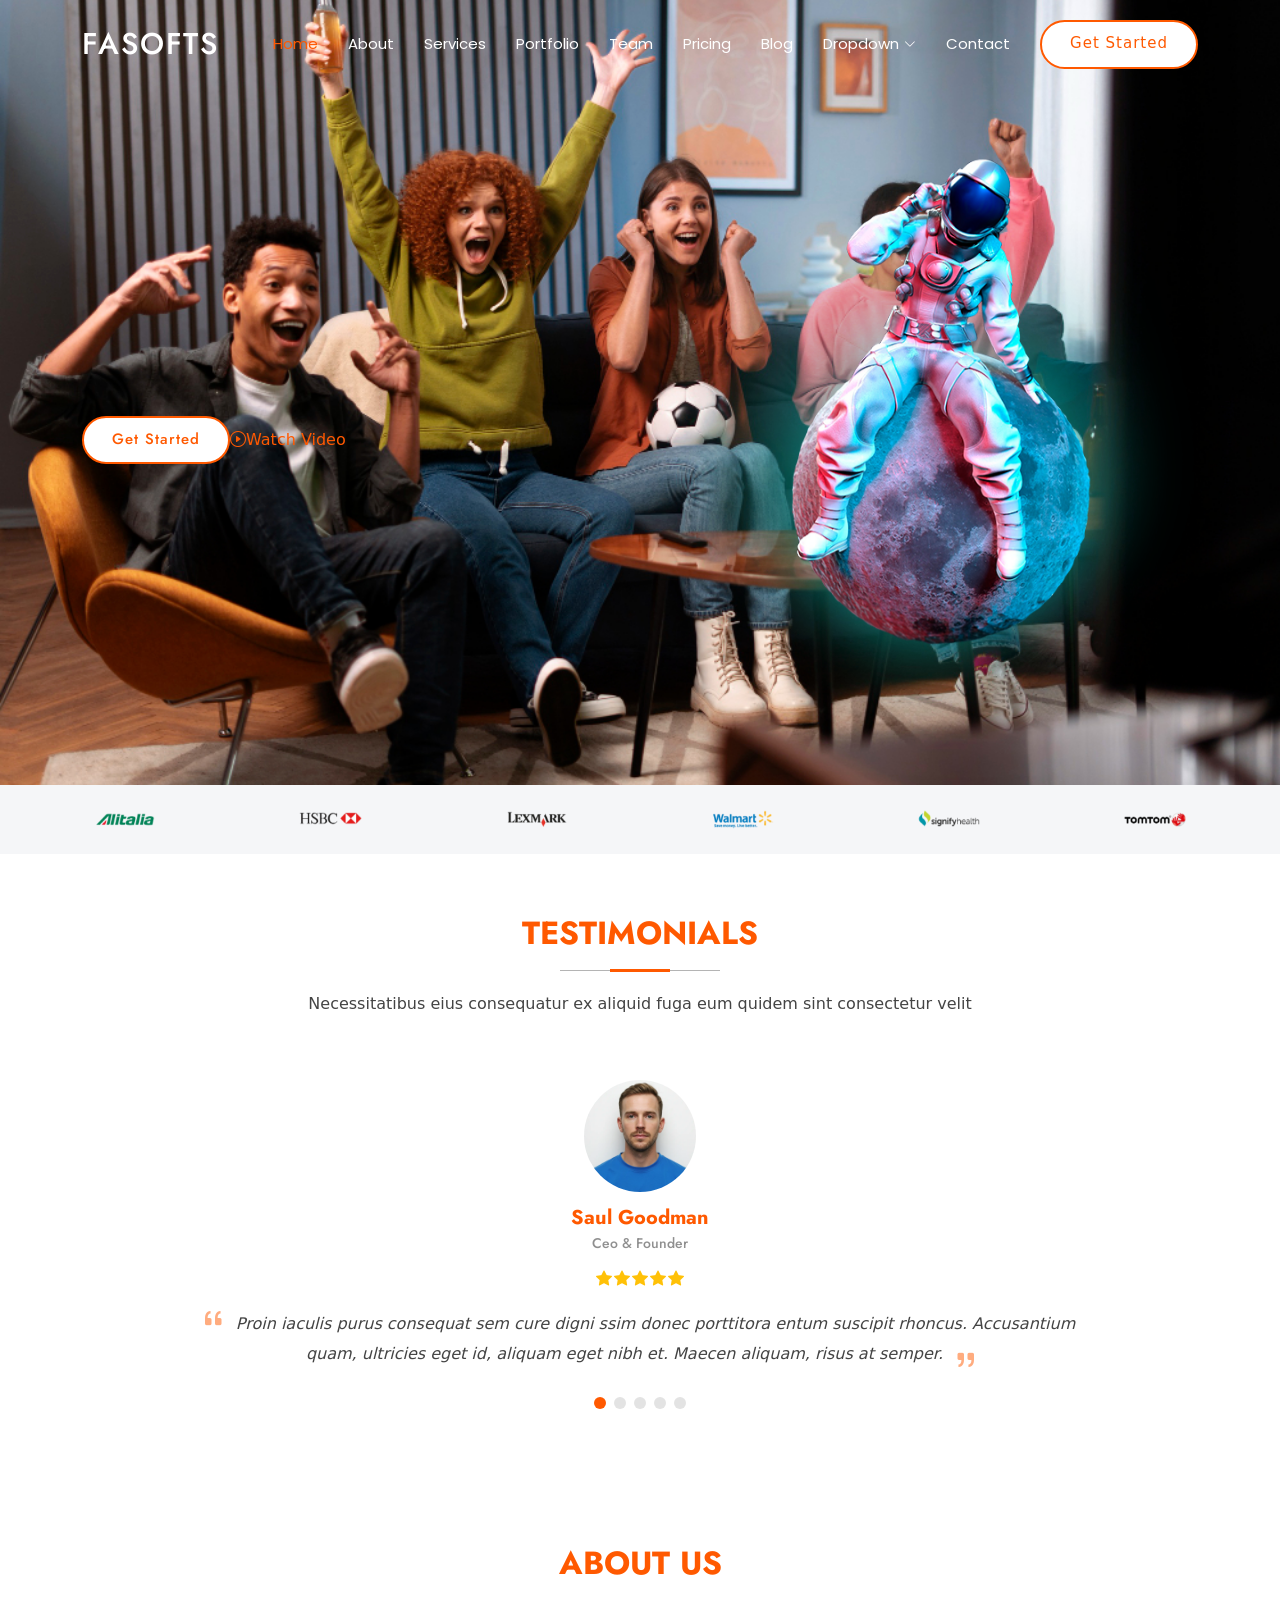
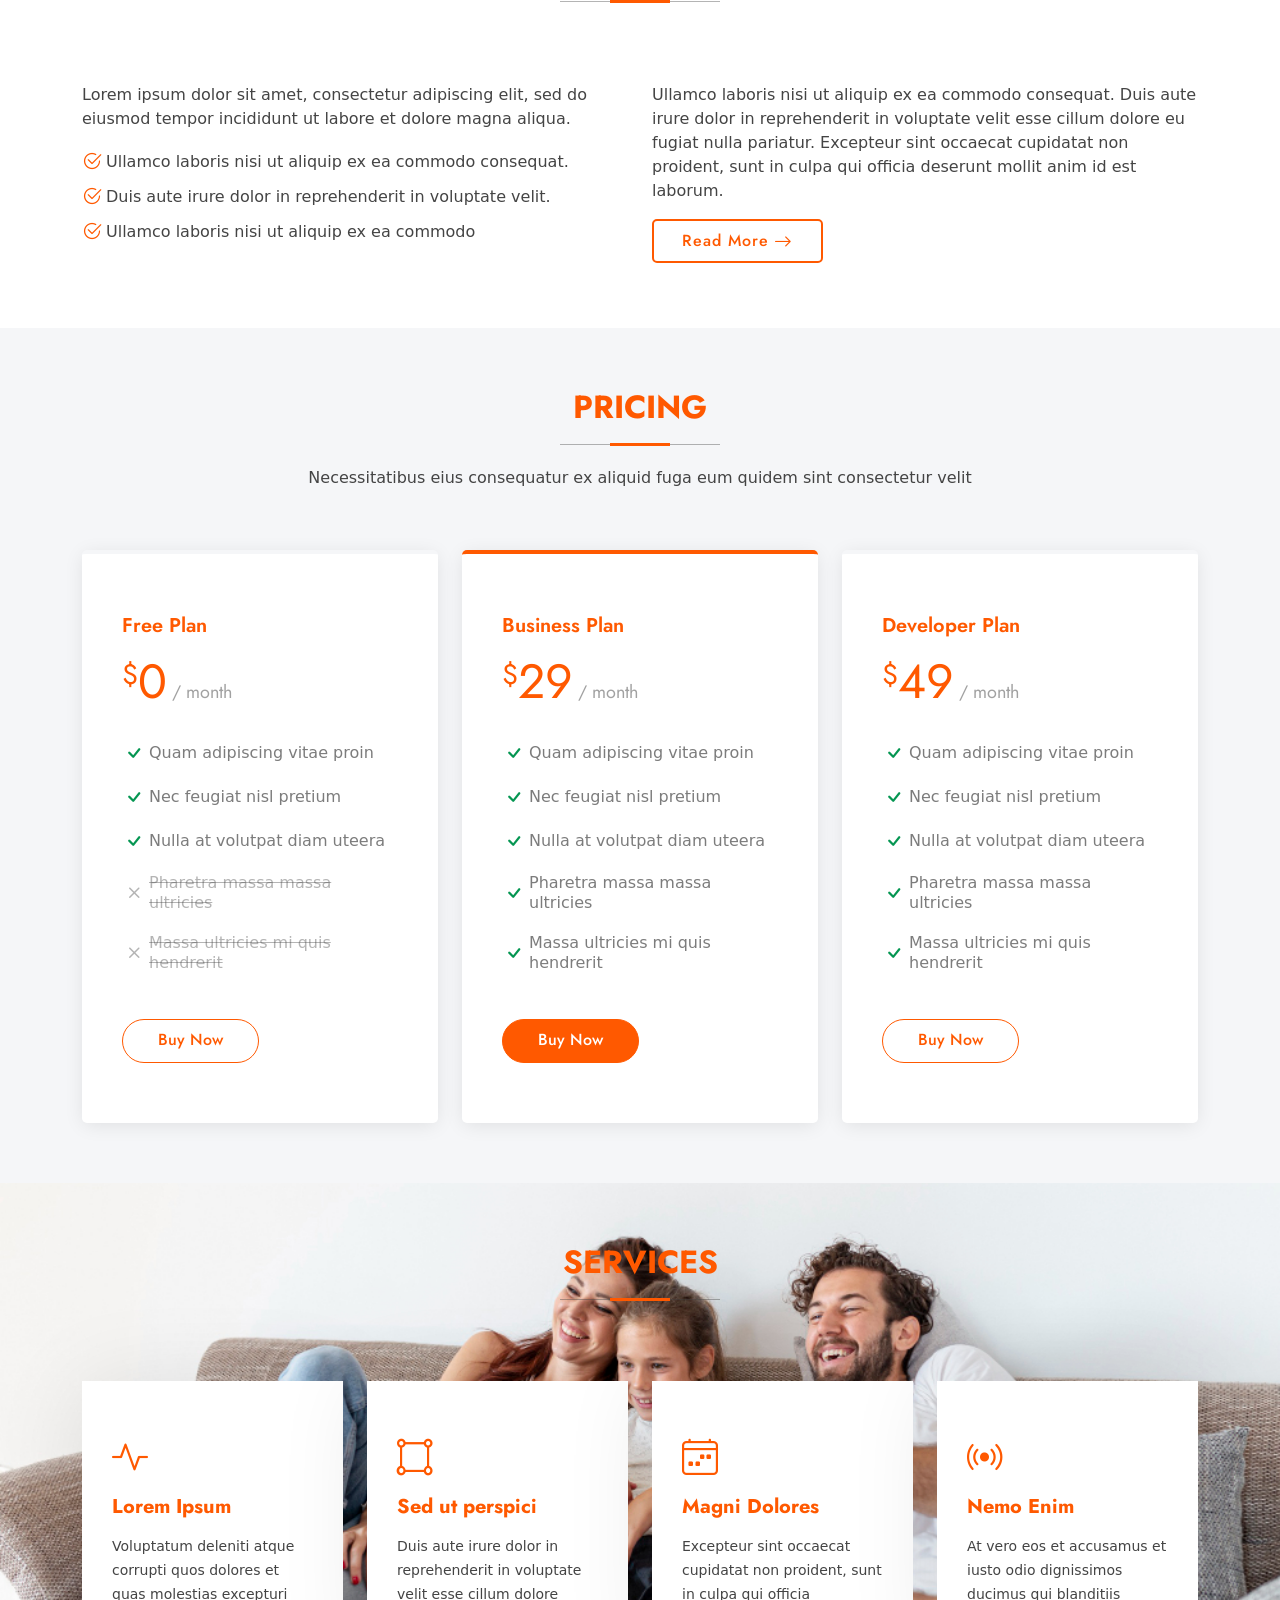
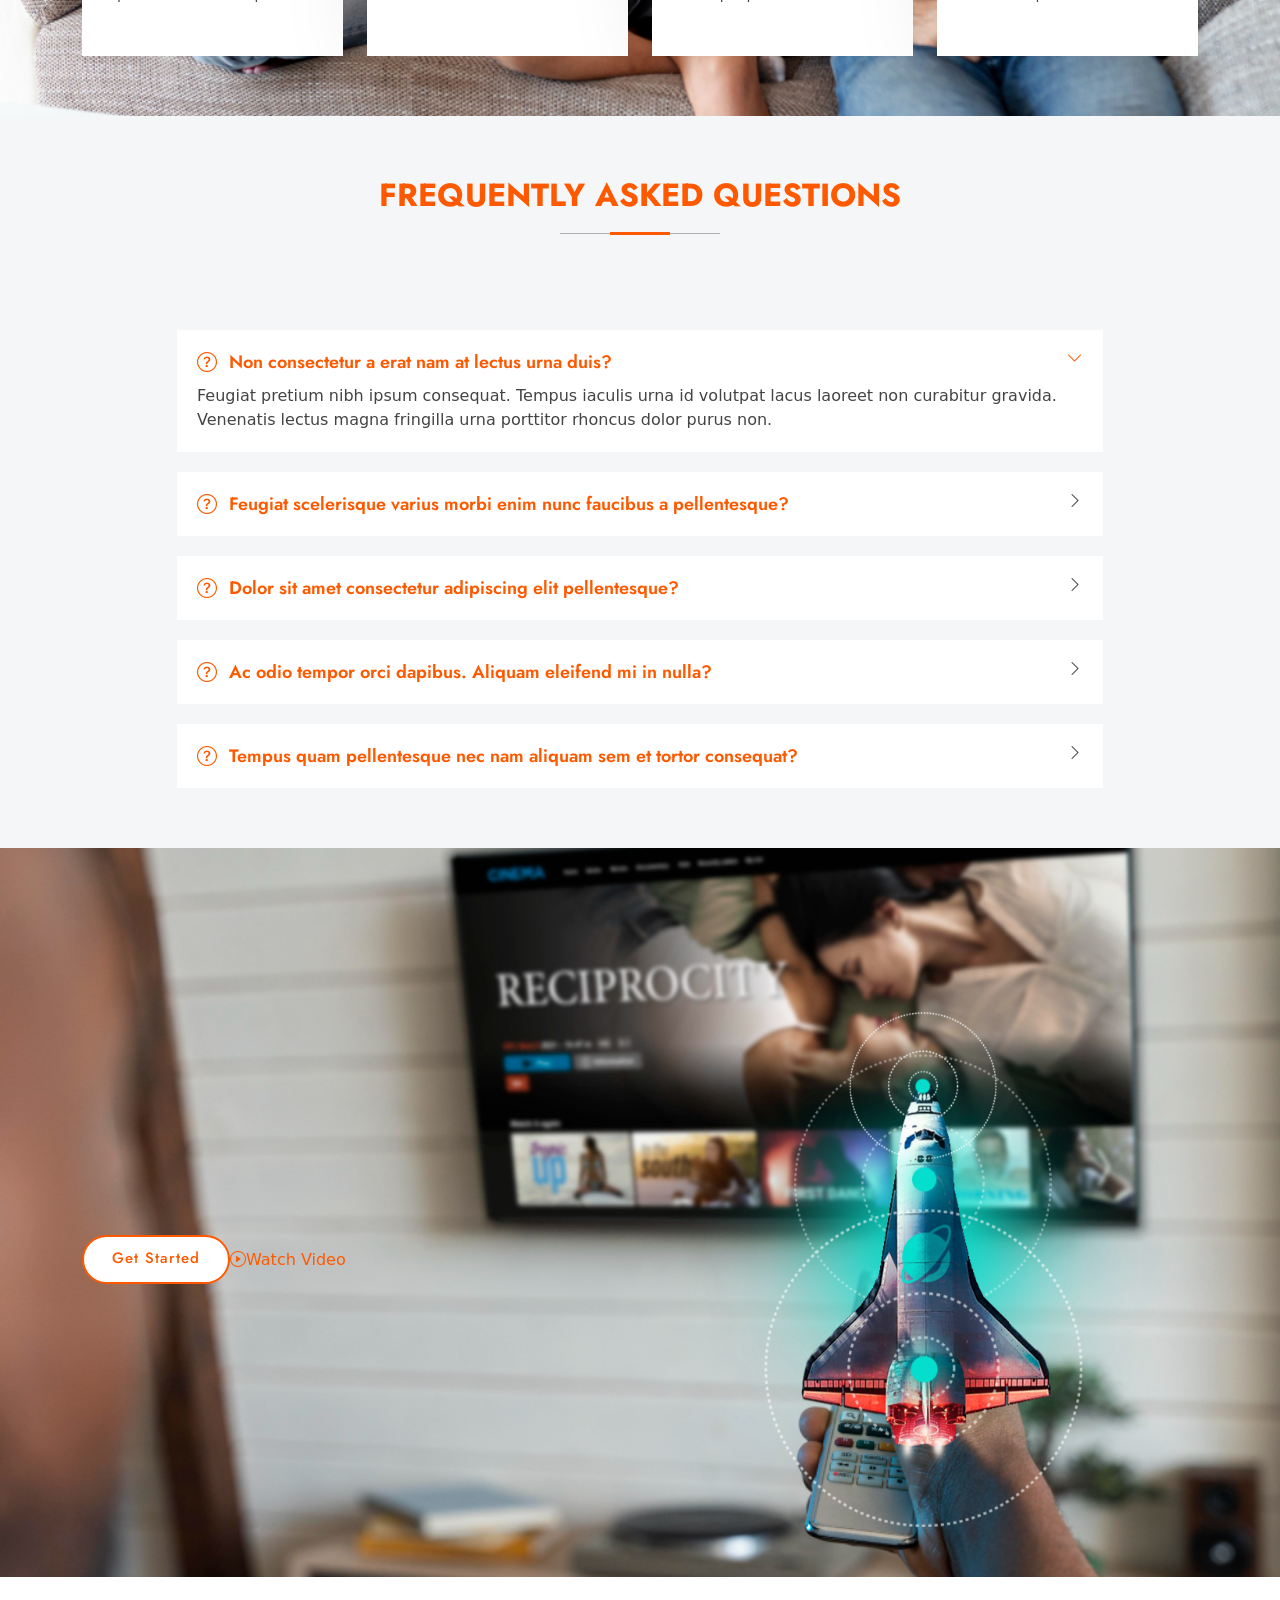
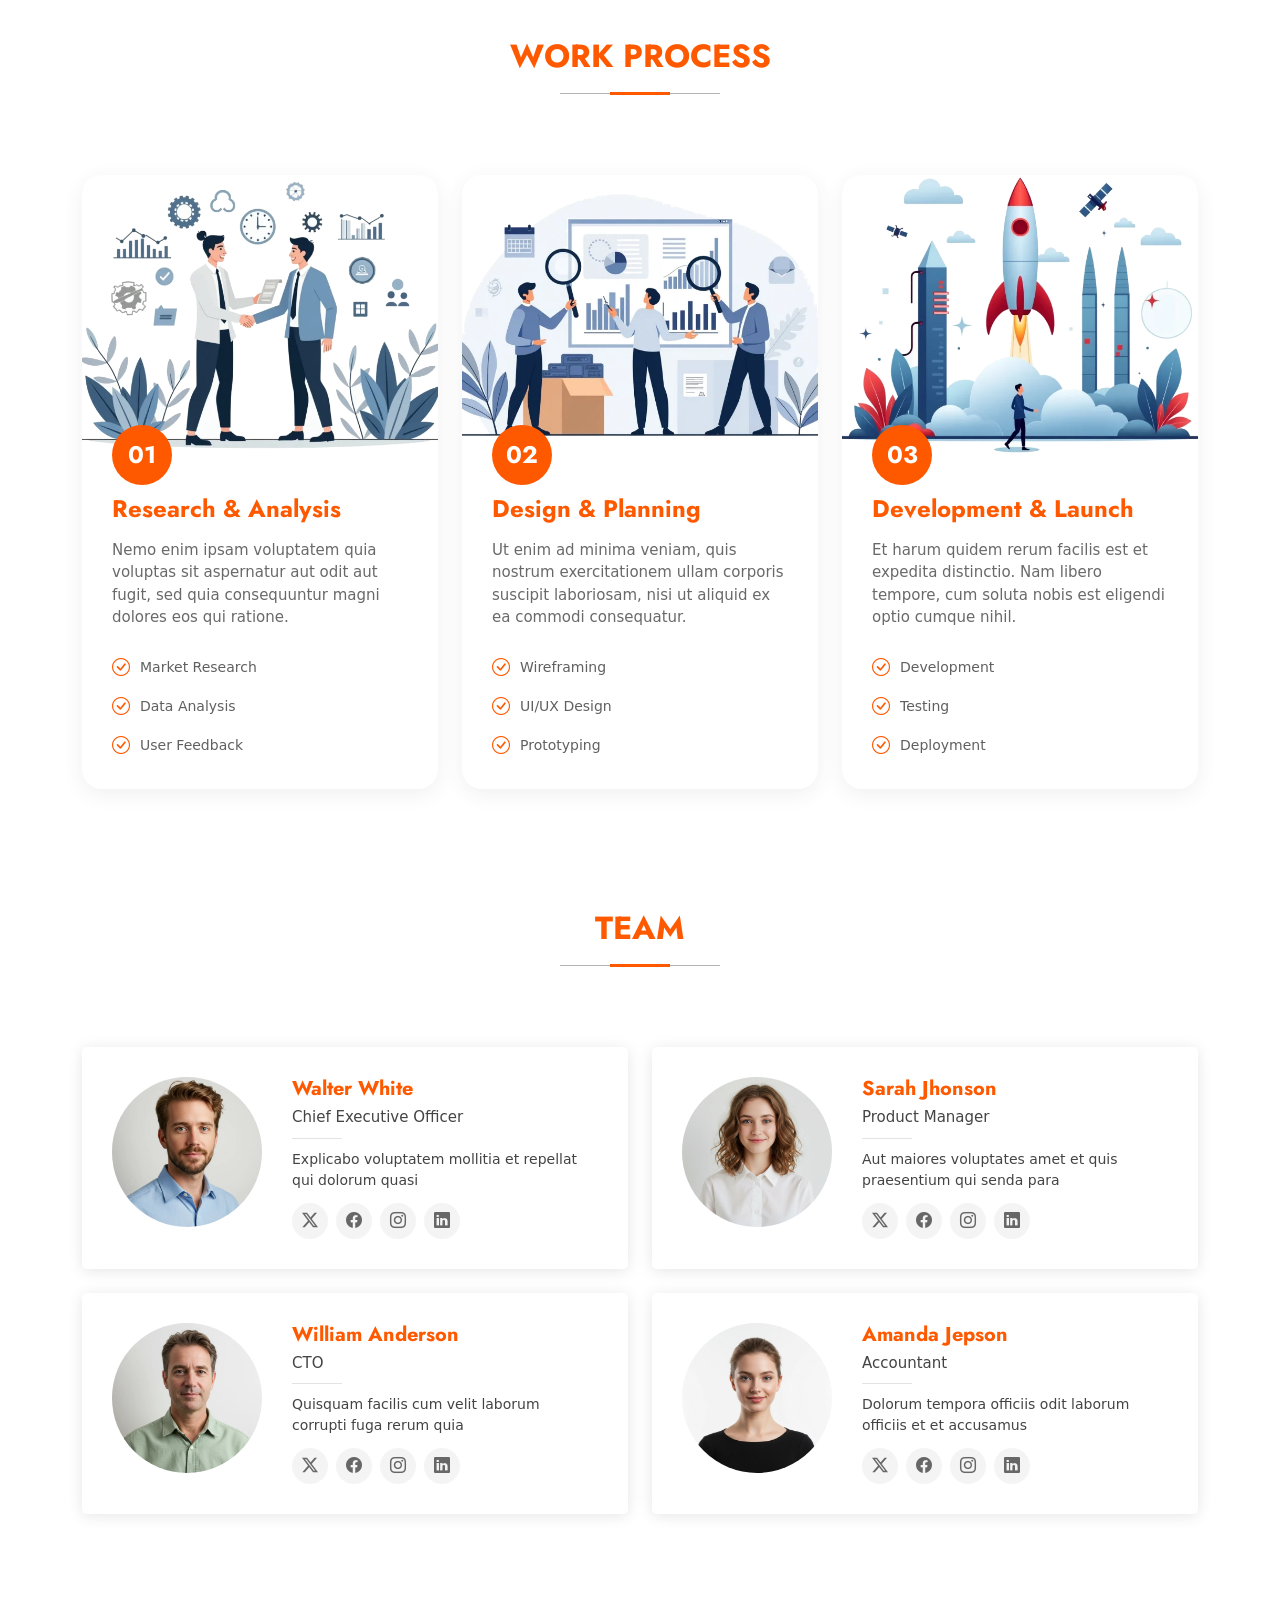
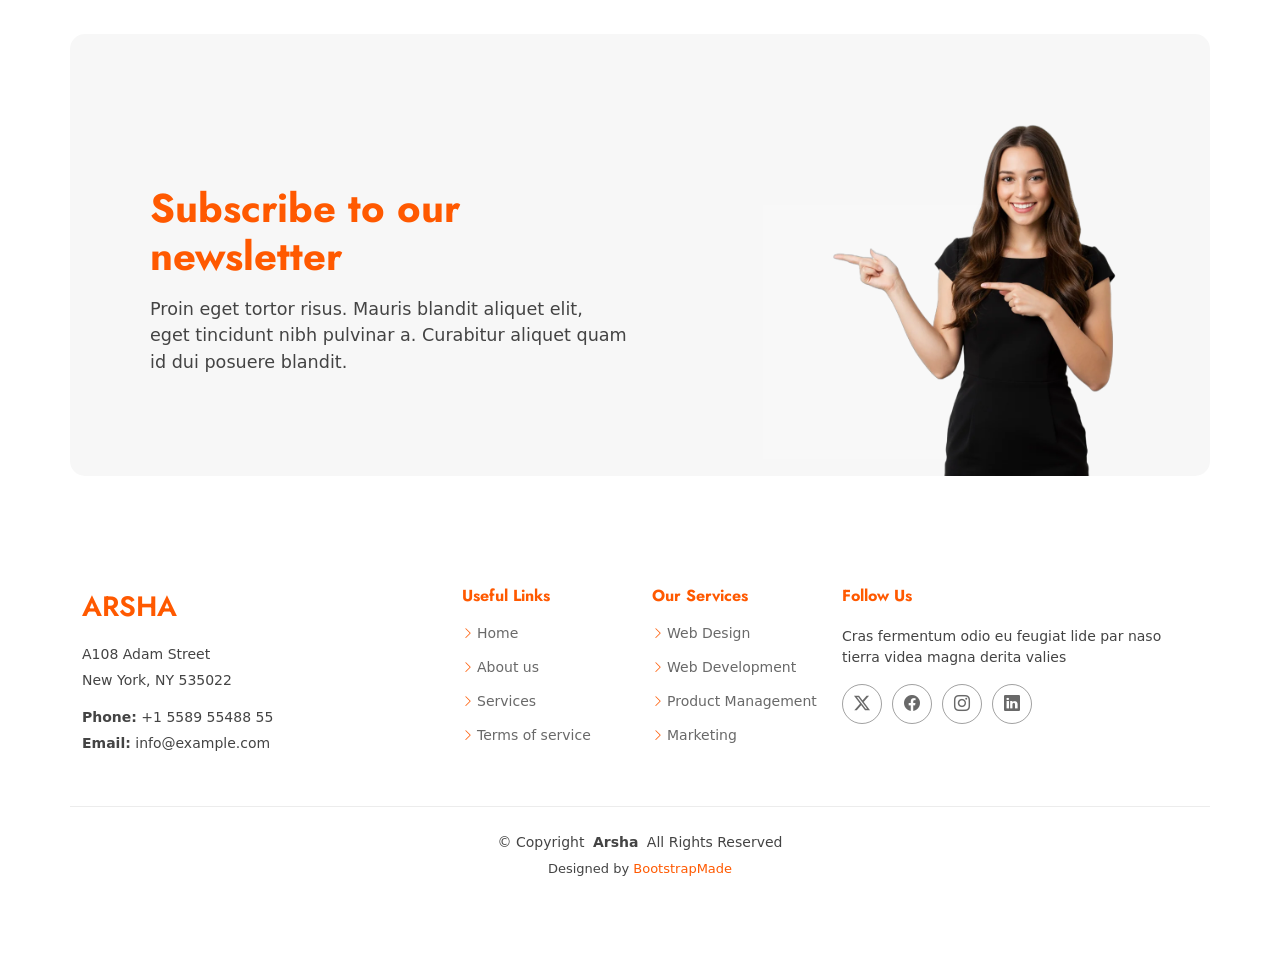
==== index.html @ 083412f6 "First upload" ====
<!DOCTYPE html>
<html lang="en">

<head>
  <meta charset="utf-8">
  <meta content="width=device-width, initial-scale=1.0" name="viewport">
  <title>FASOFTS ⚙️ ENGINNER</title>
  <meta name="description" content="">
  <meta name="keywords" content="">

  <!-- Favicons -->
  <link href="assets/img/favicon.png" rel="icon">
  <link href="assets/img/apple-touch-icon.png" rel="apple-touch-icon">

  <!-- Fonts -->
  <link href="https://fonts.googleapis.com" rel="preconnect">
  <link href="https://fonts.gstatic.com" rel="preconnect" crossorigin>
  <link href="https://fonts.googleapis.com/css2?family=Open+Sans:ital,wght@0,300;0,400;0,500;0,600;0,700;0,800;1,300;1,400;1,500;1,600;1,700;1,800&family=Poppins:ital,wght@0,100;0,200;0,300;0,400;0,500;0,600;0,700;0,800;0,900;1,100;1,200;1,300;1,400;1,500;1,600;1,700;1,800;1,900&family=Jost:ital,wght@0,100;0,200;0,300;0,400;0,500;0,600;0,700;0,800;0,900;1,100;1,200;1,300;1,400;1,500;1,600;1,700;1,800;1,900&display=swap" rel="stylesheet">

  <!-- Vendor CSS Files -->
  <link href="assets/vendor/bootstrap/css/bootstrap.min.css" rel="stylesheet">
  <link href="assets/vendor/bootstrap-icons/bootstrap-icons.css" rel="stylesheet">
  <link href="assets/vendor/aos/aos.css" rel="stylesheet">
  <link href="assets/vendor/glightbox/css/glightbox.min.css" rel="stylesheet">
  <link href="assets/vendor/swiper/swiper-bundle.min.css" rel="stylesheet">

  <!-- Main CSS File -->
  <link href="assets/css/main.css" rel="stylesheet">

  <!-- =======================================================
  * Template Name: Arsha
  * Template URL: https://bootstrapmade.com/arsha-free-bootstrap-html-template-corporate/
  * Updated: Feb 22 2025 with Bootstrap v5.3.3
  * Author: BootstrapMade.com
  * License: https://bootstrapmade.com/license/
  ======================================================== -->
</head>

<body class="index-page">

  <header id="header" class="header d-flex align-items-center fixed-top">
    <div class="container-fluid container-xl position-relative d-flex align-items-center">

      <a href="index.html" class="logo d-flex align-items-center me-auto">
        <!-- Uncomment the line below if you also wish to use an image logo -->
        <!-- <img src="assets/img/logo.webp" alt=""> -->
        <h1 class="sitename">FASOFTS</h1>
      </a>

      <nav id="navmenu" class="navmenu">
        <ul>
          <li><a href="#hero" class="active">Home</a></li>
          <li><a href="#about">About</a></li>
          <li><a href="#services">Services</a></li>
          <li><a href="#portfolio">Portfolio</a></li>
          <li><a href="#team">Team</a></li>
          <li><a href="#pricing">Pricing</a></li>
          <li><a href="blog.html">Blog</a></li>
          <li class="dropdown"><a href="#"><span>Dropdown</span> <i class="bi bi-chevron-down toggle-dropdown"></i></a>
            <ul>
              <li><a href="#">Dropdown 1</a></li>
              <li class="dropdown"><a href="#"><span>Deep Dropdown</span> <i class="bi bi-chevron-down toggle-dropdown"></i></a>
                <ul>
                  <li><a href="#">Deep Dropdown 1</a></li>
                  <li><a href="#">Deep Dropdown 2</a></li>
                  <li><a href="#">Deep Dropdown 3</a></li>
                  <li><a href="#">Deep Dropdown 4</a></li>
                  <li><a href="#">Deep Dropdown 5</a></li>
                </ul>
              </li>
              <li><a href="#">Dropdown 2</a></li>
              <li><a href="#">Dropdown 3</a></li>
              <li><a href="#">Dropdown 4</a></li>
            </ul>
          </li>
          <li><a href="#contact">Contact</a></li>
        </ul>
        <i class="mobile-nav-toggle d-xl-none bi bi-list"></i>
      </nav>

    <!--<a class="btn-getstarted" href="#about">Get Started</a>-->
    <a class="btn-getstarted" href="#about" style="background:#fff; color: var(--accent-color); border: 2px solid var(--accent-color); border-radius: 50px; padding: 10px 28px 12px 28px; display: inline-block; font-weight: 500; font-size: 15px; letter-spacing: 1px; transition: 0.5s;">Get Started</a>


    </div>
    
    <style>
  .hero {
    background-repeat: no-repeat;
    background-size: cover;
    background-position: center;
  }
   </style>

  </header>

  <main class="main">

    <!-- Hero Section -->
    <section id="hero" class="hero section dark-background">

      <div class="container">
        <div class="row gy-4">
          <div class="col-lg-6 order-2 order-lg-1 d-flex flex-column justify-content-center" data-aos="zoom-out">
            <h1> </h1>
            <p>  </p>
            <div class="d-flex">
              <a href="#about" class="btn-get-started">Get Started</a>
              <a href="https://www.youtube.com/watch?v=Y7f98aduVJ8" class="glightbox btn-watch-video d-flex align-items-center"><i class="bi bi-play-circle"></i><span>Watch Video</span></a>
            </div>
          </div>
          <div class="col-lg-6 order-1 order-lg-2 hero-img" data-aos="zoom-out" data-aos-delay="200">
            <img src="assets/img/hero-img.png" class="img-fluid animated" alt="">
          </div>
        </div>
      </div>

    </section><!-- /Hero Section -->


<!-- JavaScript para alterar o background -->
  <script> document.addEventListener('DOMContentLoaded', function() { 
      console.log('JavaScript carregado.');
      // Lista de imagens
      const images = [ 'assets/img/background.jpg', 
        'assets/img/background-1.jpg',
        'assets/img/background-2.jpg', 
        'assets/img/background-3.jpg',
        'assets/img/background-4.jpg', 
        'assets/img/background-5.jpg',
        'assets/img/background-6.jpg', 
        
        'assets/img/background-8.jpg', 
         
        'assets/img/background-10.jpg', 
        'assets/img/background-11.jpg', 
        'assets/img/background-12.jpg', 
        'assets/img/background-13.jpg', 
        'assets/img/background-14.jpg', 
        'assets/img/background-15.jpg', 
        'assets/img/background-16.jpg'
      ];
      
      // Seleciona uma imagem aleatória
      const randomImage = images[Math.floor(Math.random() * 
      images.length)]; console.log('Imagem selecionada:', 
      randomImage);
      
      // Define a imagem de background
      const heroSection = document.getElementById('hero'); if 
      (heroSection) {
        heroSection.style.backgroundImage = `url(${randomImage})`; 
        console.log('Background definido.');
      } else {
        console.log('Elemento #hero não encontrado.');
      }
    });
  </script>

    <!-- Clients Section -->
    <section id="clients" class="clients section light-background">

      <div class="container" data-aos="zoom-in">

        <div class="swiper init-swiper">
          <script type="application/json" class="swiper-config">
            {
              "loop": true,
              "speed": 600,
              "autoplay": {
                "delay": 5000
              },
              "slidesPerView": "auto",
              "pagination": {
                "el": ".swiper-pagination",
                "type": "bullets",
                "clickable": true
              },
              "breakpoints": {
                "320": {
                  "slidesPerView": 2,
                  "spaceBetween": 40
                },
                "480": {
                  "slidesPerView": 3,
                  "spaceBetween": 60
                },
                "640": {
                  "slidesPerView": 4,
                  "spaceBetween": 80
                },
                "992": {
                  "slidesPerView": 5,
                  "spaceBetween": 120
                },
                "1200": {
                  "slidesPerView": 6,
                  "spaceBetween": 120
                }
              }
            }
          </script>
          <div class="swiper-wrapper align-items-center">
            <div class="swiper-slide"><img src="assets/img/clients/clients-1.webp" class="img-fluid" alt=""></div>
            <div class="swiper-slide"><img src="assets/img/clients/clients-2.webp" class="img-fluid" alt=""></div>
            <div class="swiper-slide"><img src="assets/img/clients/clients-3.webp" class="img-fluid" alt=""></div>
            <div class="swiper-slide"><img src="assets/img/clients/clients-4.webp" class="img-fluid" alt=""></div>
            <div class="swiper-slide"><img src="assets/img/clients/clients-5.webp" class="img-fluid" alt=""></div>
            <div class="swiper-slide"><img src="assets/img/clients/clients-6.webp" class="img-fluid" alt=""></div>
            <div class="swiper-slide"><img src="assets/img/clients/clients-7.webp" class="img-fluid" alt=""></div>
            <div class="swiper-slide"><img src="assets/img/clients/clients-8.webp" class="img-fluid" alt=""></div>
          </div>
        </div>

      </div>

    </section><!-- /Clients Section 
    
    
    
    <!-- Testimonials Section -->
    <section id="testimonials" class="testimonials section">
    <!-- <section id="testimonials" class="testimonials section light-background" style="background: url('assets/img/background-10.jpg') no-repeat center center; background-size: cover;">-->

      <!-- Section Title -->
      <div class="container section-title" data-aos="fade-up">
        <h2>Testimonials</h2>
        <p>Necessitatibus eius consequatur ex aliquid fuga eum quidem sint consectetur velit</p>
      </div><!-- End Section Title -->

      <div class="container" data-aos="fade-up" data-aos-delay="100">

        <div class="swiper init-swiper">
          <script type="application/json" class="swiper-config">
            {
              "loop": true,
              "speed": 600,
              "autoplay": {
                "delay": 5000
              },
              "slidesPerView": "auto",
              "pagination": {
                "el": ".swiper-pagination",
                "type": "bullets",
                "clickable": true
              }
            }
          </script>
          <div class="swiper-wrapper">

            <div class="swiper-slide">
              <div class="testimonial-item">
                <img src="assets/img/person/person-m-9.webp" class="testimonial-img" alt="">
                <h3>Saul Goodman</h3>
                <h4>Ceo &amp; Founder</h4>
                <div class="stars">
                  <i class="bi bi-star-fill"></i><i class="bi bi-star-fill"></i><i class="bi bi-star-fill"></i><i class="bi bi-star-fill"></i><i class="bi bi-star-fill"></i>
                </div>
                <p>
                  <i class="bi bi-quote quote-icon-left"></i>
                  <span>Proin iaculis purus consequat sem cure digni ssim donec porttitora entum suscipit rhoncus. Accusantium quam, ultricies eget id, aliquam eget nibh et. Maecen aliquam, risus at semper.</span>
                  <i class="bi bi-quote quote-icon-right"></i>
                </p>
              </div>
            </div><!-- End testimonial item -->

            <div class="swiper-slide">
              <div class="testimonial-item">
                <img src="assets/img/person/person-f-5.webp" class="testimonial-img" alt="">
                <h3>Sara Wilsson</h3>
                <h4>Designer</h4>
                <div class="stars">
                  <i class="bi bi-star-fill"></i><i class="bi bi-star-fill"></i><i class="bi bi-star-fill"></i><i class="bi bi-star-fill"></i><i class="bi bi-star-fill"></i>
                </div>
                <p>
                  <i class="bi bi-quote quote-icon-left"></i>
                  <span>Export tempor illum tamen malis malis eram quae irure esse labore quem cillum quid cillum eram malis quorum velit fore eram velit sunt aliqua noster fugiat irure amet legam anim culpa.</span>
                  <i class="bi bi-quote quote-icon-right"></i>
                </p>
              </div>
            </div><!-- End testimonial item -->

            <div class="swiper-slide">
              <div class="testimonial-item">
                <img src="assets/img/person/person-f-12.webp" class="testimonial-img" alt="">
                <h3>Jena Karlis</h3>
                <h4>Store Owner</h4>
                <div class="stars">
                  <i class="bi bi-star-fill"></i><i class="bi bi-star-fill"></i><i class="bi bi-star-fill"></i><i class="bi bi-star-fill"></i><i class="bi bi-star-fill"></i>
                </div>
                <p>
                  <i class="bi bi-quote quote-icon-left"></i>
                  <span>Enim nisi quem export duis labore cillum quae magna enim sint quorum nulla quem veniam duis minim tempor labore quem eram duis noster aute amet eram fore quis sint minim.</span>
                  <i class="bi bi-quote quote-icon-right"></i>
                </p>
              </div>
            </div><!-- End testimonial item -->

            <div class="swiper-slide">
              <div class="testimonial-item">
                <img src="assets/img/person/person-m-12.webp" class="testimonial-img" alt="">
                <h3>Matt Brandon</h3>
                <h4>Freelancer</h4>
                <div class="stars">
                  <i class="bi bi-star-fill"></i><i class="bi bi-star-fill"></i><i class="bi bi-star-fill"></i><i class="bi bi-star-fill"></i><i class="bi bi-star-fill"></i>
                </div>
                <p>
                  <i class="bi bi-quote quote-icon-left"></i>
                  <span>Fugiat enim eram quae cillum dolore dolor amet nulla culpa multos export minim fugiat minim velit minim dolor enim duis veniam ipsum anim magna sunt elit fore quem dolore labore illum veniam.</span>
                  <i class="bi bi-quote quote-icon-right"></i>
                </p>
              </div>
            </div><!-- End testimonial item -->

            <div class="swiper-slide">
              <div class="testimonial-item">
                <img src="assets/img/person/person-m-13.webp" class="testimonial-img" alt="">
                <h3>John Larson</h3>
                <h4>Entrepreneur</h4>
                <div class="stars">
                  <i class="bi bi-star-fill"></i><i class="bi bi-star-fill"></i><i class="bi bi-star-fill"></i><i class="bi bi-star-fill"></i><i class="bi bi-star-fill"></i>
                </div>
                <p>
                  <i class="bi bi-quote quote-icon-left"></i>
                  <span>Quis quorum aliqua sint quem legam fore sunt eram irure aliqua veniam tempor noster veniam enim culpa labore duis sunt culpa nulla illum cillum fugiat legam esse veniam culpa fore nisi cillum quid.</span>
                  <i class="bi bi-quote quote-icon-right"></i>
                </p>
              </div>
            </div><!-- End testimonial item -->

          </div>
          <div class="swiper-pagination"></div>
        </div>

      </div>

    </section><!-- /Testimonials Section -->
    
    
    
    
    
    
    
    
    
    
    
    
    
    
    
    
    
    
    
    
    
    
    
    
    
    
    
    
    
    
    
    

    <!-- About Section -->
    <section id="about" class="about section">
    <!--<section id="about" class="about section light-background" style="background: url('assets/img/background-13.jpg') no-repeat center center; background-size: cover;">    <section id="testimonials" class="testimonials section light-background" style="background: url('assets/img/background-10.jpg') no-repeat center center; background-size: cover;">-->

      <!-- Section Title -->
      <div class="container section-title" data-aos="fade-up">
        <h2>About Us</h2>
      </div><!-- End Section Title -->

      <div class="container">

        <div class="row gy-4">

          <div class="col-lg-6 content" data-aos="fade-up" data-aos-delay="100">
            <p>
              Lorem ipsum dolor sit amet, consectetur adipiscing elit, sed do eiusmod tempor incididunt ut labore et dolore
              magna aliqua.
            </p>
            <ul>
              <li><i class="bi bi-check2-circle"></i> <span>Ullamco laboris nisi ut aliquip ex ea commodo consequat.</span></li>
              <li><i class="bi bi-check2-circle"></i> <span>Duis aute irure dolor in reprehenderit in voluptate velit.</span></li>
              <li><i class="bi bi-check2-circle"></i> <span>Ullamco laboris nisi ut aliquip ex ea commodo</span></li>
            </ul>
          </div>

          <div class="col-lg-6" data-aos="fade-up" data-aos-delay="200">
            <p>Ullamco laboris nisi ut aliquip ex ea commodo consequat. Duis aute irure dolor in reprehenderit in voluptate velit esse cillum dolore eu fugiat nulla pariatur. Excepteur sint occaecat cupidatat non proident, sunt in culpa qui officia deserunt mollit anim id est laborum. </p>
            <a href="#" class="read-more"><span>Read More</span><i class="bi bi-arrow-right"></i></a>
          </div>

        </div>

      </div>

    </section><!-- /About Section -->
    
    
    
    
    <!-- Pricing Section -->
    <section id="pricing" class="pricing section light-background">

      <!-- Section Title -->
      <div class="container section-title" data-aos="fade-up">
        <h2>Pricing</h2>
        <p>Necessitatibus eius consequatur ex aliquid fuga eum quidem sint consectetur velit</p>
      </div><!-- End Section Title -->

      <div class="container">

        <div class="row gy-4">

          <div class="col-lg-4" data-aos="zoom-in" data-aos-delay="100">
            <div class="pricing-item">
              <h3>Free Plan</h3>
              <h4><sup>$</sup>0<span> / month</span></h4>
              <ul>
                <li><i class="bi bi-check"></i> <span>Quam adipiscing vitae proin</span></li>
                <li><i class="bi bi-check"></i> <span>Nec feugiat nisl pretium</span></li>
                <li><i class="bi bi-check"></i> <span>Nulla at volutpat diam uteera</span></li>
                <li class="na"><i class="bi bi-x"></i> <span>Pharetra massa massa ultricies</span></li>
                <li class="na"><i class="bi bi-x"></i> <span>Massa ultricies mi quis hendrerit</span></li>
              </ul>
              <a href="#" class="buy-btn">Buy Now</a>
            </div>
          </div><!-- End Pricing Item -->

          <div class="col-lg-4" data-aos="zoom-in" data-aos-delay="200">
            <div class="pricing-item featured">
              <h3>Business Plan</h3>
              <h4><sup>$</sup>29<span> / month</span></h4>
              <ul>
                <li><i class="bi bi-check"></i> <span>Quam adipiscing vitae proin</span></li>
                <li><i class="bi bi-check"></i> <span>Nec feugiat nisl pretium</span></li>
                <li><i class="bi bi-check"></i> <span>Nulla at volutpat diam uteera</span></li>
                <li><i class="bi bi-check"></i> <span>Pharetra massa massa ultricies</span></li>
                <li><i class="bi bi-check"></i> <span>Massa ultricies mi quis hendrerit</span></li>
              </ul>
              <a href="#" class="buy-btn">Buy Now</a>
            </div>
          </div><!-- End Pricing Item -->

          <div class="col-lg-4" data-aos="zoom-in" data-aos-delay="300">
            <div class="pricing-item">
              <h3>Developer Plan</h3>
              <h4><sup>$</sup>49<span> / month</span></h4>
              <ul>
                <li><i class="bi bi-check"></i> <span>Quam adipiscing vitae proin</span></li>
                <li><i class="bi bi-check"></i> <span>Nec feugiat nisl pretium</span></li>
                <li><i class="bi bi-check"></i> <span>Nulla at volutpat diam uteera</span></li>
                <li><i class="bi bi-check"></i> <span>Pharetra massa massa ultricies</span></li>
                <li><i class="bi bi-check"></i> <span>Massa ultricies mi quis hendrerit</span></li>
              </ul>
              <a href="#" class="buy-btn">Buy Now</a>
            </div>
          </div><!-- End Pricing Item -->

        </div>

      </div>

    </section><!-- /Pricing Section -->
    
    
    
    
    
    
    
    
    
    
    
    
    
    
    
    
    
<!-- Services Section with Background Image -->
<section id="services" class="services section light-background" style="background: url('assets/img/background.jpg') no-repeat center center; background-size: cover;">
  
  <!-- Section Title -->
  <div class="container section-title" data-aos="fade-up">
    <h2>Services</h2>
  <!--<p>Necessitatibus eius consequatur ex aliquid fuga eum quidem sint consectetur velit</p>-->
  </div><!-- End Section Title -->

  <div class="container">
    <div class="row gy-4">
      <div class="col-xl-3 col-md-6 d-flex" data-aos="fade-up" data-aos-delay="100">
        <div class="service-item position-relative">
          <div class="icon"><i class="bi bi-activity icon"></i></div>
          <h4><a href="" class="stretched-link">Lorem Ipsum</a></h4>
          <p>Voluptatum deleniti atque corrupti quos dolores et quas molestias excepturi</p>
        </div>
      </div><!-- End Service Item -->

      <div class="col-xl-3 col-md-6 d-flex" data-aos="fade-up" data-aos-delay="200">
        <div class="service-item position-relative">
          <div class="icon"><i class="bi bi-bounding-box-circles icon"></i></div>
          <h4><a href="" class="stretched-link">Sed ut perspici</a></h4>
          <p>Duis aute irure dolor in reprehenderit in voluptate velit esse cillum dolore</p>
        </div>
      </div><!-- End Service Item -->

      <div class="col-xl-3 col-md-6 d-flex" data-aos="fade-up" data-aos-delay="300">
        <div class="service-item position-relative">
          <div class="icon"><i class="bi bi-calendar4-week icon"></i></div>
          <h4><a href="" class="stretched-link">Magni Dolores</a></h4>
          <p>Excepteur sint occaecat cupidatat non proident, sunt in culpa qui officia</p>
        </div>
      </div><!-- End Service Item -->

      <div class="col-xl-3 col-md-6 d-flex" data-aos="fade-up" data-aos-delay="400">
        <div class="service-item position-relative">
          <div class="icon"><i class="bi bi-broadcast icon"></i></div>
          <h4><a href="" class="stretched-link">Nemo Enim</a></h4>
          <p>At vero eos et accusamus et iusto odio dignissimos ducimus qui blanditiis</p>
        </div>
      </div><!-- End Service Item -->
    </div>
  </div>

</section><!-- /Services Section -->

    



















    <!-- Faq 2 Section-->
    <section id="faq-2" class="faq-2 section light-background">
    <!--<section id="faq-2" class="faq-2 section light-background" style="background: url('assets/img/background-8.jpg') no-repeat center center; background-size: cover;">-->

      <!-- Section Title -->
      <div class="container section-title" data-aos="fade-up">
        <h2>Frequently Asked Questions</h2>
      <!--<p>Magnam dolores commodi suscipit. Necessitatibus eius consequatur ex aliquid fuga eum quidem. Sit sint consectetur velit. Quisquam quos quisquam cupiditate. Et nemo qui impedit suscipit alias ea. Quia fugiat sit in iste officiis commodi quidem hic quas.</p>-->
      </div><!-- End Section Title -->

      <div class="container">

        <div class="row justify-content-center">

          <div class="col-lg-10">

            <div class="faq-container">

              <div class="faq-item faq-active" data-aos="fade-up" data-aos-delay="200">
                <i class="faq-icon bi bi-question-circle"></i>
                <h3>Non consectetur a erat nam at lectus urna duis?</h3>
                <div class="faq-content">
                  <p>Feugiat pretium nibh ipsum consequat. Tempus iaculis urna id volutpat lacus laoreet non curabitur gravida. Venenatis lectus magna fringilla urna porttitor rhoncus dolor purus non.</p>
                </div>
                <i class="faq-toggle bi bi-chevron-right"></i>
              </div><!-- End Faq item-->

              <div class="faq-item" data-aos="fade-up" data-aos-delay="300">
                <i class="faq-icon bi bi-question-circle"></i>
                <h3>Feugiat scelerisque varius morbi enim nunc faucibus a pellentesque?</h3>
                <div class="faq-content">
                  <p>Dolor sit amet consectetur adipiscing elit pellentesque habitant morbi. Id interdum velit laoreet id donec ultrices. Fringilla phasellus faucibus scelerisque eleifend donec pretium. Est pellentesque elit ullamcorper dignissim. Mauris ultrices eros in cursus turpis massa tincidunt dui.</p>
                </div>
                <i class="faq-toggle bi bi-chevron-right"></i>
              </div><!-- End Faq item-->

              <div class="faq-item" data-aos="fade-up" data-aos-delay="400">
                <i class="faq-icon bi bi-question-circle"></i>
                <h3>Dolor sit amet consectetur adipiscing elit pellentesque?</h3>
                <div class="faq-content">
                  <p>Eleifend mi in nulla posuere sollicitudin aliquam ultrices sagittis orci. Faucibus pulvinar elementum integer enim. Sem nulla pharetra diam sit amet nisl suscipit. Rutrum tellus pellentesque eu tincidunt. Lectus urna duis convallis convallis tellus. Urna molestie at elementum eu facilisis sed odio morbi quis</p>
                </div>
                <i class="faq-toggle bi bi-chevron-right"></i>
              </div><!-- End Faq item-->

              <div class="faq-item" data-aos="fade-up" data-aos-delay="500">
                <i class="faq-icon bi bi-question-circle"></i>
                <h3>Ac odio tempor orci dapibus. Aliquam eleifend mi in nulla?</h3>
                <div class="faq-content">
                  <p>Dolor sit amet consectetur adipiscing elit pellentesque habitant morbi. Id interdum velit laoreet id donec ultrices. Fringilla phasellus faucibus scelerisque eleifend donec pretium. Est pellentesque elit ullamcorper dignissim. Mauris ultrices eros in cursus turpis massa tincidunt dui.</p>
                </div>
                <i class="faq-toggle bi bi-chevron-right"></i>
              </div><!-- End Faq item-->

              <div class="faq-item" data-aos="fade-up" data-aos-delay="600">
                <i class="faq-icon bi bi-question-circle"></i>
                <h3>Tempus quam pellentesque nec nam aliquam sem et tortor consequat?</h3>
                <div class="faq-content">
                  <p>Molestie a iaculis at erat pellentesque adipiscing commodo. Dignissim suspendisse in est ante in. Nunc vel risus commodo viverra maecenas accumsan. Sit amet nisl suscipit adipiscing bibendum est. Purus gravida quis blandit turpis cursus in</p>
                </div>
                <i class="faq-toggle bi bi-chevron-right"></i>
              </div><!-- End Faq item-->

            </div>

          </div>

        </div>

      </div>

    </section><!-- /Faq 2 Section -->
    
    
    
    
    
    
    
    
    
    
    
    
    
    
    
    
    
    
    
    
    
    
    
    
    
    
    
    
    
    
    
    
    
    
    
    
    
    
    
    
    
    

    <!-- Why Us Section 
    <section id="why-us" class="section why-us light-background" data-builder="section">

      <div class="container-fluid">

        <div class="row gy-4">

          <div class="col-lg-7 d-flex flex-column justify-content-center order-2 order-lg-1">

            <div class="content px-xl-5" data-aos="fade-up" data-aos-delay="100">
              <h3><span>Eum ipsam laborum deleniti </span><strong>velit pariatur architecto aut nihil</strong></h3>
              <p>
                Lorem ipsum dolor sit amet, consectetur adipiscing elit, sed do eiusmod tempor incididunt ut labore et dolore magna aliqua. Duis aute irure dolor in reprehenderit
              </p>
            </div>

            <div class="faq-container px-xl-5" data-aos="fade-up" data-aos-delay="200">

              <div class="faq-item faq-active">

                <h3><span>01</span> Non consectetur a erat nam at lectus urna duis?</h3>
                <div class="faq-content">
                  <p>Feugiat pretium nibh ipsum consequat. Tempus iaculis urna id volutpat lacus laoreet non curabitur gravida. Venenatis lectus magna fringilla urna porttitor rhoncus dolor purus non.</p>
                </div>
                <i class="faq-toggle bi bi-chevron-right"></i>
              </div>

              <div class="faq-item">
                <h3><span>02</span> Feugiat scelerisque varius morbi enim nunc faucibus a pellentesque?</h3>
                <div class="faq-content">
                  <p>Dolor sit amet consectetur adipiscing elit pellentesque habitant morbi. Id interdum velit laoreet id donec ultrices. Fringilla phasellus faucibus scelerisque eleifend donec pretium. Est pellentesque elit ullamcorper dignissim. Mauris ultrices eros in cursus turpis massa tincidunt dui.</p>
                </div>
                <i class="faq-toggle bi bi-chevron-right"></i>
              </div>

              <div class="faq-item">
                <h3><span>03</span> Dolor sit amet consectetur adipiscing elit pellentesque?</h3>
                <div class="faq-content">
                  <p>Eleifend mi in nulla posuere sollicitudin aliquam ultrices sagittis orci. Faucibus pulvinar elementum integer enim. Sem nulla pharetra diam sit amet nisl suscipit. Rutrum tellus pellentesque eu tincidunt. Lectus urna duis convallis convallis tellus. Urna molestie at elementum eu facilisis sed odio morbi quis</p>
                </div>
                <i class="faq-toggle bi bi-chevron-right"></i>
              </div>

            </div>

          </div>
          

          <div class="col-lg-5 order-1 order-lg-2 why-us-img">
            <img src="assets/img/why-us.png" class="img-fluid" alt="" data-aos="zoom-in" data-aos-delay="100">
          </div>
        </div>

      </div>

    </section>--><!-- /Why Us Section -->
    
    
    
    
    
    <!-- Hero Section 2 -->
    <section id="hero2" class="hero section dark-background">

      <div class="container">
        <div class="row gy-4">
          <div class="col-lg-6 order-2 order-lg-1 d-flex flex-column justify-content-center" data-aos="zoom-out">
            <h1>  </h1>
            <p>  </p>
            <div class="d-flex">
              <a href="#about" class="btn-get-started">Get Started</a>
              <a href="https://www.youtube.com/watch?v=Y7f98aduVJ8" class="glightbox btn-watch-video d-flex align-items-center"><i class="bi bi-play-circle"></i><span>Watch Video</span></a>
            </div>
            </div>
          <div class="col-lg-6 order-1 order-lg-2 hero-img" data-aos="zoom-out" data-aos-delay="200">
            <img src="assets/img/decolavpn.png" class="img-fluid animated" alt="">
          </div>
        </div>
      </div>

    </section><!-- /Hero Section 2 -->
    

    <!-- JavaScript para alterar o background -->
  <script> document.addEventListener('DOMContentLoaded', function() { 
      console.log('JavaScript carregado.');
      // Lista de imagens
      const images = [ 'assets/img/background.jpg', 
        'assets/img/background-1.jpg',
        'assets/img/background-2.jpg', 
        'assets/img/background-3.jpg',
        'assets/img/background-4.jpg', 
        'assets/img/background-5.jpg',
        'assets/img/background-6.jpg', 
        
        'assets/img/background-8.jpg', 
        
        'assets/img/background-10.jpg', 
        'assets/img/background-11.jpg', 
        'assets/img/background-12.jpg', 
        'assets/img/background-13.jpg', 
        'assets/img/background-14.jpg', 
        'assets/img/background-15.jpg', 
        'assets/img/background-16.jpg'
      ];
      
      // Seleciona uma imagem aleatória
      const randomImage = images[Math.floor(Math.random() * 
      images.length)]; console.log('Imagem selecionada:', 
      randomImage);
      
      // Define a imagem de background
      const heroSection = document.getElementById('hero2'); if 
      (heroSection) {
        heroSection.style.backgroundImage = `url(${randomImage})`; 
        console.log('Background definido.');
      } else {
        console.log('Elemento #hero não encontrado.');
      }
    });
  </script>
    
    
    
    
    
    
    
    
    
    

    

    <!-- Work Process Section -->
    <section id="work-process" class="work-process section">

      <!-- Section Title -->
      <div class="container section-title" data-aos="fade-up">
        <h2>Work Process</h2>
      <!--<p>Necessitatibus eius consequatur ex aliquid fuga eum quidem sint consectetur velit</p>-->
      </div><!-- End Section Title -->

      <div class="container" data-aos="fade-up" data-aos-delay="100">

        <div class="row gy-5">

          <div class="col-lg-4" data-aos="fade-up" data-aos-delay="200">
            <div class="steps-item">
              <div class="steps-image">
                <img src="assets/img/steps/steps-1.webp" alt="Step 1" class="img-fluid" loading="lazy">
              </div>
              <div class="steps-content">
                <div class="steps-number">01</div>
                <h3>Research &amp; Analysis</h3>
                <p>Nemo enim ipsam voluptatem quia voluptas sit aspernatur aut odit aut fugit, sed quia consequuntur magni dolores eos qui ratione.</p>
                <div class="steps-features">
                  <div class="feature-item">
                    <i class="bi bi-check-circle"></i>
                    <span>Market Research</span>
                  </div>
                  <div class="feature-item">
                    <i class="bi bi-check-circle"></i>
                    <span>Data Analysis</span>
                  </div>
                  <div class="feature-item">
                    <i class="bi bi-check-circle"></i>
                    <span>User Feedback</span>
                  </div>
                </div>
              </div>
            </div><!-- End Steps Item -->
          </div>

          <div class="col-lg-4" data-aos="fade-up" data-aos-delay="300">
            <div class="steps-item">
              <div class="steps-image">
                <img src="assets/img/steps/steps-2.webp" alt="Step 2" class="img-fluid" loading="lazy">
              </div>
              <div class="steps-content">
                <div class="steps-number">02</div>
                <h3>Design &amp; Planning</h3>
                <p>Ut enim ad minima veniam, quis nostrum exercitationem ullam corporis suscipit laboriosam, nisi ut aliquid ex ea commodi consequatur.</p>
                <div class="steps-features">
                  <div class="feature-item">
                    <i class="bi bi-check-circle"></i>
                    <span>Wireframing</span>
                  </div>
                  <div class="feature-item">
                    <i class="bi bi-check-circle"></i>
                    <span>UI/UX Design</span>
                  </div>
                  <div class="feature-item">
                    <i class="bi bi-check-circle"></i>
                    <span>Prototyping</span>
                  </div>
                </div>
              </div>
            </div><!-- End Steps Item -->
          </div>

          <div class="col-lg-4" data-aos="fade-up" data-aos-delay="400">
            <div class="steps-item">
              <div class="steps-image">
                <img src="assets/img/steps/steps-3.webp" alt="Step 3" class="img-fluid" loading="lazy">
              </div>
              <div class="steps-content">
                <div class="steps-number">03</div>
                <h3>Development &amp; Launch</h3>
                <p>Et harum quidem rerum facilis est et expedita distinctio. Nam libero tempore, cum soluta nobis est eligendi optio cumque nihil.</p>
                <div class="steps-features">
                  <div class="feature-item">
                    <i class="bi bi-check-circle"></i>
                    <span>Development</span>
                  </div>
                  <div class="feature-item">
                    <i class="bi bi-check-circle"></i>
                    <span>Testing</span>
                  </div>
                  <div class="feature-item">
                    <i class="bi bi-check-circle"></i>
                    <span>Deployment</span>
                  </div>
                </div>
              </div>
            </div><!-- End Steps Item -->
          </div>

        </div>

      </div>

    </section><!-- /Work Process Section -->

    <!-- Call To Action Section
    <section id="call-to-action" class="call-to-action section dark-background">

      <img src="assets/img/bg/bg-8.webp" alt="">

      <div class="container">

        <div class="row" data-aos="zoom-in" data-aos-delay="100">
          <div class="col-xl-9 text-center text-xl-start">
            <h3>Call To Action</h3>
            <p>Duis aute irure dolor in reprehenderit in voluptate velit esse cillum dolore eu fugiat nulla pariatur. Excepteur sint occaecat cupidatat non proident, sunt in culpa qui officia deserunt mollit anim id est laborum.</p>
          </div>
          <div class="col-xl-3 cta-btn-container text-center">
            <a class="cta-btn align-middle" href="#">Call To Action</a>
          </div>
        </div>

      </div>

    </section> --> <!-- /Call To Action Section -->

    <!-- Portfolio Section -->
    <!-- <section id="portfolio" class="portfolio section">

      
      <div class="container section-title" data-aos="fade-up">
        <h2>Portfolio</h2>
        <p>Necessitatibus eius consequatur ex aliquid fuga eum quidem sint consectetur velit</p>
      </div>

      <div class="container">

        <div class="isotope-layout" data-default-filter="*" data-layout="masonry" data-sort="original-order">

          <ul class="portfolio-filters isotope-filters" data-aos="fade-up" data-aos-delay="100">
            <li data-filter="*" class="filter-active">All</li>
            <li data-filter=".filter-app">App</li>
            <li data-filter=".filter-product">Card</li>
            <li data-filter=".filter-branding">Web</li>
          </ul>

          <div class="row gy-4 isotope-container" data-aos="fade-up" data-aos-delay="200">

            <div class="col-lg-4 col-md-6 portfolio-item isotope-item filter-app">
              <img src="assets/img/portfolio/portfolio-portrait-1.webp" class="img-fluid" alt="">
              <div class="portfolio-info">
                <h4>App 1</h4>
                <p>Lorem ipsum, dolor sit</p>
                <a href="assets/img/portfolio/portfolio-portrait-1.webp" title="App 1" data-gallery="portfolio-gallery-app" class="glightbox preview-link"><i class="bi bi-zoom-in"></i></a>
                <a href="portfolio-details.html" title="More Details" class="details-link"><i class="bi bi-link-45deg"></i></a>
              </div>
            </div>

            <div class="col-lg-4 col-md-6 portfolio-item isotope-item filter-product">
              <img src="assets/img/portfolio/portfolio-1.webp" class="img-fluid" alt="">
              <div class="portfolio-info">
                <h4>Product 1</h4>
                <p>Lorem ipsum, dolor sit</p>
                <a href="assets/img/portfolio/portfolio-1.webp" title="Product 1" data-gallery="portfolio-gallery-product" class="glightbox preview-link"><i class="bi bi-zoom-in"></i></a>
                <a href="portfolio-details.html" title="More Details" class="details-link"><i class="bi bi-link-45deg"></i></a>
              </div>
            </div>

            <div class="col-lg-4 col-md-6 portfolio-item isotope-item filter-branding">
              <img src="assets/img/portfolio/portfolio-3.webp" class="img-fluid" alt="">
              <div class="portfolio-info">
                <h4>Branding 1</h4>
                <p>Lorem ipsum, dolor sit</p>
                <a href="assets/img/portfolio/portfolio-3.webp" title="Branding 1" data-gallery="portfolio-gallery-branding" class="glightbox preview-link"><i class="bi bi-zoom-in"></i></a>
                <a href="portfolio-details.html" title="More Details" class="details-link"><i class="bi bi-link-45deg"></i></a>
              </div>
            </div>

            <div class="col-lg-4 col-md-6 portfolio-item isotope-item filter-app">
              <img src="assets/img/portfolio/portfolio-4.webp" class="img-fluid" alt="">
              <div class="portfolio-info">
                <h4>App 2</h4>
                <p>Lorem ipsum, dolor sit</p>
                <a href="assets/img/portfolio/portfolio-4.webp" title="App 2" data-gallery="portfolio-gallery-app" class="glightbox preview-link"><i class="bi bi-zoom-in"></i></a>
                <a href="portfolio-details.html" title="More Details" class="details-link"><i class="bi bi-link-45deg"></i></a>
              </div>
            </div>

            <div class="col-lg-4 col-md-6 portfolio-item isotope-item filter-product">
              <img src="assets/img/portfolio/portfolio-portrait-2.webp" class="img-fluid" alt="">
              <div class="portfolio-info">
                <h4>Product 2</h4>
                <p>Lorem ipsum, dolor sit</p>
                <a href="assets/img/portfolio/portfolio-portrait-2.webp" title="Product 2" data-gallery="portfolio-gallery-product" class="glightbox preview-link"><i class="bi bi-zoom-in"></i></a>
                <a href="portfolio-details.html" title="More Details" class="details-link"><i class="bi bi-link-45deg"></i></a>
              </div>
            </div>

            <div class="col-lg-4 col-md-6 portfolio-item isotope-item filter-branding">
              <img src="assets/img/portfolio/portfolio-portrait-3.webp" class="img-fluid" alt="">
              <div class="portfolio-info">
                <h4>Branding 2</h4>
                <p>Lorem ipsum, dolor sit</p>
                <a href="assets/img/portfolio/portfolio-portrait-3.webp" title="Branding 2" data-gallery="portfolio-gallery-branding" class="glightbox preview-link"><i class="bi bi-zoom-in"></i></a>
                <a href="portfolio-details.html" title="More Details" class="details-link"><i class="bi bi-link-45deg"></i></a>
              </div>
            </div>

            <div class="col-lg-4 col-md-6 portfolio-item isotope-item filter-app">
              <img src="assets/img/portfolio/portfolio-7.webp" class="img-fluid" alt="">
              <div class="portfolio-info">
                <h4>App 3</h4>
                <p>Lorem ipsum, dolor sit</p>
                <a href="assets/img/portfolio/portfolio-7.webp" title="App 3" data-gallery="portfolio-gallery-app" class="glightbox preview-link"><i class="bi bi-zoom-in"></i></a>
                <a href="portfolio-details.html" title="More Details" class="details-link"><i class="bi bi-link-45deg"></i></a>
              </div>
            </div>

            <div class="col-lg-4 col-md-6 portfolio-item isotope-item filter-product">
              <img src="assets/img/portfolio/portfolio-8.webp" class="img-fluid" alt="">
              <div class="portfolio-info">
                <h4>Product 3</h4>
                <p>Lorem ipsum, dolor sit</p>
                <a href="assets/img/portfolio/portfolio-8.webp" title="Product 3" data-gallery="portfolio-gallery-product" class="glightbox preview-link"><i class="bi bi-zoom-in"></i></a>
                <a href="portfolio-details.html" title="More Details" class="details-link"><i class="bi bi-link-45deg"></i></a>
              </div>
            </div>

            <div class="col-lg-4 col-md-6 portfolio-item isotope-item filter-branding">
              <img src="assets/img/portfolio/portfolio-9.webp" class="img-fluid" alt="">
              <div class="portfolio-info">
                <h4>Branding 3</h4>
                <p>Lorem ipsum, dolor sit</p>
                <a href="assets/img/portfolio/portfolio-9.webp" title="Branding 2" data-gallery="portfolio-gallery-branding" class="glightbox preview-link"><i class="bi bi-zoom-in"></i></a>
                <a href="portfolio-details.html" title="More Details" class="details-link"><i class="bi bi-link-45deg"></i></a>
              </div>
            </div>

          </div>

        </div>

      </div>

    </section> --> <!-- /Portfolio Section -->
    
    
    
    
    

    <!-- Team Section -->
    <section id="team" class="team section">

      <!-- Section Title -->
      <div class="container section-title" data-aos="fade-up">
        <h2>Team</h2>
      <!--<p>Necessitatibus eius consequatur ex aliquid fuga eum quidem sint consectetur velit</p>-->
      </div><!-- End Section Title -->

      <div class="container">

        <div class="row gy-4">

          <div class="col-lg-6" data-aos="fade-up" data-aos-delay="100">
            <div class="team-member d-flex align-items-start">
              <div class="pic"><img src="assets/img/person/person-m-7.webp" class="img-fluid" alt=""></div>
              <div class="member-info">
                <h4>Walter White</h4>
                <span>Chief Executive Officer</span>
                <p>Explicabo voluptatem mollitia et repellat qui dolorum quasi</p>
                <div class="social">
                  <a href=""><i class="bi bi-twitter-x"></i></a>
                  <a href=""><i class="bi bi-facebook"></i></a>
                  <a href=""><i class="bi bi-instagram"></i></a>
                  <a href=""> <i class="bi bi-linkedin"></i> </a>
                </div>
              </div>
            </div>
          </div><!-- End Team Member -->

          <div class="col-lg-6" data-aos="fade-up" data-aos-delay="200">
            <div class="team-member d-flex align-items-start">
              <div class="pic"><img src="assets/img/person/person-f-8.webp" class="img-fluid" alt=""></div>
              <div class="member-info">
                <h4>Sarah Jhonson</h4>
                <span>Product Manager</span>
                <p>Aut maiores voluptates amet et quis praesentium qui senda para</p>
                <div class="social">
                  <a href=""><i class="bi bi-twitter-x"></i></a>
                  <a href=""><i class="bi bi-facebook"></i></a>
                  <a href=""><i class="bi bi-instagram"></i></a>
                  <a href=""> <i class="bi bi-linkedin"></i> </a>
                </div>
              </div>
            </div>
          </div><!-- End Team Member -->

          <div class="col-lg-6" data-aos="fade-up" data-aos-delay="300">
            <div class="team-member d-flex align-items-start">
              <div class="pic"><img src="assets/img/person/person-m-6.webp" class="img-fluid" alt=""></div>
              <div class="member-info">
                <h4>William Anderson</h4>
                <span>CTO</span>
                <p>Quisquam facilis cum velit laborum corrupti fuga rerum quia</p>
                <div class="social">
                  <a href=""><i class="bi bi-twitter-x"></i></a>
                  <a href=""><i class="bi bi-facebook"></i></a>
                  <a href=""><i class="bi bi-instagram"></i></a>
                  <a href=""> <i class="bi bi-linkedin"></i> </a>
                </div>
              </div>
            </div>
          </div><!-- End Team Member -->

          <div class="col-lg-6" data-aos="fade-up" data-aos-delay="400">
            <div class="team-member d-flex align-items-start">
              <div class="pic"><img src="assets/img/person/person-f-4.webp" class="img-fluid" alt=""></div>
              <div class="member-info">
                <h4>Amanda Jepson</h4>
                <span>Accountant</span>
                <p>Dolorum tempora officiis odit laborum officiis et et accusamus</p>
                <div class="social">
                  <a href=""><i class="bi bi-twitter-x"></i></a>
                  <a href=""><i class="bi bi-facebook"></i></a>
                  <a href=""><i class="bi bi-instagram"></i></a>
                  <a href=""> <i class="bi bi-linkedin"></i> </a>
                </div>
              </div>
            </div>
          </div><!-- End Team Member -->

        </div>

      </div>

    </section><!-- /Team Section -->

    

    
    
    
    

    

    <!-- Subscribe Section -->
    <section id="subscribe" class="subscribe section">
      <div class="container" data-aos="fade-up" data-aos-delay="100">
        <div class="row gy-4 justify-content-between align-items-center">
          <div class="col-lg-6">
            <div class="cta-content" data-aos="fade-up" data-aos-delay="200">
              <h2>Subscribe to our newsletter</h2>
              <p>Proin eget tortor risus. Mauris blandit aliquet elit, eget tincidunt nibh pulvinar a. Curabitur aliquet quam id dui posuere blandit.</p>
              <form action="forms/newsletter.php" method="post" class="php-email-form cta-form" data-aos="fade-up" data-aos-delay="300">
                <!--<div class="input-group mb-3">
                  <input type="email" class="form-control" placeholder="Email address..." aria-label="Email address" aria-describedby="button-subscribe">
                  <button class="btn btn-primary" type="submit" id="button-subscribe">Subscribe</button>
                </div>-->
                <div class="loading">Loading</div>
                <div class="error-message"></div>
                <div class="sent-message">Your subscription request has been sent. Thank you!</div>
              </form>
            </div>
          </div>
          <div class="col-lg-4">
            <div class="cta-image" data-aos="zoom-out" data-aos-delay="200">
              <img src="assets/img/cta/cta-1.webp" alt="" class="img-fluid">
            </div>
          </div>
        </div>
      </div>
    </section><!-- /Subscribe Section -->

    <!-- Recent Blog Postst Section -->
    <!--<section id="recent-blog-postst" class="recent-blog-postst section light-background">

     
      <div class="container section-title" data-aos="fade-up">
        <h2>Recent Blog Posts</h2>
        <p>Necessitatibus eius consequatur ex aliquid fuga eum quidem sint consectetur velit</p>
      </div>

      <div class="container">

        <div class="row gy-5">

          <div class="col-xl-4 col-md-6">
            <div class="post-item position-relative h-100" data-aos="fade-up" data-aos-delay="100">

              <div class="post-img position-relative overflow-hidden">
                <img src="assets/img/blog/blog-post-1.webp" class="img-fluid" alt="">
                <span class="post-date">December 12</span>
              </div>

              <div class="post-content d-flex flex-column">

                <h3 class="post-title">Eum ad dolor et. Autem aut fugiat debitis</h3>

                <div class="meta d-flex align-items-center">
                  <div class="d-flex align-items-center">
                    <i class="bi bi-person"></i> <span class="ps-2">Julia Parker</span>
                  </div>
                  <span class="px-3 text-black-50">/</span>
                  <div class="d-flex align-items-center">
                    <i class="bi bi-folder2"></i> <span class="ps-2">Politics</span>
                  </div>
                </div>

                <hr>

                <a href="blog-details.html" class="readmore stretched-link"><span>Read More</span><i class="bi bi-arrow-right"></i></a>

              </div>

            </div>
          </div>

          <div class="col-xl-4 col-md-6">
            <div class="post-item position-relative h-100" data-aos="fade-up" data-aos-delay="200">

              <div class="post-img position-relative overflow-hidden">
                <img src="assets/img/blog/blog-post-2.webp" class="img-fluid" alt="">
                <span class="post-date">July 17</span>
              </div>

              <div class="post-content d-flex flex-column">

                <h3 class="post-title">Et repellendus molestiae qui est sed omnis</h3>

                <div class="meta d-flex align-items-center">
                  <div class="d-flex align-items-center">
                    <i class="bi bi-person"></i> <span class="ps-2">Mario Douglas</span>
                  </div>
                  <span class="px-3 text-black-50">/</span>
                  <div class="d-flex align-items-center">
                    <i class="bi bi-folder2"></i> <span class="ps-2">Sports</span>
                  </div>
                </div>

                <hr>

                <a href="blog-details.html" class="readmore stretched-link"><span>Read More</span><i class="bi bi-arrow-right"></i></a>

              </div>

            </div>
          </div>

          <div class="col-xl-4 col-md-6" data-aos="fade-up" data-aos-delay="300">
            <div class="post-item position-relative h-100">

              <div class="post-img position-relative overflow-hidden">
                <img src="assets/img/blog/blog-post-3.webp" class="img-fluid" alt="">
                <span class="post-date">September 05</span>
              </div>

              <div class="post-content d-flex flex-column">

                <h3 class="post-title">Quia assumenda est et veritati tirana ploder</h3>

                <div class="meta d-flex align-items-center">
                  <div class="d-flex align-items-center">
                    <i class="bi bi-person"></i> <span class="ps-2">Lisa Hunter</span>
                  </div>
                  <span class="px-3 text-black-50">/</span>
                  <div class="d-flex align-items-center">
                    <i class="bi bi-folder2"></i> <span class="ps-2">Economics</span>
                  </div>
                </div>

                <hr>

                <a href="blog-details.html" class="readmore stretched-link"><span>Read More</span><i class="bi bi-arrow-right"></i></a>

              </div>

            </div>
          </div>

        </div>

      </div>

    </section> --> <!-- /Recent Blog Postst Section -->

    <!-- Contact Section -->
    <!-- <section id="contact" class="contact section">

      
      <div class="container section-title" data-aos="fade-up">
        <h2>Contact</h2>
        <p>Necessitatibus eius consequatur ex aliquid fuga eum quidem sint consectetur velit</p>
      </div>

       <div class="container" data-aos="fade-up" data-aos-delay="100">

        <div class="row gy-4">

          <div class="col-lg-5">

            <div class="info-wrap">
              <div class="info-item d-flex" data-aos="fade-up" data-aos-delay="200">
                <i class="bi bi-geo-alt flex-shrink-0"></i>
                <div>
                  <h3>Address</h3>
                  <p>A108 Adam Street, New York, NY 535022</p>
                </div>
      </div> 

              <div class="info-item d-flex" data-aos="fade-up" data-aos-delay="300">
                <i class="bi bi-telephone flex-shrink-0"></i>
                <div>
                  <h3>Call Us</h3>
                  <p>+1 5589 55488 55</p>
                </div>
              </div>

              <div class="info-item d-flex" data-aos="fade-up" data-aos-delay="400">
                <i class="bi bi-envelope flex-shrink-0"></i>
                <div>
                  <h3>Email Us</h3>
                  <p>info@example.com</p>
                </div>
              </div>

              <iframe src="https://www.google.com/maps/embed?pb=!1m14!1m8!1m3!1d48389.78314118045!2d-74.006138!3d40.710059!3m2!1i1024!2i768!4f13.1!3m3!1m2!1s0x89c25a22a3bda30d%3A0xb89d1fe6bc499443!2sDowntown%20Conference%20Center!5e0!3m2!1sen!2sus!4v1676961268712!5m2!1sen!2sus" frameborder="0" style="border:0; width: 100%; height: 270px;" allowfullscreen="" loading="lazy" referrerpolicy="no-referrer-when-downgrade"></iframe>
            </div>
          </div>

          <div class="col-lg-7">
            <form action="forms/contact.php" method="post" class="php-email-form" data-aos="fade-up" data-aos-delay="200">
              <div class="row gy-4">

                <div class="col-md-6">
                  <label for="name-field" class="pb-2">Your Name</label>
                  <input type="text" name="name" id="name-field" class="form-control" required="">
                </div>

                <div class="col-md-6">
                  <label for="email-field" class="pb-2">Your Email</label>
                  <input type="email" class="form-control" name="email" id="email-field" required="">
                </div>

                <div class="col-md-12">
                  <label for="subject-field" class="pb-2">Subject</label>
                  <input type="text" class="form-control" name="subject" id="subject-field" required="">
                </div>

                <div class="col-md-12">
                  <label for="message-field" class="pb-2">Message</label>
                  <textarea class="form-control" name="message" rows="10" id="message-field" required=""></textarea>
                </div>

                <div class="col-md-12 text-center">
                  <div class="loading">Loading</div>
                  <div class="error-message"></div>
                  <div class="sent-message">Your message has been sent. Thank you!</div>

                  <button type="submit">Send Message</button>
                </div>

              </div>
            </form>
          </div>

        </div>

      </div>

    </section> --> <!-- /Contact Section -->

  </main>

  <footer id="footer" class="footer">

    <!--<div class="footer-newsletter">
      <div class="container">
        <div class="row justify-content-center text-center">
          <div class="col-lg-6">
          <h4>Join Our Newsletter</h4>
            <p>Subscribe to our newsletter and receive the latest news about our products and services!</p>
            <form action="forms/newsletter.php" method="post" class="php-email-form">
              <div class="newsletter-form"><input type="email" name="email"><input type="submit" value="Subscribe"></div>
              <div class="loading">Loading</div>
              <div class="error-message"></div>
              <div class="sent-message">Your subscription request has been sent. Thank you!</div>
            </form>
          </div>
        </div>
      </div>
    </div>-->

    <div class="container footer-top">
      <div class="row gy-4">
        <div class="col-lg-4 col-md-6 footer-about">
          <a href="index.html" class="d-flex align-items-center">
            <span class="sitename">Arsha</span>
          </a>
          <div class="footer-contact pt-3">
            <p>A108 Adam Street</p>
            <p>New York, NY 535022</p>
            <p class="mt-3"><strong>Phone:</strong> <span>+1 5589 55488 55</span></p>
            <p><strong>Email:</strong> <span>info@example.com</span></p>
          </div>
        </div>

        <div class="col-lg-2 col-md-3 footer-links">
          <h4>Useful Links</h4>
          <ul>
            <li><i class="bi bi-chevron-right"></i> <a href="#">Home</a></li>
            <li><i class="bi bi-chevron-right"></i> <a href="#">About us</a></li>
            <li><i class="bi bi-chevron-right"></i> <a href="#">Services</a></li>
            <li><i class="bi bi-chevron-right"></i> <a href="#">Terms of service</a></li>
          </ul>
        </div>

        <div class="col-lg-2 col-md-3 footer-links">
          <h4>Our Services</h4>
          <ul>
            <li><i class="bi bi-chevron-right"></i> <a href="#">Web Design</a></li>
            <li><i class="bi bi-chevron-right"></i> <a href="#">Web Development</a></li>
            <li><i class="bi bi-chevron-right"></i> <a href="#">Product Management</a></li>
            <li><i class="bi bi-chevron-right"></i> <a href="#">Marketing</a></li>
          </ul>
        </div>

        <div class="col-lg-4 col-md-12">
          <h4>Follow Us</h4>
          <p>Cras fermentum odio eu feugiat lide par naso tierra videa magna derita valies</p>
          <div class="social-links d-flex">
            <a href=""><i class="bi bi-twitter-x"></i></a>
            <a href=""><i class="bi bi-facebook"></i></a>
            <a href=""><i class="bi bi-instagram"></i></a>
            <a href=""><i class="bi bi-linkedin"></i></a>
          </div>
        </div>

      </div>
    </div>

    <div class="container copyright text-center mt-4">
      <p>© <span>Copyright</span> <strong class="px-1 sitename">Arsha</strong> <span>All Rights Reserved</span></p>
      <div class="credits">
        <!-- All the links in the footer should remain intact. -->
        <!-- You can delete the links only if you've purchased the pro version. -->
        <!-- Licensing information: https://bootstrapmade.com/license/ -->
        <!-- Purchase the pro version with working PHP/AJAX contact form: [buy-url] -->
        Designed by <a href="https://bootstrapmade.com/">BootstrapMade</a>
      </div>
    </div>

  </footer>

  <!-- Scroll Top -->
  <a href="#" id="scroll-top" class="scroll-top d-flex align-items-center justify-content-center"><i class="bi bi-arrow-up-short"></i></a>

  <!-- Preloader -->
  <div id="preloader"></div>

  <!-- Vendor JS Files -->
  <script src="assets/vendor/bootstrap/js/bootstrap.bundle.min.js"></script>
  <script src="assets/vendor/php-email-form/validate.js"></script>
  <script src="assets/vendor/aos/aos.js"></script>
  <script src="assets/vendor/glightbox/js/glightbox.min.js"></script>
  <script src="assets/vendor/swiper/swiper-bundle.min.js"></script>
  <script src="assets/vendor/waypoints/noframework.waypoints.js"></script>
  <script src="assets/vendor/imagesloaded/imagesloaded.pkgd.min.js"></script>
  <script src="assets/vendor/isotope-layout/isotope.pkgd.min.js"></script>

  <!-- Main JS File -->
  <script src="assets/js/main.js"></script>

</body>

</html>
---- assets/css/main.css ----
:root {
  --default-font: "Open Sans",  system-ui, -apple-system, "Segoe UI", Roboto, "Helvetica Neue", Arial, "Noto Sans", "Liberation Sans", sans-serif, "Apple Color Emoji", "Segoe UI Emoji", "Segoe UI Symbol", "Noto Color Emoji";
  --heading-font: "Jost",  sans-serif;
  --nav-font: "Poppins",  sans-serif;
}

/* Cores Globais - As variáveis de cor a seguir são usadas em todo o site. Atualizá‑las aqui mudará o esquema de cores do site inteiro */
:root { 
  --background-color: #ffffff; /* Cor de fundo de todo o site, incluindo seções individuais */
  --default-color: #444444;    /* Cor padrão usada na maioria dos conteúdos de texto em todo o site */
  --heading-color: #ff5900; /*37517e;    /* Cor para títulos, subtítulos e cabeçalhos em todo o site */
  --accent-color: #ff5900; /*47b2e4;     /* Cor de destaque que representa sua marca no site. É usada em botões, links e outros elementos que precisam se destacar */
  --surface-color: #ffffff;    /* A cor de superfície é usada como fundo de elementos em caixas dentro das seções,
								como cards, caixas de ícones ou outros elementos que requerem separação visual do plano de fundo global. */
  --contrast-color: #ffffff;   /* Cor de contraste para texto, garantindo legibilidade sobre fundos que usem as cores de destaque, títulos ou padrão. */
}



/* Cores do Menu de Navegação - As variáveis de cor a seguir são usadas especificamente para o menu de navegação. 
   Elas são separadas das cores globais para permitir mais opções de personalização */

:root {
  --nav-color: #ffffff;  /* Cor padrão dos links do menu de navegação principal */  
--nav-hover-color: #ff5900; /*47b2e4; /* Aplicada aos links do menu de navegação principal quando estão em foco (hover) ou ativos */  
--nav-mobile-background-color: #ffffff; /* Usada como cor de fundo do menu de navegação em dispositivos móveis */  
--nav-dropdown-background-color: #ffffff; /* Usada como cor de fundo dos itens suspensos que aparecem ao passar o mouse sobre os itens de navegação primária */  
--nav-dropdown-color: #444444; /* Usada para os links de navegação dos itens suspensos no menu de navegação */  
--nav-dropdown-hover-color: #ff5900; /*47b2e4; /* Semelhante à --nav-hover-color, esta cor é aplicada aos links do menu suspenso quando estão em foco (hover) */

}

/* Predefinições de Cor - Essas classes substituem as cores globais quando aplicadas a qualquer seção ou elemento, 
   permitindo a reutilização do mesmo esquema de cores. */


.light-background {
  --background-color: #f5f6f8;
  --surface-color: #ffffff;
}

.dark-background {
  --background-color: #ff5900; /*37517e; /* background hero section e call to action */
  --default-color: #ffffff;
  --heading-color: #ffffff;
  --surface-color: #ff5900;
  --contrast-color: #ffffff;
}

/* Smooth scroll */
:root {
  scroll-behavior: smooth;
}

/*--------------------------------------------------------------
# /* Estilização Geral e Classes Compartilhadas */
--------------------------------------------------------------*/
body {
  color: var(--default-color);
  background-color: var(--background-color);
  font-family: var(--default-font);
}

a {
  color: var(--accent-color);
  text-decoration: none;
  transition: 0.3s;
}

a:hover {
  color: color-mix(in srgb, var(--accent-color), transparent 25%);
  text-decoration: none;
}

h1,
h2,
h3,
h4,
h5,
h6 {
  color: var(--heading-color);
  font-family: var(--heading-font);
}

/* Mensagens do Formulário de E-mail em PHP
------------------------------*/
.php-email-form .error-message {
  display: none;
  background: #df1529;
  color: #ffffff;
  text-align: left;
  padding: 15px;
  margin-bottom: 24px;
  font-weight: 600;
}

.php-email-form .sent-message {
  display: none;
  color: #ffffff;
  background: #059652;
  text-align: center;
  padding: 15px;
  margin-bottom: 24px;
  font-weight: 600;
}

.php-email-form .loading {
  display: none;
  background: var(--surface-color);
  text-align: center;
  padding: 15px;
  margin-bottom: 24px;
}

.php-email-form .loading:before {
  content: "";
  display: inline-block;
  border-radius: 50%;
  width: 24px;
  height: 24px;
  margin: 0 10px -6px 0;
  border: 3px solid var(--accent-color);
  border-top-color: var(--surface-color);
  animation: php-email-form-loading 1s linear infinite;
}

@keyframes php-email-form-loading {
  0% {
    transform: rotate(0deg);
  }

  100% {
    transform: rotate(360deg);
  }
}

/*--------------------------------------------------------------
# Cabeçalho Global
--------------------------------------------------------------*/
.header {
  --background-color: #ff5900; /*3d4d6a;*/
  --heading-color: #ffffff;
  color: var(--default-color);
  background-color: var(--background-color);
  padding: 15px 0;
  transition: all 0.5s;
  z-index: 997;
}

.header .logo {
  line-height: 1;
}

.header .logo img {
  max-height: 36px;
  margin-right: 8px;
}

.header .logo h1 {
  font-size: 30px;
  margin: 0;
  font-weight: 500;
  color: var(--heading-color);
  letter-spacing: 2px;
  text-transform: uppercase;
}

.header .btn-getstarted,
.header .btn-getstarted:focus {
  color: var(--contrast-color);
  background: var(--accent-color);
  font-size: 14px;
  padding: 8px 25px;
  margin: 0 0 0 30px;
  border-radius: 50px;
  transition: 0.3s;
}

.header .btn-getstarted:hover,
.header .btn-getstarted:focus:hover {
  color: var(--contrast-color);
  background: color-mix(in srgb, var(--accent-color), transparent 15%);
}

@media (max-width: 1200px) {
  .header .logo {
    order: 1;
  }

  .header .btn-getstarted {
    order: 2;
    margin: 0 15px 0 0;
    padding: 6px 15px;
  }

  .header .navmenu {
    order: 3;
  }
}

/* Cabeçalho da Página Inicial
------------------------------*/
.index-page .header {
  --background-color: rgba(255, 255, 255, 0);
  --heading-color: #ffffff;
  --nav-color: #ffffff;
}

/* Index Page Header on Scroll
------------------------------*/
.index-page.scrolled .header {
  --background-color: rgba(255, 89, 0, 0.9);
}

/*--------------------------------------------------------------
# Menu de Navegação
--------------------------------------------------------------*/
/* Navegação para Desktop */
@media (min-width: 1200px) {
  .navmenu {
    padding: 0;
  }

  .navmenu ul {
    margin: 0;
    padding: 0;
    display: flex;
    list-style: none;
    align-items: center;
  }

  .navmenu li {
    position: relative;
  }

  .navmenu a,
  .navmenu a:focus {
    color: var(--nav-color);
    padding: 18px 15px;
    font-size: 15px;
    font-family: var(--nav-font);
    font-weight: 400;
    display: flex;
    align-items: center;
    justify-content: space-between;
    white-space: nowrap;
    transition: 0.3s;
  }

  .navmenu a i,
  .navmenu a:focus i {
    font-size: 12px;
    line-height: 0;
    margin-left: 5px;
    transition: 0.3s;
  }

  .navmenu li:last-child a {
    padding-right: 0;
  }

  .navmenu li:hover>a,
  .navmenu .active,
  .navmenu .active:focus {
    color: var(--nav-hover-color);
  }

  .navmenu .dropdown ul {
    margin: 0;
    padding: 10px 0;
    background: var(--nav-dropdown-background-color);
    display: block;
    position: absolute;
    visibility: hidden;
    left: 14px;
    top: 130%;
    opacity: 0;
    transition: 0.3s;
    border-radius: 4px;
    z-index: 99;
    box-shadow: 0px 0px 30px rgba(0, 0, 0, 0.1);
  }

  .navmenu .dropdown ul li {
    min-width: 200px;
  }

  .navmenu .dropdown ul a {
    padding: 10px 20px;
    font-size: 15px;
    text-transform: none;
    color: var(--nav-dropdown-color);
  }

  .navmenu .dropdown ul a i {
    font-size: 12px;
  }

  .navmenu .dropdown ul a:hover,
  .navmenu .dropdown ul .active:hover,
  .navmenu .dropdown ul li:hover>a {
    color: var(--nav-dropdown-hover-color);
  }

  .navmenu .dropdown:hover>ul {
    opacity: 1;
    top: 100%;
    visibility: visible;
  }

  .navmenu .dropdown .dropdown ul {
    top: 0;
    left: -90%;
    visibility: hidden;
  }

  .navmenu .dropdown .dropdown:hover>ul {
    opacity: 1;
    top: 0;
    left: -100%;
    visibility: visible;
  }

  .navmenu .megamenu {
    position: static;
  }

  .navmenu .megamenu ul {
    margin: 0;
    padding: 10px;
    background: var(--nav-dropdown-background-color);
    box-shadow: 0px 0px 20px rgba(0, 0, 0, 0.1);
    position: absolute;
    top: 130%;
    left: 0;
    right: 0;
    visibility: hidden;
    opacity: 0;
    display: flex;
    transition: 0.3s;
    border-radius: 4px;
    z-index: 99;
  }

  .navmenu .megamenu ul li {
    flex: 1;
  }

  .navmenu .megamenu ul li a,
  .navmenu .megamenu ul li:hover>a {
    padding: 10px 20px;
    font-size: 15px;
    color: var(--nav-dropdown-color);
  }

  .navmenu .megamenu ul li a:hover,
  .navmenu .megamenu ul li .active,
  .navmenu .megamenu ul li .active:hover {
    color: var(--nav-dropdown-hover-color);
  }

  .navmenu .megamenu:hover>ul {
    opacity: 1;
    top: 100%;
    visibility: visible;
  }

  .navmenu .dd-box-shadow {
    box-shadow: 0px 0px 30px rgba(0, 0, 0, 0.1);
  }
}

/* Mobile Navigation */
@media (max-width: 1199px) {
  .mobile-nav-toggle {
    color: var(--nav-color);
    font-size: 28px;
    line-height: 0;
    margin-right: 10px;
    cursor: pointer;
    transition: color 0.3s;
  }

  .navmenu {
    padding: 0;
    z-index: 9997;
  }

  .navmenu ul {
    display: none;
    list-style: none;
    position: absolute;
    inset: 60px 20px 20px 20px;
    padding: 10px 0;
    margin: 0;
    border-radius: 6px;
    background-color: var(--nav-mobile-background-color);
    overflow-y: auto;
    transition: 0.3s;
    z-index: 9998;
    box-shadow: 0px 0px 30px rgba(0, 0, 0, 0.1);
  }

  .navmenu a,
  .navmenu a:focus {
    color: var(--nav-dropdown-color);
    padding: 10px 20px;
    font-family: var(--nav-font);
    font-size: 17px;
    font-weight: 500;
    display: flex;
    align-items: center;
    justify-content: space-between;
    white-space: nowrap;
    transition: 0.3s;
  }

  .navmenu a i,
  .navmenu a:focus i {
    font-size: 12px;
    line-height: 0;
    margin-left: 5px;
    width: 30px;
    height: 30px;
    display: flex;
    align-items: center;
    justify-content: center;
    border-radius: 50%;
    transition: 0.3s;
    background-color: color-mix(in srgb, var(--accent-color), transparent 90%);
  }

  .navmenu a i:hover,
  .navmenu a:focus i:hover {
    background-color: var(--accent-color);
    color: var(--contrast-color);
  }

  .navmenu a:hover,
  .navmenu .active,
  .navmenu .active:focus {
    color: var(--nav-dropdown-hover-color);
  }

  .navmenu .active i,
  .navmenu .active:focus i {
    background-color: var(--accent-color);
    color: var(--contrast-color);
    transform: rotate(180deg);
  }

  .navmenu .dropdown ul {
    position: static;
    display: none;
    z-index: 99;
    padding: 10px 0;
    margin: 10px 20px;
    background-color: var(--nav-dropdown-background-color);
    border: 1px solid color-mix(in srgb, var(--default-color), transparent 90%);
    box-shadow: none;
    transition: all 0.5s ease-in-out;
  }

  .navmenu .dropdown ul ul {
    background-color: rgba(33, 37, 41, 0.1);
  }

  .navmenu .dropdown>.dropdown-active {
    display: block;
    background-color: rgba(33, 37, 41, 0.03);
  }

  .mobile-nav-active {
    overflow: hidden;
  }

  .mobile-nav-active .mobile-nav-toggle {
    color: #fff;
    position: absolute;
    font-size: 32px;
    top: 15px;
    right: 15px;
    margin-right: 0;
    z-index: 9999;
  }

  .mobile-nav-active .navmenu {
    position: fixed;
    overflow: hidden;
    inset: 0;
    background: rgba(33, 37, 41, 0.8);
    transition: 0.3s;
  }

  .mobile-nav-active .navmenu>ul {
    display: block;
  }
}

/*--------------------------------------------------------------
# Rodapé Global
--------------------------------------------------------------*/
.footer {
  color: var(--default-color);
  background-color: var(--background-color);
  font-size: 14px;
  padding-bottom: 50px;
  position: relative;
}

.footer .footer-newsletter {
  background-color: color-mix(in srgb, var(--heading-color), transparent 95%);
  padding: 50px 0;
}

.footer .footer-newsletter h4 {
  font-size: 24px;
}

.footer .footer-newsletter .newsletter-form {
  margin-top: 30px;
  margin-bottom: 15px;
  padding: 6px 8px;
  position: relative;
  background-color: color-mix(in srgb, var(--background-color), transparent 50%);
  border: 1px solid color-mix(in srgb, var(--default-color), transparent 90%);
  box-shadow: 0px 2px 25px rgba(0, 0, 0, 0.1);
  display: flex;
  transition: 0.3s;
  border-radius: 50px;
}

.footer .footer-newsletter .newsletter-form:focus-within {
  border-color: var(--accent-color);
}

.footer .footer-newsletter .newsletter-form input[type=email] {
  border: 0;
  padding: 4px;
  width: 100%;
  background-color: color-mix(in srgb, var(--background-color), transparent 50%);
  color: var(--default-color);
}

.footer .footer-newsletter .newsletter-form input[type=email]:focus-visible {
  outline: none;
}

.footer .footer-newsletter .newsletter-form input[type=submit] {
  border: 0;
  font-size: 16px;
  padding: 0 20px;
  margin: -7px -8px -7px 0;
  background: var(--accent-color);
  color: var(--contrast-color);
  transition: 0.3s;
  border-radius: 50px;
}

.footer .footer-newsletter .newsletter-form input[type=submit]:hover {
  background: color-mix(in srgb, var(--accent-color), transparent 20%);
}

.footer .footer-top {
  padding-top: 50px;
}

.footer .social-links a {
  display: flex;
  align-items: center;
  justify-content: center;
  width: 40px;
  height: 40px;
  border-radius: 50%;
  border: 1px solid color-mix(in srgb, var(--default-color), transparent 50%);
  font-size: 16px;
  color: color-mix(in srgb, var(--default-color), transparent 20%);
  margin-right: 10px;
  transition: 0.3s;
}

.footer .social-links a:hover {
  color: var(--accent-color);
  border-color: var(--accent-color);
}

.footer h4 {
  font-size: 16px;
  font-weight: bold;
  position: relative;
  padding-bottom: 12px;
}

.footer .footer-links {
  margin-bottom: 30px;
}

.footer .footer-links ul {
  list-style: none;
  padding: 0;
  margin: 0;
}

.footer .footer-links ul i {
  margin-right: 3px;
  font-size: 12px;
  line-height: 0;
  color: var(--accent-color);
}

.footer .footer-links ul li {
  padding: 10px 0;
  display: flex;
  align-items: center;
}

.footer .footer-links ul li:first-child {
  padding-top: 0;
}

.footer .footer-links ul a {
  display: inline-block;
  color: color-mix(in srgb, var(--default-color), transparent 20%);
  line-height: 1;
}

.footer .footer-links ul a:hover {
  color: var(--accent-color);
}

.footer .footer-about a {
  color: var(--heading-color);
  font-size: 28px;
  font-weight: 600;
  text-transform: uppercase;
  font-family: var(--heading-font);
}

.footer .footer-contact p {
  margin-bottom: 5px;
}

.footer .copyright {
  padding-top: 25px;
  padding-bottom: 25px;
  border-top: 1px solid color-mix(in srgb, var(--default-color), transparent 90%);
}

.footer .copyright p {
  margin-bottom: 0;
}

.footer .credits {
  margin-top: 6px;
  font-size: 13px;
}

/*--------------------------------------------------------------
# Pré-carregador
--------------------------------------------------------------*/
#preloader {
  position: fixed;
  inset: 0;
  z-index: 999999;
  overflow: hidden;
  background: var(--background-color);
  transition: all 0.6s ease-out;
}

#preloader:before {
  content: "";
  position: fixed;
  top: calc(50% - 30px);
  left: calc(50% - 30px);
  border: 6px solid #ffffff;
  border-color: var(--accent-color) transparent var(--accent-color) transparent;
  border-radius: 50%;
  width: 60px;
  height: 60px;
  animation: animate-preloader 1.5s linear infinite;
}

@keyframes animate-preloader {
  0% {
    transform: rotate(0deg);
  }

  100% {
    transform: rotate(360deg);
  }
}

/*--------------------------------------------------------------
# Botão de Rolagem para o Topo
--------------------------------------------------------------*/
.scroll-top {
  position: fixed;
  visibility: hidden;
  opacity: 0;
  right: 15px;
  bottom: -15px;
  z-index: 99999;
  background-color: var(--accent-color);
  width: 44px;
  height: 44px;
  border-radius: 50px;
  transition: all 0.4s;
}

.scroll-top i {
  font-size: 24px;
  color: var(--contrast-color);
  line-height: 0;
}

.scroll-top:hover {
  background-color: color-mix(in srgb, var(--accent-color), transparent 20%);
  color: var(--contrast-color);
}

.scroll-top.active {
  visibility: visible;
  opacity: 1;
  bottom: 15px;
}

/*--------------------------------------------------------------
# Desativar atraso da animação aos em dispositivos móveis
--------------------------------------------------------------*/
@media screen and (max-width: 768px) {
  [data-aos-delay] {
    transition-delay: 0 !important;
  }
}

/*--------------------------------------------------------------
# Títulos Globais das Páginas e Trilhas de Navegação (Breadcrumbs)
--------------------------------------------------------------*/
.page-title {
  --background-color: color-mix(in srgb, var(--default-color), transparent 96%);
  color: var(--default-color);
  background-color: var(--background-color);
  padding: 20px 0;
  position: relative;
}

.page-title h1 {
  font-size: 28px;
  font-weight: 700;
  margin: 0;
}

.page-title .breadcrumbs ol {
  display: flex;
  flex-wrap: wrap;
  list-style: none;
  padding: 0 0 10px 0;
  margin: 0;
  font-size: 14px;
}

.page-title .breadcrumbs ol li+li {
  padding-left: 10px;
}

.page-title .breadcrumbs ol li+li::before {
  content: "/";
  display: inline-block;
  padding-right: 10px;
  color: color-mix(in srgb, var(--default-color), transparent 70%);
}

/*--------------------------------------------------------------
# Seções Globais
--------------------------------------------------------------*/
section,
.section {
  color: var(--default-color);
  background-color: var(--background-color);
  padding: 60px 0;
  scroll-margin-top: 88px;
  overflow: clip;
}

@media (max-width: 1199px) {

  section,
  .section {
    scroll-margin-top: 66px;
  }
}

/*--------------------------------------------------------------
# Títulos das Seções Globais
--------------------------------------------------------------*/
.section-title {
  text-align: center;
  padding-bottom: 60px;
  position: relative;
}

.section-title h2 {
  font-size: 32px;
  font-weight: 700;
  margin-bottom: 20px;
  padding-bottom: 20px;
  text-transform: uppercase;
  position: relative;
}

.section-title h2:before {
  content: "";
  position: absolute;
  display: block;
  width: 160px;
  height: 1px;
  background: color-mix(in srgb, var(--default-color), transparent 60%);
  left: 0;
  right: 0;
  bottom: 1px;
  margin: auto;
}

.section-title h2::after {
  content: "";
  position: absolute;
  display: block;
  width: 60px;
  height: 3px;
  background: var(--accent-color);
  left: 0;
  right: 0;
  bottom: 0;
  margin: auto;
}

.section-title p {
  margin-bottom: 0;
}

/*--------------------------------------------------------------
# Seção Hero
--------------------------------------------------------------*/
.hero {
  width: 100%;
  min-height: 80vh;
  position: relative;
  padding: 120px 0 60px 0;
  display: flex;
  align-items: center;
}

.hero h1 {
  margin: 0;
  font-size: 48px;
  font-weight: 700;
  line-height: 56px;
}

.hero p {
  color: color-mix(in srgb, var(--default-color), transparent 30%);
  margin: 5px 0 30px 0;
  font-size: 22px;
  line-height: 1.3;
  font-weight: 600;
}

.hero .btn-get-started {
  color: var(--accent-color);               /* Texto agora laranja */
  background: #fff;                         /* Fundo branco */
  font-family: var(--heading-font);
  font-weight: 500;
  font-size: 15px;
  letter-spacing: 1px;
  display: inline-block;
  padding: 10px 28px 12px 28px;
  border-radius: 50px;
  transition: 0.5s;
  border: 2px solid var(--accent-color);   /* Borda laranja para combinar */
}

.hero .btn-get-started:hover {
  color: #fff;                              /* Texto branco no hover */
  background: var(--accent-color);         /* Fundo laranja no hover */
  border: 2px solid var(--accent-color);   /* Mantém a borda */
}


.hero .animated {
  animation: up-down 2s ease-in-out infinite alternate-reverse both;
}

@media (max-width: 640px) {
  .hero h1 {
    font-size: 28px;
    line-height: 36px;
  }

  .hero p {
    font-size: 18px;
    line-height: 24px;
    margin-bottom: 30px;
  }

  .hero .btn-get-started,
  .hero .btn-watch-video {
    font-size: 13px;
  }
}

@keyframes up-down {
  0% {
    transform: translateY(10px);
  }

  100% {
    transform: translateY(-10px);
  }
}

/*--------------------------------------------------------------
# Clients Section
--------------------------------------------------------------*/
.clients {
  padding: 12px 0;
}

.clients .swiper {
  padding: 10px 0;
}

.clients .swiper-wrapper {
  height: auto;
}

.clients .swiper-slide img {
  transition: 0.3s;
  padding: 0 10px;
}

.clients .swiper-slide img:hover {
  transform: scale(1.1);
}

/*--------------------------------------------------------------
# Sobre a empresa Section
--------------------------------------------------------------*/
.about ul {
  list-style: none;
  padding: 0;
}

.about ul li {
  padding-bottom: 5px;
  display: flex;
  align-items: center;
}

.about ul i {
  font-size: 20px;
  padding-right: 4px;
  color: var(--accent-color);
}

.about .read-more {
  color: var(--accent-color);
  font-family: var(--heading-font);
  font-weight: 500;
  font-size: 16px;
  letter-spacing: 1px;
  padding: 8px 28px;
  border-radius: 5px;
  transition: 0.3s;
  display: inline-flex;
  align-items: center;
  justify-content: center;
  border: 2px solid var(--accent-color);
}

.about .read-more i {
  font-size: 18px;
  margin-left: 5px;
  line-height: 0;
  transition: 0.3s;
}

.about .read-more:hover {
  background: var(--accent-color);
  color: var(--contrast-color);
}

.about .read-more:hover i {
  transform: translate(5px, 0);
}

/*--------------------------------------------------------------
# Seção Por Que Nós escolher
--------------------------------------------------------------*/
.why-us {
  padding: 30px 0;
}

.why-us .content h3 {
  font-weight: 400;
  font-size: 34px;
}

.why-us .content p {
  color: color-mix(in srgb, var(--default-color), transparent 30%);
}

.why-us .faq-container .faq-item {
  background-color: var(--surface-color);
  position: relative;
  padding: 20px;
  margin-bottom: 20px;
  box-shadow: 0px 5px 25px 0px rgba(0, 0, 0, 0.1);
  overflow: hidden;
}

.why-us .faq-container .faq-item:last-child {
  margin-bottom: 0;
}

.why-us .faq-container .faq-item h3 {
  font-weight: 500;
  font-size: 17px;
  line-height: 24px;
  margin: 0 30px 0 0;
  transition: 0.3s;
  cursor: pointer;
}

.why-us .faq-container .faq-item h3 span {
  color: var(--accent-color);
  padding-right: 5px;
  font-weight: 600;
}

.why-us .faq-container .faq-item h3:hover {
  color: var(--accent-color);
}

.why-us .faq-container .faq-item .faq-content {
  display: grid;
  grid-template-rows: 0fr;
  transition: 0.3s ease-in-out;
  visibility: hidden;
  opacity: 0;
}

.why-us .faq-container .faq-item .faq-content p {
  margin-bottom: 0;
  overflow: hidden;
}

.why-us .faq-container .faq-item .faq-icon {
  position: absolute;
  top: 22px;
  left: 20px;
  font-size: 22px;
  line-height: 0;
  transition: 0.3s;
  color: var(--accent-color);
}

.why-us .faq-container .faq-item .faq-toggle {
  position: absolute;
  top: 20px;
  right: 20px;
  font-size: 16px;
  line-height: 0;
  transition: 0.3s;
  cursor: pointer;
}

.why-us .faq-container .faq-item .faq-toggle:hover {
  color: var(--accent-color);
}

.why-us .faq-container .faq-active h3 {
  color: var(--accent-color);
}

.why-us .faq-container .faq-active .faq-content {
  grid-template-rows: 1fr;
  visibility: visible;
  opacity: 1;
  padding-top: 10px;
}

.why-us .faq-container .faq-active .faq-toggle {
  transform: rotate(90deg);
  color: var(--accent-color);
}

.why-us .why-us-img {
  display: flex;
  align-items: center;
  justify-content: center;
}

.why-us .why-us-img img {
  max-height: 70%;
}

/*--------------------------------------------------------------
# Abilidades Section
--------------------------------------------------------------*/
.skills .content h3 {
  font-size: 2rem;
  font-weight: 700;
}

.skills .content p {
  color: color-mix(in srgb, var(--default-color), transparent 30%);
}

.skills .content p:last-child {
  margin-bottom: 0;
}

.skills .content ul {
  list-style: none;
  padding: 0;
}

.skills .content ul li {
  padding-bottom: 10px;
}

.skills .progress {
  height: 60px;
  display: block;
  background: none;
  border-radius: 0;
}

.skills .progress .skill {
  color: var(--default-color);
  padding: 0;
  margin: 0 0 6px 0;
  text-transform: uppercase;
  display: block;
  font-weight: 600;
  font-family: var(--heading-font);
}

.skills .progress .skill .val {
  float: right;
  font-style: normal;
}

.skills .progress-bar-wrap {
  background: color-mix(in srgb, var(--heading-color), transparent 90%);
  height: 10px;
}

.skills .progress-bar {
  width: 1px;
  height: 10px;
  transition: 0.9s;
  background-color: var(--heading-color);
}

/*--------------------------------------------------------------
# Services Section
--------------------------------------------------------------*/
.services .service-item {
  background-color: var(--surface-color);
  box-shadow: 0px 5px 90px 0px rgba(0, 0, 0, 0.1);
  padding: 50px 30px;
  transition: all ease-in-out 0.4s;
  height: 100%;
}

.services .service-item .icon {
  margin-bottom: 10px;
}

.services .service-item .icon i {
  color: var(--accent-color);
  font-size: 36px;
  transition: 0.3s;
}

.services .service-item h4 {
  font-weight: 700;
  margin-bottom: 15px;
  font-size: 20px;
}

.services .service-item h4 a {
  color: var(--heading-color);
  transition: ease-in-out 0.3s;
}

.services .service-item p {
  line-height: 24px;
  font-size: 14px;
  margin-bottom: 0;
}

.services .service-item:hover {
  transform: translateY(-10px);
}

.services .service-item:hover h4 a {
  color: var(--accent-color);
}

/*--------------------------------------------------------------
# Work Process Section
--------------------------------------------------------------*/
.work-process .steps-item {
  background: var(--surface-color);
  border-radius: 20px;
  height: 100%;
  transition: all 0.3s ease-in-out;
  box-shadow: 0 5px 20px color-mix(in srgb, var(--default-color), transparent 92%);
}

.work-process .steps-item .steps-image {
  border-radius: 20px 20px 0 0;
  overflow: hidden;
}

.work-process .steps-item:hover {
  transform: translateY(-10px);
  box-shadow: 0 15px 30px color-mix(in srgb, var(--accent-color), transparent 85%);
}

.work-process .steps-item:hover .steps-number {
  background: var(--accent-color);
  color: var(--contrast-color);
}

.work-process .steps-item:hover .steps-image img {
  transform: scale(1.1);
}

.work-process .steps-image {
  position: relative;
  height: 280px;
}

.work-process .steps-image img {
  width: 100%;
  height: 100%;
  object-fit: cover;
  transition: transform 0.6s ease;
}

.work-process .steps-content {
  position: relative;
  padding: 40px 30px 30px;
}

.work-process .steps-content .steps-number {
  position: absolute;
  left: 30px;
  top: -30px;
  width: 60px;
  height: 60px;
  background: var(--accent-color);
  color: var(--contrast-color);
  border-radius: 50%;
  font-family: var(--heading-font);
  font-size: 24px;
  font-weight: 700;
  display: flex;
  align-items: center;
  justify-content: center;
  transition: all 0.3s ease-in-out;
}

.work-process .steps-content h3 {
  font-size: 24px;
  font-weight: 700;
  margin-bottom: 15px;
}

.work-process .steps-content p {
  font-size: 15px;
  color: color-mix(in srgb, var(--default-color), transparent 20%);
  margin-bottom: 25px;
}

.work-process .steps-features .feature-item {
  display: flex;
  align-items: center;
  margin-bottom: 12px;
}

.work-process .steps-features .feature-item:last-child {
  margin-bottom: 0;
}

.work-process .steps-features .feature-item i {
  color: var(--accent-color);
  font-size: 18px;
  margin-right: 10px;
}

.work-process .steps-features .feature-item span {
  font-size: 14px;
  color: color-mix(in srgb, var(--default-color), transparent 15%);
}

@media (max-width: 1199px) {
  .work-process .steps-image {
    height: 240px;
  }

  .work-process .steps-content {
    padding: 35px 25px 25px;
  }

  .work-process .steps-content h3 {
    font-size: 22px;
  }
}

@media (max-width: 991px) {
  .work-process .steps-item {
    margin-bottom: 30px;
  }

  .work-process .steps-image {
    height: 220px;
  }

  .work-process .steps-content {
    padding: 30px 20px 20px;
  }

  .work-process .steps-content .steps-number {
    width: 50px;
    height: 50px;
    font-size: 20px;
    left: 25px;
    top: -25px;
  }

  .work-process .steps-content h3 {
    font-size: 20px;
    margin-bottom: 12px;
  }

  .work-process .steps-content p {
    font-size: 14px;
    margin-bottom: 20px;
  }
}

/*--------------------------------------------------------------
# Chamada para Acao Sessao
--------------------------------------------------------------*/
.call-to-action {
  padding: 120px 0;
  position: relative;
  clip-path: inset(0);
}

.call-to-action img {
  position: fixed;
  top: 0;
  left: 0;
  display: block;
  width: 100%;
  height: 100%;
  object-fit: cover;
  z-index: 1;
}

.call-to-action:before {
  content: "";
  background: color-mix(in srgb, var(--background-color), transparent 35%);
  position: absolute;
  inset: 0;
  z-index: 2;
}

.call-to-action .container {
  position: relative;
  z-index: 3;
}

.call-to-action h3 {
  color: var(--default-color);
  font-size: 28px;
  font-weight: 700;
}

.call-to-action p {
  color: var(--default-color);
}

.call-to-action .cta-btn {
  font-family: var(--heading-font);
  font-weight: 500;
  font-size: 16px;
  letter-spacing: 1px;
  display: inline-block;
  padding: 12px 40px;
  border-radius: 50px;
  transition: 0.5s;
  margin: 10px;
  border: 2px solid var(--contrast-color);
  color: var(--contrast-color);
}

.call-to-action .cta-btn:hover {
  background: var(--accent-color);
  border: 2px solid var(--accent-color);
}

/*--------------------------------------------------------------
# Portfolio Section
--------------------------------------------------------------*/
.portfolio .portfolio-filters {
  padding: 0;
  margin: 0 auto 20px auto;
  list-style: none;
  text-align: center;
}

.portfolio .portfolio-filters li {
  cursor: pointer;
  display: inline-block;
  padding: 8px 20px 10px 20px;
  margin: 0;
  font-size: 15px;
  font-weight: 500;
  line-height: 1;
  margin-bottom: 5px;
  border-radius: 50px;
  transition: all 0.3s ease-in-out;
  font-family: var(--heading-font);
}

.portfolio .portfolio-filters li:hover,
.portfolio .portfolio-filters li.filter-active {
  color: var(--contrast-color);
  background-color: var(--accent-color);
}

.portfolio .portfolio-filters li:first-child {
  margin-left: 0;
}

.portfolio .portfolio-filters li:last-child {
  margin-right: 0;
}

@media (max-width: 575px) {
  .portfolio .portfolio-filters li {
    font-size: 14px;
    margin: 0 0 10px 0;
  }
}

.portfolio .portfolio-item {
  position: relative;
  overflow: hidden;
}

.portfolio .portfolio-item .portfolio-info {
  opacity: 0;
  position: absolute;
  left: 12px;
  right: 12px;
  bottom: -100%;
  z-index: 3;
  transition: all ease-in-out 0.5s;
  background: color-mix(in srgb, var(--background-color), transparent 10%);
  padding: 15px;
}

.portfolio .portfolio-item .portfolio-info h4 {
  font-size: 18px;
  font-weight: 600;
  padding-right: 50px;
}

.portfolio .portfolio-item .portfolio-info p {
  color: color-mix(in srgb, var(--default-color), transparent 30%);
  font-size: 14px;
  margin-bottom: 0;
  padding-right: 50px;
}

.portfolio .portfolio-item .portfolio-info .preview-link,
.portfolio .portfolio-item .portfolio-info .details-link {
  position: absolute;
  right: 50px;
  font-size: 24px;
  top: calc(50% - 14px);
  color: color-mix(in srgb, var(--default-color), transparent 30%);
  transition: 0.3s;
  line-height: 0;
}

.portfolio .portfolio-item .portfolio-info .preview-link:hover,
.portfolio .portfolio-item .portfolio-info .details-link:hover {
  color: var(--accent-color);
}

.portfolio .portfolio-item .portfolio-info .details-link {
  right: 14px;
  font-size: 28px;
}

.portfolio .portfolio-item:hover .portfolio-info {
  opacity: 1;
  bottom: 0;
}

/*--------------------------------------------------------------
# Equipe Section
--------------------------------------------------------------*/
.team .team-member {
  background-color: var(--surface-color);
  box-shadow: 0px 2px 15px rgba(0, 0, 0, 0.1);
  position: relative;
  border-radius: 5px;
  transition: 0.5s;
  padding: 30px;
  height: 100%;
}

@media (max-width: 468px) {
  .team .team-member {
    flex-direction: column;
    justify-content: center !important;
    align-items: center !important;
  }
}

.team .team-member .pic {
  overflow: hidden;
  width: 150px;
  border-radius: 50%;
  flex-shrink: 0;
}

.team .team-member .pic img {
  transition: ease-in-out 0.3s;
}

.team .team-member:hover {
  transform: translateY(-10px);
}

.team .team-member .member-info {
  padding-left: 30px;
}

@media (max-width: 468px) {
  .team .team-member .member-info {
    padding: 30px 0 0 0;
    text-align: center;
  }
}

.team .team-member h4 {
  font-weight: 700;
  margin-bottom: 5px;
  font-size: 20px;
}

.team .team-member span {
  display: block;
  font-size: 15px;
  padding-bottom: 10px;
  position: relative;
  font-weight: 500;
}

.team .team-member span::after {
  content: "";
  position: absolute;
  display: block;
  width: 50px;
  height: 1px;
  background: color-mix(in srgb, var(--default-color), transparent 85%);
  bottom: 0;
  left: 0;
}

@media (max-width: 468px) {
  .team .team-member span::after {
    left: calc(50% - 25px);
  }
}

.team .team-member p {
  margin: 10px 0 0 0;
  font-size: 14px;
}

.team .team-member .social {
  margin-top: 12px;
  display: flex;
  align-items: center;
  justify-content: start;
  width: 100%;
}

@media (max-width: 468px) {
  .team .team-member .social {
    justify-content: center;
  }
}

.team .team-member .social a {
  background: color-mix(in srgb, var(--default-color), transparent 94%);
  transition: ease-in-out 0.3s;
  display: flex;
  align-items: center;
  justify-content: center;
  border-radius: 50px;
  width: 36px;
  height: 36px;
}

.team .team-member .social a i {
  color: color-mix(in srgb, var(--default-color), transparent 20%);
  font-size: 16px;
  margin: 0 2px;
}

.team .team-member .social a:hover {
  background: var(--accent-color);
}

.team .team-member .social a:hover i {
  color: var(--contrast-color);
}

.team .team-member .social a+a {
  margin-left: 8px;
}

/*--------------------------------------------------------------
# Planos Preco Section
--------------------------------------------------------------*/
.pricing .pricing-item {
  background-color: var(--surface-color);
  box-shadow: 0 3px 20px -2px rgba(0, 0, 0, 0.1);
  border-top: 4px solid var(--background-color);
  padding: 60px 40px;
  height: 100%;
  border-radius: 5px;
}

.pricing h3 {
  font-weight: 600;
  margin-bottom: 15px;
  font-size: 20px;
}

.pricing h4 {
  color: var(--accent-color);
  font-size: 48px;
  font-weight: 400;
  font-family: var(--heading-font);
  margin-bottom: 0;
}

.pricing h4 sup {
  font-size: 28px;
}

.pricing h4 span {
  color: color-mix(in srgb, var(--default-color), transparent 50%);
  font-size: 18px;
}

.pricing ul {
  padding: 20px 0;
  list-style: none;
  color: color-mix(in srgb, var(--default-color), transparent 30%);
  text-align: left;
  line-height: 20px;
}

.pricing ul li {
  padding: 10px 0;
  display: flex;
  align-items: center;
}

.pricing ul i {
  color: #059652;
  font-size: 24px;
  padding-right: 3px;
}

.pricing ul .na {
  color: color-mix(in srgb, var(--default-color), transparent 60%);
}

.pricing ul .na i {
  color: color-mix(in srgb, var(--default-color), transparent 60%);
}

.pricing ul .na span {
  text-decoration: line-through;
}

.pricing .buy-btn {
  color: var(--accent-color);
  display: inline-block;
  padding: 8px 35px 10px 35px;
  border-radius: 50px;
  transition: none;
  font-size: 16px;
  font-weight: 500;
  font-family: var(--heading-font);
  transition: 0.3s;
  border: 1px solid var(--accent-color);
}

.pricing .buy-btn:hover {
  background: var(--accent-color);
  color: var(--contrast-color);
}

.pricing .featured {
  border-top-color: var(--accent-color);
}

.pricing .featured .buy-btn {
  background: var(--accent-color);
  color: var(--contrast-color);
}

@media (max-width: 992px) {
  .pricing .box {
    max-width: 60%;
    margin: 0 auto 30px auto;
  }
}

@media (max-width: 767px) {
  .pricing .box {
    max-width: 80%;
    margin: 0 auto 30px auto;
  }
}

@media (max-width: 420px) {
  .pricing .box {
    max-width: 100%;
    margin: 0 auto 30px auto;
  }
}

/*--------------------------------------------------------------
# Testemunhos Section
--------------------------------------------------------------*/
.testimonials .section-header {
  margin-bottom: 40px;
}

.testimonials .testimonials-carousel,
.testimonials .testimonials-slider {
  overflow: hidden;
}

.testimonials .testimonial-item {
  text-align: center;
}

.testimonials .testimonial-item .testimonial-img {
  width: 120px;
  border-radius: 50%;
  border: 4px solid var(--background-color);
  margin: 0 auto;
}

.testimonials .testimonial-item h3 {
  font-size: 20px;
  font-weight: bold;
  margin: 10px 0 5px 0;
}

.testimonials .testimonial-item h4 {
  font-size: 14px;
  color: color-mix(in srgb, var(--default-color), transparent 40%);
  margin: 0 0 15px 0;
}

.testimonials .testimonial-item .stars {
  margin-bottom: 15px;
}

.testimonials .testimonial-item .stars i {
  color: #ffc107;
  margin: 0 1px;
}

.testimonials .testimonial-item .quote-icon-left,
.testimonials .testimonial-item .quote-icon-right {
  color: color-mix(in srgb, var(--accent-color), transparent 50%);
  font-size: 26px;
  line-height: 0;
}

.testimonials .testimonial-item .quote-icon-left {
  display: inline-block;
  left: -5px;
  position: relative;
}

.testimonials .testimonial-item .quote-icon-right {
  display: inline-block;
  right: -5px;
  position: relative;
  top: 10px;
  transform: scale(-1, -1);
}

.testimonials .testimonial-item p {
  font-style: italic;
  margin: 0 auto 15px auto;
}

.testimonials .swiper-wrapper {
  height: auto;
}

.testimonials .swiper-pagination {
  margin-top: 20px;
  position: relative;
}

.testimonials .swiper-pagination .swiper-pagination-bullet {
  width: 12px;
  height: 12px;
  opacity: 1;
  background-color: color-mix(in srgb, var(--default-color), transparent 85%);
}

.testimonials .swiper-pagination .swiper-pagination-bullet-active {
  background-color: var(--accent-color);
}

@media (min-width: 992px) {
  .testimonials .testimonial-item p {
    width: 80%;
  }
}

/*--------------------------------------------------------------
# Perguntas frequentes 2 Section
--------------------------------------------------------------*/
.faq-2 .faq-container {
  margin-top: 15px;
}

.faq-2 .faq-container .faq-item {
  background-color: var(--surface-color);
  position: relative;
  padding: 20px;
  margin-bottom: 20px;
  overflow: hidden;
}

.faq-2 .faq-container .faq-item:last-child {
  margin-bottom: 0;
}

.faq-2 .faq-container .faq-item h3 {
  font-weight: 600;
  font-size: 18px;
  line-height: 24px;
  margin: 0 30px 0 32px;
  transition: 0.3s;
  cursor: pointer;
}

.faq-2 .faq-container .faq-item h3 span {
  color: var(--accent-color);
  padding-right: 5px;
}

.faq-2 .faq-container .faq-item h3:hover {
  color: var(--accent-color);
}

.faq-2 .faq-container .faq-item .faq-content {
  display: grid;
  grid-template-rows: 0fr;
  transition: 0.3s ease-in-out;
  visibility: hidden;
  opacity: 0;
}

.faq-2 .faq-container .faq-item .faq-content p {
  margin-bottom: 0;
  overflow: hidden;
}

.faq-2 .faq-container .faq-item .faq-icon {
  position: absolute;
  top: 22px;
  left: 20px;
  font-size: 20px;
  line-height: 0;
  transition: 0.3s;
  color: var(--accent-color);
}

.faq-2 .faq-container .faq-item .faq-toggle {
  position: absolute;
  top: 20px;
  right: 20px;
  font-size: 16px;
  line-height: 0;
  transition: 0.3s;
  cursor: pointer;
}

.faq-2 .faq-container .faq-item .faq-toggle:hover {
  color: var(--accent-color);
}

.faq-2 .faq-container .faq-active h3 {
  color: var(--accent-color);
}

.faq-2 .faq-container .faq-active .faq-content {
  grid-template-rows: 1fr;
  visibility: visible;
  opacity: 1;
  padding-top: 10px;
}

.faq-2 .faq-container .faq-active .faq-toggle {
  transform: rotate(90deg);
  color: var(--accent-color);
}

/*--------------------------------------------------------------
# Inscreva se Section
--------------------------------------------------------------*/
.subscribe .container {
  padding: 80px 80px 0 80px;
  background: color-mix(in srgb, var(--default-color), transparent 96%);
  border-radius: 15px;
}

@media (max-width: 992px) {
  .subscribe .container {
    padding: 60px 60px 0 60px;
  }
}

@media (max-width: 575px) {
  .subscribe .container {
    padding: 25px 15px 0 15px;
    border-radius: 0;
  }
}

.subscribe .cta-content h2 {
  font-size: 2.5rem;
  font-weight: 700;
  margin-bottom: 1rem;
}

.subscribe .cta-content p {
  font-size: 1.1rem;
  margin-bottom: 2rem;
}

.subscribe .cta-form .form-control {
  height: 50px;
  border-radius: 25px 0 0 25px;
  border: 1px solid var(--accent-color);
  padding-left: 20px;
}

.subscribe .cta-form .form-control:focus {
  box-shadow: none;
  border-color: var(--accent-color);
}

.subscribe .cta-form .btn {
  height: 50px;
  border-radius: 0 25px 25px 0;
  background-color: var(--accent-color);
  border-color: var(--accent-color);
  color: var(--contrast-color);
  padding: 0 30px;
  font-weight: 600;
  transition: all 0.3s ease;
}

.subscribe .cta-form .btn:hover {
  background-color: color-mix(in srgb, var(--accent-color), black 10%);
  border-color: color-mix(in srgb, var(--accent-color), black 10%);
}

@media (max-width: 575px) {
  .subscribe .cta-form .btn {
    padding: 0 15px;
  }
}

@media (max-width: 991px) {
  .subscribe .cta-content {
    text-align: center;
    margin-bottom: 2rem;
  }

  .subscribe .cta-image {
    text-align: center;
  }
}

/*--------------------------------------------------------------
# Section DE Postagens Recentes do Blog
--------------------------------------------------------------*/
.recent-blog-postst .post-item {
  background: var(--surface-color);
  box-shadow: 0px 2px 20px rgba(0, 0, 0, 0.1);
  transition: 0.3s;
}

.recent-blog-postst .post-item .post-img img {
  transition: 0.5s;
}

.recent-blog-postst .post-item .post-date {
  position: absolute;
  right: 0;
  bottom: 0;
  background-color: var(--accent-color);
  color: var(--contrast-color);
  text-transform: uppercase;
  font-size: 13px;
  padding: 6px 12px;
  font-weight: 500;
}

.recent-blog-postst .post-item .post-content {
  padding: 30px;
}

.recent-blog-postst .post-item .post-title {
  color: var(--heading-color);
  font-size: 20px;
  font-weight: 700;
  transition: 0.3s;
  margin-bottom: 15px;
}

.recent-blog-postst .post-item .meta i {
  font-size: 16px;
  color: var(--accent-color);
}

.recent-blog-postst .post-item .meta span {
  font-size: 15px;
  color: color-mix(in srgb, var(--default-color), transparent 50%);
}

.recent-blog-postst .post-item hr {
  color: color-mix(in srgb, var(--default-color), transparent 80%);
  margin: 20px 0;
}

.recent-blog-postst .post-item .readmore {
  display: flex;
  align-items: center;
  font-weight: 600;
  line-height: 1;
  transition: 0.3s;
  color: color-mix(in srgb, var(--default-color), transparent 40%);
}

.recent-blog-postst .post-item .readmore i {
  line-height: 0;
  margin-left: 6px;
  font-size: 16px;
}

.recent-blog-postst .post-item:hover .post-title,
.recent-blog-postst .post-item:hover .readmore {
  color: var(--accent-color);
}

.recent-blog-postst .post-item:hover .post-img img {
  transform: scale(1.1);
}

/*--------------------------------------------------------------
# Section Contato
--------------------------------------------------------------*/
.contact .info-wrap {
  background-color: var(--surface-color);
  box-shadow: 0px 0px 20px rgba(0, 0, 0, 0.1);
  border-top: 3px solid var(--accent-color);
  border-bottom: 3px solid var(--accent-color);
  padding: 30px;
  height: 100%;
}

@media (max-width: 575px) {
  .contact .info-wrap {
    padding: 20px;
  }
}

.contact .info-item {
  margin-bottom: 40px;
}

.contact .info-item i {
  font-size: 20px;
  color: var(--accent-color);
  background: color-mix(in srgb, var(--accent-color), transparent 92%);
  width: 44px;
  height: 44px;
  display: flex;
  justify-content: center;
  align-items: center;
  border-radius: 50px;
  transition: all 0.3s ease-in-out;
  margin-right: 15px;
}

.contact .info-item h3 {
  padding: 0;
  font-size: 18px;
  font-weight: 700;
  margin-bottom: 5px;
}

.contact .info-item p {
  padding: 0;
  margin-bottom: 0;
  font-size: 14px;
}

.contact .info-item:hover i {
  background: var(--accent-color);
  color: var(--contrast-color);
}

.contact .php-email-form {
  background-color: var(--surface-color);
  height: 100%;
  padding: 30px;
  border-top: 3px solid var(--accent-color);
  border-bottom: 3px solid var(--accent-color);
  box-shadow: 0px 0px 20px rgba(0, 0, 0, 0.1);
}

@media (max-width: 575px) {
  .contact .php-email-form {
    padding: 20px;
  }
}

.contact .php-email-form input[type=text],
.contact .php-email-form input[type=email],
.contact .php-email-form textarea {
  font-size: 14px;
  padding: 10px 15px;
  box-shadow: none;
  border-radius: 0;
  color: var(--default-color);
  background-color: color-mix(in srgb, var(--background-color), transparent 50%);
  border-color: color-mix(in srgb, var(--default-color), transparent 80%);
}

.contact .php-email-form input[type=text]:focus,
.contact .php-email-form input[type=email]:focus,
.contact .php-email-form textarea:focus {
  border-color: var(--accent-color);
}

.contact .php-email-form input[type=text]::placeholder,
.contact .php-email-form input[type=email]::placeholder,
.contact .php-email-form textarea::placeholder {
  color: color-mix(in srgb, var(--default-color), transparent 70%);
}

.contact .php-email-form button[type=submit] {
  color: var(--contrast-color);
  background: var(--accent-color);
  border: 0;
  padding: 10px 30px;
  transition: 0.4s;
  border-radius: 50px;
}

.contact .php-email-form button[type=submit]:hover {
  background: color-mix(in srgb, var(--accent-color), transparent 25%);
}

/*--------------------------------------------------------------
# Portfolio Details Section
--------------------------------------------------------------*/
.portfolio-details .portfolio-details-slider img {
  width: 100%;
}

.portfolio-details .portfolio-details-slider .swiper-pagination {
  margin-top: 20px;
  position: relative;
}

.portfolio-details .portfolio-details-slider .swiper-pagination .swiper-pagination-bullet {
  width: 12px;
  height: 12px;
  background-color: color-mix(in srgb, var(--default-color), transparent 85%);
  opacity: 1;
}

.portfolio-details .portfolio-details-slider .swiper-pagination .swiper-pagination-bullet-active {
  background-color: var(--accent-color);
}

.portfolio-details .portfolio-info {
  background-color: var(--surface-color);
  padding: 30px;
  box-shadow: 0px 0 30px rgba(0, 0, 0, 0.1);
}

.portfolio-details .portfolio-info h3 {
  font-size: 22px;
  font-weight: 700;
  margin-bottom: 20px;
  padding-bottom: 20px;
  border-bottom: 1px solid color-mix(in srgb, var(--default-color), transparent 85%);
}

.portfolio-details .portfolio-info ul {
  list-style: none;
  padding: 0;
  font-size: 15px;
}

.portfolio-details .portfolio-info ul li+li {
  margin-top: 10px;
}

.portfolio-details .portfolio-description {
  padding-top: 30px;
}

.portfolio-details .portfolio-description h2 {
  font-size: 26px;
  font-weight: 700;
  margin-bottom: 20px;
}

.portfolio-details .portfolio-description p {
  padding: 0;
  color: color-mix(in srgb, var(--default-color), transparent 30%);
}

/*--------------------------------------------------------------
# Service Details Section
--------------------------------------------------------------*/
.service-details .services-list {
  background-color: var(--surface-color);
  padding: 10px 30px;
  border: 1px solid color-mix(in srgb, var(--default-color), transparent 90%);
  margin-bottom: 20px;
}

.service-details .services-list a {
  display: block;
  line-height: 1;
  padding: 8px 0 8px 15px;
  border-left: 3px solid color-mix(in srgb, var(--default-color), transparent 70%);
  margin: 20px 0;
  color: color-mix(in srgb, var(--default-color), transparent 20%);
  transition: 0.3s;
}

.service-details .services-list a.active {
  color: var(--heading-color);
  font-weight: 700;
  border-color: var(--accent-color);
}

.service-details .services-list a:hover {
  border-color: var(--accent-color);
}

.service-details .services-img {
  margin-bottom: 20px;
}

.service-details h3 {
  font-size: 26px;
  font-weight: 700;
}

.service-details h4 {
  font-size: 20px;
  font-weight: 700;
}

.service-details p {
  font-size: 15px;
}

.service-details ul {
  list-style: none;
  padding: 0;
  font-size: 15px;
}

.service-details ul li {
  padding: 5px 0;
  display: flex;
  align-items: center;
}

.service-details ul i {
  font-size: 20px;
  margin-right: 8px;
  color: var(--accent-color);
}

/*--------------------------------------------------------------
# Blog Posts Section
--------------------------------------------------------------*/
.blog-posts article {
  background-color: var(--surface-color);
  box-shadow: 0 4px 16px rgba(0, 0, 0, 0.1);
  padding: 30px;
  height: 100%;
}

.blog-posts .post-img {
  max-height: 440px;
  margin: -30px -30px 0 -30px;
  overflow: hidden;
}

.blog-posts .title {
  font-size: 24px;
  font-weight: 700;
  padding: 0;
  margin: 30px 0;
}

.blog-posts .title a {
  color: var(--heading-color);
  transition: 0.3s;
}

.blog-posts .title a:hover {
  color: var(--accent-color);
}

.blog-posts .meta-top {
  margin-top: 20px;
  color: color-mix(in srgb, var(--default-color), transparent 40%);
}

.blog-posts .meta-top ul {
  display: flex;
  flex-wrap: wrap;
  list-style: none;
  align-items: center;
  padding: 0;
  margin: 0;
}

.blog-posts .meta-top ul li+li {
  padding-left: 20px;
}

.blog-posts .meta-top i {
  font-size: 16px;
  margin-right: 8px;
  line-height: 0;
  color: color-mix(in srgb, var(--default-color), transparent 20%);
}

.blog-posts .meta-top a {
  color: color-mix(in srgb, var(--default-color), transparent 40%);
  font-size: 14px;
  display: inline-block;
  line-height: 1;
}

.blog-posts .content {
  margin-top: 20px;
}

.blog-posts .content .read-more {
  text-align: right;
}

.blog-posts .content .read-more a {
  background: var(--accent-color);
  color: var(--contrast-color);
  display: inline-block;
  padding: 8px 30px;
  transition: 0.3s;
  font-size: 14px;
  border-radius: 4px;
}

.blog-posts .content .read-more a:hover {
  background: color-mix(in srgb, var(--accent-color), transparent 20%);
}

/*--------------------------------------------------------------
# Pagination 2 Section
--------------------------------------------------------------*/
.pagination-2 {
  padding-top: 0;
  color: color-mix(in srgb, var(--default-color), transparent 40%);
}

.pagination-2 ul {
  display: flex;
  padding: 0;
  margin: 0;
  list-style: none;
}

.pagination-2 li {
  margin: 0 5px;
  transition: 0.3s;
}

.pagination-2 li a {
  color: color-mix(in srgb, var(--default-color), transparent 40%);
  padding: 7px 16px;
  display: flex;
  align-items: center;
  justify-content: center;
}

.pagination-2 li a.active,
.pagination-2 li a:hover {
  background: var(--accent-color);
  color: var(--contrast-color);
}

.pagination-2 li a.active a,
.pagination-2 li a:hover a {
  color: var(--contrast-color);
}

/*--------------------------------------------------------------
# Blog Details Section
--------------------------------------------------------------*/
.blog-details {
  max-width: 1000px;
  margin: 0 auto;
}

.blog-details .hero-img {
  position: relative;
  width: 100%;
  height: 500px;
  margin: 0 auto 3rem;
  border-radius: 16px;
  overflow: hidden;
}

.blog-details .hero-img img {
  width: 100%;
  height: 100%;
  object-fit: cover;
}

.blog-details .hero-img .meta-overlay {
  position: absolute;
  bottom: 0;
  left: 0;
  right: 0;
  padding: 2rem;
  background: linear-gradient(to top, rgba(0, 0, 0, 0.7), transparent);
}

.blog-details .hero-img .meta-overlay .meta-categories .category {
  color: var(--contrast-color);
  background-color: var(--accent-color);
  padding: 0.4rem 1rem;
  border-radius: 30px;
  font-size: 0.9rem;
  text-decoration: none;
  transition: all 0.3s ease;
}

.blog-details .hero-img .meta-overlay .meta-categories .category:hover {
  background-color: color-mix(in srgb, var(--accent-color), transparent 15%);
}

.blog-details .hero-img .meta-overlay .meta-categories .divider {
  color: var(--contrast-color);
  margin: 0 0.75rem;
}

.blog-details .hero-img .meta-overlay .meta-categories .reading-time {
  color: var(--contrast-color);
  font-size: 0.9rem;
}

.blog-details .hero-img .meta-overlay .meta-categories .reading-time i {
  margin-right: 0.3rem;
}

@media (max-width: 768px) {
  .blog-details .hero-img {
    height: 350px;
    margin-top: -30px;
    margin-bottom: 2rem;
  }
}

.blog-details .article-content {
  padding: 0 1rem;
}

.blog-details .article-content .content-header {
  margin-bottom: 3rem;
}

.blog-details .article-content .content-header .title {
  font-size: 2.8rem;
  line-height: 1.2;
  margin-bottom: 2rem;
  font-weight: 700;
  color: var(--heading-color);
}

@media (max-width: 768px) {
  .blog-details .article-content .content-header .title {
    font-size: 2rem;
  }
}

.blog-details .article-content .content-header .author-info {
  display: flex;
  justify-content: space-between;
  align-items: center;
  flex-wrap: wrap;
  gap: 1rem;
  padding-bottom: 2rem;
  border-bottom: 1px solid color-mix(in srgb, var(--default-color), transparent 90%);
}

.blog-details .article-content .content-header .author-info .author-details {
  display: flex;
  align-items: center;
  gap: 1rem;
}

.blog-details .article-content .content-header .author-info .author-details .author-img {
  width: 50px;
  height: 50px;
  border-radius: 50%;
  object-fit: cover;
}

.blog-details .article-content .content-header .author-info .author-details .info h4 {
  margin: 0;
  font-size: 1.1rem;
  color: var(--heading-color);
}

.blog-details .article-content .content-header .author-info .author-details .info .role {
  font-size: 0.9rem;
  color: color-mix(in srgb, var(--default-color), transparent 30%);
}

.blog-details .article-content .content-header .author-info .post-meta {
  color: color-mix(in srgb, var(--default-color), transparent 30%);
  font-size: 0.95rem;
}

.blog-details .article-content .content-header .author-info .post-meta i {
  margin-right: 0.3rem;
}

.blog-details .article-content .content-header .author-info .post-meta .divider {
  margin: 0 0.75rem;
}

.blog-details .article-content .content {
  font-size: 1.15rem;
  line-height: 1.8;
  color: color-mix(in srgb, var(--default-color), transparent 10%);
}

.blog-details .article-content .content .lead {
  font-size: 1.3rem;
  color: var(--heading-color);
  margin-bottom: 2rem;
  font-weight: 500;
}

.blog-details .article-content .content h2 {
  font-size: 2rem;
  color: var(--heading-color);
  margin: 3rem 0 1.5rem;
}

.blog-details .article-content .content p {
  margin-bottom: 1.5rem;
}

.blog-details .article-content .content ul {
  margin-bottom: 2rem;
  padding-left: 1.2rem;
}

.blog-details .article-content .content ul li {
  margin-bottom: 0.75rem;
  position: relative;
}

.blog-details .article-content .content .content-image {
  margin: 2.5rem 0;
  border-radius: 12px;
  overflow: hidden;
  box-shadow: 0 5px 15px rgba(0, 0, 0, 0.08);
}

.blog-details .article-content .content .content-image.right-aligned {
  float: right;
  max-width: 450px;
  margin: 1rem 0 2rem 2rem;
}

@media (max-width: 768px) {
  .blog-details .article-content .content .content-image.right-aligned {
    float: none;
    max-width: 100%;
    margin: 2rem 0;
  }
}

.blog-details .article-content .content .content-image img {
  width: 100%;
  height: auto;
}

.blog-details .article-content .content .content-image figcaption {
  padding: 1rem;
  text-align: center;
  font-size: 0.9rem;
  color: color-mix(in srgb, var(--default-color), transparent 30%);
  background-color: color-mix(in srgb, var(--surface-color), transparent 50%);
}

.blog-details .article-content .content .highlight-box {
  background: color-mix(in srgb, var(--accent-color), transparent 95%);
  border-radius: 12px;
  padding: 2rem;
  margin: 2.5rem 0;
}

.blog-details .article-content .content .highlight-box h3 {
  color: var(--heading-color);
  margin-bottom: 1.5rem;
  font-size: 1.5rem;
}

.blog-details .article-content .content .highlight-box .trend-list {
  list-style: none;
  padding: 0;
  margin: 0;
}

.blog-details .article-content .content .highlight-box .trend-list li {
  display: flex;
  align-items: center;
  margin-bottom: 1rem;
  padding: 0.5rem 0;
}

.blog-details .article-content .content .highlight-box .trend-list li i {
  color: var(--accent-color);
  font-size: 1.5rem;
  margin-right: 1rem;
}

.blog-details .article-content .content .highlight-box .trend-list li span {
  color: var(--heading-color);
  font-weight: 500;
}

.blog-details .article-content .content .content-grid {
  margin: 3rem 0;
}

.blog-details .article-content .content .content-grid .info-card {
  background: var(--surface-color);
  border-radius: 12px;
  padding: 2rem;
  height: 100%;
  box-shadow: 0 3px 10px rgba(0, 0, 0, 0.05);
  transition: transform 0.3s ease;
}

.blog-details .article-content .content .content-grid .info-card:hover {
  transform: translateY(-5px);
}

.blog-details .article-content .content .content-grid .info-card i {
  font-size: 2rem;
  color: var(--accent-color);
  margin-bottom: 1rem;
}

.blog-details .article-content .content .content-grid .info-card h4 {
  color: var(--heading-color);
  margin-bottom: 1rem;
  font-size: 1.3rem;
}

.blog-details .article-content .content .content-grid .info-card p {
  margin: 0;
  font-size: 1rem;
  line-height: 1.6;
}

.blog-details .article-content .content blockquote {
  position: relative;
  margin: 3rem 0;
  padding: 2rem 3rem;
  background: var(--surface-color);
  border-radius: 12px;
  box-shadow: 0 3px 15px rgba(0, 0, 0, 0.05);
}

.blog-details .article-content .content blockquote::before {
  content: '"';
  position: absolute;
  top: -20px;
  left: 20px;
  font-size: 8rem;
  color: color-mix(in srgb, var(--accent-color), transparent 85%);
  font-family: serif;
  line-height: 1;
}

.blog-details .article-content .content blockquote p {
  font-size: 1.3rem;
  font-style: italic;
  color: var(--heading-color);
  margin: 0 0 1rem;
  position: relative;
}

.blog-details .article-content .content blockquote cite {
  font-style: normal;
  color: color-mix(in srgb, var(--default-color), transparent 30%);
  font-size: 0.95rem;
  display: block;
}

.blog-details .article-content .meta-bottom {
  margin-top: 4rem;
  padding-top: 2rem;
  border-top: 1px solid color-mix(in srgb, var(--default-color), transparent 90%);
  display: grid;
  gap: 2rem;
}

.blog-details .article-content .meta-bottom h4 {
  color: var(--heading-color);
  font-size: 1.1rem;
  margin-bottom: 1rem;
}

.blog-details .article-content .meta-bottom .tags {
  display: flex;
  flex-wrap: wrap;
  gap: 0.5rem;
}

.blog-details .article-content .meta-bottom .tags .tag {
  background: color-mix(in srgb, var(--accent-color), transparent 90%);
  color: var(--accent-color);
  padding: 0.5rem 1rem;
  border-radius: 30px;
  font-size: 0.9rem;
  text-decoration: none;
  transition: all 0.3s ease;
}

.blog-details .article-content .meta-bottom .tags .tag:hover {
  background: var(--accent-color);
  color: var(--contrast-color);
}

.blog-details .article-content .meta-bottom .social-links {
  display: flex;
  gap: 1rem;
}

.blog-details .article-content .meta-bottom .social-links a {
  display: flex;
  align-items: center;
  justify-content: center;
  width: 40px;
  height: 40px;
  border-radius: 50%;
  background: color-mix(in srgb, var(--accent-color), transparent 90%);
  color: var(--accent-color);
  transition: all 0.3s ease;
}

.blog-details .article-content .meta-bottom .social-links a:hover {
  background: var(--accent-color);
  color: var(--contrast-color);
  transform: translateY(-2px);
}

.blog-details .article-content .meta-bottom .social-links a i {
  font-size: 1.2rem;
}

/*--------------------------------------------------------------
# Blog Comments Section
--------------------------------------------------------------*/
.blog-comments {
  padding: 20px 0;
}

.blog-comments .comments-header {
  display: flex;
  align-items: center;
  justify-content: space-between;
  margin-bottom: 40px;
  padding-bottom: 20px;
  border-bottom: 1px solid color-mix(in srgb, var(--default-color), transparent 92%);
}

.blog-comments .comments-header .title {
  color: var(--heading-color);
  font-size: 32px;
  font-weight: 700;
  font-family: var(--heading-font);
  margin: 0;
}

.blog-comments .comments-header .comments-stats {
  background: color-mix(in srgb, var(--default-color), transparent 95%);
  padding: 8px 20px;
  border-radius: 30px;
  display: flex;
  align-items: center;
  gap: 8px;
}

.blog-comments .comments-header .comments-stats .count {
  font-size: 18px;
  font-weight: 700;
}

.blog-comments .comments-header .comments-stats .label {
  font-size: 14px;
  text-transform: uppercase;
  letter-spacing: 0.5px;
}

.blog-comments .comments-container {
  display: flex;
  flex-direction: column;
  gap: 40px;
}

.blog-comments .comment-thread {
  position: relative;
}

.blog-comments .comment-thread:not(:last-child)::after {
  content: "";
  position: absolute;
  left: 25px;
  top: 80px;
  bottom: 0;
  width: 2px;
  background: linear-gradient(to bottom, color-mix(in srgb, var(--accent-color), transparent 40%), color-mix(in srgb, var(--accent-color), transparent 90%));
  z-index: 0;
}

@media (min-width: 768px) {
  .blog-comments .comment-thread:not(:last-child)::after {
    left: 35px;
  }
}

.blog-comments .comment-box {
  position: relative;
  transition: all 0.3s ease;
}

.blog-comments .comment-box.reply {
  margin-left: 50px;
  margin-top: 25px;
}

@media (min-width: 768px) {
  .blog-comments .comment-box.reply {
    margin-left: 70px;
  }
}

.blog-comments .comment-wrapper {
  display: flex;
  gap: 20px;
  position: relative;
}

.blog-comments .avatar-wrapper {
  position: relative;
  flex-shrink: 0;
}

.blog-comments .avatar-wrapper img {
  width: 50px;
  height: 50px;
  border-radius: 15px;
  object-fit: cover;
  border: 3px solid var(--surface-color);
  box-shadow: 0 3px 15px rgba(0, 0, 0, 0.05);
  transition: transform 0.3s ease;
}

@media (min-width: 768px) {
  .blog-comments .avatar-wrapper img {
    width: 70px;
    height: 70px;
  }
}

.blog-comments .avatar-wrapper img:hover {
  transform: scale(1.05);
}

.blog-comments .avatar-wrapper .status-indicator {
  position: absolute;
  bottom: -2px;
  right: -2px;
  width: 12px;
  height: 12px;
  border-radius: 50%;
  background-color: #4CAF50;
  border: 2px solid var(--surface-color);
  z-index: 1;
}

.blog-comments .comment-content {
  flex: 1;
  background-color: var(--surface-color);
  border-radius: 20px;
  padding: 25px;
  box-shadow: 0 3px 15px rgba(0, 0, 0, 0.03);
  transition: all 0.3s ease;
}

.blog-comments .comment-content:hover {
  transform: translateY(-2px);
  box-shadow: 0 5px 25px rgba(0, 0, 0, 0.05);
}

.blog-comments .comment-header {
  display: flex;
  justify-content: space-between;
  align-items: flex-start;
  margin-bottom: 15px;
}

.blog-comments .comment-header .user-info h4 {
  color: var(--heading-color);
  font-size: 18px;
  font-weight: 600;
  margin: 0 0 5px;
}

.blog-comments .comment-header .user-info .time-badge {
  display: flex;
  align-items: center;
  gap: 5px;
  font-size: 14px;
  color: color-mix(in srgb, var(--default-color), transparent 40%);
}

.blog-comments .comment-header .user-info .time-badge i {
  font-size: 13px;
}

.blog-comments .comment-header .engagement .likes {
  display: flex;
  align-items: center;
  gap: 5px;
  padding: 6px 12px;
  background-color: color-mix(in srgb, var(--accent-color), transparent 92%);
  border-radius: 20px;
  color: var(--accent-color);
  font-size: 14px;
  font-weight: 500;
}

.blog-comments .comment-header .engagement .likes i {
  font-size: 13px;
}

.blog-comments .comment-body p {
  color: var(--default-color);
  font-size: 15px;
  line-height: 1.6;
  margin-bottom: 20px;
}

.blog-comments .comment-actions {
  display: flex;
  gap: 15px;
}

.blog-comments .comment-actions .action-btn {
  background: none;
  border: none;
  padding: 8px 15px;
  border-radius: 20px;
  color: color-mix(in srgb, var(--default-color), transparent 40%);
  font-size: 14px;
  font-weight: 500;
  display: flex;
  align-items: center;
  gap: 6px;
  cursor: pointer;
  transition: all 0.3s ease;
}

.blog-comments .comment-actions .action-btn i {
  font-size: 15px;
  transition: all 0.3s ease;
}

.blog-comments .comment-actions .action-btn:hover {
  color: var(--accent-color);
  background-color: color-mix(in srgb, var(--accent-color), transparent 92%);
}

.blog-comments .comment-actions .action-btn:hover.like-btn i {
  transform: scale(1.2);
  color: #ff4b6e;
}

.blog-comments .comment-actions .action-btn:hover.reply-btn i {
  transform: translateX(-3px);
}

.blog-comments .comment-actions .action-btn:hover.share-btn i {
  transform: translateY(-2px);
}

.blog-comments .comment-actions .action-btn.like-btn.active {
  color: #ff4b6e;
}

.blog-comments .replies-container {
  margin-top: 25px;
  display: flex;
  flex-direction: column;
  gap: 25px;
}

@media (max-width: 768px) {
  .blog-comments .comments-header {
    margin-bottom: 30px;
  }

  .blog-comments .comments-header .title {
    font-size: 24px;
  }

  .blog-comments .comments-header .comments-stats {
    padding: 6px 15px;
  }

  .blog-comments .comments-header .comments-stats .count {
    font-size: 20px;
  }

  .blog-comments .comments-header .comments-stats .label {
    font-size: 12px;
  }

  .blog-comments .comment-content {
    padding: 20px;
  }

  .blog-comments .comment-header .user-info h4 {
    font-size: 16px;
  }

  .blog-comments .comment-header .user-info .time-badge {
    font-size: 13px;
  }

  .blog-comments .comment-body p {
    font-size: 14px;
  }

  .blog-comments .comment-actions .action-btn {
    padding: 6px 12px;
    font-size: 13px;
  }
}

/*--------------------------------------------------------------
# Blog Comment Form Section
--------------------------------------------------------------*/
.blog-comment-form {
  max-width: 900px;
  margin: 30px auto 0 auto;
  padding-top: 10px;
}

.blog-comment-form form {
  padding: 2rem;
  background-color: var(--surface-color);
  border-radius: 12px;
  box-shadow: 0 4px 16px rgba(0, 0, 0, 0.1);
}

.blog-comment-form .form-header {
  text-align: center;
  margin-bottom: 2rem;
}

.blog-comment-form .form-header h3 {
  color: var(--heading-color);
  font-size: 1.75rem;
  margin-bottom: 0.5rem;
}

.blog-comment-form .form-header p {
  color: color-mix(in srgb, var(--default-color), transparent 30%);
  font-size: 0.9375rem;
}

.blog-comment-form .input-group {
  margin-bottom: 1rem;
  position: relative;
}

.blog-comment-form .input-group label {
  display: block;
  margin-bottom: 0.5rem;
  color: var(--heading-color);
  font-weight: 500;
  font-size: 0.875rem;
}

.blog-comment-form .input-group input,
.blog-comment-form .input-group textarea {
  width: 100%;
  padding: 0.875rem 1rem;
  border: 2px solid color-mix(in srgb, var(--default-color), transparent 85%);
  border-radius: 8px;
  background-color: var(--surface-color);
  color: var(--default-color);
  font-size: 0.9375rem;
  transition: all 0.2s ease;
}

.blog-comment-form .input-group input::placeholder,
.blog-comment-form .input-group textarea::placeholder {
  color: color-mix(in srgb, var(--default-color), transparent 60%);
}

.blog-comment-form .input-group input:hover,
.blog-comment-form .input-group textarea:hover {
  border-color: color-mix(in srgb, var(--default-color), transparent 70%);
}

.blog-comment-form .input-group input:focus,
.blog-comment-form .input-group textarea:focus {
  outline: none;
  border-color: var(--accent-color);
  box-shadow: 0 0 0 4px color-mix(in srgb, var(--accent-color), transparent 90%);
}

.blog-comment-form .input-group input:invalid:not(:placeholder-shown),
.blog-comment-form .input-group textarea:invalid:not(:placeholder-shown) {
  border-color: #dc3545;
}

.blog-comment-form .input-group input:invalid:not(:placeholder-shown)+.error-text,
.blog-comment-form .input-group textarea:invalid:not(:placeholder-shown)+.error-text {
  opacity: 1;
  transform: translateY(0);
}

.blog-comment-form .input-group textarea {
  min-height: 120px;
  resize: vertical;
}

.blog-comment-form .input-group .error-text {
  position: absolute;
  bottom: -20px;
  left: 0;
  color: #dc3545;
  font-size: 0.75rem;
  opacity: 0;
  transform: translateY(-10px);
  transition: all 0.2s ease;
}

.blog-comment-form button[type=submit] {
  background: var(--accent-color);
  color: var(--contrast-color);
  padding: 0.875rem 2.5rem;
  border: none;
  border-radius: 8px;
  font-size: 1rem;
  font-weight: 500;
  cursor: pointer;
  transition: all 0.3s ease;
}

.blog-comment-form button[type=submit]:hover {
  background: color-mix(in srgb, var(--accent-color), transparent 15%);
  transform: translateY(-2px);
}

.blog-comment-form button[type=submit]:active {
  transform: translateY(0);
}

@media (max-width: 768px) {
  .blog-comment-form {
    padding: 1.5rem;
  }

  .blog-comment-form .form-header h3 {
    font-size: 1.5rem;
  }

  .blog-comment-form button[type=submit] {
    width: 100%;
    padding: 0.875rem 1rem;
  }
}

/*--------------------------------------------------------------
# Starter Section Section
--------------------------------------------------------------*/
.starter-section {
  /* Add your styles here */
}

/*--------------------------------------------------------------
# Error 404 Section
--------------------------------------------------------------*/
.error-404 {
  padding: 80px 0;
  margin: 0 auto;
}

.error-404 .error-icon {
  font-size: 5rem;
  color: color-mix(in srgb, var(--accent-color), transparent 15%);
}

.error-404 .error-code {
  font-size: clamp(6rem, 15vw, 12rem);
  font-weight: 800;
  color: color-mix(in srgb, var(--heading-color), transparent 10%);
  font-family: var(--heading-font);
  line-height: 1;
}

.error-404 .error-title {
  font-size: 2rem;
  color: var(--heading-color);
  font-weight: 600;
}

.error-404 .error-text {
  font-size: 1.1rem;
  color: color-mix(in srgb, var(--default-color), transparent 20%);
  max-width: 600px;
  margin: 0 auto;
}

.error-404 .search-box {
  max-width: 500px;
  margin: 0 auto;
}

.error-404 .search-box .input-group {
  border-radius: 50px;
  overflow: hidden;
  box-shadow: 0 5px 15px rgba(0, 0, 0, 0.05);
}

.error-404 .search-box .form-control {
  border: 1px solid color-mix(in srgb, var(--default-color), transparent 90%);
  padding: 0.75rem 1.5rem;
  font-size: 1rem;
  color: var(--default-color);
  background-color: var(--surface-color);
  border-radius: 50px;
}

.error-404 .search-box .form-control:focus {
  box-shadow: none;
  border-color: var(--accent-color);
}

.error-404 .search-box .form-control::placeholder {
  color: color-mix(in srgb, var(--default-color), transparent 60%);
}

.error-404 .search-box .search-btn {
  background-color: var(--accent-color);
  color: var(--contrast-color);
  border: none;
  padding: 0.75rem 1.5rem;
  transition: all 0.3s ease;
}

.error-404 .search-box .search-btn:hover {
  background-color: color-mix(in srgb, var(--accent-color), transparent 15%);
}

.error-404 .error-action .btn-primary {
  padding: 0.75rem 2rem;
  font-size: 1.1rem;
  background-color: var(--accent-color);
  border: none;
  color: var(--contrast-color);
  border-radius: 50px;
  transition: all 0.3s ease;
}

.error-404 .error-action .btn-primary:hover {
  background-color: color-mix(in srgb, var(--accent-color), transparent 15%);
  transform: translateY(-2px);
}

@media (max-width: 768px) {
  .error-404 {
    padding: 60px 0;
  }

  .error-404 .error-code {
    font-size: clamp(4rem, 12vw, 8rem);
  }

  .error-404 .error-title {
    font-size: 1.5rem;
  }

  .error-404 .error-text {
    font-size: 1rem;
    padding: 0 20px;
  }

  .error-404 .search-box {
    margin: 0 20px;
  }
}

/*--------------------------------------------------------------
# Widgets
--------------------------------------------------------------*/
.widgets-container {
  margin: 60px 0 30px 0;
}

.widget-title {
  color: var(--heading-color);
  font-size: 20px;
  font-weight: 600;
  padding: 0 0 0 10px;
  margin: 0 0 20px 0;
  border-left: 4px solid var(--accent-color);
}

.widget-item {
  margin-bottom: 30px;
  background-color: color-mix(in srgb, var(--default-color), transparent 98%);
  border: 1px solid color-mix(in srgb, var(--default-color), transparent 90%);
  padding: 30px;
  border-radius: 5px;
}

.widget-item:last-child {
  margin-bottom: 0;
}

.search-widget form {
  background: var(--background-color);
  border: 1px solid color-mix(in srgb, var(--default-color), transparent 75%);
  padding: 3px 10px;
  position: relative;
  border-radius: 50px;
  transition: 0.3s;
}

.search-widget form input[type=text] {
  border: 0;
  padding: 4px 10px;
  border-radius: 4px;
  width: calc(100% - 40px);
  background-color: var(--background-color);
  color: var(--default-color);
}

.search-widget form input[type=text]:focus {
  outline: none;
}

.search-widget form button {
  background: none;
  color: var(--default-color);
  position: absolute;
  top: 0;
  right: 0;
  bottom: 0;
  border: 0;
  font-size: 16px;
  padding: 0 16px;
  transition: 0.3s;
  line-height: 0;
}

.search-widget form button i {
  line-height: 0;
}

.search-widget form button:hover {
  color: var(--accent-color);
}

.search-widget form:is(:focus-within) {
  border-color: var(--accent-color);
}

.recent-posts-widget .post-item {
  display: flex;
  margin-bottom: 15px;
}

.recent-posts-widget .post-item:last-child {
  margin-bottom: 0;
}

.recent-posts-widget .post-item img {
  width: 80px;
  margin-right: 15px;
}

.recent-posts-widget .post-item h4 {
  font-size: 15px;
  font-weight: bold;
  margin-bottom: 5px;
}

.recent-posts-widget .post-item h4 a {
  color: var(--default-color);
  transition: 0.3s;
}

.recent-posts-widget .post-item h4 a:hover {
  color: var(--accent-color);
}

.recent-posts-widget .post-item time {
  display: block;
  font-style: italic;
  font-size: 14px;
  color: color-mix(in srgb, var(--default-color), transparent 50%);
}

.categories-widget ul {
  list-style: none;
  padding: 0;
  margin: 0;
}

.categories-widget ul li {
  padding-bottom: 10px;
}

.categories-widget ul li:last-child {
  padding-bottom: 0;
}

.categories-widget ul a {
  color: color-mix(in srgb, var(--default-color), transparent 20%);
  transition: 0.3s;
}

.categories-widget ul a:hover {
  color: var(--accent-color);
}

.categories-widget ul a span {
  padding-left: 5px;
  color: color-mix(in srgb, var(--default-color), transparent 50%);
  font-size: 14px;
}

.tags-widget ul {
  list-style: none;
  padding: 0;
  margin: 0;
}

.tags-widget ul li {
  display: inline-block;
}

.tags-widget ul a {
  background-color: color-mix(in srgb, var(--default-color), transparent 94%);
  color: color-mix(in srgb, var(--default-color), transparent 30%);
  border-radius: 50px;
  font-size: 14px;
  padding: 5px 15px;
  margin: 0 6px 8px 0;
  display: inline-block;
  transition: 0.3s;
}

.tags-widget ul a:hover {
  background: var(--accent-color);
  color: var(--contrast-color);
}

.tags-widget ul a span {
  padding-left: 5px;
  color: color-mix(in srgb, var(--default-color), transparent 60%);
  font-size: 14px;
}
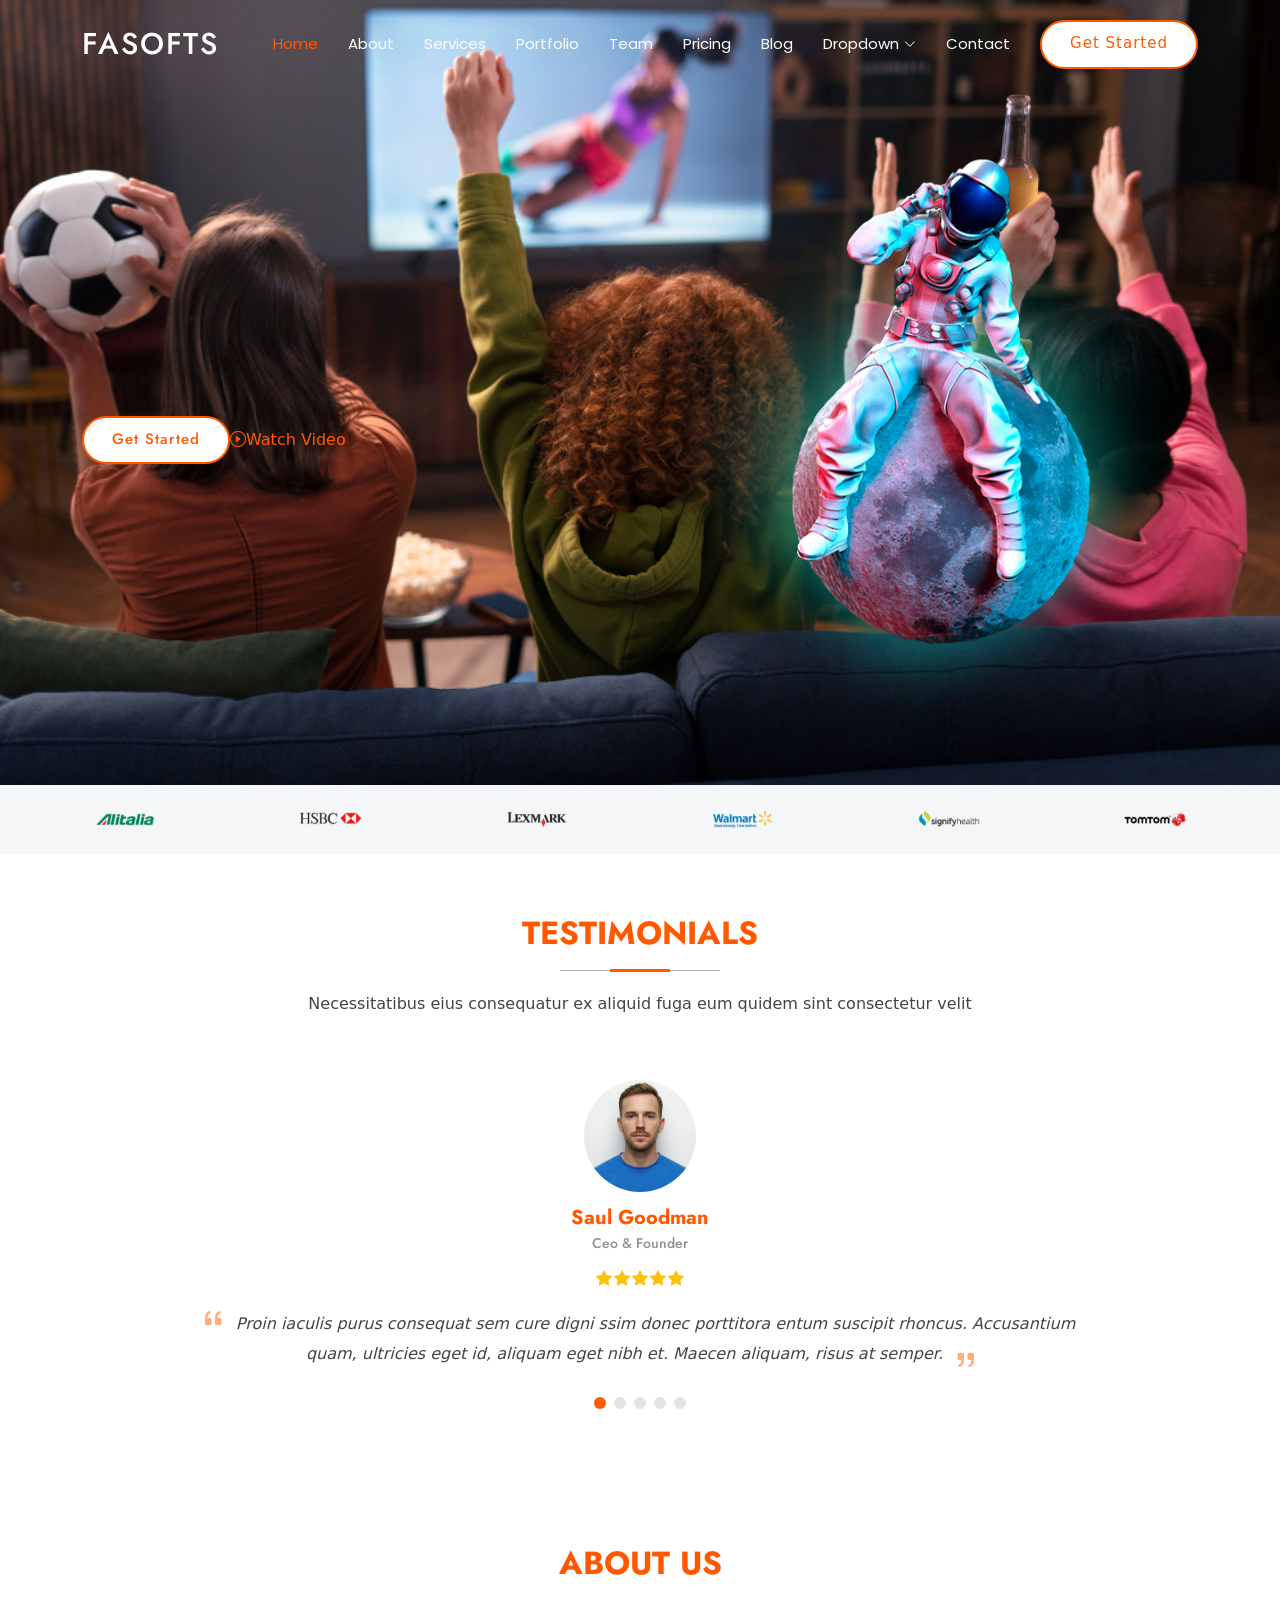
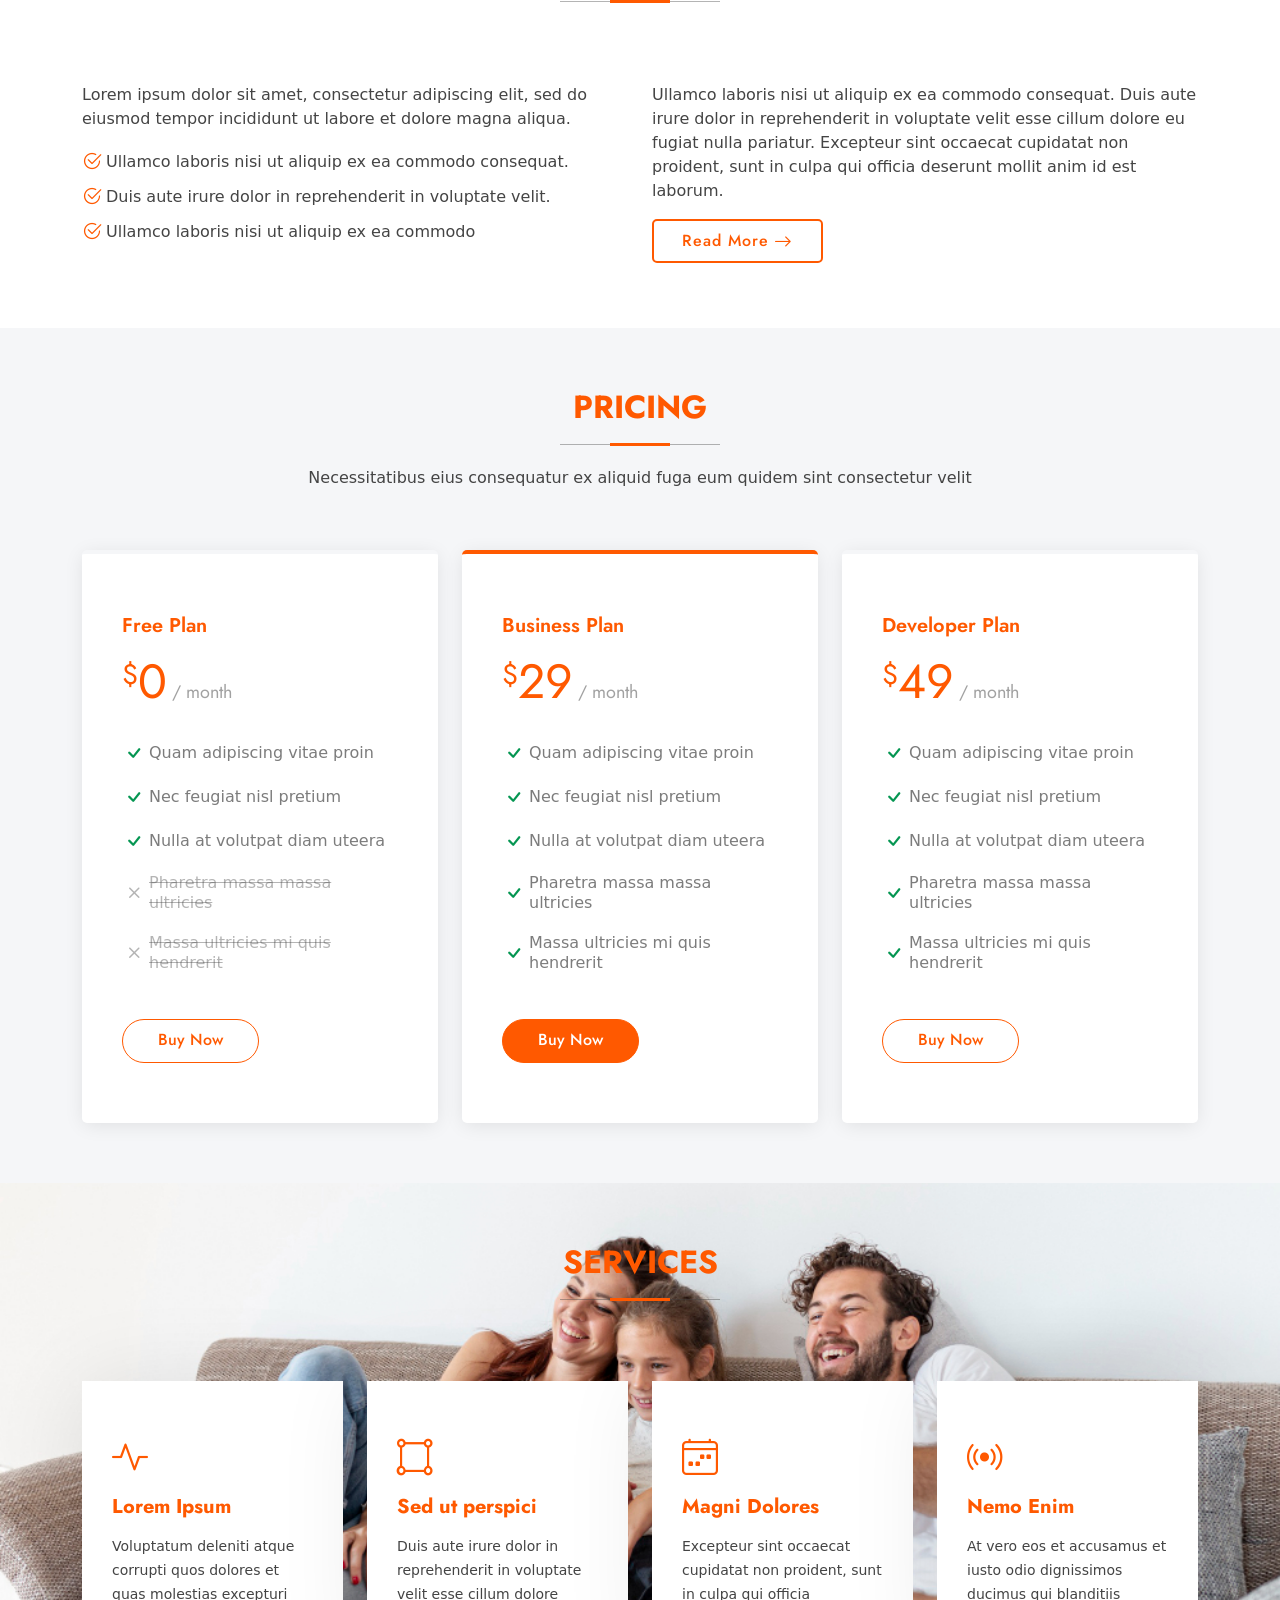
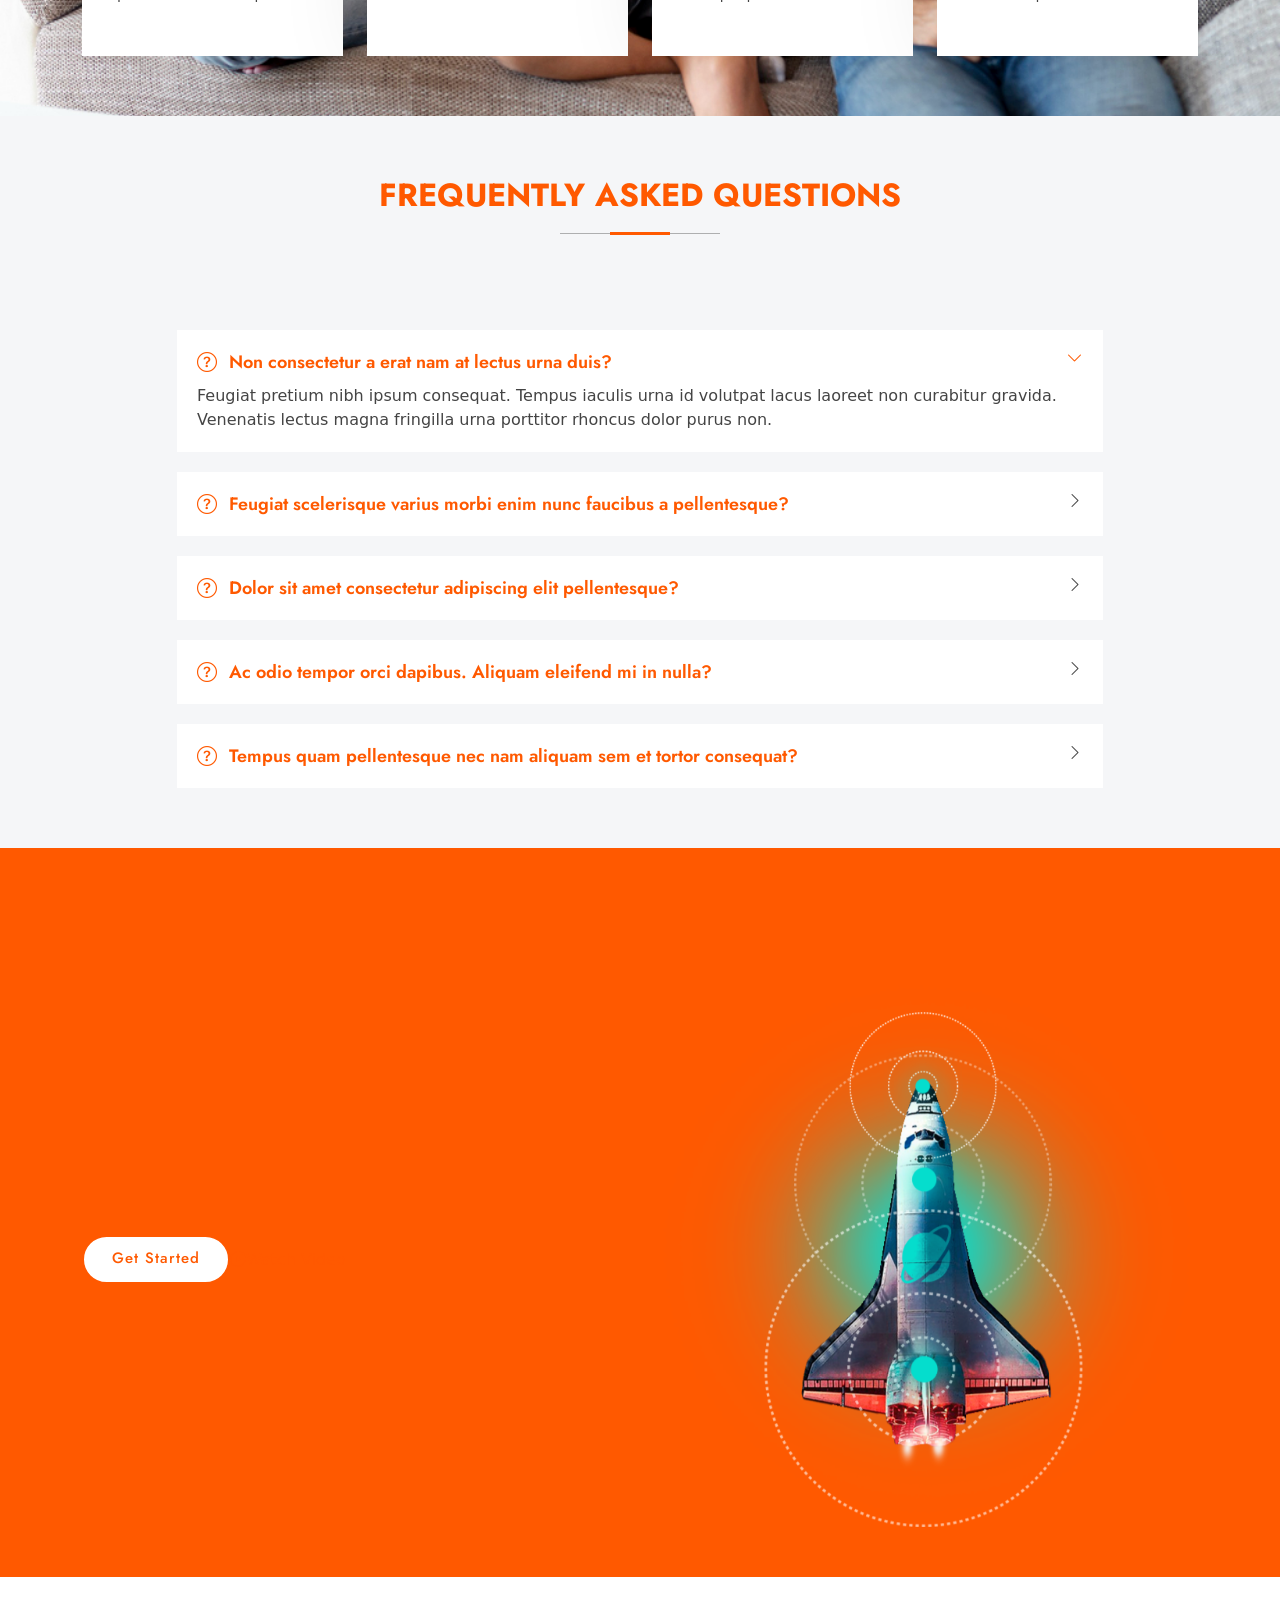
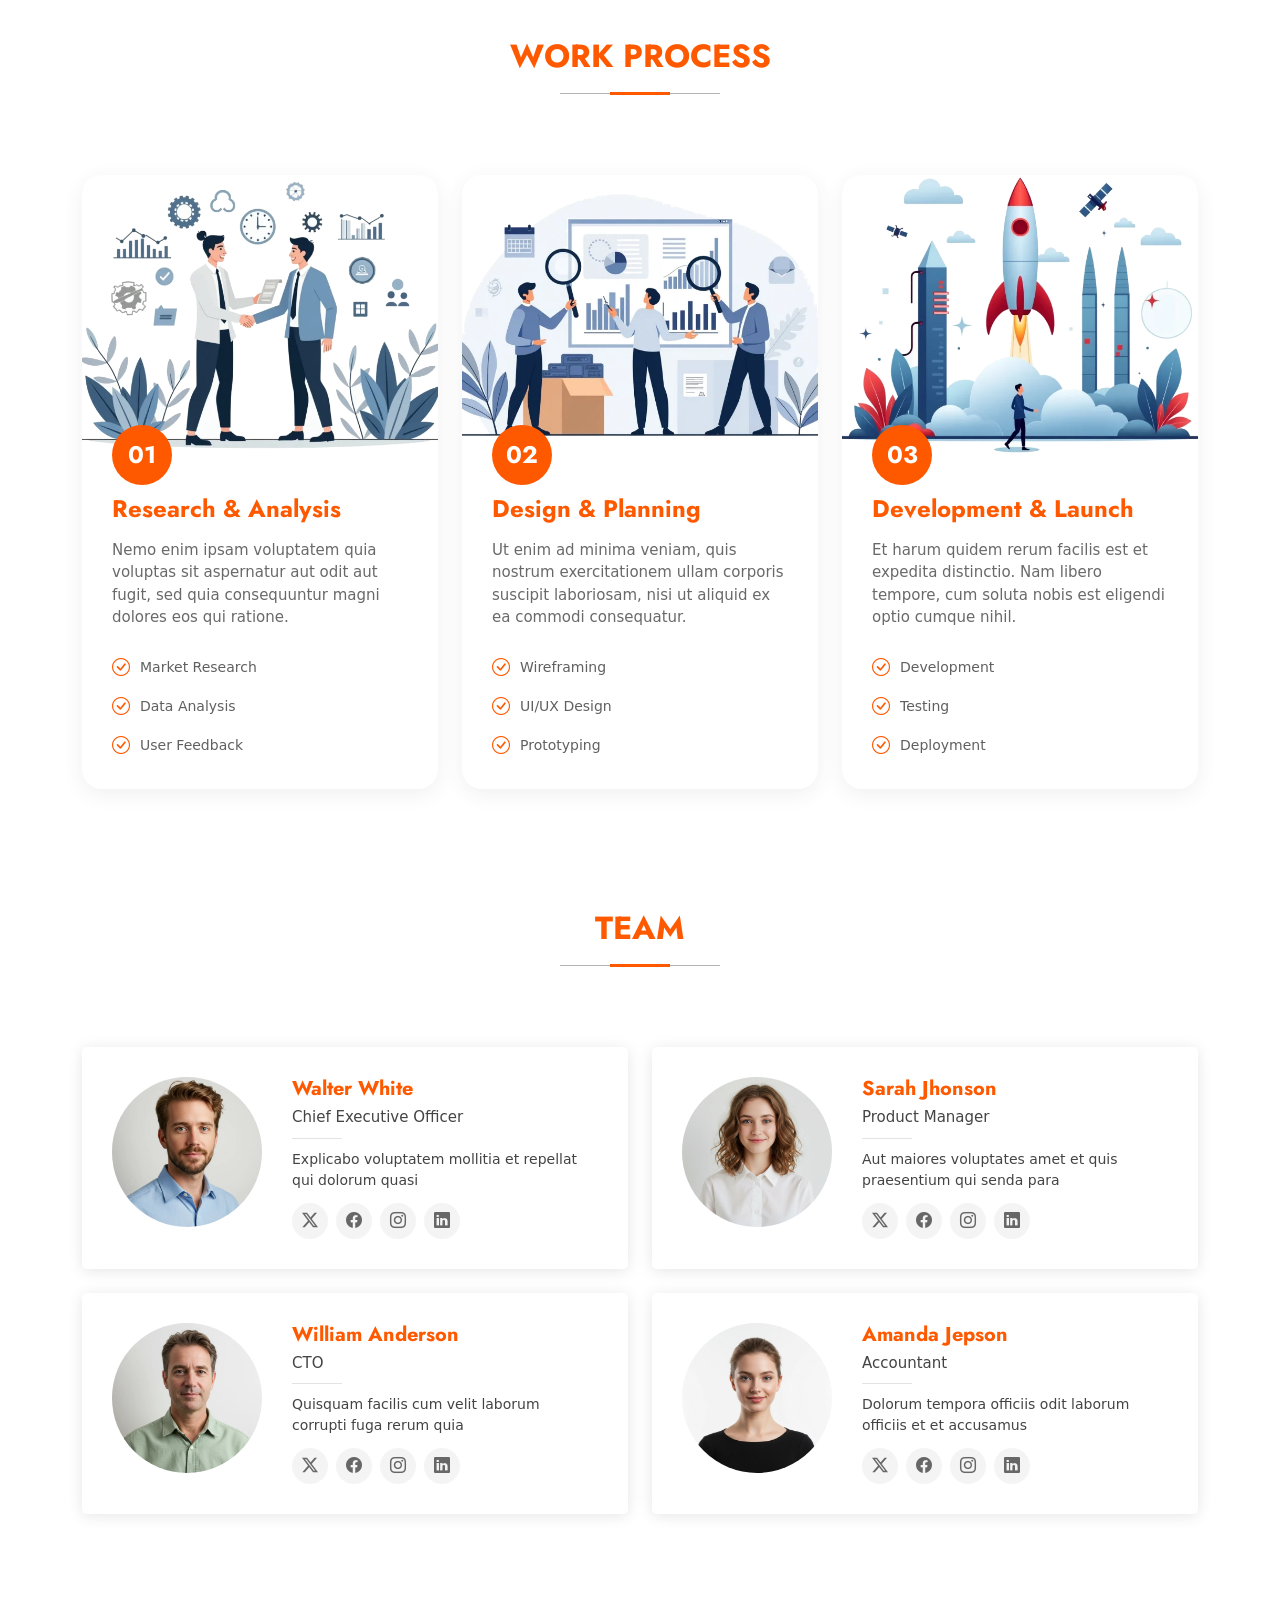
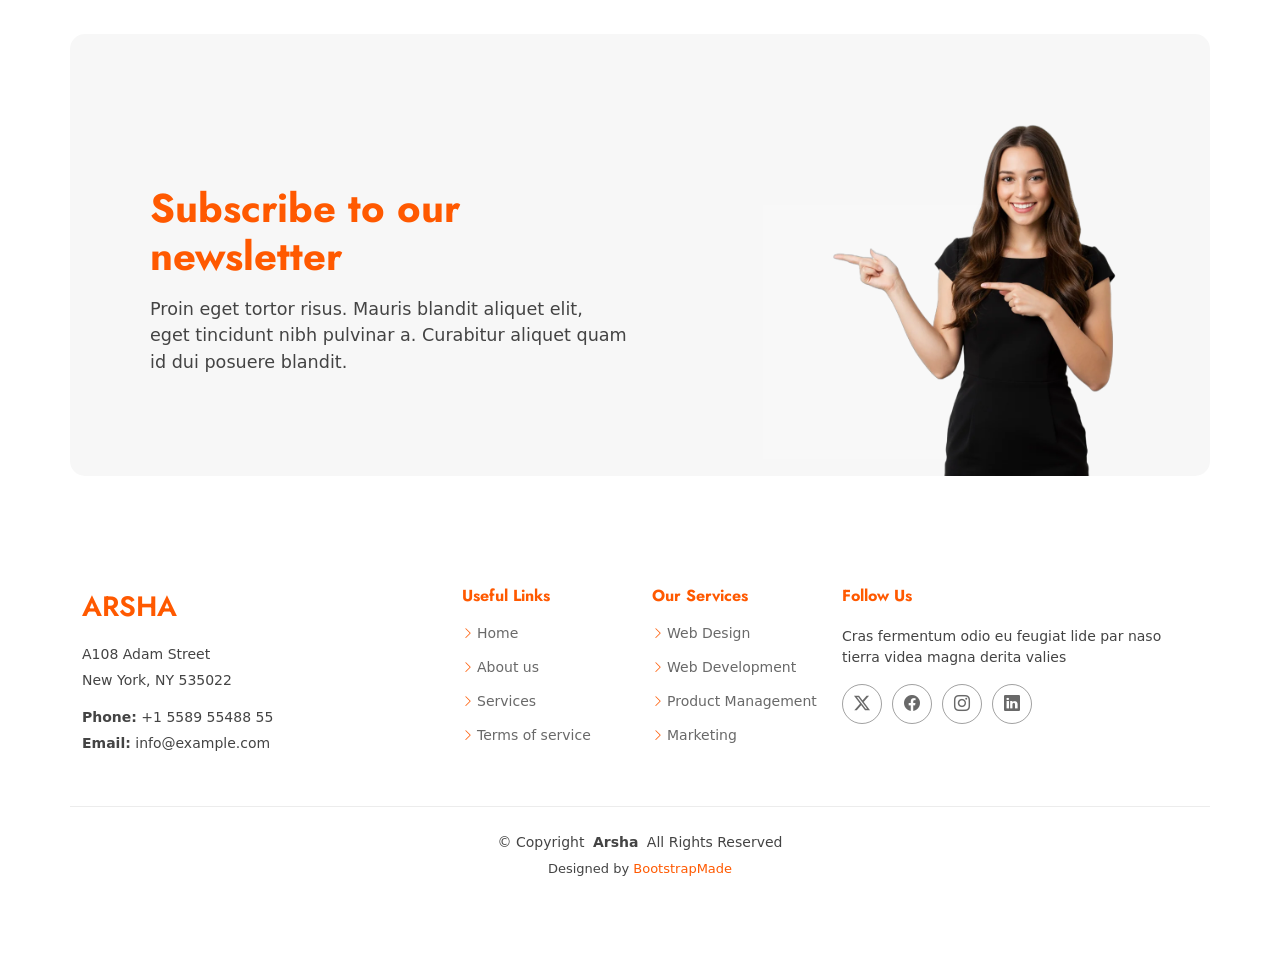
==== commit 96ccbb77: "0002" ====
--- a/index.html
+++ b/index.html
@@ -1,5 +1,5 @@
 <!DOCTYPE html>
-<html lang="en">
+<html lang="pt">
 
 <head>
   <meta charset="utf-8">
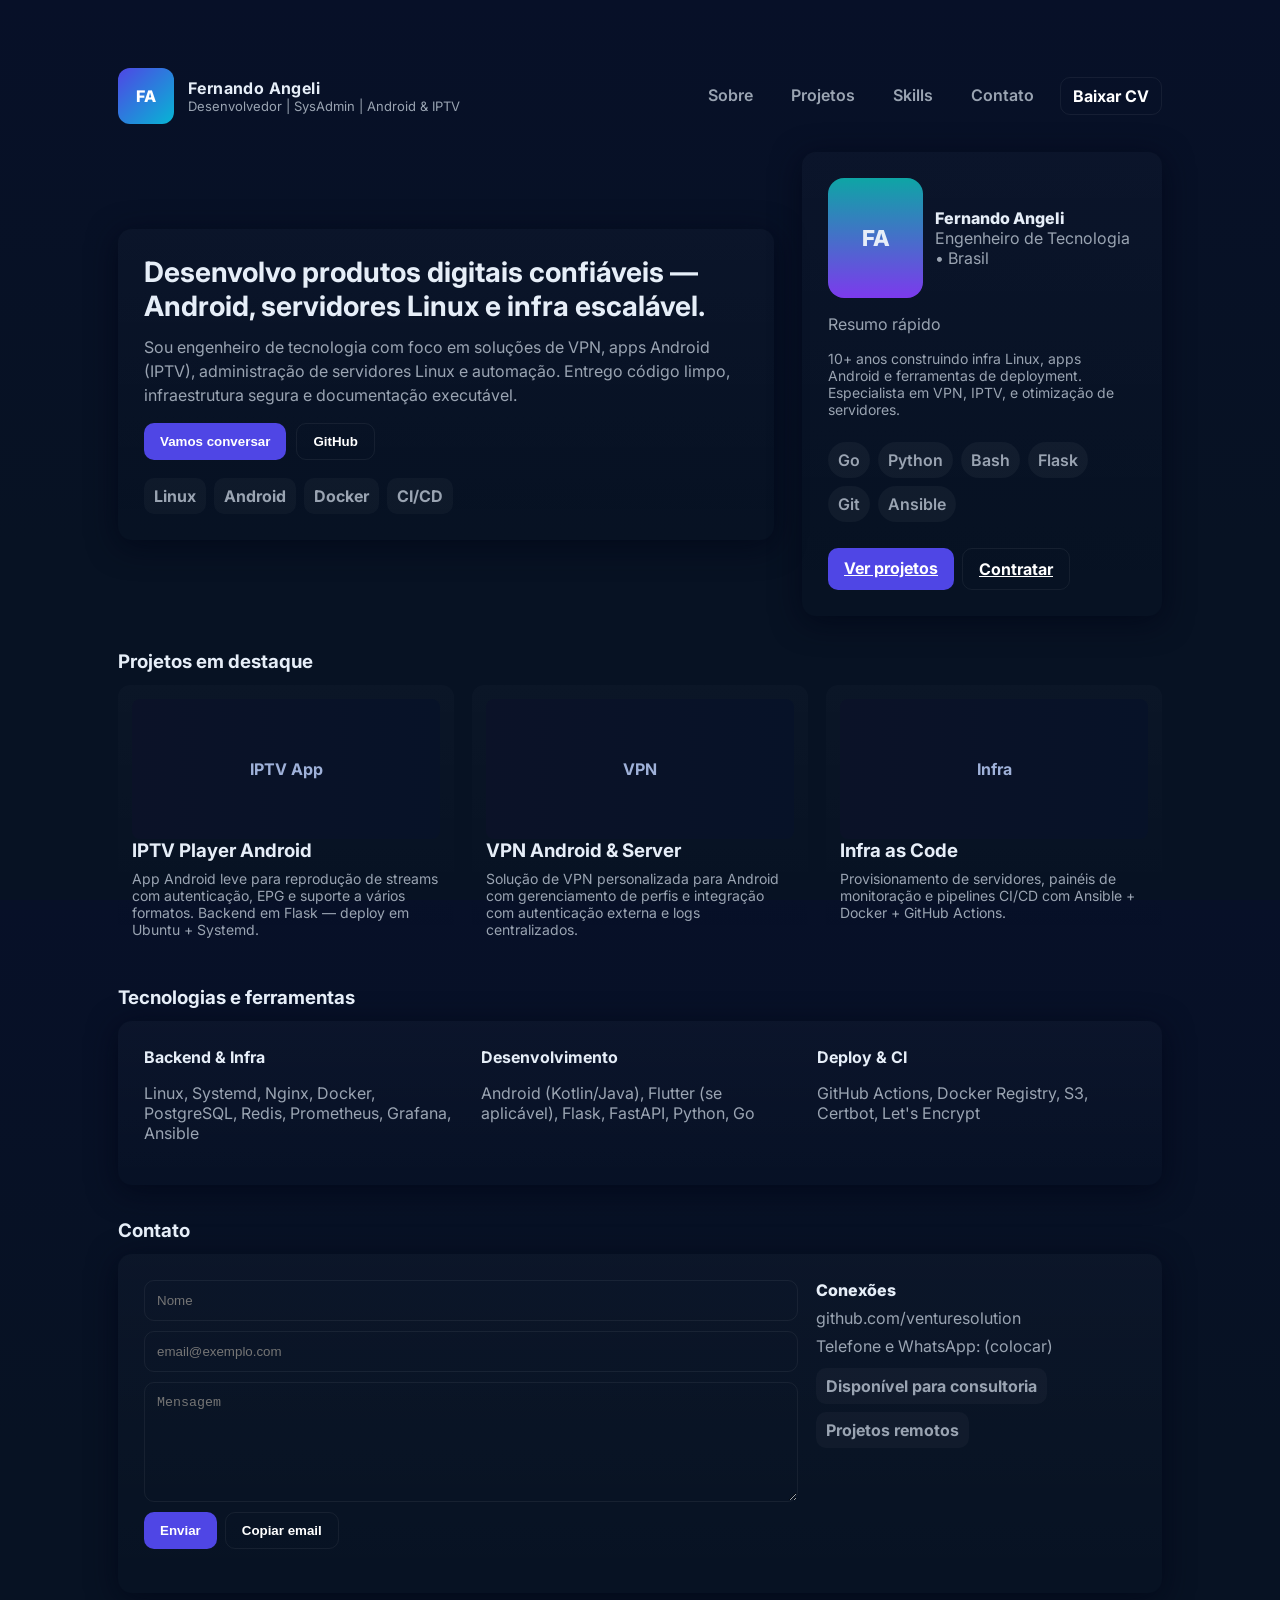
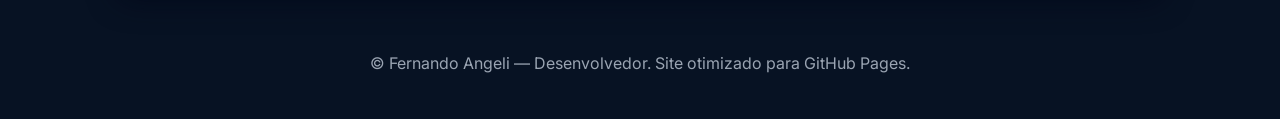
==== commit 434d13d8: "0003" ====
--- a/index.html
+++ b/index.html
@@ -1,1477 +1,232 @@
-<!DOCTYPE html>
-<html lang="pt">
-
+<!doctype html>
+
+<html lang="pt-BR">
 <head>
-  <meta charset="utf-8">
-  <meta content="width=device-width, initial-scale=1.0" name="viewport">
-  <title>FASOFTS ⚙️ ENGINNER</title>
-  <meta name="description" content="">
-  <meta name="keywords" content="">
-
-  <!-- Favicons -->
-  <link href="assets/img/favicon.png" rel="icon">
-  <link href="assets/img/apple-touch-icon.png" rel="apple-touch-icon">
-
-  <!-- Fonts -->
-  <link href="https://fonts.googleapis.com" rel="preconnect">
-  <link href="https://fonts.gstatic.com" rel="preconnect" crossorigin>
-  <link href="https://fonts.googleapis.com/css2?family=Open+Sans:ital,wght@0,300;0,400;0,500;0,600;0,700;0,800;1,300;1,400;1,500;1,600;1,700;1,800&family=Poppins:ital,wght@0,100;0,200;0,300;0,400;0,500;0,600;0,700;0,800;0,900;1,100;1,200;1,300;1,400;1,500;1,600;1,700;1,800;1,900&family=Jost:ital,wght@0,100;0,200;0,300;0,400;0,500;0,600;0,700;0,800;0,900;1,100;1,200;1,300;1,400;1,500;1,600;1,700;1,800;1,900&display=swap" rel="stylesheet">
-
-  <!-- Vendor CSS Files -->
-  <link href="assets/vendor/bootstrap/css/bootstrap.min.css" rel="stylesheet">
-  <link href="assets/vendor/bootstrap-icons/bootstrap-icons.css" rel="stylesheet">
-  <link href="assets/vendor/aos/aos.css" rel="stylesheet">
-  <link href="assets/vendor/glightbox/css/glightbox.min.css" rel="stylesheet">
-  <link href="assets/vendor/swiper/swiper-bundle.min.css" rel="stylesheet">
-
-  <!-- Main CSS File -->
-  <link href="assets/css/main.css" rel="stylesheet">
-
-  <!-- =======================================================
-  * Template Name: Arsha
-  * Template URL: https://bootstrapmade.com/arsha-free-bootstrap-html-template-corporate/
-  * Updated: Feb 22 2025 with Bootstrap v5.3.3
-  * Author: BootstrapMade.com
-  * License: https://bootstrapmade.com/license/
-  ======================================================== -->
-</head>
-
-<body class="index-page">
-
-  <header id="header" class="header d-flex align-items-center fixed-top">
-    <div class="container-fluid container-xl position-relative d-flex align-items-center">
-
-      <a href="index.html" class="logo d-flex align-items-center me-auto">
-        <!-- Uncomment the line below if you also wish to use an image logo -->
-        <!-- <img src="assets/img/logo.webp" alt=""> -->
-        <h1 class="sitename">FASOFTS</h1>
-      </a>
-
-      <nav id="navmenu" class="navmenu">
-        <ul>
-          <li><a href="#hero" class="active">Home</a></li>
-          <li><a href="#about">About</a></li>
-          <li><a href="#services">Services</a></li>
-          <li><a href="#portfolio">Portfolio</a></li>
-          <li><a href="#team">Team</a></li>
-          <li><a href="#pricing">Pricing</a></li>
-          <li><a href="blog.html">Blog</a></li>
-          <li class="dropdown"><a href="#"><span>Dropdown</span> <i class="bi bi-chevron-down toggle-dropdown"></i></a>
-            <ul>
-              <li><a href="#">Dropdown 1</a></li>
-              <li class="dropdown"><a href="#"><span>Deep Dropdown</span> <i class="bi bi-chevron-down toggle-dropdown"></i></a>
-                <ul>
-                  <li><a href="#">Deep Dropdown 1</a></li>
-                  <li><a href="#">Deep Dropdown 2</a></li>
-                  <li><a href="#">Deep Dropdown 3</a></li>
-                  <li><a href="#">Deep Dropdown 4</a></li>
-                  <li><a href="#">Deep Dropdown 5</a></li>
-                </ul>
-              </li>
-              <li><a href="#">Dropdown 2</a></li>
-              <li><a href="#">Dropdown 3</a></li>
-              <li><a href="#">Dropdown 4</a></li>
-            </ul>
-          </li>
-          <li><a href="#contact">Contact</a></li>
-        </ul>
-        <i class="mobile-nav-toggle d-xl-none bi bi-list"></i>
-      </nav>
-
-    <!--<a class="btn-getstarted" href="#about">Get Started</a>-->
-    <a class="btn-getstarted" href="#about" style="background:#fff; color: var(--accent-color); border: 2px solid var(--accent-color); border-radius: 50px; padding: 10px 28px 12px 28px; display: inline-block; font-weight: 500; font-size: 15px; letter-spacing: 1px; transition: 0.5s;">Get Started</a>
-
-
-    </div>
-    
-    <style>
-  .hero {
-    background-repeat: no-repeat;
-    background-size: cover;
-    background-position: center;
-  }
-   </style>
-
-  </header>
-
-  <main class="main">
-
-    <!-- Hero Section -->
-    <section id="hero" class="hero section dark-background">
-
-      <div class="container">
-        <div class="row gy-4">
-          <div class="col-lg-6 order-2 order-lg-1 d-flex flex-column justify-content-center" data-aos="zoom-out">
-            <h1> </h1>
-            <p>  </p>
-            <div class="d-flex">
-              <a href="#about" class="btn-get-started">Get Started</a>
-              <a href="https://www.youtube.com/watch?v=Y7f98aduVJ8" class="glightbox btn-watch-video d-flex align-items-center"><i class="bi bi-play-circle"></i><span>Watch Video</span></a>
-            </div>
-          </div>
-          <div class="col-lg-6 order-1 order-lg-2 hero-img" data-aos="zoom-out" data-aos-delay="200">
-            <img src="assets/img/hero-img.png" class="img-fluid animated" alt="">
-          </div>
-        </div>
-      </div>
-
-    </section><!-- /Hero Section -->
-
-
-<!-- JavaScript para alterar o background -->
-  <script> document.addEventListener('DOMContentLoaded', function() { 
-      console.log('JavaScript carregado.');
-      // Lista de imagens
-      const images = [ 'assets/img/background.jpg', 
-        'assets/img/background-1.jpg',
-        'assets/img/background-2.jpg', 
-        'assets/img/background-3.jpg',
-        'assets/img/background-4.jpg', 
-        'assets/img/background-5.jpg',
-        'assets/img/background-6.jpg', 
-        
-        'assets/img/background-8.jpg', 
-         
-        'assets/img/background-10.jpg', 
-        'assets/img/background-11.jpg', 
-        'assets/img/background-12.jpg', 
-        'assets/img/background-13.jpg', 
-        'assets/img/background-14.jpg', 
-        'assets/img/background-15.jpg', 
-        'assets/img/background-16.jpg'
-      ];
-      
-      // Seleciona uma imagem aleatória
-      const randomImage = images[Math.floor(Math.random() * 
-      images.length)]; console.log('Imagem selecionada:', 
-      randomImage);
-      
-      // Define a imagem de background
-      const heroSection = document.getElementById('hero'); if 
-      (heroSection) {
-        heroSection.style.backgroundImage = `url(${randomImage})`; 
-        console.log('Background definido.');
-      } else {
-        console.log('Elemento #hero não encontrado.');
-      }
-    });
-  </script>
-
-    <!-- Clients Section -->
-    <section id="clients" class="clients section light-background">
-
-      <div class="container" data-aos="zoom-in">
-
-        <div class="swiper init-swiper">
-          <script type="application/json" class="swiper-config">
-            {
-              "loop": true,
-              "speed": 600,
-              "autoplay": {
-                "delay": 5000
-              },
-              "slidesPerView": "auto",
-              "pagination": {
-                "el": ".swiper-pagination",
-                "type": "bullets",
-                "clickable": true
-              },
-              "breakpoints": {
-                "320": {
-                  "slidesPerView": 2,
-                  "spaceBetween": 40
-                },
-                "480": {
-                  "slidesPerView": 3,
-                  "spaceBetween": 60
-                },
-                "640": {
-                  "slidesPerView": 4,
-                  "spaceBetween": 80
-                },
-                "992": {
-                  "slidesPerView": 5,
-                  "spaceBetween": 120
-                },
-                "1200": {
-                  "slidesPerView": 6,
-                  "spaceBetween": 120
-                }
-              }
-            }
-          </script>
-          <div class="swiper-wrapper align-items-center">
-            <div class="swiper-slide"><img src="assets/img/clients/clients-1.webp" class="img-fluid" alt=""></div>
-            <div class="swiper-slide"><img src="assets/img/clients/clients-2.webp" class="img-fluid" alt=""></div>
-            <div class="swiper-slide"><img src="assets/img/clients/clients-3.webp" class="img-fluid" alt=""></div>
-            <div class="swiper-slide"><img src="assets/img/clients/clients-4.webp" class="img-fluid" alt=""></div>
-            <div class="swiper-slide"><img src="assets/img/clients/clients-5.webp" class="img-fluid" alt=""></div>
-            <div class="swiper-slide"><img src="assets/img/clients/clients-6.webp" class="img-fluid" alt=""></div>
-            <div class="swiper-slide"><img src="assets/img/clients/clients-7.webp" class="img-fluid" alt=""></div>
-            <div class="swiper-slide"><img src="assets/img/clients/clients-8.webp" class="img-fluid" alt=""></div>
-          </div>
-        </div>
-
-      </div>
-
-    </section><!-- /Clients Section 
-    
-    
-    
-    <!-- Testimonials Section -->
-    <section id="testimonials" class="testimonials section">
-    <!-- <section id="testimonials" class="testimonials section light-background" style="background: url('assets/img/background-10.jpg') no-repeat center center; background-size: cover;">-->
-
-      <!-- Section Title -->
-      <div class="container section-title" data-aos="fade-up">
-        <h2>Testimonials</h2>
-        <p>Necessitatibus eius consequatur ex aliquid fuga eum quidem sint consectetur velit</p>
-      </div><!-- End Section Title -->
-
-      <div class="container" data-aos="fade-up" data-aos-delay="100">
-
-        <div class="swiper init-swiper">
-          <script type="application/json" class="swiper-config">
-            {
-              "loop": true,
-              "speed": 600,
-              "autoplay": {
-                "delay": 5000
-              },
-              "slidesPerView": "auto",
-              "pagination": {
-                "el": ".swiper-pagination",
-                "type": "bullets",
-                "clickable": true
-              }
-            }
-          </script>
-          <div class="swiper-wrapper">
-
-            <div class="swiper-slide">
-              <div class="testimonial-item">
-                <img src="assets/img/person/person-m-9.webp" class="testimonial-img" alt="">
-                <h3>Saul Goodman</h3>
-                <h4>Ceo &amp; Founder</h4>
-                <div class="stars">
-                  <i class="bi bi-star-fill"></i><i class="bi bi-star-fill"></i><i class="bi bi-star-fill"></i><i class="bi bi-star-fill"></i><i class="bi bi-star-fill"></i>
-                </div>
-                <p>
-                  <i class="bi bi-quote quote-icon-left"></i>
-                  <span>Proin iaculis purus consequat sem cure digni ssim donec porttitora entum suscipit rhoncus. Accusantium quam, ultricies eget id, aliquam eget nibh et. Maecen aliquam, risus at semper.</span>
-                  <i class="bi bi-quote quote-icon-right"></i>
-                </p>
-              </div>
-            </div><!-- End testimonial item -->
-
-            <div class="swiper-slide">
-              <div class="testimonial-item">
-                <img src="assets/img/person/person-f-5.webp" class="testimonial-img" alt="">
-                <h3>Sara Wilsson</h3>
-                <h4>Designer</h4>
-                <div class="stars">
-                  <i class="bi bi-star-fill"></i><i class="bi bi-star-fill"></i><i class="bi bi-star-fill"></i><i class="bi bi-star-fill"></i><i class="bi bi-star-fill"></i>
-                </div>
-                <p>
-                  <i class="bi bi-quote quote-icon-left"></i>
-                  <span>Export tempor illum tamen malis malis eram quae irure esse labore quem cillum quid cillum eram malis quorum velit fore eram velit sunt aliqua noster fugiat irure amet legam anim culpa.</span>
-                  <i class="bi bi-quote quote-icon-right"></i>
-                </p>
-              </div>
-            </div><!-- End testimonial item -->
-
-            <div class="swiper-slide">
-              <div class="testimonial-item">
-                <img src="assets/img/person/person-f-12.webp" class="testimonial-img" alt="">
-                <h3>Jena Karlis</h3>
-                <h4>Store Owner</h4>
-                <div class="stars">
-                  <i class="bi bi-star-fill"></i><i class="bi bi-star-fill"></i><i class="bi bi-star-fill"></i><i class="bi bi-star-fill"></i><i class="bi bi-star-fill"></i>
-                </div>
-                <p>
-                  <i class="bi bi-quote quote-icon-left"></i>
-                  <span>Enim nisi quem export duis labore cillum quae magna enim sint quorum nulla quem veniam duis minim tempor labore quem eram duis noster aute amet eram fore quis sint minim.</span>
-                  <i class="bi bi-quote quote-icon-right"></i>
-                </p>
-              </div>
-            </div><!-- End testimonial item -->
-
-            <div class="swiper-slide">
-              <div class="testimonial-item">
-                <img src="assets/img/person/person-m-12.webp" class="testimonial-img" alt="">
-                <h3>Matt Brandon</h3>
-                <h4>Freelancer</h4>
-                <div class="stars">
-                  <i class="bi bi-star-fill"></i><i class="bi bi-star-fill"></i><i class="bi bi-star-fill"></i><i class="bi bi-star-fill"></i><i class="bi bi-star-fill"></i>
-                </div>
-                <p>
-                  <i class="bi bi-quote quote-icon-left"></i>
-                  <span>Fugiat enim eram quae cillum dolore dolor amet nulla culpa multos export minim fugiat minim velit minim dolor enim duis veniam ipsum anim magna sunt elit fore quem dolore labore illum veniam.</span>
-                  <i class="bi bi-quote quote-icon-right"></i>
-                </p>
-              </div>
-            </div><!-- End testimonial item -->
-
-            <div class="swiper-slide">
-              <div class="testimonial-item">
-                <img src="assets/img/person/person-m-13.webp" class="testimonial-img" alt="">
-                <h3>John Larson</h3>
-                <h4>Entrepreneur</h4>
-                <div class="stars">
-                  <i class="bi bi-star-fill"></i><i class="bi bi-star-fill"></i><i class="bi bi-star-fill"></i><i class="bi bi-star-fill"></i><i class="bi bi-star-fill"></i>
-                </div>
-                <p>
-                  <i class="bi bi-quote quote-icon-left"></i>
-                  <span>Quis quorum aliqua sint quem legam fore sunt eram irure aliqua veniam tempor noster veniam enim culpa labore duis sunt culpa nulla illum cillum fugiat legam esse veniam culpa fore nisi cillum quid.</span>
-                  <i class="bi bi-quote quote-icon-right"></i>
-                </p>
-              </div>
-            </div><!-- End testimonial item -->
-
-          </div>
-          <div class="swiper-pagination"></div>
-        </div>
-
-      </div>
-
-    </section><!-- /Testimonials Section -->
-    
-    
-    
-    
-    
-    
-    
-    
-    
-    
-    
-    
-    
-    
-    
-    
-    
-    
-    
-    
-    
-    
-    
-    
-    
-    
-    
-    
-    
-    
-    
-    
-
-    <!-- About Section -->
-    <section id="about" class="about section">
-    <!--<section id="about" class="about section light-background" style="background: url('assets/img/background-13.jpg') no-repeat center center; background-size: cover;">    <section id="testimonials" class="testimonials section light-background" style="background: url('assets/img/background-10.jpg') no-repeat center center; background-size: cover;">-->
-
-      <!-- Section Title -->
-      <div class="container section-title" data-aos="fade-up">
-        <h2>About Us</h2>
-      </div><!-- End Section Title -->
-
-      <div class="container">
-
-        <div class="row gy-4">
-
-          <div class="col-lg-6 content" data-aos="fade-up" data-aos-delay="100">
-            <p>
-              Lorem ipsum dolor sit amet, consectetur adipiscing elit, sed do eiusmod tempor incididunt ut labore et dolore
-              magna aliqua.
-            </p>
-            <ul>
-              <li><i class="bi bi-check2-circle"></i> <span>Ullamco laboris nisi ut aliquip ex ea commodo consequat.</span></li>
-              <li><i class="bi bi-check2-circle"></i> <span>Duis aute irure dolor in reprehenderit in voluptate velit.</span></li>
-              <li><i class="bi bi-check2-circle"></i> <span>Ullamco laboris nisi ut aliquip ex ea commodo</span></li>
-            </ul>
-          </div>
-
-          <div class="col-lg-6" data-aos="fade-up" data-aos-delay="200">
-            <p>Ullamco laboris nisi ut aliquip ex ea commodo consequat. Duis aute irure dolor in reprehenderit in voluptate velit esse cillum dolore eu fugiat nulla pariatur. Excepteur sint occaecat cupidatat non proident, sunt in culpa qui officia deserunt mollit anim id est laborum. </p>
-            <a href="#" class="read-more"><span>Read More</span><i class="bi bi-arrow-right"></i></a>
-          </div>
-
-        </div>
-
-      </div>
-
-    </section><!-- /About Section -->
-    
-    
-    
-    
-    <!-- Pricing Section -->
-    <section id="pricing" class="pricing section light-background">
-
-      <!-- Section Title -->
-      <div class="container section-title" data-aos="fade-up">
-        <h2>Pricing</h2>
-        <p>Necessitatibus eius consequatur ex aliquid fuga eum quidem sint consectetur velit</p>
-      </div><!-- End Section Title -->
-
-      <div class="container">
-
-        <div class="row gy-4">
-
-          <div class="col-lg-4" data-aos="zoom-in" data-aos-delay="100">
-            <div class="pricing-item">
-              <h3>Free Plan</h3>
-              <h4><sup>$</sup>0<span> / month</span></h4>
-              <ul>
-                <li><i class="bi bi-check"></i> <span>Quam adipiscing vitae proin</span></li>
-                <li><i class="bi bi-check"></i> <span>Nec feugiat nisl pretium</span></li>
-                <li><i class="bi bi-check"></i> <span>Nulla at volutpat diam uteera</span></li>
-                <li class="na"><i class="bi bi-x"></i> <span>Pharetra massa massa ultricies</span></li>
-                <li class="na"><i class="bi bi-x"></i> <span>Massa ultricies mi quis hendrerit</span></li>
-              </ul>
-              <a href="#" class="buy-btn">Buy Now</a>
-            </div>
-          </div><!-- End Pricing Item -->
-
-          <div class="col-lg-4" data-aos="zoom-in" data-aos-delay="200">
-            <div class="pricing-item featured">
-              <h3>Business Plan</h3>
-              <h4><sup>$</sup>29<span> / month</span></h4>
-              <ul>
-                <li><i class="bi bi-check"></i> <span>Quam adipiscing vitae proin</span></li>
-                <li><i class="bi bi-check"></i> <span>Nec feugiat nisl pretium</span></li>
-                <li><i class="bi bi-check"></i> <span>Nulla at volutpat diam uteera</span></li>
-                <li><i class="bi bi-check"></i> <span>Pharetra massa massa ultricies</span></li>
-                <li><i class="bi bi-check"></i> <span>Massa ultricies mi quis hendrerit</span></li>
-              </ul>
-              <a href="#" class="buy-btn">Buy Now</a>
-            </div>
-          </div><!-- End Pricing Item -->
-
-          <div class="col-lg-4" data-aos="zoom-in" data-aos-delay="300">
-            <div class="pricing-item">
-              <h3>Developer Plan</h3>
-              <h4><sup>$</sup>49<span> / month</span></h4>
-              <ul>
-                <li><i class="bi bi-check"></i> <span>Quam adipiscing vitae proin</span></li>
-                <li><i class="bi bi-check"></i> <span>Nec feugiat nisl pretium</span></li>
-                <li><i class="bi bi-check"></i> <span>Nulla at volutpat diam uteera</span></li>
-                <li><i class="bi bi-check"></i> <span>Pharetra massa massa ultricies</span></li>
-                <li><i class="bi bi-check"></i> <span>Massa ultricies mi quis hendrerit</span></li>
-              </ul>
-              <a href="#" class="buy-btn">Buy Now</a>
-            </div>
-          </div><!-- End Pricing Item -->
-
-        </div>
-
-      </div>
-
-    </section><!-- /Pricing Section -->
-    
-    
-    
-    
-    
-    
-    
-    
-    
-    
-    
-    
-    
-    
-    
-    
-    
-<!-- Services Section with Background Image -->
-<section id="services" class="services section light-background" style="background: url('assets/img/background.jpg') no-repeat center center; background-size: cover;">
-  
-  <!-- Section Title -->
-  <div class="container section-title" data-aos="fade-up">
-    <h2>Services</h2>
-  <!--<p>Necessitatibus eius consequatur ex aliquid fuga eum quidem sint consectetur velit</p>-->
-  </div><!-- End Section Title -->
-
-  <div class="container">
-    <div class="row gy-4">
-      <div class="col-xl-3 col-md-6 d-flex" data-aos="fade-up" data-aos-delay="100">
-        <div class="service-item position-relative">
-          <div class="icon"><i class="bi bi-activity icon"></i></div>
-          <h4><a href="" class="stretched-link">Lorem Ipsum</a></h4>
-          <p>Voluptatum deleniti atque corrupti quos dolores et quas molestias excepturi</p>
-        </div>
-      </div><!-- End Service Item -->
-
-      <div class="col-xl-3 col-md-6 d-flex" data-aos="fade-up" data-aos-delay="200">
-        <div class="service-item position-relative">
-          <div class="icon"><i class="bi bi-bounding-box-circles icon"></i></div>
-          <h4><a href="" class="stretched-link">Sed ut perspici</a></h4>
-          <p>Duis aute irure dolor in reprehenderit in voluptate velit esse cillum dolore</p>
-        </div>
-      </div><!-- End Service Item -->
-
-      <div class="col-xl-3 col-md-6 d-flex" data-aos="fade-up" data-aos-delay="300">
-        <div class="service-item position-relative">
-          <div class="icon"><i class="bi bi-calendar4-week icon"></i></div>
-          <h4><a href="" class="stretched-link">Magni Dolores</a></h4>
-          <p>Excepteur sint occaecat cupidatat non proident, sunt in culpa qui officia</p>
-        </div>
-      </div><!-- End Service Item -->
-
-      <div class="col-xl-3 col-md-6 d-flex" data-aos="fade-up" data-aos-delay="400">
-        <div class="service-item position-relative">
-          <div class="icon"><i class="bi bi-broadcast icon"></i></div>
-          <h4><a href="" class="stretched-link">Nemo Enim</a></h4>
-          <p>At vero eos et accusamus et iusto odio dignissimos ducimus qui blanditiis</p>
-        </div>
-      </div><!-- End Service Item -->
+  <meta charset="utf-8" />
+  <meta name="viewport" content="width=device-width,initial-scale=1" />
+  <title>Fernando Angeli — Desenvolvedor | DevOps | SysAdmin</title>
+  <meta name="description" content="Portfólio de Fernando Angeli — desenvolvimento web, administração de servidores Linux, aplicações Android e IPTV." />  <!-- Google Font -->  <link href="https://fonts.googleapis.com/css2?family=Inter:wght@300;400;600;700;800&display=swap" rel="stylesheet">  <style>
+    :root{
+      --bg:#0f1724; --card:#0b1120; --muted:#9aa4b2; --accent:#4f46e5; --glass: rgba(255,255,255,0.04);
+      --radius:14px; --maxw:1100px; color-scheme: dark;
+    }
+    *{box-sizing:border-box}
+    html,body{height:100%}
+    body{font-family:Inter,system-ui,Segoe UI,Roboto,-apple-system,"Helvetica Neue",Arial; margin:0; background:linear-gradient(180deg,#071028 0%, #071223 60%); color:#e6eef8; -webkit-font-smoothing:antialiased; -moz-osx-font-smoothing:grayscale}
+    .container{max-width:var(--maxw);margin:40px auto;padding:28px}
+
+    /* header */
+    header{display:flex;align-items:center;justify-content:space-between;gap:18px}
+    .brand{display:flex;align-items:center;gap:14px}
+    .logo{width:56px;height:56px;border-radius:12px;background:linear-gradient(135deg,var(--accent),#06b6d4);display:grid;place-items:center;font-weight:800;color:white}
+    .brand h1{margin:0;font-size:16px;letter-spacing:0.4px}
+    nav{display:flex;gap:14px}
+    nav a{color:var(--muted);text-decoration:none;padding:8px 12px;border-radius:10px;font-weight:600}
+    nav a:hover{color:white;background:rgba(255,255,255,0.03)}
+
+    /* hero */
+    .hero{display:grid;grid-template-columns:1fr 360px;gap:28px;margin-top:28px;align-items:center}
+    .card{background:linear-gradient(180deg, rgba(255,255,255,0.02), transparent); border-radius:var(--radius); padding:26px; box-shadow:0 6px 30px rgba(2,6,23,0.7);}
+    .intro h2{margin:0;font-size:28px}
+    .intro p{color:var(--muted);line-height:1.5;margin-top:12px}
+    .cta{display:flex;gap:10px;margin-top:16px}
+    .btn{background:var(--accent);border:none;color:white;padding:10px 16px;border-radius:10px;font-weight:700;cursor:pointer}
+    .btn.ghost{background:transparent;border:1px solid rgba(255,255,255,0.06)}
+
+    /* profile card */
+    .profile{display:flex;flex-direction:column;gap:16px}
+    .avatar{height:120px;width:120px;border-radius:16px;background:linear-gradient(180deg,#0ea5a5,#7c3aed);display:grid;place-items:center;font-weight:800;font-size:22px}
+    .meta{color:var(--muted)}
+    .skills{display:flex;flex-wrap:wrap;gap:8px;margin-top:8px}
+    .skill{background:var(--glass);padding:8px 10px;border-radius:999px;font-weight:600;color:var(--muted)}
+
+    /* projects */
+    .section{margin-top:34px}
+    .grid{display:grid;grid-template-columns:repeat(3,1fr);gap:18px}
+    .project{background:linear-gradient(180deg, rgba(255,255,255,0.02), transparent); padding:14px;border-radius:12px}
+    .project h3{margin:0 0 8px 0}
+    .project p{margin:0;color:var(--muted);font-size:14px}
+
+    /* responsive */
+    @media (max-width:1000px){.hero{grid-template-columns:1fr;}.grid{grid-template-columns:repeat(2,1fr)} }
+    @media (max-width:640px){.grid{grid-template-columns:1fr}.container{padding:18px} .logo{width:48px;height:48px}}
+
+    /* footer */
+    footer{margin-top:42px;color:var(--muted);text-align:center;padding:18px}
+
+    /* subtle animations */
+    .reveal{opacity:0;transform:translateY(10px);animation:reveal .7s ease forwards}
+    .reveal.delay{animation-delay:.12s}
+    @keyframes reveal{to{opacity:1;transform:none}}
+
+    /* project image placeholder */
+    .thumb{height:140px;border-radius:8px;background:linear-gradient(90deg,#0b1228,#071228);display:grid;place-items:center;color:#9fb1d9;font-weight:700}
+
+    /* contact */
+    .contact{display:flex;gap:18px;align-items:flex-start}
+    .contact form{flex:1;display:flex;flex-direction:column;gap:10px}
+    input,textarea{background:transparent;border:1px solid rgba(255,255,255,0.06);padding:12px;border-radius:10px;color:inherit}
+    textarea{min-height:120px}
+
+    /* badges */
+    .badges{display:flex;gap:8px;flex-wrap:wrap}
+    .badge{background:rgba(255,255,255,0.03);padding:8px 10px;border-radius:10px;font-weight:700;color:var(--muted)}
+  </style></head>
+<body>
+  <div class="container"><header>
+  <div class="brand">
+    <div class="logo">FA</div>
+    <div>
+      <h1>Fernando Angeli</h1>
+      <div style="color:var(--muted);font-size:13px">Desenvolvedor | SysAdmin | Android & IPTV</div>
     </div>
   </div>
 
-</section><!-- /Services Section -->
-
-    
-
-
-
-
-
-
-
-
-
-
-
-
-
-
-
-
-
-
-
-    <!-- Faq 2 Section-->
-    <section id="faq-2" class="faq-2 section light-background">
-    <!--<section id="faq-2" class="faq-2 section light-background" style="background: url('assets/img/background-8.jpg') no-repeat center center; background-size: cover;">-->
-
-      <!-- Section Title -->
-      <div class="container section-title" data-aos="fade-up">
-        <h2>Frequently Asked Questions</h2>
-      <!--<p>Magnam dolores commodi suscipit. Necessitatibus eius consequatur ex aliquid fuga eum quidem. Sit sint consectetur velit. Quisquam quos quisquam cupiditate. Et nemo qui impedit suscipit alias ea. Quia fugiat sit in iste officiis commodi quidem hic quas.</p>-->
-      </div><!-- End Section Title -->
-
-      <div class="container">
-
-        <div class="row justify-content-center">
-
-          <div class="col-lg-10">
-
-            <div class="faq-container">
-
-              <div class="faq-item faq-active" data-aos="fade-up" data-aos-delay="200">
-                <i class="faq-icon bi bi-question-circle"></i>
-                <h3>Non consectetur a erat nam at lectus urna duis?</h3>
-                <div class="faq-content">
-                  <p>Feugiat pretium nibh ipsum consequat. Tempus iaculis urna id volutpat lacus laoreet non curabitur gravida. Venenatis lectus magna fringilla urna porttitor rhoncus dolor purus non.</p>
-                </div>
-                <i class="faq-toggle bi bi-chevron-right"></i>
-              </div><!-- End Faq item-->
-
-              <div class="faq-item" data-aos="fade-up" data-aos-delay="300">
-                <i class="faq-icon bi bi-question-circle"></i>
-                <h3>Feugiat scelerisque varius morbi enim nunc faucibus a pellentesque?</h3>
-                <div class="faq-content">
-                  <p>Dolor sit amet consectetur adipiscing elit pellentesque habitant morbi. Id interdum velit laoreet id donec ultrices. Fringilla phasellus faucibus scelerisque eleifend donec pretium. Est pellentesque elit ullamcorper dignissim. Mauris ultrices eros in cursus turpis massa tincidunt dui.</p>
-                </div>
-                <i class="faq-toggle bi bi-chevron-right"></i>
-              </div><!-- End Faq item-->
-
-              <div class="faq-item" data-aos="fade-up" data-aos-delay="400">
-                <i class="faq-icon bi bi-question-circle"></i>
-                <h3>Dolor sit amet consectetur adipiscing elit pellentesque?</h3>
-                <div class="faq-content">
-                  <p>Eleifend mi in nulla posuere sollicitudin aliquam ultrices sagittis orci. Faucibus pulvinar elementum integer enim. Sem nulla pharetra diam sit amet nisl suscipit. Rutrum tellus pellentesque eu tincidunt. Lectus urna duis convallis convallis tellus. Urna molestie at elementum eu facilisis sed odio morbi quis</p>
-                </div>
-                <i class="faq-toggle bi bi-chevron-right"></i>
-              </div><!-- End Faq item-->
-
-              <div class="faq-item" data-aos="fade-up" data-aos-delay="500">
-                <i class="faq-icon bi bi-question-circle"></i>
-                <h3>Ac odio tempor orci dapibus. Aliquam eleifend mi in nulla?</h3>
-                <div class="faq-content">
-                  <p>Dolor sit amet consectetur adipiscing elit pellentesque habitant morbi. Id interdum velit laoreet id donec ultrices. Fringilla phasellus faucibus scelerisque eleifend donec pretium. Est pellentesque elit ullamcorper dignissim. Mauris ultrices eros in cursus turpis massa tincidunt dui.</p>
-                </div>
-                <i class="faq-toggle bi bi-chevron-right"></i>
-              </div><!-- End Faq item-->
-
-              <div class="faq-item" data-aos="fade-up" data-aos-delay="600">
-                <i class="faq-icon bi bi-question-circle"></i>
-                <h3>Tempus quam pellentesque nec nam aliquam sem et tortor consequat?</h3>
-                <div class="faq-content">
-                  <p>Molestie a iaculis at erat pellentesque adipiscing commodo. Dignissim suspendisse in est ante in. Nunc vel risus commodo viverra maecenas accumsan. Sit amet nisl suscipit adipiscing bibendum est. Purus gravida quis blandit turpis cursus in</p>
-                </div>
-                <i class="faq-toggle bi bi-chevron-right"></i>
-              </div><!-- End Faq item-->
-
-            </div>
-
-          </div>
-
-        </div>
-
-      </div>
-
-    </section><!-- /Faq 2 Section -->
-    
-    
-    
-    
-    
-    
-    
-    
-    
-    
-    
-    
-    
-    
-    
-    
-    
-    
-    
-    
-    
-    
-    
-    
-    
-    
-    
-    
-    
-    
-    
-    
-    
-    
-    
-    
-    
-    
-    
-    
-    
-    
-
-    <!-- Why Us Section 
-    <section id="why-us" class="section why-us light-background" data-builder="section">
-
-      <div class="container-fluid">
-
-        <div class="row gy-4">
-
-          <div class="col-lg-7 d-flex flex-column justify-content-center order-2 order-lg-1">
-
-            <div class="content px-xl-5" data-aos="fade-up" data-aos-delay="100">
-              <h3><span>Eum ipsam laborum deleniti </span><strong>velit pariatur architecto aut nihil</strong></h3>
-              <p>
-                Lorem ipsum dolor sit amet, consectetur adipiscing elit, sed do eiusmod tempor incididunt ut labore et dolore magna aliqua. Duis aute irure dolor in reprehenderit
-              </p>
-            </div>
-
-            <div class="faq-container px-xl-5" data-aos="fade-up" data-aos-delay="200">
-
-              <div class="faq-item faq-active">
-
-                <h3><span>01</span> Non consectetur a erat nam at lectus urna duis?</h3>
-                <div class="faq-content">
-                  <p>Feugiat pretium nibh ipsum consequat. Tempus iaculis urna id volutpat lacus laoreet non curabitur gravida. Venenatis lectus magna fringilla urna porttitor rhoncus dolor purus non.</p>
-                </div>
-                <i class="faq-toggle bi bi-chevron-right"></i>
-              </div>
-
-              <div class="faq-item">
-                <h3><span>02</span> Feugiat scelerisque varius morbi enim nunc faucibus a pellentesque?</h3>
-                <div class="faq-content">
-                  <p>Dolor sit amet consectetur adipiscing elit pellentesque habitant morbi. Id interdum velit laoreet id donec ultrices. Fringilla phasellus faucibus scelerisque eleifend donec pretium. Est pellentesque elit ullamcorper dignissim. Mauris ultrices eros in cursus turpis massa tincidunt dui.</p>
-                </div>
-                <i class="faq-toggle bi bi-chevron-right"></i>
-              </div>
-
-              <div class="faq-item">
-                <h3><span>03</span> Dolor sit amet consectetur adipiscing elit pellentesque?</h3>
-                <div class="faq-content">
-                  <p>Eleifend mi in nulla posuere sollicitudin aliquam ultrices sagittis orci. Faucibus pulvinar elementum integer enim. Sem nulla pharetra diam sit amet nisl suscipit. Rutrum tellus pellentesque eu tincidunt. Lectus urna duis convallis convallis tellus. Urna molestie at elementum eu facilisis sed odio morbi quis</p>
-                </div>
-                <i class="faq-toggle bi bi-chevron-right"></i>
-              </div>
-
-            </div>
-
-          </div>
-          
-
-          <div class="col-lg-5 order-1 order-lg-2 why-us-img">
-            <img src="assets/img/why-us.png" class="img-fluid" alt="" data-aos="zoom-in" data-aos-delay="100">
-          </div>
-        </div>
-
-      </div>
-
-    </section>--><!-- /Why Us Section -->
-    
-    
-    
-    
-    
-    <!-- Hero Section 2 -->
-    <section id="hero2" class="hero section dark-background">
-
-      <div class="container">
-        <div class="row gy-4">
-          <div class="col-lg-6 order-2 order-lg-1 d-flex flex-column justify-content-center" data-aos="zoom-out">
-            <h1>  </h1>
-            <p>  </p>
-            <div class="d-flex">
-              <a href="#about" class="btn-get-started">Get Started</a>
-              <a href="https://www.youtube.com/watch?v=Y7f98aduVJ8" class="glightbox btn-watch-video d-flex align-items-center"><i class="bi bi-play-circle"></i><span>Watch Video</span></a>
-            </div>
-            </div>
-          <div class="col-lg-6 order-1 order-lg-2 hero-img" data-aos="zoom-out" data-aos-delay="200">
-            <img src="assets/img/decolavpn.png" class="img-fluid animated" alt="">
-          </div>
-        </div>
-      </div>
-
-    </section><!-- /Hero Section 2 -->
-    
-
-    <!-- JavaScript para alterar o background -->
-  <script> document.addEventListener('DOMContentLoaded', function() { 
-      console.log('JavaScript carregado.');
-      // Lista de imagens
-      const images = [ 'assets/img/background.jpg', 
-        'assets/img/background-1.jpg',
-        'assets/img/background-2.jpg', 
-        'assets/img/background-3.jpg',
-        'assets/img/background-4.jpg', 
-        'assets/img/background-5.jpg',
-        'assets/img/background-6.jpg', 
-        
-        'assets/img/background-8.jpg', 
-        
-        'assets/img/background-10.jpg', 
-        'assets/img/background-11.jpg', 
-        'assets/img/background-12.jpg', 
-        'assets/img/background-13.jpg', 
-        'assets/img/background-14.jpg', 
-        'assets/img/background-15.jpg', 
-        'assets/img/background-16.jpg'
-      ];
-      
-      // Seleciona uma imagem aleatória
-      const randomImage = images[Math.floor(Math.random() * 
-      images.length)]; console.log('Imagem selecionada:', 
-      randomImage);
-      
-      // Define a imagem de background
-      const heroSection = document.getElementById('hero2'); if 
-      (heroSection) {
-        heroSection.style.backgroundImage = `url(${randomImage})`; 
-        console.log('Background definido.');
-      } else {
-        console.log('Elemento #hero não encontrado.');
-      }
-    });
-  </script>
-    
-    
-    
-    
-    
-    
-    
-    
-    
-    
-
-    
-
-    <!-- Work Process Section -->
-    <section id="work-process" class="work-process section">
-
-      <!-- Section Title -->
-      <div class="container section-title" data-aos="fade-up">
-        <h2>Work Process</h2>
-      <!--<p>Necessitatibus eius consequatur ex aliquid fuga eum quidem sint consectetur velit</p>-->
-      </div><!-- End Section Title -->
-
-      <div class="container" data-aos="fade-up" data-aos-delay="100">
-
-        <div class="row gy-5">
-
-          <div class="col-lg-4" data-aos="fade-up" data-aos-delay="200">
-            <div class="steps-item">
-              <div class="steps-image">
-                <img src="assets/img/steps/steps-1.webp" alt="Step 1" class="img-fluid" loading="lazy">
-              </div>
-              <div class="steps-content">
-                <div class="steps-number">01</div>
-                <h3>Research &amp; Analysis</h3>
-                <p>Nemo enim ipsam voluptatem quia voluptas sit aspernatur aut odit aut fugit, sed quia consequuntur magni dolores eos qui ratione.</p>
-                <div class="steps-features">
-                  <div class="feature-item">
-                    <i class="bi bi-check-circle"></i>
-                    <span>Market Research</span>
-                  </div>
-                  <div class="feature-item">
-                    <i class="bi bi-check-circle"></i>
-                    <span>Data Analysis</span>
-                  </div>
-                  <div class="feature-item">
-                    <i class="bi bi-check-circle"></i>
-                    <span>User Feedback</span>
-                  </div>
-                </div>
-              </div>
-            </div><!-- End Steps Item -->
-          </div>
-
-          <div class="col-lg-4" data-aos="fade-up" data-aos-delay="300">
-            <div class="steps-item">
-              <div class="steps-image">
-                <img src="assets/img/steps/steps-2.webp" alt="Step 2" class="img-fluid" loading="lazy">
-              </div>
-              <div class="steps-content">
-                <div class="steps-number">02</div>
-                <h3>Design &amp; Planning</h3>
-                <p>Ut enim ad minima veniam, quis nostrum exercitationem ullam corporis suscipit laboriosam, nisi ut aliquid ex ea commodi consequatur.</p>
-                <div class="steps-features">
-                  <div class="feature-item">
-                    <i class="bi bi-check-circle"></i>
-                    <span>Wireframing</span>
-                  </div>
-                  <div class="feature-item">
-                    <i class="bi bi-check-circle"></i>
-                    <span>UI/UX Design</span>
-                  </div>
-                  <div class="feature-item">
-                    <i class="bi bi-check-circle"></i>
-                    <span>Prototyping</span>
-                  </div>
-                </div>
-              </div>
-            </div><!-- End Steps Item -->
-          </div>
-
-          <div class="col-lg-4" data-aos="fade-up" data-aos-delay="400">
-            <div class="steps-item">
-              <div class="steps-image">
-                <img src="assets/img/steps/steps-3.webp" alt="Step 3" class="img-fluid" loading="lazy">
-              </div>
-              <div class="steps-content">
-                <div class="steps-number">03</div>
-                <h3>Development &amp; Launch</h3>
-                <p>Et harum quidem rerum facilis est et expedita distinctio. Nam libero tempore, cum soluta nobis est eligendi optio cumque nihil.</p>
-                <div class="steps-features">
-                  <div class="feature-item">
-                    <i class="bi bi-check-circle"></i>
-                    <span>Development</span>
-                  </div>
-                  <div class="feature-item">
-                    <i class="bi bi-check-circle"></i>
-                    <span>Testing</span>
-                  </div>
-                  <div class="feature-item">
-                    <i class="bi bi-check-circle"></i>
-                    <span>Deployment</span>
-                  </div>
-                </div>
-              </div>
-            </div><!-- End Steps Item -->
-          </div>
-
-        </div>
-
-      </div>
-
-    </section><!-- /Work Process Section -->
-
-    <!-- Call To Action Section
-    <section id="call-to-action" class="call-to-action section dark-background">
-
-      <img src="assets/img/bg/bg-8.webp" alt="">
-
-      <div class="container">
-
-        <div class="row" data-aos="zoom-in" data-aos-delay="100">
-          <div class="col-xl-9 text-center text-xl-start">
-            <h3>Call To Action</h3>
-            <p>Duis aute irure dolor in reprehenderit in voluptate velit esse cillum dolore eu fugiat nulla pariatur. Excepteur sint occaecat cupidatat non proident, sunt in culpa qui officia deserunt mollit anim id est laborum.</p>
-          </div>
-          <div class="col-xl-3 cta-btn-container text-center">
-            <a class="cta-btn align-middle" href="#">Call To Action</a>
-          </div>
-        </div>
-
-      </div>
-
-    </section> --> <!-- /Call To Action Section -->
-
-    <!-- Portfolio Section -->
-    <!-- <section id="portfolio" class="portfolio section">
-
-      
-      <div class="container section-title" data-aos="fade-up">
-        <h2>Portfolio</h2>
-        <p>Necessitatibus eius consequatur ex aliquid fuga eum quidem sint consectetur velit</p>
-      </div>
-
-      <div class="container">
-
-        <div class="isotope-layout" data-default-filter="*" data-layout="masonry" data-sort="original-order">
-
-          <ul class="portfolio-filters isotope-filters" data-aos="fade-up" data-aos-delay="100">
-            <li data-filter="*" class="filter-active">All</li>
-            <li data-filter=".filter-app">App</li>
-            <li data-filter=".filter-product">Card</li>
-            <li data-filter=".filter-branding">Web</li>
-          </ul>
-
-          <div class="row gy-4 isotope-container" data-aos="fade-up" data-aos-delay="200">
-
-            <div class="col-lg-4 col-md-6 portfolio-item isotope-item filter-app">
-              <img src="assets/img/portfolio/portfolio-portrait-1.webp" class="img-fluid" alt="">
-              <div class="portfolio-info">
-                <h4>App 1</h4>
-                <p>Lorem ipsum, dolor sit</p>
-                <a href="assets/img/portfolio/portfolio-portrait-1.webp" title="App 1" data-gallery="portfolio-gallery-app" class="glightbox preview-link"><i class="bi bi-zoom-in"></i></a>
-                <a href="portfolio-details.html" title="More Details" class="details-link"><i class="bi bi-link-45deg"></i></a>
-              </div>
-            </div>
-
-            <div class="col-lg-4 col-md-6 portfolio-item isotope-item filter-product">
-              <img src="assets/img/portfolio/portfolio-1.webp" class="img-fluid" alt="">
-              <div class="portfolio-info">
-                <h4>Product 1</h4>
-                <p>Lorem ipsum, dolor sit</p>
-                <a href="assets/img/portfolio/portfolio-1.webp" title="Product 1" data-gallery="portfolio-gallery-product" class="glightbox preview-link"><i class="bi bi-zoom-in"></i></a>
-                <a href="portfolio-details.html" title="More Details" class="details-link"><i class="bi bi-link-45deg"></i></a>
-              </div>
-            </div>
-
-            <div class="col-lg-4 col-md-6 portfolio-item isotope-item filter-branding">
-              <img src="assets/img/portfolio/portfolio-3.webp" class="img-fluid" alt="">
-              <div class="portfolio-info">
-                <h4>Branding 1</h4>
-                <p>Lorem ipsum, dolor sit</p>
-                <a href="assets/img/portfolio/portfolio-3.webp" title="Branding 1" data-gallery="portfolio-gallery-branding" class="glightbox preview-link"><i class="bi bi-zoom-in"></i></a>
-                <a href="portfolio-details.html" title="More Details" class="details-link"><i class="bi bi-link-45deg"></i></a>
-              </div>
-            </div>
-
-            <div class="col-lg-4 col-md-6 portfolio-item isotope-item filter-app">
-              <img src="assets/img/portfolio/portfolio-4.webp" class="img-fluid" alt="">
-              <div class="portfolio-info">
-                <h4>App 2</h4>
-                <p>Lorem ipsum, dolor sit</p>
-                <a href="assets/img/portfolio/portfolio-4.webp" title="App 2" data-gallery="portfolio-gallery-app" class="glightbox preview-link"><i class="bi bi-zoom-in"></i></a>
-                <a href="portfolio-details.html" title="More Details" class="details-link"><i class="bi bi-link-45deg"></i></a>
-              </div>
-            </div>
-
-            <div class="col-lg-4 col-md-6 portfolio-item isotope-item filter-product">
-              <img src="assets/img/portfolio/portfolio-portrait-2.webp" class="img-fluid" alt="">
-              <div class="portfolio-info">
-                <h4>Product 2</h4>
-                <p>Lorem ipsum, dolor sit</p>
-                <a href="assets/img/portfolio/portfolio-portrait-2.webp" title="Product 2" data-gallery="portfolio-gallery-product" class="glightbox preview-link"><i class="bi bi-zoom-in"></i></a>
-                <a href="portfolio-details.html" title="More Details" class="details-link"><i class="bi bi-link-45deg"></i></a>
-              </div>
-            </div>
-
-            <div class="col-lg-4 col-md-6 portfolio-item isotope-item filter-branding">
-              <img src="assets/img/portfolio/portfolio-portrait-3.webp" class="img-fluid" alt="">
-              <div class="portfolio-info">
-                <h4>Branding 2</h4>
-                <p>Lorem ipsum, dolor sit</p>
-                <a href="assets/img/portfolio/portfolio-portrait-3.webp" title="Branding 2" data-gallery="portfolio-gallery-branding" class="glightbox preview-link"><i class="bi bi-zoom-in"></i></a>
-                <a href="portfolio-details.html" title="More Details" class="details-link"><i class="bi bi-link-45deg"></i></a>
-              </div>
-            </div>
-
-            <div class="col-lg-4 col-md-6 portfolio-item isotope-item filter-app">
-              <img src="assets/img/portfolio/portfolio-7.webp" class="img-fluid" alt="">
-              <div class="portfolio-info">
-                <h4>App 3</h4>
-                <p>Lorem ipsum, dolor sit</p>
-                <a href="assets/img/portfolio/portfolio-7.webp" title="App 3" data-gallery="portfolio-gallery-app" class="glightbox preview-link"><i class="bi bi-zoom-in"></i></a>
-                <a href="portfolio-details.html" title="More Details" class="details-link"><i class="bi bi-link-45deg"></i></a>
-              </div>
-            </div>
-
-            <div class="col-lg-4 col-md-6 portfolio-item isotope-item filter-product">
-              <img src="assets/img/portfolio/portfolio-8.webp" class="img-fluid" alt="">
-              <div class="portfolio-info">
-                <h4>Product 3</h4>
-                <p>Lorem ipsum, dolor sit</p>
-                <a href="assets/img/portfolio/portfolio-8.webp" title="Product 3" data-gallery="portfolio-gallery-product" class="glightbox preview-link"><i class="bi bi-zoom-in"></i></a>
-                <a href="portfolio-details.html" title="More Details" class="details-link"><i class="bi bi-link-45deg"></i></a>
-              </div>
-            </div>
-
-            <div class="col-lg-4 col-md-6 portfolio-item isotope-item filter-branding">
-              <img src="assets/img/portfolio/portfolio-9.webp" class="img-fluid" alt="">
-              <div class="portfolio-info">
-                <h4>Branding 3</h4>
-                <p>Lorem ipsum, dolor sit</p>
-                <a href="assets/img/portfolio/portfolio-9.webp" title="Branding 2" data-gallery="portfolio-gallery-branding" class="glightbox preview-link"><i class="bi bi-zoom-in"></i></a>
-                <a href="portfolio-details.html" title="More Details" class="details-link"><i class="bi bi-link-45deg"></i></a>
-              </div>
-            </div>
-
-          </div>
-
-        </div>
-
-      </div>
-
-    </section> --> <!-- /Portfolio Section -->
-    
-    
-    
-    
-    
-
-    <!-- Team Section -->
-    <section id="team" class="team section">
-
-      <!-- Section Title -->
-      <div class="container section-title" data-aos="fade-up">
-        <h2>Team</h2>
-      <!--<p>Necessitatibus eius consequatur ex aliquid fuga eum quidem sint consectetur velit</p>-->
-      </div><!-- End Section Title -->
-
-      <div class="container">
-
-        <div class="row gy-4">
-
-          <div class="col-lg-6" data-aos="fade-up" data-aos-delay="100">
-            <div class="team-member d-flex align-items-start">
-              <div class="pic"><img src="assets/img/person/person-m-7.webp" class="img-fluid" alt=""></div>
-              <div class="member-info">
-                <h4>Walter White</h4>
-                <span>Chief Executive Officer</span>
-                <p>Explicabo voluptatem mollitia et repellat qui dolorum quasi</p>
-                <div class="social">
-                  <a href=""><i class="bi bi-twitter-x"></i></a>
-                  <a href=""><i class="bi bi-facebook"></i></a>
-                  <a href=""><i class="bi bi-instagram"></i></a>
-                  <a href=""> <i class="bi bi-linkedin"></i> </a>
-                </div>
-              </div>
-            </div>
-          </div><!-- End Team Member -->
-
-          <div class="col-lg-6" data-aos="fade-up" data-aos-delay="200">
-            <div class="team-member d-flex align-items-start">
-              <div class="pic"><img src="assets/img/person/person-f-8.webp" class="img-fluid" alt=""></div>
-              <div class="member-info">
-                <h4>Sarah Jhonson</h4>
-                <span>Product Manager</span>
-                <p>Aut maiores voluptates amet et quis praesentium qui senda para</p>
-                <div class="social">
-                  <a href=""><i class="bi bi-twitter-x"></i></a>
-                  <a href=""><i class="bi bi-facebook"></i></a>
-                  <a href=""><i class="bi bi-instagram"></i></a>
-                  <a href=""> <i class="bi bi-linkedin"></i> </a>
-                </div>
-              </div>
-            </div>
-          </div><!-- End Team Member -->
-
-          <div class="col-lg-6" data-aos="fade-up" data-aos-delay="300">
-            <div class="team-member d-flex align-items-start">
-              <div class="pic"><img src="assets/img/person/person-m-6.webp" class="img-fluid" alt=""></div>
-              <div class="member-info">
-                <h4>William Anderson</h4>
-                <span>CTO</span>
-                <p>Quisquam facilis cum velit laborum corrupti fuga rerum quia</p>
-                <div class="social">
-                  <a href=""><i class="bi bi-twitter-x"></i></a>
-                  <a href=""><i class="bi bi-facebook"></i></a>
-                  <a href=""><i class="bi bi-instagram"></i></a>
-                  <a href=""> <i class="bi bi-linkedin"></i> </a>
-                </div>
-              </div>
-            </div>
-          </div><!-- End Team Member -->
-
-          <div class="col-lg-6" data-aos="fade-up" data-aos-delay="400">
-            <div class="team-member d-flex align-items-start">
-              <div class="pic"><img src="assets/img/person/person-f-4.webp" class="img-fluid" alt=""></div>
-              <div class="member-info">
-                <h4>Amanda Jepson</h4>
-                <span>Accountant</span>
-                <p>Dolorum tempora officiis odit laborum officiis et et accusamus</p>
-                <div class="social">
-                  <a href=""><i class="bi bi-twitter-x"></i></a>
-                  <a href=""><i class="bi bi-facebook"></i></a>
-                  <a href=""><i class="bi bi-instagram"></i></a>
-                  <a href=""> <i class="bi bi-linkedin"></i> </a>
-                </div>
-              </div>
-            </div>
-          </div><!-- End Team Member -->
-
-        </div>
-
-      </div>
-
-    </section><!-- /Team Section -->
-
-    
-
-    
-    
-    
-    
-
-    
-
-    <!-- Subscribe Section -->
-    <section id="subscribe" class="subscribe section">
-      <div class="container" data-aos="fade-up" data-aos-delay="100">
-        <div class="row gy-4 justify-content-between align-items-center">
-          <div class="col-lg-6">
-            <div class="cta-content" data-aos="fade-up" data-aos-delay="200">
-              <h2>Subscribe to our newsletter</h2>
-              <p>Proin eget tortor risus. Mauris blandit aliquet elit, eget tincidunt nibh pulvinar a. Curabitur aliquet quam id dui posuere blandit.</p>
-              <form action="forms/newsletter.php" method="post" class="php-email-form cta-form" data-aos="fade-up" data-aos-delay="300">
-                <!--<div class="input-group mb-3">
-                  <input type="email" class="form-control" placeholder="Email address..." aria-label="Email address" aria-describedby="button-subscribe">
-                  <button class="btn btn-primary" type="submit" id="button-subscribe">Subscribe</button>
-                </div>-->
-                <div class="loading">Loading</div>
-                <div class="error-message"></div>
-                <div class="sent-message">Your subscription request has been sent. Thank you!</div>
-              </form>
-            </div>
-          </div>
-          <div class="col-lg-4">
-            <div class="cta-image" data-aos="zoom-out" data-aos-delay="200">
-              <img src="assets/img/cta/cta-1.webp" alt="" class="img-fluid">
-            </div>
-          </div>
-        </div>
-      </div>
-    </section><!-- /Subscribe Section -->
-
-    <!-- Recent Blog Postst Section -->
-    <!--<section id="recent-blog-postst" class="recent-blog-postst section light-background">
-
-     
-      <div class="container section-title" data-aos="fade-up">
-        <h2>Recent Blog Posts</h2>
-        <p>Necessitatibus eius consequatur ex aliquid fuga eum quidem sint consectetur velit</p>
-      </div>
-
-      <div class="container">
-
-        <div class="row gy-5">
-
-          <div class="col-xl-4 col-md-6">
-            <div class="post-item position-relative h-100" data-aos="fade-up" data-aos-delay="100">
-
-              <div class="post-img position-relative overflow-hidden">
-                <img src="assets/img/blog/blog-post-1.webp" class="img-fluid" alt="">
-                <span class="post-date">December 12</span>
-              </div>
-
-              <div class="post-content d-flex flex-column">
-
-                <h3 class="post-title">Eum ad dolor et. Autem aut fugiat debitis</h3>
-
-                <div class="meta d-flex align-items-center">
-                  <div class="d-flex align-items-center">
-                    <i class="bi bi-person"></i> <span class="ps-2">Julia Parker</span>
-                  </div>
-                  <span class="px-3 text-black-50">/</span>
-                  <div class="d-flex align-items-center">
-                    <i class="bi bi-folder2"></i> <span class="ps-2">Politics</span>
-                  </div>
-                </div>
-
-                <hr>
-
-                <a href="blog-details.html" class="readmore stretched-link"><span>Read More</span><i class="bi bi-arrow-right"></i></a>
-
-              </div>
-
-            </div>
-          </div>
-
-          <div class="col-xl-4 col-md-6">
-            <div class="post-item position-relative h-100" data-aos="fade-up" data-aos-delay="200">
-
-              <div class="post-img position-relative overflow-hidden">
-                <img src="assets/img/blog/blog-post-2.webp" class="img-fluid" alt="">
-                <span class="post-date">July 17</span>
-              </div>
-
-              <div class="post-content d-flex flex-column">
-
-                <h3 class="post-title">Et repellendus molestiae qui est sed omnis</h3>
-
-                <div class="meta d-flex align-items-center">
-                  <div class="d-flex align-items-center">
-                    <i class="bi bi-person"></i> <span class="ps-2">Mario Douglas</span>
-                  </div>
-                  <span class="px-3 text-black-50">/</span>
-                  <div class="d-flex align-items-center">
-                    <i class="bi bi-folder2"></i> <span class="ps-2">Sports</span>
-                  </div>
-                </div>
-
-                <hr>
-
-                <a href="blog-details.html" class="readmore stretched-link"><span>Read More</span><i class="bi bi-arrow-right"></i></a>
-
-              </div>
-
-            </div>
-          </div>
-
-          <div class="col-xl-4 col-md-6" data-aos="fade-up" data-aos-delay="300">
-            <div class="post-item position-relative h-100">
-
-              <div class="post-img position-relative overflow-hidden">
-                <img src="assets/img/blog/blog-post-3.webp" class="img-fluid" alt="">
-                <span class="post-date">September 05</span>
-              </div>
-
-              <div class="post-content d-flex flex-column">
-
-                <h3 class="post-title">Quia assumenda est et veritati tirana ploder</h3>
-
-                <div class="meta d-flex align-items-center">
-                  <div class="d-flex align-items-center">
-                    <i class="bi bi-person"></i> <span class="ps-2">Lisa Hunter</span>
-                  </div>
-                  <span class="px-3 text-black-50">/</span>
-                  <div class="d-flex align-items-center">
-                    <i class="bi bi-folder2"></i> <span class="ps-2">Economics</span>
-                  </div>
-                </div>
-
-                <hr>
-
-                <a href="blog-details.html" class="readmore stretched-link"><span>Read More</span><i class="bi bi-arrow-right"></i></a>
-
-              </div>
-
-            </div>
-          </div>
-
-        </div>
-
-      </div>
-
-    </section> --> <!-- /Recent Blog Postst Section -->
-
-    <!-- Contact Section -->
-    <!-- <section id="contact" class="contact section">
-
-      
-      <div class="container section-title" data-aos="fade-up">
-        <h2>Contact</h2>
-        <p>Necessitatibus eius consequatur ex aliquid fuga eum quidem sint consectetur velit</p>
-      </div>
-
-       <div class="container" data-aos="fade-up" data-aos-delay="100">
-
-        <div class="row gy-4">
-
-          <div class="col-lg-5">
-
-            <div class="info-wrap">
-              <div class="info-item d-flex" data-aos="fade-up" data-aos-delay="200">
-                <i class="bi bi-geo-alt flex-shrink-0"></i>
-                <div>
-                  <h3>Address</h3>
-                  <p>A108 Adam Street, New York, NY 535022</p>
-                </div>
-      </div> 
-
-              <div class="info-item d-flex" data-aos="fade-up" data-aos-delay="300">
-                <i class="bi bi-telephone flex-shrink-0"></i>
-                <div>
-                  <h3>Call Us</h3>
-                  <p>+1 5589 55488 55</p>
-                </div>
-              </div>
-
-              <div class="info-item d-flex" data-aos="fade-up" data-aos-delay="400">
-                <i class="bi bi-envelope flex-shrink-0"></i>
-                <div>
-                  <h3>Email Us</h3>
-                  <p>info@example.com</p>
-                </div>
-              </div>
-
-              <iframe src="https://www.google.com/maps/embed?pb=!1m14!1m8!1m3!1d48389.78314118045!2d-74.006138!3d40.710059!3m2!1i1024!2i768!4f13.1!3m3!1m2!1s0x89c25a22a3bda30d%3A0xb89d1fe6bc499443!2sDowntown%20Conference%20Center!5e0!3m2!1sen!2sus!4v1676961268712!5m2!1sen!2sus" frameborder="0" style="border:0; width: 100%; height: 270px;" allowfullscreen="" loading="lazy" referrerpolicy="no-referrer-when-downgrade"></iframe>
-            </div>
-          </div>
-
-          <div class="col-lg-7">
-            <form action="forms/contact.php" method="post" class="php-email-form" data-aos="fade-up" data-aos-delay="200">
-              <div class="row gy-4">
-
-                <div class="col-md-6">
-                  <label for="name-field" class="pb-2">Your Name</label>
-                  <input type="text" name="name" id="name-field" class="form-control" required="">
-                </div>
-
-                <div class="col-md-6">
-                  <label for="email-field" class="pb-2">Your Email</label>
-                  <input type="email" class="form-control" name="email" id="email-field" required="">
-                </div>
-
-                <div class="col-md-12">
-                  <label for="subject-field" class="pb-2">Subject</label>
-                  <input type="text" class="form-control" name="subject" id="subject-field" required="">
-                </div>
-
-                <div class="col-md-12">
-                  <label for="message-field" class="pb-2">Message</label>
-                  <textarea class="form-control" name="message" rows="10" id="message-field" required=""></textarea>
-                </div>
-
-                <div class="col-md-12 text-center">
-                  <div class="loading">Loading</div>
-                  <div class="error-message"></div>
-                  <div class="sent-message">Your message has been sent. Thank you!</div>
-
-                  <button type="submit">Send Message</button>
-                </div>
-
-              </div>
-            </form>
-          </div>
-
-        </div>
-
-      </div>
-
-    </section> --> <!-- /Contact Section -->
-
-  </main>
-
-  <footer id="footer" class="footer">
-
-    <!--<div class="footer-newsletter">
-      <div class="container">
-        <div class="row justify-content-center text-center">
-          <div class="col-lg-6">
-          <h4>Join Our Newsletter</h4>
-            <p>Subscribe to our newsletter and receive the latest news about our products and services!</p>
-            <form action="forms/newsletter.php" method="post" class="php-email-form">
-              <div class="newsletter-form"><input type="email" name="email"><input type="submit" value="Subscribe"></div>
-              <div class="loading">Loading</div>
-              <div class="error-message"></div>
-              <div class="sent-message">Your subscription request has been sent. Thank you!</div>
-            </form>
-          </div>
-        </div>
-      </div>
-    </div>-->
-
-    <div class="container footer-top">
-      <div class="row gy-4">
-        <div class="col-lg-4 col-md-6 footer-about">
-          <a href="index.html" class="d-flex align-items-center">
-            <span class="sitename">Arsha</span>
-          </a>
-          <div class="footer-contact pt-3">
-            <p>A108 Adam Street</p>
-            <p>New York, NY 535022</p>
-            <p class="mt-3"><strong>Phone:</strong> <span>+1 5589 55488 55</span></p>
-            <p><strong>Email:</strong> <span>info@example.com</span></p>
-          </div>
-        </div>
-
-        <div class="col-lg-2 col-md-3 footer-links">
-          <h4>Useful Links</h4>
-          <ul>
-            <li><i class="bi bi-chevron-right"></i> <a href="#">Home</a></li>
-            <li><i class="bi bi-chevron-right"></i> <a href="#">About us</a></li>
-            <li><i class="bi bi-chevron-right"></i> <a href="#">Services</a></li>
-            <li><i class="bi bi-chevron-right"></i> <a href="#">Terms of service</a></li>
-          </ul>
-        </div>
-
-        <div class="col-lg-2 col-md-3 footer-links">
-          <h4>Our Services</h4>
-          <ul>
-            <li><i class="bi bi-chevron-right"></i> <a href="#">Web Design</a></li>
-            <li><i class="bi bi-chevron-right"></i> <a href="#">Web Development</a></li>
-            <li><i class="bi bi-chevron-right"></i> <a href="#">Product Management</a></li>
-            <li><i class="bi bi-chevron-right"></i> <a href="#">Marketing</a></li>
-          </ul>
-        </div>
-
-        <div class="col-lg-4 col-md-12">
-          <h4>Follow Us</h4>
-          <p>Cras fermentum odio eu feugiat lide par naso tierra videa magna derita valies</p>
-          <div class="social-links d-flex">
-            <a href=""><i class="bi bi-twitter-x"></i></a>
-            <a href=""><i class="bi bi-facebook"></i></a>
-            <a href=""><i class="bi bi-instagram"></i></a>
-            <a href=""><i class="bi bi-linkedin"></i></a>
-          </div>
-        </div>
-
-      </div>
-    </div>
-
-    <div class="container copyright text-center mt-4">
-      <p>© <span>Copyright</span> <strong class="px-1 sitename">Arsha</strong> <span>All Rights Reserved</span></p>
-      <div class="credits">
-        <!-- All the links in the footer should remain intact. -->
-        <!-- You can delete the links only if you've purchased the pro version. -->
-        <!-- Licensing information: https://bootstrapmade.com/license/ -->
-        <!-- Purchase the pro version with working PHP/AJAX contact form: [buy-url] -->
-        Designed by <a href="https://bootstrapmade.com/">BootstrapMade</a>
-      </div>
-    </div>
-
-  </footer>
-
-  <!-- Scroll Top -->
-  <a href="#" id="scroll-top" class="scroll-top d-flex align-items-center justify-content-center"><i class="bi bi-arrow-up-short"></i></a>
-
-  <!-- Preloader -->
-  <div id="preloader"></div>
-
-  <!-- Vendor JS Files -->
-  <script src="assets/vendor/bootstrap/js/bootstrap.bundle.min.js"></script>
-  <script src="assets/vendor/php-email-form/validate.js"></script>
-  <script src="assets/vendor/aos/aos.js"></script>
-  <script src="assets/vendor/glightbox/js/glightbox.min.js"></script>
-  <script src="assets/vendor/swiper/swiper-bundle.min.js"></script>
-  <script src="assets/vendor/waypoints/noframework.waypoints.js"></script>
-  <script src="assets/vendor/imagesloaded/imagesloaded.pkgd.min.js"></script>
-  <script src="assets/vendor/isotope-layout/isotope.pkgd.min.js"></script>
-
-  <!-- Main JS File -->
-  <script src="assets/js/main.js"></script>
-
-</body>
-
+  <nav>
+    <a href="#about">Sobre</a>
+    <a href="#projects">Projetos</a>
+    <a href="#skills">Skills</a>
+    <a href="#contact">Contato</a>
+    <a href="#resume" class="btn ghost" style="padding:8px 12px">Baixar CV</a>
+  </nav>
+</header>
+
+<main>
+  <section class="hero">
+    <div class="card intro reveal">
+      <h2>Desenvolvo produtos digitais confiáveis — Android, servidores Linux e infra escalável.</h2>
+      <p>Sou engenheiro de tecnologia com foco em soluções de VPN, apps Android (IPTV), administração de servidores Linux e automação. Entrego código limpo, infraestrutura segura e documentação executável.</p>
+
+      <div class="cta">
+        <button class="btn" onclick="location.href='#contact'">Vamos conversar</button>
+        <button class="btn ghost" onclick="window.open('https://github.com/venturesolution','_blank')">GitHub</button>
+      </div>
+
+      <div style="margin-top:18px;color:var(--muted);display:flex;gap:12px;align-items:center">
+        <div class="badges">
+          <span class="badge">Linux</span>
+          <span class="badge">Android</span>
+          <span class="badge">Docker</span>
+          <span class="badge">CI/CD</span>
+        </div>
+      </div>
+    </div>
+
+    <aside class="card profile reveal delay">
+      <div style="display:flex;gap:12px;align-items:center">
+        <div class="avatar">FA</div>
+        <div>
+          <div style="font-weight:800">Fernando Angeli</div>
+          <div class="meta">Engenheiro de Tecnologia • Brasil</div>
+        </div>
+      </div>
+
+      <div class="meta">Resumo rápido</div>
+      <div class="meta" style="font-size:14px">10+ anos construindo infra Linux, apps Android e ferramentas de deployment. Especialista em VPN, IPTV, e otimização de servidores.</div>
+
+      <div class="skills">
+        <span class="skill">Go</span>
+        <span class="skill">Python</span>
+        <span class="skill">Bash</span>
+        <span class="skill">Flask</span>
+        <span class="skill">Git</span>
+        <span class="skill">Ansible</span>
+      </div>
+
+      <div style="display:flex;gap:8px;margin-top:10px">
+        <a class="btn" href="#projects">Ver projetos</a>
+        <a class="btn ghost" href="#contact">Contratar</a>
+      </div>
+    </aside>
+  </section>
+
+  <section id="projects" class="section">
+    <h3 style="margin:0 0 12px 0">Projetos em destaque</h3>
+    <div class="grid">
+      <article class="project reveal">
+        <div class="thumb">IPTV App</div>
+        <h3>IPTV Player Android</h3>
+        <p>App Android leve para reprodução de streams com autenticação, EPG e suporte a vários formatos. Backend em Flask — deploy em Ubuntu + Systemd.</p>
+      </article>
+
+      <article class="project reveal delay">
+        <div class="thumb">VPN</div>
+        <h3>VPN Android & Server</h3>
+        <p>Solução de VPN personalizada para Android com gerenciamento de perfis e integração com autenticação externa e logs centralizados.</p>
+      </article>
+
+      <article class="project reveal">
+        <div class="thumb">Infra</div>
+        <h3>Infra as Code</h3>
+        <p>Provisionamento de servidores, painéis de monitoração e pipelines CI/CD com Ansible + Docker + GitHub Actions.</p>
+      </article>
+    </div>
+  </section>
+
+  <section id="skills" class="section">
+    <h3 style="margin:0 0 12px 0">Tecnologias e ferramentas</h3>
+    <div class="card" style="display:flex;gap:18px;flex-wrap:wrap">
+      <div style="flex:1;min-width:200px">
+        <h4 style="margin:0 0 8px 0">Backend & Infra</h4>
+        <p class="meta">Linux, Systemd, Nginx, Docker, PostgreSQL, Redis, Prometheus, Grafana, Ansible</p>
+      </div>
+      <div style="flex:1;min-width:200px">
+        <h4 style="margin:0 0 8px 0">Desenvolvimento</h4>
+        <p class="meta">Android (Kotlin/Java), Flutter (se aplicável), Flask, FastAPI, Python, Go</p>
+      </div>
+      <div style="flex:1;min-width:200px">
+        <h4 style="margin:0 0 8px 0">Deploy & CI</h4>
+        <p class="meta">GitHub Actions, Docker Registry, S3, Certbot, Let's Encrypt</p>
+      </div>
+    </div>
+  </section>
+
+  <section id="contact" class="section">
+    <h3 style="margin:0 0 12px 0">Contato</h3>
+    <div class="card contact">
+      <form onsubmit="handleContact(event)">
+        <input id="name" placeholder="Nome" required />
+        <input id="email" type="email" placeholder="email@exemplo.com" required />
+        <textarea id="message" placeholder="Mensagem" required></textarea>
+        <div style="display:flex;gap:8px">
+          <button class="btn" type="submit">Enviar</button>
+          <button class="btn ghost" type="button" onclick="copyEmail()">Copiar email</button>
+        </div>
+        <div id="formMsg" style="color:var(--muted);margin-top:8px;font-size:13px"></div>
+      </form>
+
+      <aside style="width:320px">
+        <div style="font-weight:800">Conexões</div>
+        <div style="color:var(--muted);margin-top:8px">github.com/venturesolution</div>
+        <div style="color:var(--muted);margin-top:8px">Telefone e WhatsApp: (colocar)</div>
+        <div style="margin-top:12px" class="badges">
+          <span class="badge">Disponível para consultoria</span>
+          <span class="badge">Projetos remotos</span>
+        </div>
+      </aside>
+    </div>
+  </section>
+
+</main>
+
+<footer>
+  <div class="meta">© Fernando Angeli — Desenvolvedor. Site otimizado para GitHub Pages.</div>
+</footer>
+
+  </div>  <script>
+    // simple contact handler (mailto fallback)
+    function handleContact(e){
+      e.preventDefault();
+      const n=document.getElementById('name').value.trim();
+      const em=document.getElementById('email').value.trim();
+      const m=document.getElementById('message').value.trim();
+      if(!n||!em||!m){document.getElementById('formMsg').textContent='Preencha todos os campos';return}
+      const subject=encodeURIComponent('Contato pelo site: '+n);
+      const body=encodeURIComponent(m+"\n\n---\n"+n+" — " + em);
+      window.location.href='mailto:seu-email@exemplo.com?subject='+subject+'&body='+body;
+      document.getElementById('formMsg').textContent='Abrindo cliente de email...';
+    }
+    function copyEmail(){navigator.clipboard.writeText('seu-email@exemplo.com');document.getElementById('formMsg').textContent='Email copiado para área de transferência';}
+    document.querySelectorAll('.reveal').forEach((el,i)=>{el.style.animationDelay=(i*80)+'ms'})
+  </script></body>
 </html>
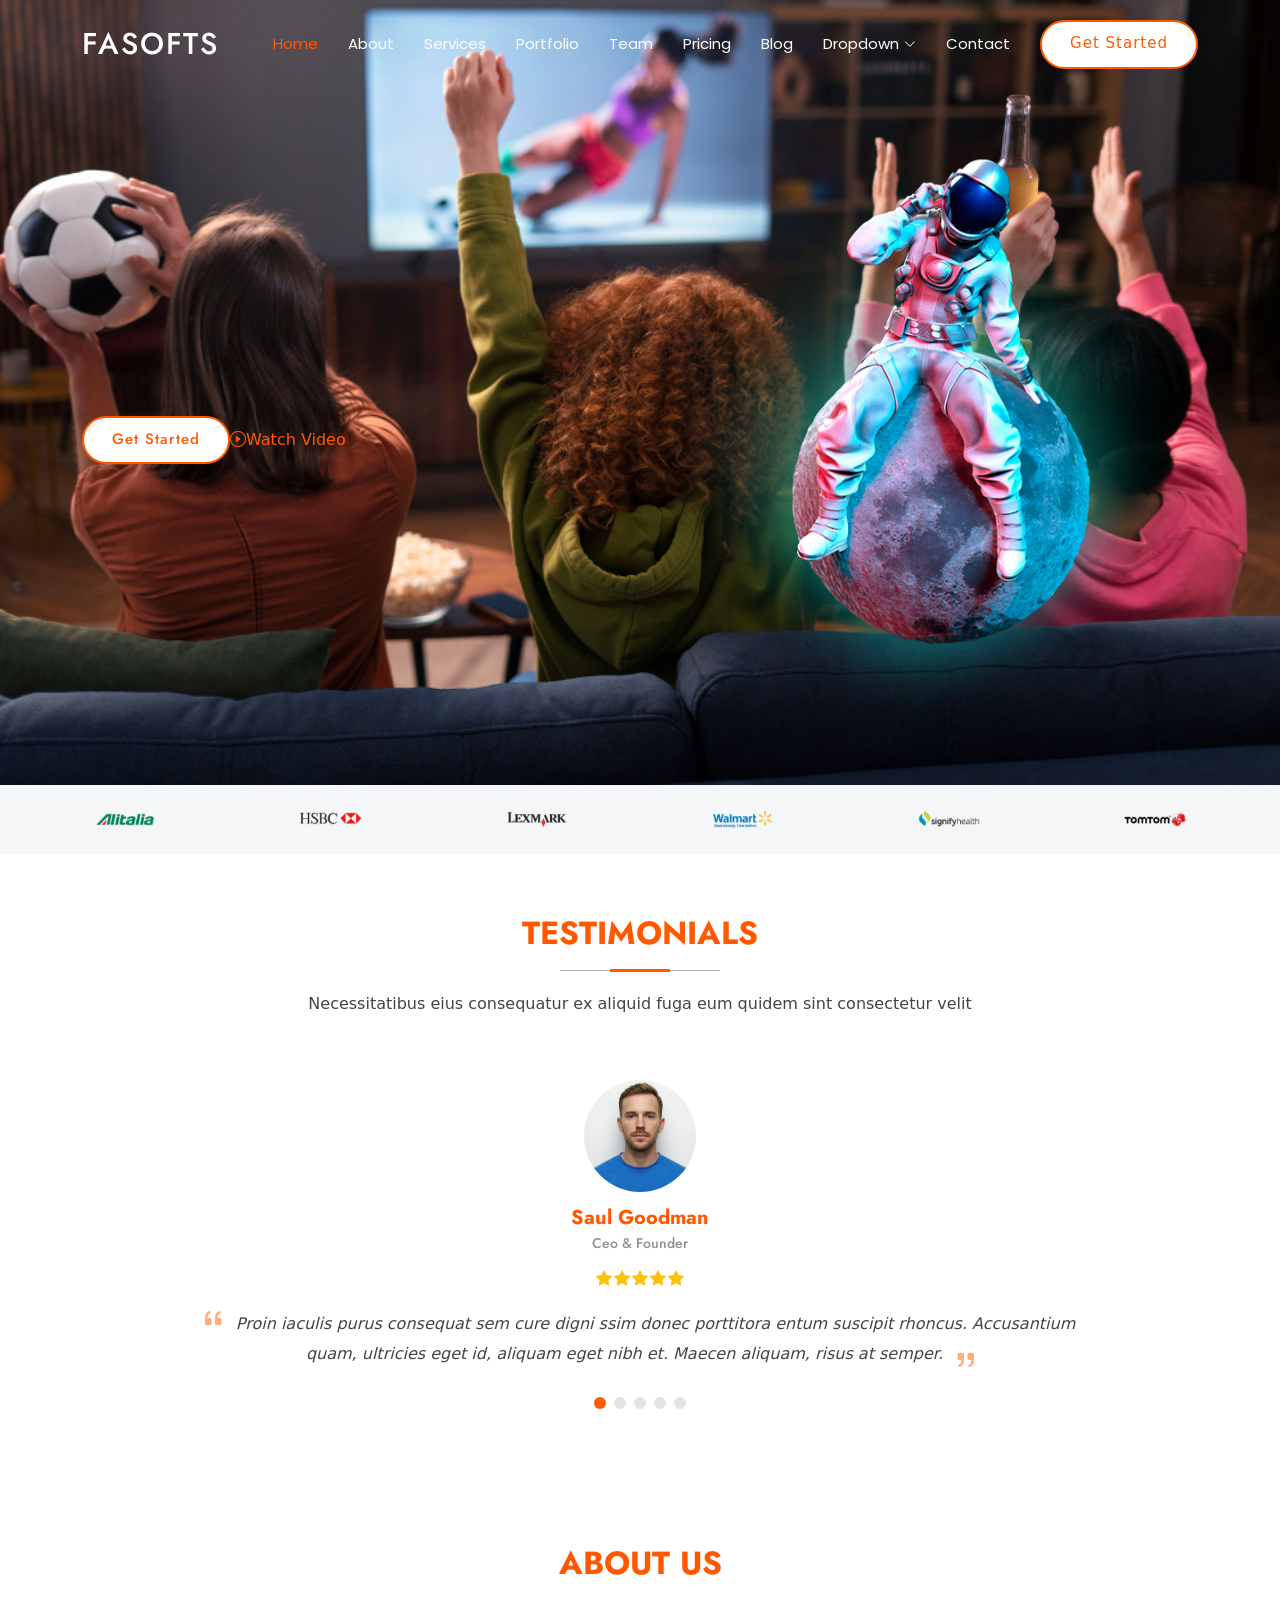
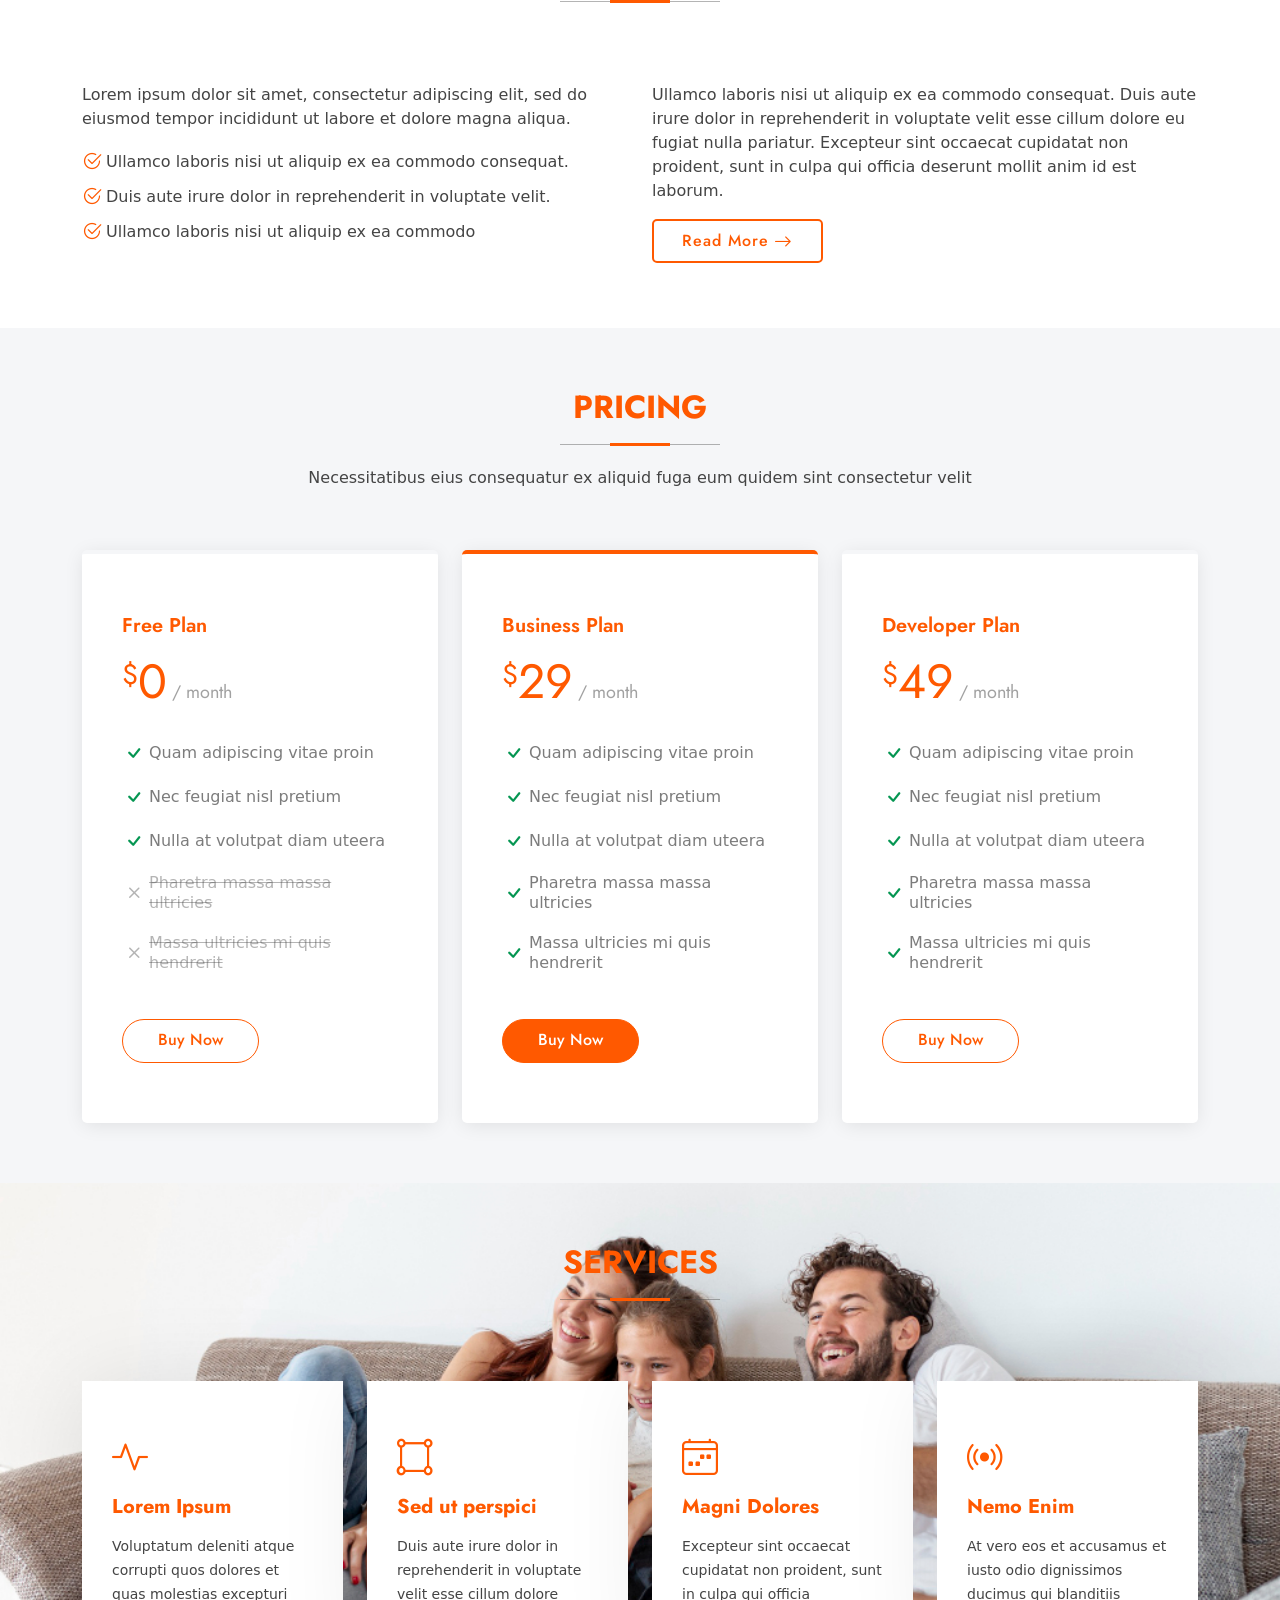
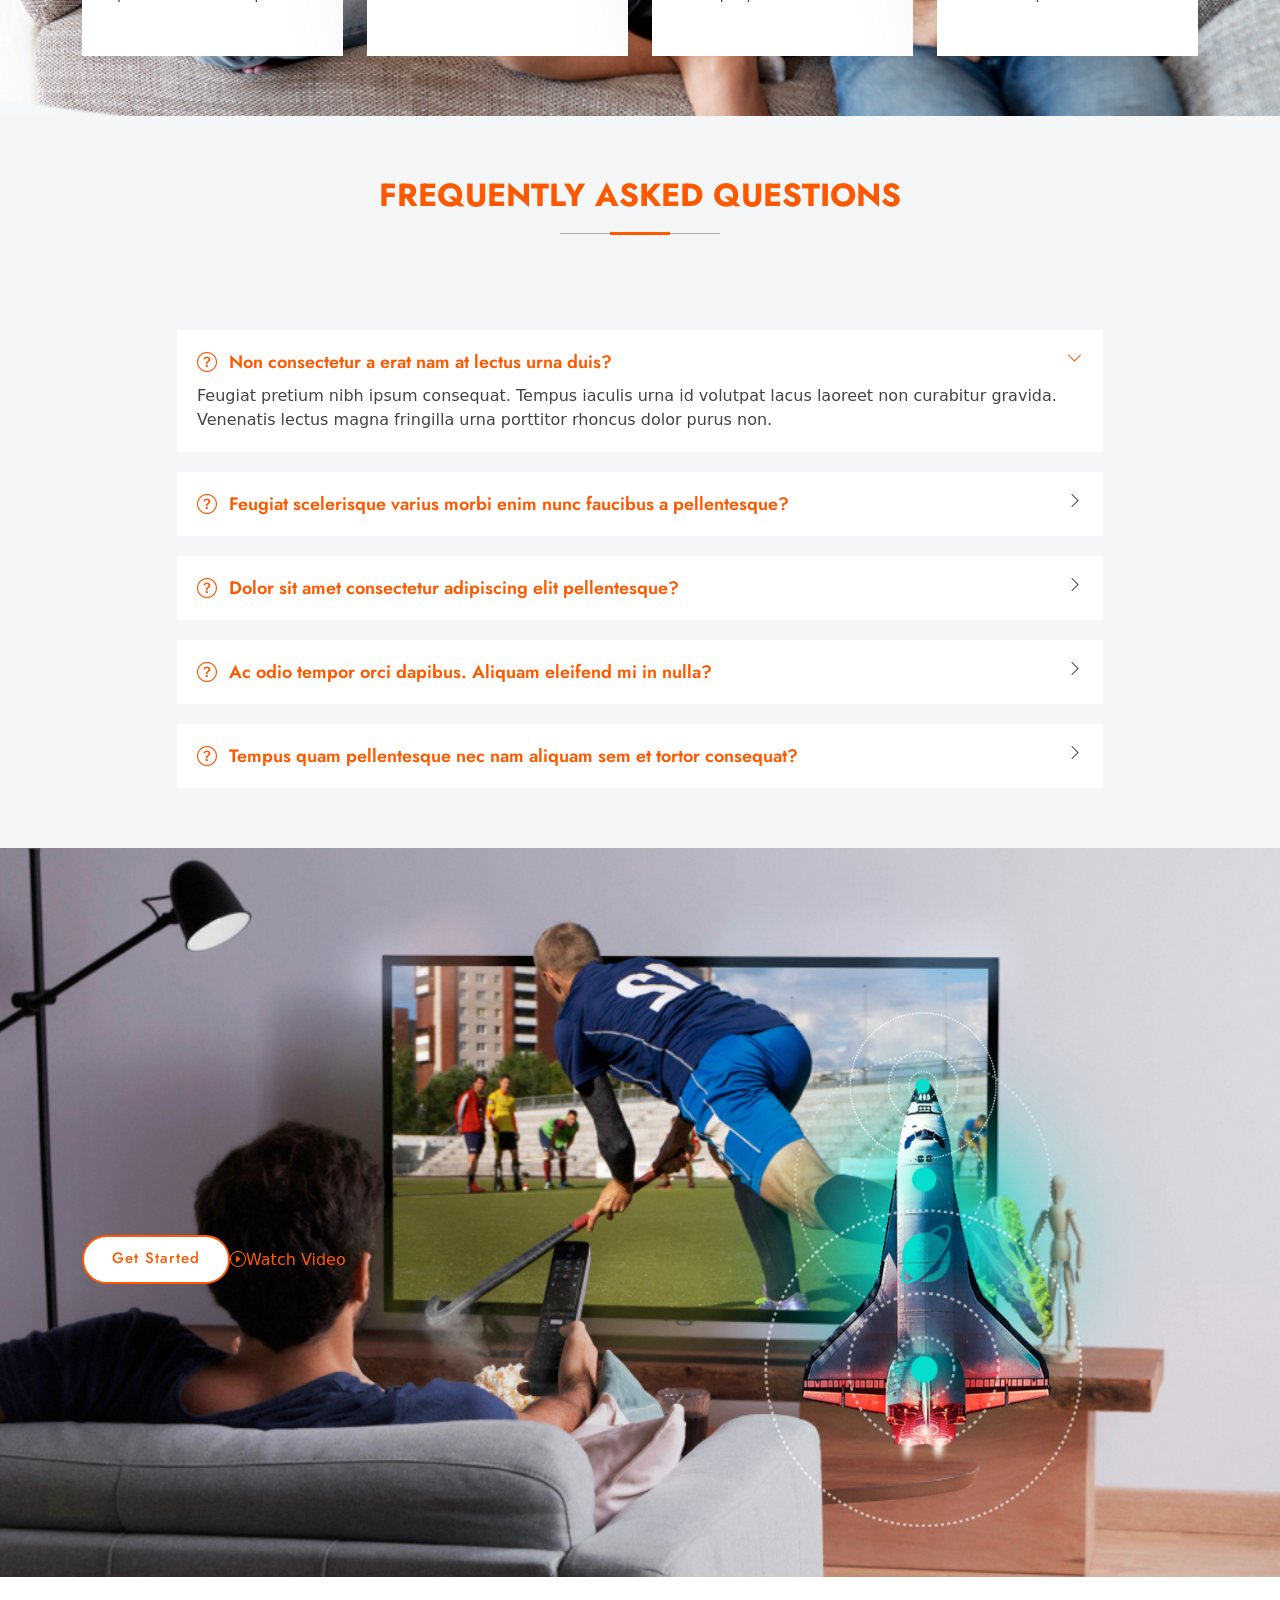
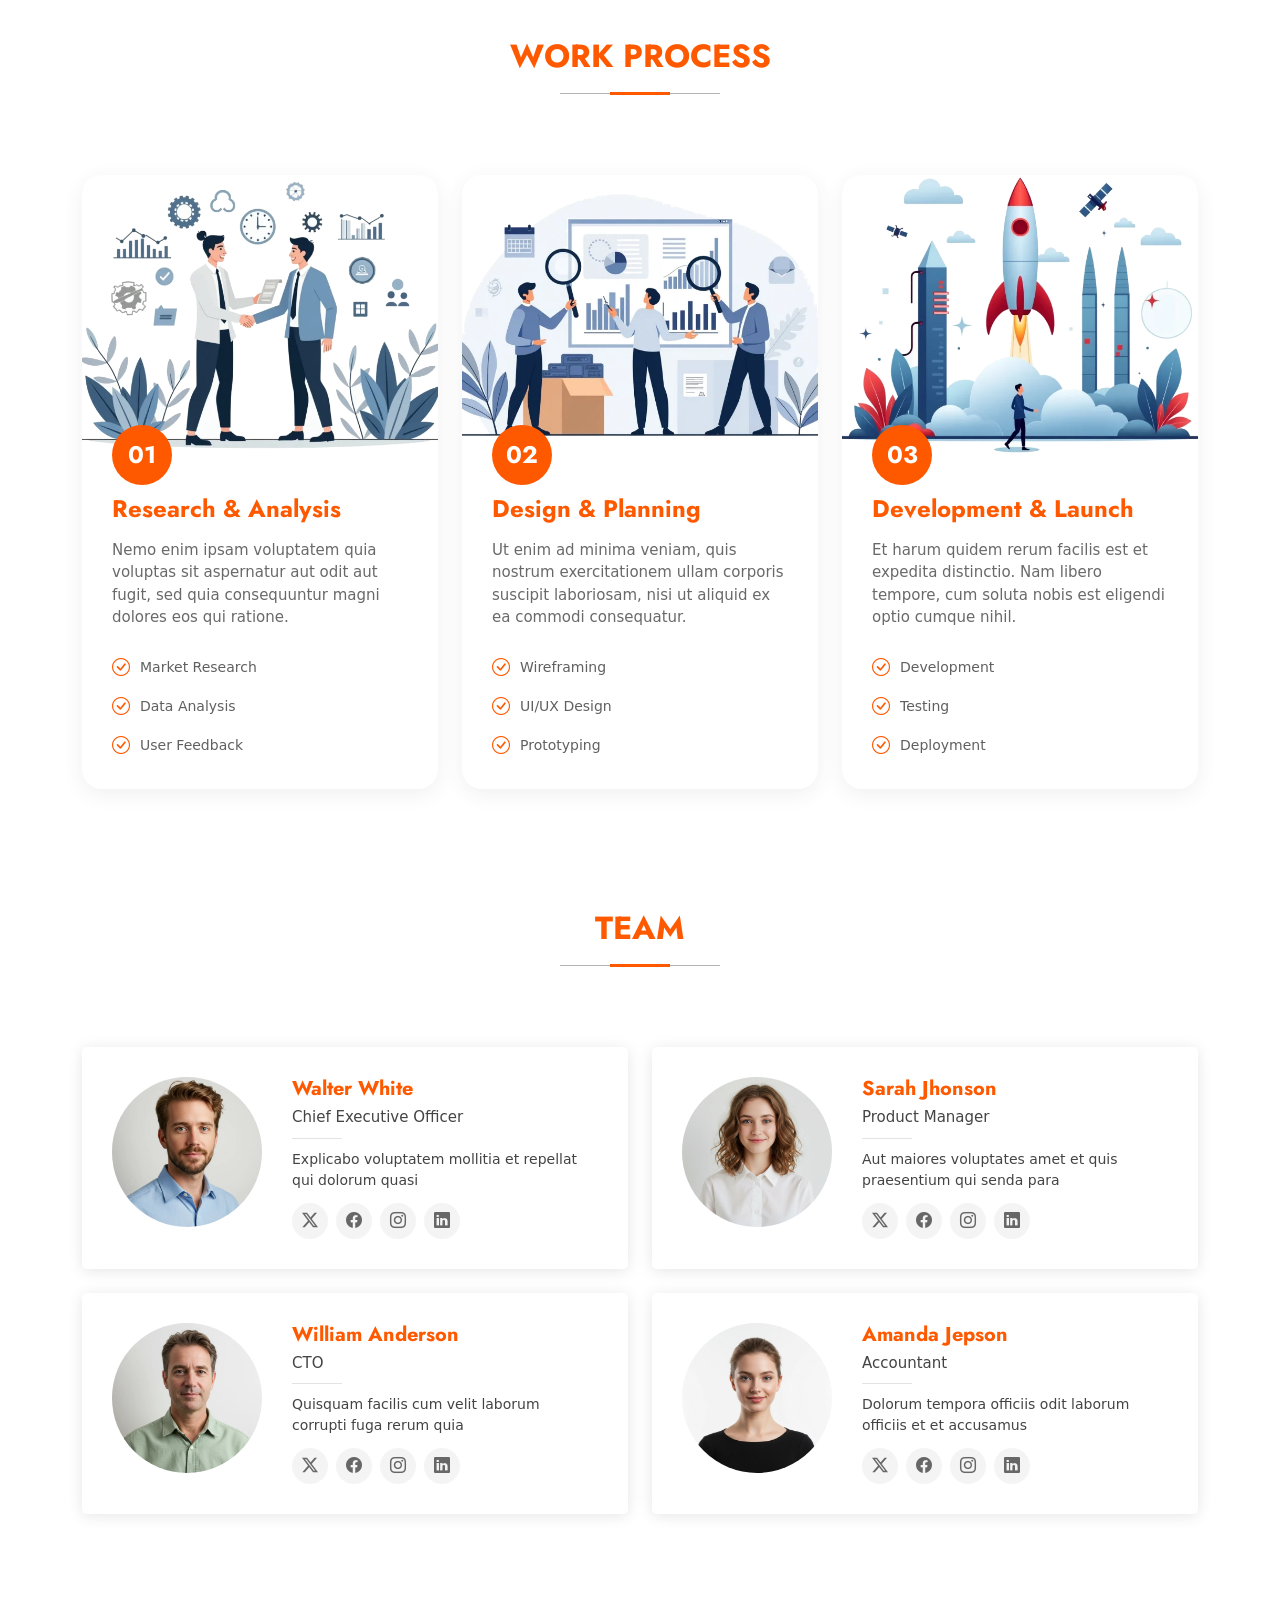
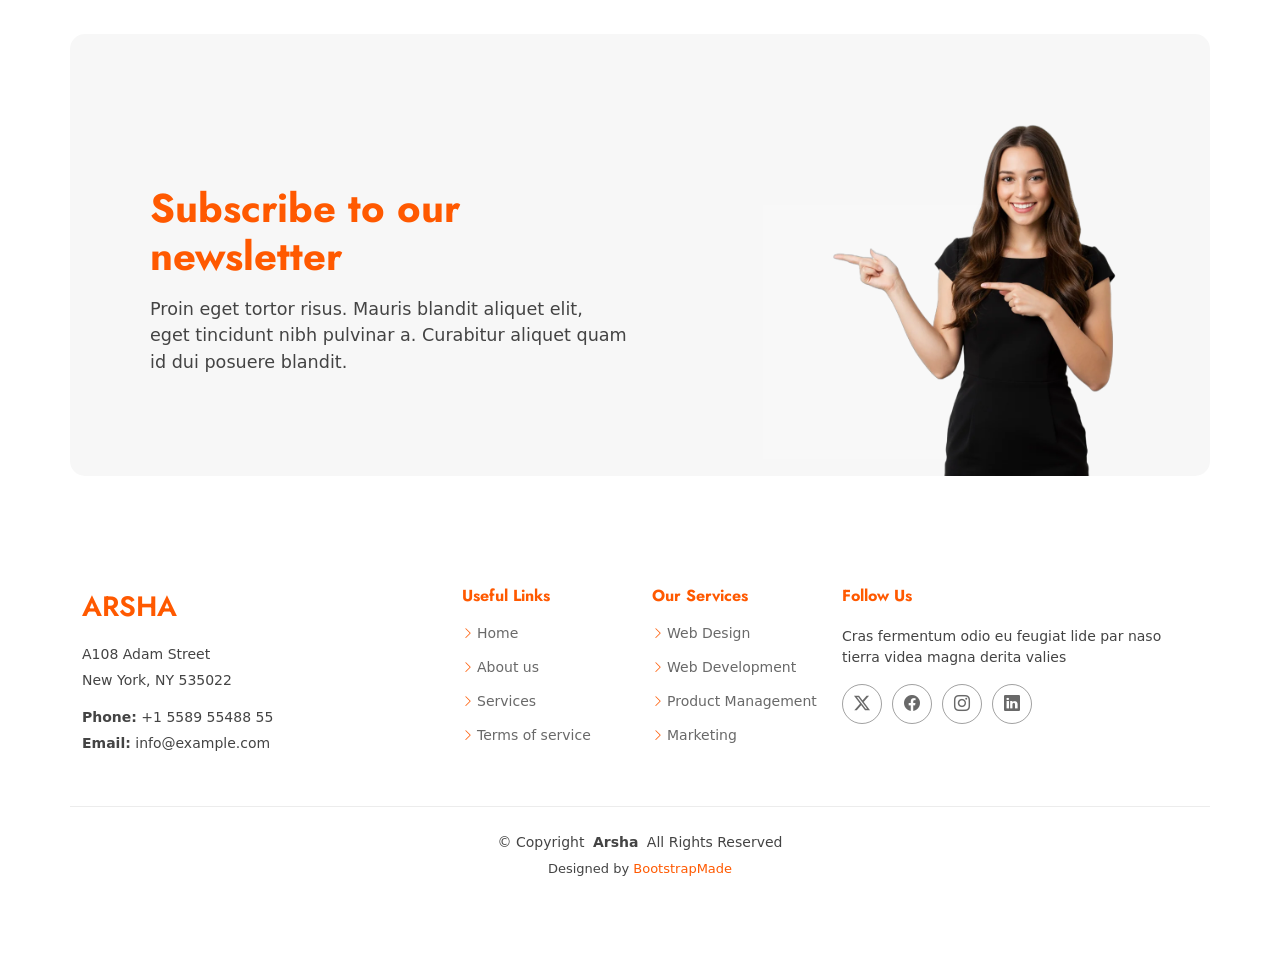
==== commit 2656b3bd: "0004" ====
--- a/index.html
+++ b/index.html
@@ -1,232 +1,1477 @@
-<!doctype html>
-
-<html lang="pt-BR">
+<!DOCTYPE html>
+<html lang="pt">
+
 <head>
-  <meta charset="utf-8" />
-  <meta name="viewport" content="width=device-width,initial-scale=1" />
-  <title>Fernando Angeli — Desenvolvedor | DevOps | SysAdmin</title>
-  <meta name="description" content="Portfólio de Fernando Angeli — desenvolvimento web, administração de servidores Linux, aplicações Android e IPTV." />  <!-- Google Font -->  <link href="https://fonts.googleapis.com/css2?family=Inter:wght@300;400;600;700;800&display=swap" rel="stylesheet">  <style>
-    :root{
-      --bg:#0f1724; --card:#0b1120; --muted:#9aa4b2; --accent:#4f46e5; --glass: rgba(255,255,255,0.04);
-      --radius:14px; --maxw:1100px; color-scheme: dark;
-    }
-    *{box-sizing:border-box}
-    html,body{height:100%}
-    body{font-family:Inter,system-ui,Segoe UI,Roboto,-apple-system,"Helvetica Neue",Arial; margin:0; background:linear-gradient(180deg,#071028 0%, #071223 60%); color:#e6eef8; -webkit-font-smoothing:antialiased; -moz-osx-font-smoothing:grayscale}
-    .container{max-width:var(--maxw);margin:40px auto;padding:28px}
-
-    /* header */
-    header{display:flex;align-items:center;justify-content:space-between;gap:18px}
-    .brand{display:flex;align-items:center;gap:14px}
-    .logo{width:56px;height:56px;border-radius:12px;background:linear-gradient(135deg,var(--accent),#06b6d4);display:grid;place-items:center;font-weight:800;color:white}
-    .brand h1{margin:0;font-size:16px;letter-spacing:0.4px}
-    nav{display:flex;gap:14px}
-    nav a{color:var(--muted);text-decoration:none;padding:8px 12px;border-radius:10px;font-weight:600}
-    nav a:hover{color:white;background:rgba(255,255,255,0.03)}
-
-    /* hero */
-    .hero{display:grid;grid-template-columns:1fr 360px;gap:28px;margin-top:28px;align-items:center}
-    .card{background:linear-gradient(180deg, rgba(255,255,255,0.02), transparent); border-radius:var(--radius); padding:26px; box-shadow:0 6px 30px rgba(2,6,23,0.7);}
-    .intro h2{margin:0;font-size:28px}
-    .intro p{color:var(--muted);line-height:1.5;margin-top:12px}
-    .cta{display:flex;gap:10px;margin-top:16px}
-    .btn{background:var(--accent);border:none;color:white;padding:10px 16px;border-radius:10px;font-weight:700;cursor:pointer}
-    .btn.ghost{background:transparent;border:1px solid rgba(255,255,255,0.06)}
-
-    /* profile card */
-    .profile{display:flex;flex-direction:column;gap:16px}
-    .avatar{height:120px;width:120px;border-radius:16px;background:linear-gradient(180deg,#0ea5a5,#7c3aed);display:grid;place-items:center;font-weight:800;font-size:22px}
-    .meta{color:var(--muted)}
-    .skills{display:flex;flex-wrap:wrap;gap:8px;margin-top:8px}
-    .skill{background:var(--glass);padding:8px 10px;border-radius:999px;font-weight:600;color:var(--muted)}
-
-    /* projects */
-    .section{margin-top:34px}
-    .grid{display:grid;grid-template-columns:repeat(3,1fr);gap:18px}
-    .project{background:linear-gradient(180deg, rgba(255,255,255,0.02), transparent); padding:14px;border-radius:12px}
-    .project h3{margin:0 0 8px 0}
-    .project p{margin:0;color:var(--muted);font-size:14px}
-
-    /* responsive */
-    @media (max-width:1000px){.hero{grid-template-columns:1fr;}.grid{grid-template-columns:repeat(2,1fr)} }
-    @media (max-width:640px){.grid{grid-template-columns:1fr}.container{padding:18px} .logo{width:48px;height:48px}}
-
-    /* footer */
-    footer{margin-top:42px;color:var(--muted);text-align:center;padding:18px}
-
-    /* subtle animations */
-    .reveal{opacity:0;transform:translateY(10px);animation:reveal .7s ease forwards}
-    .reveal.delay{animation-delay:.12s}
-    @keyframes reveal{to{opacity:1;transform:none}}
-
-    /* project image placeholder */
-    .thumb{height:140px;border-radius:8px;background:linear-gradient(90deg,#0b1228,#071228);display:grid;place-items:center;color:#9fb1d9;font-weight:700}
-
-    /* contact */
-    .contact{display:flex;gap:18px;align-items:flex-start}
-    .contact form{flex:1;display:flex;flex-direction:column;gap:10px}
-    input,textarea{background:transparent;border:1px solid rgba(255,255,255,0.06);padding:12px;border-radius:10px;color:inherit}
-    textarea{min-height:120px}
-
-    /* badges */
-    .badges{display:flex;gap:8px;flex-wrap:wrap}
-    .badge{background:rgba(255,255,255,0.03);padding:8px 10px;border-radius:10px;font-weight:700;color:var(--muted)}
-  </style></head>
-<body>
-  <div class="container"><header>
-  <div class="brand">
-    <div class="logo">FA</div>
-    <div>
-      <h1>Fernando Angeli</h1>
-      <div style="color:var(--muted);font-size:13px">Desenvolvedor | SysAdmin | Android & IPTV</div>
+  <meta charset="utf-8">
+  <meta content="width=device-width, initial-scale=1.0" name="viewport">
+  <title>FASOFTS ⚙️ ENGINNER</title>
+  <meta name="description" content="">
+  <meta name="keywords" content="">
+
+  <!-- Favicons -->
+  <link href="assets/img/favicon.png" rel="icon">
+  <link href="assets/img/apple-touch-icon.png" rel="apple-touch-icon">
+
+  <!-- Fonts -->
+  <link href="https://fonts.googleapis.com" rel="preconnect">
+  <link href="https://fonts.gstatic.com" rel="preconnect" crossorigin>
+  <link href="https://fonts.googleapis.com/css2?family=Open+Sans:ital,wght@0,300;0,400;0,500;0,600;0,700;0,800;1,300;1,400;1,500;1,600;1,700;1,800&family=Poppins:ital,wght@0,100;0,200;0,300;0,400;0,500;0,600;0,700;0,800;0,900;1,100;1,200;1,300;1,400;1,500;1,600;1,700;1,800;1,900&family=Jost:ital,wght@0,100;0,200;0,300;0,400;0,500;0,600;0,700;0,800;0,900;1,100;1,200;1,300;1,400;1,500;1,600;1,700;1,800;1,900&display=swap" rel="stylesheet">
+
+  <!-- Vendor CSS Files -->
+  <link href="assets/vendor/bootstrap/css/bootstrap.min.css" rel="stylesheet">
+  <link href="assets/vendor/bootstrap-icons/bootstrap-icons.css" rel="stylesheet">
+  <link href="assets/vendor/aos/aos.css" rel="stylesheet">
+  <link href="assets/vendor/glightbox/css/glightbox.min.css" rel="stylesheet">
+  <link href="assets/vendor/swiper/swiper-bundle.min.css" rel="stylesheet">
+
+  <!-- Main CSS File -->
+  <link href="assets/css/main.css" rel="stylesheet">
+
+  <!-- =======================================================
+  * Template Name: Arsha
+  * Template URL: https://bootstrapmade.com/arsha-free-bootstrap-html-template-corporate/
+  * Updated: Feb 22 2025 with Bootstrap v5.3.3
+  * Author: BootstrapMade.com
+  * License: https://bootstrapmade.com/license/
+  ======================================================== -->
+</head>
+
+<body class="index-page">
+
+  <header id="header" class="header d-flex align-items-center fixed-top">
+    <div class="container-fluid container-xl position-relative d-flex align-items-center">
+
+      <a href="index.html" class="logo d-flex align-items-center me-auto">
+        <!-- Uncomment the line below if you also wish to use an image logo -->
+        <!-- <img src="assets/img/logo.webp" alt=""> -->
+        <h1 class="sitename">FASOFTS</h1>
+      </a>
+
+      <nav id="navmenu" class="navmenu">
+        <ul>
+          <li><a href="#hero" class="active">Home</a></li>
+          <li><a href="#about">About</a></li>
+          <li><a href="#services">Services</a></li>
+          <li><a href="#portfolio">Portfolio</a></li>
+          <li><a href="#team">Team</a></li>
+          <li><a href="#pricing">Pricing</a></li>
+          <li><a href="blog.html">Blog</a></li>
+          <li class="dropdown"><a href="#"><span>Dropdown</span> <i class="bi bi-chevron-down toggle-dropdown"></i></a>
+            <ul>
+              <li><a href="#">Dropdown 1</a></li>
+              <li class="dropdown"><a href="#"><span>Deep Dropdown</span> <i class="bi bi-chevron-down toggle-dropdown"></i></a>
+                <ul>
+                  <li><a href="#">Deep Dropdown 1</a></li>
+                  <li><a href="#">Deep Dropdown 2</a></li>
+                  <li><a href="#">Deep Dropdown 3</a></li>
+                  <li><a href="#">Deep Dropdown 4</a></li>
+                  <li><a href="#">Deep Dropdown 5</a></li>
+                </ul>
+              </li>
+              <li><a href="#">Dropdown 2</a></li>
+              <li><a href="#">Dropdown 3</a></li>
+              <li><a href="#">Dropdown 4</a></li>
+            </ul>
+          </li>
+          <li><a href="#contact">Contact</a></li>
+        </ul>
+        <i class="mobile-nav-toggle d-xl-none bi bi-list"></i>
+      </nav>
+
+    <!--<a class="btn-getstarted" href="#about">Get Started</a>-->
+    <a class="btn-getstarted" href="#about" style="background:#fff; color: var(--accent-color); border: 2px solid var(--accent-color); border-radius: 50px; padding: 10px 28px 12px 28px; display: inline-block; font-weight: 500; font-size: 15px; letter-spacing: 1px; transition: 0.5s;">Get Started</a>
+
+
+    </div>
+    
+    <style>
+  .hero {
+    background-repeat: no-repeat;
+    background-size: cover;
+    background-position: center;
+  }
+   </style>
+
+  </header>
+
+  <main class="main">
+
+    <!-- Hero Section -->
+    <section id="hero" class="hero section dark-background">
+
+      <div class="container">
+        <div class="row gy-4">
+          <div class="col-lg-6 order-2 order-lg-1 d-flex flex-column justify-content-center" data-aos="zoom-out">
+            <h1> </h1>
+            <p>  </p>
+            <div class="d-flex">
+              <a href="#about" class="btn-get-started">Get Started</a>
+              <a href="https://www.youtube.com/watch?v=Y7f98aduVJ8" class="glightbox btn-watch-video d-flex align-items-center"><i class="bi bi-play-circle"></i><span>Watch Video</span></a>
+            </div>
+          </div>
+          <div class="col-lg-6 order-1 order-lg-2 hero-img" data-aos="zoom-out" data-aos-delay="200">
+            <img src="assets/img/hero-img.png" class="img-fluid animated" alt="">
+          </div>
+        </div>
+      </div>
+
+    </section><!-- /Hero Section -->
+
+
+<!-- JavaScript para alterar o background -->
+  <script> document.addEventListener('DOMContentLoaded', function() { 
+      console.log('JavaScript carregado.');
+      // Lista de imagens
+      const images = [ 'assets/img/background.jpg', 
+        'assets/img/background-1.jpg',
+        'assets/img/background-2.jpg', 
+        'assets/img/background-3.jpg',
+        'assets/img/background-4.jpg', 
+        'assets/img/background-5.jpg',
+        'assets/img/background-6.jpg', 
+        
+        'assets/img/background-8.jpg', 
+         
+        'assets/img/background-10.jpg', 
+        'assets/img/background-11.jpg', 
+        'assets/img/background-12.jpg', 
+        'assets/img/background-13.jpg', 
+        'assets/img/background-14.jpg', 
+        'assets/img/background-15.jpg', 
+        'assets/img/background-16.jpg'
+      ];
+      
+      // Seleciona uma imagem aleatória
+      const randomImage = images[Math.floor(Math.random() * 
+      images.length)]; console.log('Imagem selecionada:', 
+      randomImage);
+      
+      // Define a imagem de background
+      const heroSection = document.getElementById('hero'); if 
+      (heroSection) {
+        heroSection.style.backgroundImage = `url(${randomImage})`; 
+        console.log('Background definido.');
+      } else {
+        console.log('Elemento #hero não encontrado.');
+      }
+    });
+  </script>
+
+    <!-- Clients Section -->
+    <section id="clients" class="clients section light-background">
+
+      <div class="container" data-aos="zoom-in">
+
+        <div class="swiper init-swiper">
+          <script type="application/json" class="swiper-config">
+            {
+              "loop": true,
+              "speed": 600,
+              "autoplay": {
+                "delay": 5000
+              },
+              "slidesPerView": "auto",
+              "pagination": {
+                "el": ".swiper-pagination",
+                "type": "bullets",
+                "clickable": true
+              },
+              "breakpoints": {
+                "320": {
+                  "slidesPerView": 2,
+                  "spaceBetween": 40
+                },
+                "480": {
+                  "slidesPerView": 3,
+                  "spaceBetween": 60
+                },
+                "640": {
+                  "slidesPerView": 4,
+                  "spaceBetween": 80
+                },
+                "992": {
+                  "slidesPerView": 5,
+                  "spaceBetween": 120
+                },
+                "1200": {
+                  "slidesPerView": 6,
+                  "spaceBetween": 120
+                }
+              }
+            }
+          </script>
+          <div class="swiper-wrapper align-items-center">
+            <div class="swiper-slide"><img src="assets/img/clients/clients-1.webp" class="img-fluid" alt=""></div>
+            <div class="swiper-slide"><img src="assets/img/clients/clients-2.webp" class="img-fluid" alt=""></div>
+            <div class="swiper-slide"><img src="assets/img/clients/clients-3.webp" class="img-fluid" alt=""></div>
+            <div class="swiper-slide"><img src="assets/img/clients/clients-4.webp" class="img-fluid" alt=""></div>
+            <div class="swiper-slide"><img src="assets/img/clients/clients-5.webp" class="img-fluid" alt=""></div>
+            <div class="swiper-slide"><img src="assets/img/clients/clients-6.webp" class="img-fluid" alt=""></div>
+            <div class="swiper-slide"><img src="assets/img/clients/clients-7.webp" class="img-fluid" alt=""></div>
+            <div class="swiper-slide"><img src="assets/img/clients/clients-8.webp" class="img-fluid" alt=""></div>
+          </div>
+        </div>
+
+      </div>
+
+    </section><!-- /Clients Section 
+    
+    
+    
+    <!-- Testimonials Section -->
+    <section id="testimonials" class="testimonials section">
+    <!-- <section id="testimonials" class="testimonials section light-background" style="background: url('assets/img/background-10.jpg') no-repeat center center; background-size: cover;">-->
+
+      <!-- Section Title -->
+      <div class="container section-title" data-aos="fade-up">
+        <h2>Testimonials</h2>
+        <p>Necessitatibus eius consequatur ex aliquid fuga eum quidem sint consectetur velit</p>
+      </div><!-- End Section Title -->
+
+      <div class="container" data-aos="fade-up" data-aos-delay="100">
+
+        <div class="swiper init-swiper">
+          <script type="application/json" class="swiper-config">
+            {
+              "loop": true,
+              "speed": 600,
+              "autoplay": {
+                "delay": 5000
+              },
+              "slidesPerView": "auto",
+              "pagination": {
+                "el": ".swiper-pagination",
+                "type": "bullets",
+                "clickable": true
+              }
+            }
+          </script>
+          <div class="swiper-wrapper">
+
+            <div class="swiper-slide">
+              <div class="testimonial-item">
+                <img src="assets/img/person/person-m-9.webp" class="testimonial-img" alt="">
+                <h3>Saul Goodman</h3>
+                <h4>Ceo &amp; Founder</h4>
+                <div class="stars">
+                  <i class="bi bi-star-fill"></i><i class="bi bi-star-fill"></i><i class="bi bi-star-fill"></i><i class="bi bi-star-fill"></i><i class="bi bi-star-fill"></i>
+                </div>
+                <p>
+                  <i class="bi bi-quote quote-icon-left"></i>
+                  <span>Proin iaculis purus consequat sem cure digni ssim donec porttitora entum suscipit rhoncus. Accusantium quam, ultricies eget id, aliquam eget nibh et. Maecen aliquam, risus at semper.</span>
+                  <i class="bi bi-quote quote-icon-right"></i>
+                </p>
+              </div>
+            </div><!-- End testimonial item -->
+
+            <div class="swiper-slide">
+              <div class="testimonial-item">
+                <img src="assets/img/person/person-f-5.webp" class="testimonial-img" alt="">
+                <h3>Sara Wilsson</h3>
+                <h4>Designer</h4>
+                <div class="stars">
+                  <i class="bi bi-star-fill"></i><i class="bi bi-star-fill"></i><i class="bi bi-star-fill"></i><i class="bi bi-star-fill"></i><i class="bi bi-star-fill"></i>
+                </div>
+                <p>
+                  <i class="bi bi-quote quote-icon-left"></i>
+                  <span>Export tempor illum tamen malis malis eram quae irure esse labore quem cillum quid cillum eram malis quorum velit fore eram velit sunt aliqua noster fugiat irure amet legam anim culpa.</span>
+                  <i class="bi bi-quote quote-icon-right"></i>
+                </p>
+              </div>
+            </div><!-- End testimonial item -->
+
+            <div class="swiper-slide">
+              <div class="testimonial-item">
+                <img src="assets/img/person/person-f-12.webp" class="testimonial-img" alt="">
+                <h3>Jena Karlis</h3>
+                <h4>Store Owner</h4>
+                <div class="stars">
+                  <i class="bi bi-star-fill"></i><i class="bi bi-star-fill"></i><i class="bi bi-star-fill"></i><i class="bi bi-star-fill"></i><i class="bi bi-star-fill"></i>
+                </div>
+                <p>
+                  <i class="bi bi-quote quote-icon-left"></i>
+                  <span>Enim nisi quem export duis labore cillum quae magna enim sint quorum nulla quem veniam duis minim tempor labore quem eram duis noster aute amet eram fore quis sint minim.</span>
+                  <i class="bi bi-quote quote-icon-right"></i>
+                </p>
+              </div>
+            </div><!-- End testimonial item -->
+
+            <div class="swiper-slide">
+              <div class="testimonial-item">
+                <img src="assets/img/person/person-m-12.webp" class="testimonial-img" alt="">
+                <h3>Matt Brandon</h3>
+                <h4>Freelancer</h4>
+                <div class="stars">
+                  <i class="bi bi-star-fill"></i><i class="bi bi-star-fill"></i><i class="bi bi-star-fill"></i><i class="bi bi-star-fill"></i><i class="bi bi-star-fill"></i>
+                </div>
+                <p>
+                  <i class="bi bi-quote quote-icon-left"></i>
+                  <span>Fugiat enim eram quae cillum dolore dolor amet nulla culpa multos export minim fugiat minim velit minim dolor enim duis veniam ipsum anim magna sunt elit fore quem dolore labore illum veniam.</span>
+                  <i class="bi bi-quote quote-icon-right"></i>
+                </p>
+              </div>
+            </div><!-- End testimonial item -->
+
+            <div class="swiper-slide">
+              <div class="testimonial-item">
+                <img src="assets/img/person/person-m-13.webp" class="testimonial-img" alt="">
+                <h3>John Larson</h3>
+                <h4>Entrepreneur</h4>
+                <div class="stars">
+                  <i class="bi bi-star-fill"></i><i class="bi bi-star-fill"></i><i class="bi bi-star-fill"></i><i class="bi bi-star-fill"></i><i class="bi bi-star-fill"></i>
+                </div>
+                <p>
+                  <i class="bi bi-quote quote-icon-left"></i>
+                  <span>Quis quorum aliqua sint quem legam fore sunt eram irure aliqua veniam tempor noster veniam enim culpa labore duis sunt culpa nulla illum cillum fugiat legam esse veniam culpa fore nisi cillum quid.</span>
+                  <i class="bi bi-quote quote-icon-right"></i>
+                </p>
+              </div>
+            </div><!-- End testimonial item -->
+
+          </div>
+          <div class="swiper-pagination"></div>
+        </div>
+
+      </div>
+
+    </section><!-- /Testimonials Section -->
+    
+    
+    
+    
+    
+    
+    
+    
+    
+    
+    
+    
+    
+    
+    
+    
+    
+    
+    
+    
+    
+    
+    
+    
+    
+    
+    
+    
+    
+    
+    
+    
+
+    <!-- About Section -->
+    <section id="about" class="about section">
+    <!--<section id="about" class="about section light-background" style="background: url('assets/img/background-13.jpg') no-repeat center center; background-size: cover;">    <section id="testimonials" class="testimonials section light-background" style="background: url('assets/img/background-10.jpg') no-repeat center center; background-size: cover;">-->
+
+      <!-- Section Title -->
+      <div class="container section-title" data-aos="fade-up">
+        <h2>About Us</h2>
+      </div><!-- End Section Title -->
+
+      <div class="container">
+
+        <div class="row gy-4">
+
+          <div class="col-lg-6 content" data-aos="fade-up" data-aos-delay="100">
+            <p>
+              Lorem ipsum dolor sit amet, consectetur adipiscing elit, sed do eiusmod tempor incididunt ut labore et dolore
+              magna aliqua.
+            </p>
+            <ul>
+              <li><i class="bi bi-check2-circle"></i> <span>Ullamco laboris nisi ut aliquip ex ea commodo consequat.</span></li>
+              <li><i class="bi bi-check2-circle"></i> <span>Duis aute irure dolor in reprehenderit in voluptate velit.</span></li>
+              <li><i class="bi bi-check2-circle"></i> <span>Ullamco laboris nisi ut aliquip ex ea commodo</span></li>
+            </ul>
+          </div>
+
+          <div class="col-lg-6" data-aos="fade-up" data-aos-delay="200">
+            <p>Ullamco laboris nisi ut aliquip ex ea commodo consequat. Duis aute irure dolor in reprehenderit in voluptate velit esse cillum dolore eu fugiat nulla pariatur. Excepteur sint occaecat cupidatat non proident, sunt in culpa qui officia deserunt mollit anim id est laborum. </p>
+            <a href="#" class="read-more"><span>Read More</span><i class="bi bi-arrow-right"></i></a>
+          </div>
+
+        </div>
+
+      </div>
+
+    </section><!-- /About Section -->
+    
+    
+    
+    
+    <!-- Pricing Section -->
+    <section id="pricing" class="pricing section light-background">
+
+      <!-- Section Title -->
+      <div class="container section-title" data-aos="fade-up">
+        <h2>Pricing</h2>
+        <p>Necessitatibus eius consequatur ex aliquid fuga eum quidem sint consectetur velit</p>
+      </div><!-- End Section Title -->
+
+      <div class="container">
+
+        <div class="row gy-4">
+
+          <div class="col-lg-4" data-aos="zoom-in" data-aos-delay="100">
+            <div class="pricing-item">
+              <h3>Free Plan</h3>
+              <h4><sup>$</sup>0<span> / month</span></h4>
+              <ul>
+                <li><i class="bi bi-check"></i> <span>Quam adipiscing vitae proin</span></li>
+                <li><i class="bi bi-check"></i> <span>Nec feugiat nisl pretium</span></li>
+                <li><i class="bi bi-check"></i> <span>Nulla at volutpat diam uteera</span></li>
+                <li class="na"><i class="bi bi-x"></i> <span>Pharetra massa massa ultricies</span></li>
+                <li class="na"><i class="bi bi-x"></i> <span>Massa ultricies mi quis hendrerit</span></li>
+              </ul>
+              <a href="#" class="buy-btn">Buy Now</a>
+            </div>
+          </div><!-- End Pricing Item -->
+
+          <div class="col-lg-4" data-aos="zoom-in" data-aos-delay="200">
+            <div class="pricing-item featured">
+              <h3>Business Plan</h3>
+              <h4><sup>$</sup>29<span> / month</span></h4>
+              <ul>
+                <li><i class="bi bi-check"></i> <span>Quam adipiscing vitae proin</span></li>
+                <li><i class="bi bi-check"></i> <span>Nec feugiat nisl pretium</span></li>
+                <li><i class="bi bi-check"></i> <span>Nulla at volutpat diam uteera</span></li>
+                <li><i class="bi bi-check"></i> <span>Pharetra massa massa ultricies</span></li>
+                <li><i class="bi bi-check"></i> <span>Massa ultricies mi quis hendrerit</span></li>
+              </ul>
+              <a href="#" class="buy-btn">Buy Now</a>
+            </div>
+          </div><!-- End Pricing Item -->
+
+          <div class="col-lg-4" data-aos="zoom-in" data-aos-delay="300">
+            <div class="pricing-item">
+              <h3>Developer Plan</h3>
+              <h4><sup>$</sup>49<span> / month</span></h4>
+              <ul>
+                <li><i class="bi bi-check"></i> <span>Quam adipiscing vitae proin</span></li>
+                <li><i class="bi bi-check"></i> <span>Nec feugiat nisl pretium</span></li>
+                <li><i class="bi bi-check"></i> <span>Nulla at volutpat diam uteera</span></li>
+                <li><i class="bi bi-check"></i> <span>Pharetra massa massa ultricies</span></li>
+                <li><i class="bi bi-check"></i> <span>Massa ultricies mi quis hendrerit</span></li>
+              </ul>
+              <a href="#" class="buy-btn">Buy Now</a>
+            </div>
+          </div><!-- End Pricing Item -->
+
+        </div>
+
+      </div>
+
+    </section><!-- /Pricing Section -->
+    
+    
+    
+    
+    
+    
+    
+    
+    
+    
+    
+    
+    
+    
+    
+    
+    
+<!-- Services Section with Background Image -->
+<section id="services" class="services section light-background" style="background: url('assets/img/background.jpg') no-repeat center center; background-size: cover;">
+  
+  <!-- Section Title -->
+  <div class="container section-title" data-aos="fade-up">
+    <h2>Services</h2>
+  <!--<p>Necessitatibus eius consequatur ex aliquid fuga eum quidem sint consectetur velit</p>-->
+  </div><!-- End Section Title -->
+
+  <div class="container">
+    <div class="row gy-4">
+      <div class="col-xl-3 col-md-6 d-flex" data-aos="fade-up" data-aos-delay="100">
+        <div class="service-item position-relative">
+          <div class="icon"><i class="bi bi-activity icon"></i></div>
+          <h4><a href="" class="stretched-link">Lorem Ipsum</a></h4>
+          <p>Voluptatum deleniti atque corrupti quos dolores et quas molestias excepturi</p>
+        </div>
+      </div><!-- End Service Item -->
+
+      <div class="col-xl-3 col-md-6 d-flex" data-aos="fade-up" data-aos-delay="200">
+        <div class="service-item position-relative">
+          <div class="icon"><i class="bi bi-bounding-box-circles icon"></i></div>
+          <h4><a href="" class="stretched-link">Sed ut perspici</a></h4>
+          <p>Duis aute irure dolor in reprehenderit in voluptate velit esse cillum dolore</p>
+        </div>
+      </div><!-- End Service Item -->
+
+      <div class="col-xl-3 col-md-6 d-flex" data-aos="fade-up" data-aos-delay="300">
+        <div class="service-item position-relative">
+          <div class="icon"><i class="bi bi-calendar4-week icon"></i></div>
+          <h4><a href="" class="stretched-link">Magni Dolores</a></h4>
+          <p>Excepteur sint occaecat cupidatat non proident, sunt in culpa qui officia</p>
+        </div>
+      </div><!-- End Service Item -->
+
+      <div class="col-xl-3 col-md-6 d-flex" data-aos="fade-up" data-aos-delay="400">
+        <div class="service-item position-relative">
+          <div class="icon"><i class="bi bi-broadcast icon"></i></div>
+          <h4><a href="" class="stretched-link">Nemo Enim</a></h4>
+          <p>At vero eos et accusamus et iusto odio dignissimos ducimus qui blanditiis</p>
+        </div>
+      </div><!-- End Service Item -->
     </div>
   </div>
 
-  <nav>
-    <a href="#about">Sobre</a>
-    <a href="#projects">Projetos</a>
-    <a href="#skills">Skills</a>
-    <a href="#contact">Contato</a>
-    <a href="#resume" class="btn ghost" style="padding:8px 12px">Baixar CV</a>
-  </nav>
-</header>
-
-<main>
-  <section class="hero">
-    <div class="card intro reveal">
-      <h2>Desenvolvo produtos digitais confiáveis — Android, servidores Linux e infra escalável.</h2>
-      <p>Sou engenheiro de tecnologia com foco em soluções de VPN, apps Android (IPTV), administração de servidores Linux e automação. Entrego código limpo, infraestrutura segura e documentação executável.</p>
-
-      <div class="cta">
-        <button class="btn" onclick="location.href='#contact'">Vamos conversar</button>
-        <button class="btn ghost" onclick="window.open('https://github.com/venturesolution','_blank')">GitHub</button>
-      </div>
-
-      <div style="margin-top:18px;color:var(--muted);display:flex;gap:12px;align-items:center">
-        <div class="badges">
-          <span class="badge">Linux</span>
-          <span class="badge">Android</span>
-          <span class="badge">Docker</span>
-          <span class="badge">CI/CD</span>
-        </div>
+</section><!-- /Services Section -->
+
+    
+
+
+
+
+
+
+
+
+
+
+
+
+
+
+
+
+
+
+
+    <!-- Faq 2 Section-->
+    <section id="faq-2" class="faq-2 section light-background">
+    <!--<section id="faq-2" class="faq-2 section light-background" style="background: url('assets/img/background-8.jpg') no-repeat center center; background-size: cover;">-->
+
+      <!-- Section Title -->
+      <div class="container section-title" data-aos="fade-up">
+        <h2>Frequently Asked Questions</h2>
+      <!--<p>Magnam dolores commodi suscipit. Necessitatibus eius consequatur ex aliquid fuga eum quidem. Sit sint consectetur velit. Quisquam quos quisquam cupiditate. Et nemo qui impedit suscipit alias ea. Quia fugiat sit in iste officiis commodi quidem hic quas.</p>-->
+      </div><!-- End Section Title -->
+
+      <div class="container">
+
+        <div class="row justify-content-center">
+
+          <div class="col-lg-10">
+
+            <div class="faq-container">
+
+              <div class="faq-item faq-active" data-aos="fade-up" data-aos-delay="200">
+                <i class="faq-icon bi bi-question-circle"></i>
+                <h3>Non consectetur a erat nam at lectus urna duis?</h3>
+                <div class="faq-content">
+                  <p>Feugiat pretium nibh ipsum consequat. Tempus iaculis urna id volutpat lacus laoreet non curabitur gravida. Venenatis lectus magna fringilla urna porttitor rhoncus dolor purus non.</p>
+                </div>
+                <i class="faq-toggle bi bi-chevron-right"></i>
+              </div><!-- End Faq item-->
+
+              <div class="faq-item" data-aos="fade-up" data-aos-delay="300">
+                <i class="faq-icon bi bi-question-circle"></i>
+                <h3>Feugiat scelerisque varius morbi enim nunc faucibus a pellentesque?</h3>
+                <div class="faq-content">
+                  <p>Dolor sit amet consectetur adipiscing elit pellentesque habitant morbi. Id interdum velit laoreet id donec ultrices. Fringilla phasellus faucibus scelerisque eleifend donec pretium. Est pellentesque elit ullamcorper dignissim. Mauris ultrices eros in cursus turpis massa tincidunt dui.</p>
+                </div>
+                <i class="faq-toggle bi bi-chevron-right"></i>
+              </div><!-- End Faq item-->
+
+              <div class="faq-item" data-aos="fade-up" data-aos-delay="400">
+                <i class="faq-icon bi bi-question-circle"></i>
+                <h3>Dolor sit amet consectetur adipiscing elit pellentesque?</h3>
+                <div class="faq-content">
+                  <p>Eleifend mi in nulla posuere sollicitudin aliquam ultrices sagittis orci. Faucibus pulvinar elementum integer enim. Sem nulla pharetra diam sit amet nisl suscipit. Rutrum tellus pellentesque eu tincidunt. Lectus urna duis convallis convallis tellus. Urna molestie at elementum eu facilisis sed odio morbi quis</p>
+                </div>
+                <i class="faq-toggle bi bi-chevron-right"></i>
+              </div><!-- End Faq item-->
+
+              <div class="faq-item" data-aos="fade-up" data-aos-delay="500">
+                <i class="faq-icon bi bi-question-circle"></i>
+                <h3>Ac odio tempor orci dapibus. Aliquam eleifend mi in nulla?</h3>
+                <div class="faq-content">
+                  <p>Dolor sit amet consectetur adipiscing elit pellentesque habitant morbi. Id interdum velit laoreet id donec ultrices. Fringilla phasellus faucibus scelerisque eleifend donec pretium. Est pellentesque elit ullamcorper dignissim. Mauris ultrices eros in cursus turpis massa tincidunt dui.</p>
+                </div>
+                <i class="faq-toggle bi bi-chevron-right"></i>
+              </div><!-- End Faq item-->
+
+              <div class="faq-item" data-aos="fade-up" data-aos-delay="600">
+                <i class="faq-icon bi bi-question-circle"></i>
+                <h3>Tempus quam pellentesque nec nam aliquam sem et tortor consequat?</h3>
+                <div class="faq-content">
+                  <p>Molestie a iaculis at erat pellentesque adipiscing commodo. Dignissim suspendisse in est ante in. Nunc vel risus commodo viverra maecenas accumsan. Sit amet nisl suscipit adipiscing bibendum est. Purus gravida quis blandit turpis cursus in</p>
+                </div>
+                <i class="faq-toggle bi bi-chevron-right"></i>
+              </div><!-- End Faq item-->
+
+            </div>
+
+          </div>
+
+        </div>
+
+      </div>
+
+    </section><!-- /Faq 2 Section -->
+    
+    
+    
+    
+    
+    
+    
+    
+    
+    
+    
+    
+    
+    
+    
+    
+    
+    
+    
+    
+    
+    
+    
+    
+    
+    
+    
+    
+    
+    
+    
+    
+    
+    
+    
+    
+    
+    
+    
+    
+    
+    
+
+    <!-- Why Us Section 
+    <section id="why-us" class="section why-us light-background" data-builder="section">
+
+      <div class="container-fluid">
+
+        <div class="row gy-4">
+
+          <div class="col-lg-7 d-flex flex-column justify-content-center order-2 order-lg-1">
+
+            <div class="content px-xl-5" data-aos="fade-up" data-aos-delay="100">
+              <h3><span>Eum ipsam laborum deleniti </span><strong>velit pariatur architecto aut nihil</strong></h3>
+              <p>
+                Lorem ipsum dolor sit amet, consectetur adipiscing elit, sed do eiusmod tempor incididunt ut labore et dolore magna aliqua. Duis aute irure dolor in reprehenderit
+              </p>
+            </div>
+
+            <div class="faq-container px-xl-5" data-aos="fade-up" data-aos-delay="200">
+
+              <div class="faq-item faq-active">
+
+                <h3><span>01</span> Non consectetur a erat nam at lectus urna duis?</h3>
+                <div class="faq-content">
+                  <p>Feugiat pretium nibh ipsum consequat. Tempus iaculis urna id volutpat lacus laoreet non curabitur gravida. Venenatis lectus magna fringilla urna porttitor rhoncus dolor purus non.</p>
+                </div>
+                <i class="faq-toggle bi bi-chevron-right"></i>
+              </div>
+
+              <div class="faq-item">
+                <h3><span>02</span> Feugiat scelerisque varius morbi enim nunc faucibus a pellentesque?</h3>
+                <div class="faq-content">
+                  <p>Dolor sit amet consectetur adipiscing elit pellentesque habitant morbi. Id interdum velit laoreet id donec ultrices. Fringilla phasellus faucibus scelerisque eleifend donec pretium. Est pellentesque elit ullamcorper dignissim. Mauris ultrices eros in cursus turpis massa tincidunt dui.</p>
+                </div>
+                <i class="faq-toggle bi bi-chevron-right"></i>
+              </div>
+
+              <div class="faq-item">
+                <h3><span>03</span> Dolor sit amet consectetur adipiscing elit pellentesque?</h3>
+                <div class="faq-content">
+                  <p>Eleifend mi in nulla posuere sollicitudin aliquam ultrices sagittis orci. Faucibus pulvinar elementum integer enim. Sem nulla pharetra diam sit amet nisl suscipit. Rutrum tellus pellentesque eu tincidunt. Lectus urna duis convallis convallis tellus. Urna molestie at elementum eu facilisis sed odio morbi quis</p>
+                </div>
+                <i class="faq-toggle bi bi-chevron-right"></i>
+              </div>
+
+            </div>
+
+          </div>
+          
+
+          <div class="col-lg-5 order-1 order-lg-2 why-us-img">
+            <img src="assets/img/why-us.png" class="img-fluid" alt="" data-aos="zoom-in" data-aos-delay="100">
+          </div>
+        </div>
+
+      </div>
+
+    </section>--><!-- /Why Us Section -->
+    
+    
+    
+    
+    
+    <!-- Hero Section 2 -->
+    <section id="hero2" class="hero section dark-background">
+
+      <div class="container">
+        <div class="row gy-4">
+          <div class="col-lg-6 order-2 order-lg-1 d-flex flex-column justify-content-center" data-aos="zoom-out">
+            <h1>  </h1>
+            <p>  </p>
+            <div class="d-flex">
+              <a href="#about" class="btn-get-started">Get Started</a>
+              <a href="https://www.youtube.com/watch?v=Y7f98aduVJ8" class="glightbox btn-watch-video d-flex align-items-center"><i class="bi bi-play-circle"></i><span>Watch Video</span></a>
+            </div>
+            </div>
+          <div class="col-lg-6 order-1 order-lg-2 hero-img" data-aos="zoom-out" data-aos-delay="200">
+            <img src="assets/img/decolavpn.png" class="img-fluid animated" alt="">
+          </div>
+        </div>
+      </div>
+
+    </section><!-- /Hero Section 2 -->
+    
+
+    <!-- JavaScript para alterar o background -->
+  <script> document.addEventListener('DOMContentLoaded', function() { 
+      console.log('JavaScript carregado.');
+      // Lista de imagens
+      const images = [ 'assets/img/background.jpg', 
+        'assets/img/background-1.jpg',
+        'assets/img/background-2.jpg', 
+        'assets/img/background-3.jpg',
+        'assets/img/background-4.jpg', 
+        'assets/img/background-5.jpg',
+        'assets/img/background-6.jpg', 
+        
+        'assets/img/background-8.jpg', 
+        
+        'assets/img/background-10.jpg', 
+        'assets/img/background-11.jpg', 
+        'assets/img/background-12.jpg', 
+        'assets/img/background-13.jpg', 
+        'assets/img/background-14.jpg', 
+        'assets/img/background-15.jpg', 
+        'assets/img/background-16.jpg'
+      ];
+      
+      // Seleciona uma imagem aleatória
+      const randomImage = images[Math.floor(Math.random() * 
+      images.length)]; console.log('Imagem selecionada:', 
+      randomImage);
+      
+      // Define a imagem de background
+      const heroSection = document.getElementById('hero2'); if 
+      (heroSection) {
+        heroSection.style.backgroundImage = `url(${randomImage})`; 
+        console.log('Background definido.');
+      } else {
+        console.log('Elemento #hero não encontrado.');
+      }
+    });
+  </script>
+    
+    
+    
+    
+    
+    
+    
+    
+    
+    
+
+    
+
+    <!-- Work Process Section -->
+    <section id="work-process" class="work-process section">
+
+      <!-- Section Title -->
+      <div class="container section-title" data-aos="fade-up">
+        <h2>Work Process</h2>
+      <!--<p>Necessitatibus eius consequatur ex aliquid fuga eum quidem sint consectetur velit</p>-->
+      </div><!-- End Section Title -->
+
+      <div class="container" data-aos="fade-up" data-aos-delay="100">
+
+        <div class="row gy-5">
+
+          <div class="col-lg-4" data-aos="fade-up" data-aos-delay="200">
+            <div class="steps-item">
+              <div class="steps-image">
+                <img src="assets/img/steps/steps-1.webp" alt="Step 1" class="img-fluid" loading="lazy">
+              </div>
+              <div class="steps-content">
+                <div class="steps-number">01</div>
+                <h3>Research &amp; Analysis</h3>
+                <p>Nemo enim ipsam voluptatem quia voluptas sit aspernatur aut odit aut fugit, sed quia consequuntur magni dolores eos qui ratione.</p>
+                <div class="steps-features">
+                  <div class="feature-item">
+                    <i class="bi bi-check-circle"></i>
+                    <span>Market Research</span>
+                  </div>
+                  <div class="feature-item">
+                    <i class="bi bi-check-circle"></i>
+                    <span>Data Analysis</span>
+                  </div>
+                  <div class="feature-item">
+                    <i class="bi bi-check-circle"></i>
+                    <span>User Feedback</span>
+                  </div>
+                </div>
+              </div>
+            </div><!-- End Steps Item -->
+          </div>
+
+          <div class="col-lg-4" data-aos="fade-up" data-aos-delay="300">
+            <div class="steps-item">
+              <div class="steps-image">
+                <img src="assets/img/steps/steps-2.webp" alt="Step 2" class="img-fluid" loading="lazy">
+              </div>
+              <div class="steps-content">
+                <div class="steps-number">02</div>
+                <h3>Design &amp; Planning</h3>
+                <p>Ut enim ad minima veniam, quis nostrum exercitationem ullam corporis suscipit laboriosam, nisi ut aliquid ex ea commodi consequatur.</p>
+                <div class="steps-features">
+                  <div class="feature-item">
+                    <i class="bi bi-check-circle"></i>
+                    <span>Wireframing</span>
+                  </div>
+                  <div class="feature-item">
+                    <i class="bi bi-check-circle"></i>
+                    <span>UI/UX Design</span>
+                  </div>
+                  <div class="feature-item">
+                    <i class="bi bi-check-circle"></i>
+                    <span>Prototyping</span>
+                  </div>
+                </div>
+              </div>
+            </div><!-- End Steps Item -->
+          </div>
+
+          <div class="col-lg-4" data-aos="fade-up" data-aos-delay="400">
+            <div class="steps-item">
+              <div class="steps-image">
+                <img src="assets/img/steps/steps-3.webp" alt="Step 3" class="img-fluid" loading="lazy">
+              </div>
+              <div class="steps-content">
+                <div class="steps-number">03</div>
+                <h3>Development &amp; Launch</h3>
+                <p>Et harum quidem rerum facilis est et expedita distinctio. Nam libero tempore, cum soluta nobis est eligendi optio cumque nihil.</p>
+                <div class="steps-features">
+                  <div class="feature-item">
+                    <i class="bi bi-check-circle"></i>
+                    <span>Development</span>
+                  </div>
+                  <div class="feature-item">
+                    <i class="bi bi-check-circle"></i>
+                    <span>Testing</span>
+                  </div>
+                  <div class="feature-item">
+                    <i class="bi bi-check-circle"></i>
+                    <span>Deployment</span>
+                  </div>
+                </div>
+              </div>
+            </div><!-- End Steps Item -->
+          </div>
+
+        </div>
+
+      </div>
+
+    </section><!-- /Work Process Section -->
+
+    <!-- Call To Action Section
+    <section id="call-to-action" class="call-to-action section dark-background">
+
+      <img src="assets/img/bg/bg-8.webp" alt="">
+
+      <div class="container">
+
+        <div class="row" data-aos="zoom-in" data-aos-delay="100">
+          <div class="col-xl-9 text-center text-xl-start">
+            <h3>Call To Action</h3>
+            <p>Duis aute irure dolor in reprehenderit in voluptate velit esse cillum dolore eu fugiat nulla pariatur. Excepteur sint occaecat cupidatat non proident, sunt in culpa qui officia deserunt mollit anim id est laborum.</p>
+          </div>
+          <div class="col-xl-3 cta-btn-container text-center">
+            <a class="cta-btn align-middle" href="#">Call To Action</a>
+          </div>
+        </div>
+
+      </div>
+
+    </section> --> <!-- /Call To Action Section -->
+
+    <!-- Portfolio Section -->
+    <!-- <section id="portfolio" class="portfolio section">
+
+      
+      <div class="container section-title" data-aos="fade-up">
+        <h2>Portfolio</h2>
+        <p>Necessitatibus eius consequatur ex aliquid fuga eum quidem sint consectetur velit</p>
+      </div>
+
+      <div class="container">
+
+        <div class="isotope-layout" data-default-filter="*" data-layout="masonry" data-sort="original-order">
+
+          <ul class="portfolio-filters isotope-filters" data-aos="fade-up" data-aos-delay="100">
+            <li data-filter="*" class="filter-active">All</li>
+            <li data-filter=".filter-app">App</li>
+            <li data-filter=".filter-product">Card</li>
+            <li data-filter=".filter-branding">Web</li>
+          </ul>
+
+          <div class="row gy-4 isotope-container" data-aos="fade-up" data-aos-delay="200">
+
+            <div class="col-lg-4 col-md-6 portfolio-item isotope-item filter-app">
+              <img src="assets/img/portfolio/portfolio-portrait-1.webp" class="img-fluid" alt="">
+              <div class="portfolio-info">
+                <h4>App 1</h4>
+                <p>Lorem ipsum, dolor sit</p>
+                <a href="assets/img/portfolio/portfolio-portrait-1.webp" title="App 1" data-gallery="portfolio-gallery-app" class="glightbox preview-link"><i class="bi bi-zoom-in"></i></a>
+                <a href="portfolio-details.html" title="More Details" class="details-link"><i class="bi bi-link-45deg"></i></a>
+              </div>
+            </div>
+
+            <div class="col-lg-4 col-md-6 portfolio-item isotope-item filter-product">
+              <img src="assets/img/portfolio/portfolio-1.webp" class="img-fluid" alt="">
+              <div class="portfolio-info">
+                <h4>Product 1</h4>
+                <p>Lorem ipsum, dolor sit</p>
+                <a href="assets/img/portfolio/portfolio-1.webp" title="Product 1" data-gallery="portfolio-gallery-product" class="glightbox preview-link"><i class="bi bi-zoom-in"></i></a>
+                <a href="portfolio-details.html" title="More Details" class="details-link"><i class="bi bi-link-45deg"></i></a>
+              </div>
+            </div>
+
+            <div class="col-lg-4 col-md-6 portfolio-item isotope-item filter-branding">
+              <img src="assets/img/portfolio/portfolio-3.webp" class="img-fluid" alt="">
+              <div class="portfolio-info">
+                <h4>Branding 1</h4>
+                <p>Lorem ipsum, dolor sit</p>
+                <a href="assets/img/portfolio/portfolio-3.webp" title="Branding 1" data-gallery="portfolio-gallery-branding" class="glightbox preview-link"><i class="bi bi-zoom-in"></i></a>
+                <a href="portfolio-details.html" title="More Details" class="details-link"><i class="bi bi-link-45deg"></i></a>
+              </div>
+            </div>
+
+            <div class="col-lg-4 col-md-6 portfolio-item isotope-item filter-app">
+              <img src="assets/img/portfolio/portfolio-4.webp" class="img-fluid" alt="">
+              <div class="portfolio-info">
+                <h4>App 2</h4>
+                <p>Lorem ipsum, dolor sit</p>
+                <a href="assets/img/portfolio/portfolio-4.webp" title="App 2" data-gallery="portfolio-gallery-app" class="glightbox preview-link"><i class="bi bi-zoom-in"></i></a>
+                <a href="portfolio-details.html" title="More Details" class="details-link"><i class="bi bi-link-45deg"></i></a>
+              </div>
+            </div>
+
+            <div class="col-lg-4 col-md-6 portfolio-item isotope-item filter-product">
+              <img src="assets/img/portfolio/portfolio-portrait-2.webp" class="img-fluid" alt="">
+              <div class="portfolio-info">
+                <h4>Product 2</h4>
+                <p>Lorem ipsum, dolor sit</p>
+                <a href="assets/img/portfolio/portfolio-portrait-2.webp" title="Product 2" data-gallery="portfolio-gallery-product" class="glightbox preview-link"><i class="bi bi-zoom-in"></i></a>
+                <a href="portfolio-details.html" title="More Details" class="details-link"><i class="bi bi-link-45deg"></i></a>
+              </div>
+            </div>
+
+            <div class="col-lg-4 col-md-6 portfolio-item isotope-item filter-branding">
+              <img src="assets/img/portfolio/portfolio-portrait-3.webp" class="img-fluid" alt="">
+              <div class="portfolio-info">
+                <h4>Branding 2</h4>
+                <p>Lorem ipsum, dolor sit</p>
+                <a href="assets/img/portfolio/portfolio-portrait-3.webp" title="Branding 2" data-gallery="portfolio-gallery-branding" class="glightbox preview-link"><i class="bi bi-zoom-in"></i></a>
+                <a href="portfolio-details.html" title="More Details" class="details-link"><i class="bi bi-link-45deg"></i></a>
+              </div>
+            </div>
+
+            <div class="col-lg-4 col-md-6 portfolio-item isotope-item filter-app">
+              <img src="assets/img/portfolio/portfolio-7.webp" class="img-fluid" alt="">
+              <div class="portfolio-info">
+                <h4>App 3</h4>
+                <p>Lorem ipsum, dolor sit</p>
+                <a href="assets/img/portfolio/portfolio-7.webp" title="App 3" data-gallery="portfolio-gallery-app" class="glightbox preview-link"><i class="bi bi-zoom-in"></i></a>
+                <a href="portfolio-details.html" title="More Details" class="details-link"><i class="bi bi-link-45deg"></i></a>
+              </div>
+            </div>
+
+            <div class="col-lg-4 col-md-6 portfolio-item isotope-item filter-product">
+              <img src="assets/img/portfolio/portfolio-8.webp" class="img-fluid" alt="">
+              <div class="portfolio-info">
+                <h4>Product 3</h4>
+                <p>Lorem ipsum, dolor sit</p>
+                <a href="assets/img/portfolio/portfolio-8.webp" title="Product 3" data-gallery="portfolio-gallery-product" class="glightbox preview-link"><i class="bi bi-zoom-in"></i></a>
+                <a href="portfolio-details.html" title="More Details" class="details-link"><i class="bi bi-link-45deg"></i></a>
+              </div>
+            </div>
+
+            <div class="col-lg-4 col-md-6 portfolio-item isotope-item filter-branding">
+              <img src="assets/img/portfolio/portfolio-9.webp" class="img-fluid" alt="">
+              <div class="portfolio-info">
+                <h4>Branding 3</h4>
+                <p>Lorem ipsum, dolor sit</p>
+                <a href="assets/img/portfolio/portfolio-9.webp" title="Branding 2" data-gallery="portfolio-gallery-branding" class="glightbox preview-link"><i class="bi bi-zoom-in"></i></a>
+                <a href="portfolio-details.html" title="More Details" class="details-link"><i class="bi bi-link-45deg"></i></a>
+              </div>
+            </div>
+
+          </div>
+
+        </div>
+
+      </div>
+
+    </section> --> <!-- /Portfolio Section -->
+    
+    
+    
+    
+    
+
+    <!-- Team Section -->
+    <section id="team" class="team section">
+
+      <!-- Section Title -->
+      <div class="container section-title" data-aos="fade-up">
+        <h2>Team</h2>
+      <!--<p>Necessitatibus eius consequatur ex aliquid fuga eum quidem sint consectetur velit</p>-->
+      </div><!-- End Section Title -->
+
+      <div class="container">
+
+        <div class="row gy-4">
+
+          <div class="col-lg-6" data-aos="fade-up" data-aos-delay="100">
+            <div class="team-member d-flex align-items-start">
+              <div class="pic"><img src="assets/img/person/person-m-7.webp" class="img-fluid" alt=""></div>
+              <div class="member-info">
+                <h4>Walter White</h4>
+                <span>Chief Executive Officer</span>
+                <p>Explicabo voluptatem mollitia et repellat qui dolorum quasi</p>
+                <div class="social">
+                  <a href=""><i class="bi bi-twitter-x"></i></a>
+                  <a href=""><i class="bi bi-facebook"></i></a>
+                  <a href=""><i class="bi bi-instagram"></i></a>
+                  <a href=""> <i class="bi bi-linkedin"></i> </a>
+                </div>
+              </div>
+            </div>
+          </div><!-- End Team Member -->
+
+          <div class="col-lg-6" data-aos="fade-up" data-aos-delay="200">
+            <div class="team-member d-flex align-items-start">
+              <div class="pic"><img src="assets/img/person/person-f-8.webp" class="img-fluid" alt=""></div>
+              <div class="member-info">
+                <h4>Sarah Jhonson</h4>
+                <span>Product Manager</span>
+                <p>Aut maiores voluptates amet et quis praesentium qui senda para</p>
+                <div class="social">
+                  <a href=""><i class="bi bi-twitter-x"></i></a>
+                  <a href=""><i class="bi bi-facebook"></i></a>
+                  <a href=""><i class="bi bi-instagram"></i></a>
+                  <a href=""> <i class="bi bi-linkedin"></i> </a>
+                </div>
+              </div>
+            </div>
+          </div><!-- End Team Member -->
+
+          <div class="col-lg-6" data-aos="fade-up" data-aos-delay="300">
+            <div class="team-member d-flex align-items-start">
+              <div class="pic"><img src="assets/img/person/person-m-6.webp" class="img-fluid" alt=""></div>
+              <div class="member-info">
+                <h4>William Anderson</h4>
+                <span>CTO</span>
+                <p>Quisquam facilis cum velit laborum corrupti fuga rerum quia</p>
+                <div class="social">
+                  <a href=""><i class="bi bi-twitter-x"></i></a>
+                  <a href=""><i class="bi bi-facebook"></i></a>
+                  <a href=""><i class="bi bi-instagram"></i></a>
+                  <a href=""> <i class="bi bi-linkedin"></i> </a>
+                </div>
+              </div>
+            </div>
+          </div><!-- End Team Member -->
+
+          <div class="col-lg-6" data-aos="fade-up" data-aos-delay="400">
+            <div class="team-member d-flex align-items-start">
+              <div class="pic"><img src="assets/img/person/person-f-4.webp" class="img-fluid" alt=""></div>
+              <div class="member-info">
+                <h4>Amanda Jepson</h4>
+                <span>Accountant</span>
+                <p>Dolorum tempora officiis odit laborum officiis et et accusamus</p>
+                <div class="social">
+                  <a href=""><i class="bi bi-twitter-x"></i></a>
+                  <a href=""><i class="bi bi-facebook"></i></a>
+                  <a href=""><i class="bi bi-instagram"></i></a>
+                  <a href=""> <i class="bi bi-linkedin"></i> </a>
+                </div>
+              </div>
+            </div>
+          </div><!-- End Team Member -->
+
+        </div>
+
+      </div>
+
+    </section><!-- /Team Section -->
+
+    
+
+    
+    
+    
+    
+
+    
+
+    <!-- Subscribe Section -->
+    <section id="subscribe" class="subscribe section">
+      <div class="container" data-aos="fade-up" data-aos-delay="100">
+        <div class="row gy-4 justify-content-between align-items-center">
+          <div class="col-lg-6">
+            <div class="cta-content" data-aos="fade-up" data-aos-delay="200">
+              <h2>Subscribe to our newsletter</h2>
+              <p>Proin eget tortor risus. Mauris blandit aliquet elit, eget tincidunt nibh pulvinar a. Curabitur aliquet quam id dui posuere blandit.</p>
+              <form action="forms/newsletter.php" method="post" class="php-email-form cta-form" data-aos="fade-up" data-aos-delay="300">
+                <!--<div class="input-group mb-3">
+                  <input type="email" class="form-control" placeholder="Email address..." aria-label="Email address" aria-describedby="button-subscribe">
+                  <button class="btn btn-primary" type="submit" id="button-subscribe">Subscribe</button>
+                </div>-->
+                <div class="loading">Loading</div>
+                <div class="error-message"></div>
+                <div class="sent-message">Your subscription request has been sent. Thank you!</div>
+              </form>
+            </div>
+          </div>
+          <div class="col-lg-4">
+            <div class="cta-image" data-aos="zoom-out" data-aos-delay="200">
+              <img src="assets/img/cta/cta-1.webp" alt="" class="img-fluid">
+            </div>
+          </div>
+        </div>
+      </div>
+    </section><!-- /Subscribe Section -->
+
+    <!-- Recent Blog Postst Section -->
+    <!--<section id="recent-blog-postst" class="recent-blog-postst section light-background">
+
+     
+      <div class="container section-title" data-aos="fade-up">
+        <h2>Recent Blog Posts</h2>
+        <p>Necessitatibus eius consequatur ex aliquid fuga eum quidem sint consectetur velit</p>
+      </div>
+
+      <div class="container">
+
+        <div class="row gy-5">
+
+          <div class="col-xl-4 col-md-6">
+            <div class="post-item position-relative h-100" data-aos="fade-up" data-aos-delay="100">
+
+              <div class="post-img position-relative overflow-hidden">
+                <img src="assets/img/blog/blog-post-1.webp" class="img-fluid" alt="">
+                <span class="post-date">December 12</span>
+              </div>
+
+              <div class="post-content d-flex flex-column">
+
+                <h3 class="post-title">Eum ad dolor et. Autem aut fugiat debitis</h3>
+
+                <div class="meta d-flex align-items-center">
+                  <div class="d-flex align-items-center">
+                    <i class="bi bi-person"></i> <span class="ps-2">Julia Parker</span>
+                  </div>
+                  <span class="px-3 text-black-50">/</span>
+                  <div class="d-flex align-items-center">
+                    <i class="bi bi-folder2"></i> <span class="ps-2">Politics</span>
+                  </div>
+                </div>
+
+                <hr>
+
+                <a href="blog-details.html" class="readmore stretched-link"><span>Read More</span><i class="bi bi-arrow-right"></i></a>
+
+              </div>
+
+            </div>
+          </div>
+
+          <div class="col-xl-4 col-md-6">
+            <div class="post-item position-relative h-100" data-aos="fade-up" data-aos-delay="200">
+
+              <div class="post-img position-relative overflow-hidden">
+                <img src="assets/img/blog/blog-post-2.webp" class="img-fluid" alt="">
+                <span class="post-date">July 17</span>
+              </div>
+
+              <div class="post-content d-flex flex-column">
+
+                <h3 class="post-title">Et repellendus molestiae qui est sed omnis</h3>
+
+                <div class="meta d-flex align-items-center">
+                  <div class="d-flex align-items-center">
+                    <i class="bi bi-person"></i> <span class="ps-2">Mario Douglas</span>
+                  </div>
+                  <span class="px-3 text-black-50">/</span>
+                  <div class="d-flex align-items-center">
+                    <i class="bi bi-folder2"></i> <span class="ps-2">Sports</span>
+                  </div>
+                </div>
+
+                <hr>
+
+                <a href="blog-details.html" class="readmore stretched-link"><span>Read More</span><i class="bi bi-arrow-right"></i></a>
+
+              </div>
+
+            </div>
+          </div>
+
+          <div class="col-xl-4 col-md-6" data-aos="fade-up" data-aos-delay="300">
+            <div class="post-item position-relative h-100">
+
+              <div class="post-img position-relative overflow-hidden">
+                <img src="assets/img/blog/blog-post-3.webp" class="img-fluid" alt="">
+                <span class="post-date">September 05</span>
+              </div>
+
+              <div class="post-content d-flex flex-column">
+
+                <h3 class="post-title">Quia assumenda est et veritati tirana ploder</h3>
+
+                <div class="meta d-flex align-items-center">
+                  <div class="d-flex align-items-center">
+                    <i class="bi bi-person"></i> <span class="ps-2">Lisa Hunter</span>
+                  </div>
+                  <span class="px-3 text-black-50">/</span>
+                  <div class="d-flex align-items-center">
+                    <i class="bi bi-folder2"></i> <span class="ps-2">Economics</span>
+                  </div>
+                </div>
+
+                <hr>
+
+                <a href="blog-details.html" class="readmore stretched-link"><span>Read More</span><i class="bi bi-arrow-right"></i></a>
+
+              </div>
+
+            </div>
+          </div>
+
+        </div>
+
+      </div>
+
+    </section> --> <!-- /Recent Blog Postst Section -->
+
+    <!-- Contact Section -->
+    <!-- <section id="contact" class="contact section">
+
+      
+      <div class="container section-title" data-aos="fade-up">
+        <h2>Contact</h2>
+        <p>Necessitatibus eius consequatur ex aliquid fuga eum quidem sint consectetur velit</p>
+      </div>
+
+       <div class="container" data-aos="fade-up" data-aos-delay="100">
+
+        <div class="row gy-4">
+
+          <div class="col-lg-5">
+
+            <div class="info-wrap">
+              <div class="info-item d-flex" data-aos="fade-up" data-aos-delay="200">
+                <i class="bi bi-geo-alt flex-shrink-0"></i>
+                <div>
+                  <h3>Address</h3>
+                  <p>A108 Adam Street, New York, NY 535022</p>
+                </div>
+      </div> 
+
+              <div class="info-item d-flex" data-aos="fade-up" data-aos-delay="300">
+                <i class="bi bi-telephone flex-shrink-0"></i>
+                <div>
+                  <h3>Call Us</h3>
+                  <p>+1 5589 55488 55</p>
+                </div>
+              </div>
+
+              <div class="info-item d-flex" data-aos="fade-up" data-aos-delay="400">
+                <i class="bi bi-envelope flex-shrink-0"></i>
+                <div>
+                  <h3>Email Us</h3>
+                  <p>info@example.com</p>
+                </div>
+              </div>
+
+              <iframe src="https://www.google.com/maps/embed?pb=!1m14!1m8!1m3!1d48389.78314118045!2d-74.006138!3d40.710059!3m2!1i1024!2i768!4f13.1!3m3!1m2!1s0x89c25a22a3bda30d%3A0xb89d1fe6bc499443!2sDowntown%20Conference%20Center!5e0!3m2!1sen!2sus!4v1676961268712!5m2!1sen!2sus" frameborder="0" style="border:0; width: 100%; height: 270px;" allowfullscreen="" loading="lazy" referrerpolicy="no-referrer-when-downgrade"></iframe>
+            </div>
+          </div>
+
+          <div class="col-lg-7">
+            <form action="forms/contact.php" method="post" class="php-email-form" data-aos="fade-up" data-aos-delay="200">
+              <div class="row gy-4">
+
+                <div class="col-md-6">
+                  <label for="name-field" class="pb-2">Your Name</label>
+                  <input type="text" name="name" id="name-field" class="form-control" required="">
+                </div>
+
+                <div class="col-md-6">
+                  <label for="email-field" class="pb-2">Your Email</label>
+                  <input type="email" class="form-control" name="email" id="email-field" required="">
+                </div>
+
+                <div class="col-md-12">
+                  <label for="subject-field" class="pb-2">Subject</label>
+                  <input type="text" class="form-control" name="subject" id="subject-field" required="">
+                </div>
+
+                <div class="col-md-12">
+                  <label for="message-field" class="pb-2">Message</label>
+                  <textarea class="form-control" name="message" rows="10" id="message-field" required=""></textarea>
+                </div>
+
+                <div class="col-md-12 text-center">
+                  <div class="loading">Loading</div>
+                  <div class="error-message"></div>
+                  <div class="sent-message">Your message has been sent. Thank you!</div>
+
+                  <button type="submit">Send Message</button>
+                </div>
+
+              </div>
+            </form>
+          </div>
+
+        </div>
+
+      </div>
+
+    </section> --> <!-- /Contact Section -->
+
+  </main>
+
+  <footer id="footer" class="footer">
+
+    <!--<div class="footer-newsletter">
+      <div class="container">
+        <div class="row justify-content-center text-center">
+          <div class="col-lg-6">
+          <h4>Join Our Newsletter</h4>
+            <p>Subscribe to our newsletter and receive the latest news about our products and services!</p>
+            <form action="forms/newsletter.php" method="post" class="php-email-form">
+              <div class="newsletter-form"><input type="email" name="email"><input type="submit" value="Subscribe"></div>
+              <div class="loading">Loading</div>
+              <div class="error-message"></div>
+              <div class="sent-message">Your subscription request has been sent. Thank you!</div>
+            </form>
+          </div>
+        </div>
+      </div>
+    </div>-->
+
+    <div class="container footer-top">
+      <div class="row gy-4">
+        <div class="col-lg-4 col-md-6 footer-about">
+          <a href="index.html" class="d-flex align-items-center">
+            <span class="sitename">Arsha</span>
+          </a>
+          <div class="footer-contact pt-3">
+            <p>A108 Adam Street</p>
+            <p>New York, NY 535022</p>
+            <p class="mt-3"><strong>Phone:</strong> <span>+1 5589 55488 55</span></p>
+            <p><strong>Email:</strong> <span>info@example.com</span></p>
+          </div>
+        </div>
+
+        <div class="col-lg-2 col-md-3 footer-links">
+          <h4>Useful Links</h4>
+          <ul>
+            <li><i class="bi bi-chevron-right"></i> <a href="#">Home</a></li>
+            <li><i class="bi bi-chevron-right"></i> <a href="#">About us</a></li>
+            <li><i class="bi bi-chevron-right"></i> <a href="#">Services</a></li>
+            <li><i class="bi bi-chevron-right"></i> <a href="#">Terms of service</a></li>
+          </ul>
+        </div>
+
+        <div class="col-lg-2 col-md-3 footer-links">
+          <h4>Our Services</h4>
+          <ul>
+            <li><i class="bi bi-chevron-right"></i> <a href="#">Web Design</a></li>
+            <li><i class="bi bi-chevron-right"></i> <a href="#">Web Development</a></li>
+            <li><i class="bi bi-chevron-right"></i> <a href="#">Product Management</a></li>
+            <li><i class="bi bi-chevron-right"></i> <a href="#">Marketing</a></li>
+          </ul>
+        </div>
+
+        <div class="col-lg-4 col-md-12">
+          <h4>Follow Us</h4>
+          <p>Cras fermentum odio eu feugiat lide par naso tierra videa magna derita valies</p>
+          <div class="social-links d-flex">
+            <a href=""><i class="bi bi-twitter-x"></i></a>
+            <a href=""><i class="bi bi-facebook"></i></a>
+            <a href=""><i class="bi bi-instagram"></i></a>
+            <a href=""><i class="bi bi-linkedin"></i></a>
+          </div>
+        </div>
+
       </div>
     </div>
 
-    <aside class="card profile reveal delay">
-      <div style="display:flex;gap:12px;align-items:center">
-        <div class="avatar">FA</div>
-        <div>
-          <div style="font-weight:800">Fernando Angeli</div>
-          <div class="meta">Engenheiro de Tecnologia • Brasil</div>
-        </div>
-      </div>
-
-      <div class="meta">Resumo rápido</div>
-      <div class="meta" style="font-size:14px">10+ anos construindo infra Linux, apps Android e ferramentas de deployment. Especialista em VPN, IPTV, e otimização de servidores.</div>
-
-      <div class="skills">
-        <span class="skill">Go</span>
-        <span class="skill">Python</span>
-        <span class="skill">Bash</span>
-        <span class="skill">Flask</span>
-        <span class="skill">Git</span>
-        <span class="skill">Ansible</span>
-      </div>
-
-      <div style="display:flex;gap:8px;margin-top:10px">
-        <a class="btn" href="#projects">Ver projetos</a>
-        <a class="btn ghost" href="#contact">Contratar</a>
-      </div>
-    </aside>
-  </section>
-
-  <section id="projects" class="section">
-    <h3 style="margin:0 0 12px 0">Projetos em destaque</h3>
-    <div class="grid">
-      <article class="project reveal">
-        <div class="thumb">IPTV App</div>
-        <h3>IPTV Player Android</h3>
-        <p>App Android leve para reprodução de streams com autenticação, EPG e suporte a vários formatos. Backend em Flask — deploy em Ubuntu + Systemd.</p>
-      </article>
-
-      <article class="project reveal delay">
-        <div class="thumb">VPN</div>
-        <h3>VPN Android & Server</h3>
-        <p>Solução de VPN personalizada para Android com gerenciamento de perfis e integração com autenticação externa e logs centralizados.</p>
-      </article>
-
-      <article class="project reveal">
-        <div class="thumb">Infra</div>
-        <h3>Infra as Code</h3>
-        <p>Provisionamento de servidores, painéis de monitoração e pipelines CI/CD com Ansible + Docker + GitHub Actions.</p>
-      </article>
+    <div class="container copyright text-center mt-4">
+      <p>© <span>Copyright</span> <strong class="px-1 sitename">Arsha</strong> <span>All Rights Reserved</span></p>
+      <div class="credits">
+        <!-- All the links in the footer should remain intact. -->
+        <!-- You can delete the links only if you've purchased the pro version. -->
+        <!-- Licensing information: https://bootstrapmade.com/license/ -->
+        <!-- Purchase the pro version with working PHP/AJAX contact form: [buy-url] -->
+        Designed by <a href="https://bootstrapmade.com/">BootstrapMade</a>
+      </div>
     </div>
-  </section>
-
-  <section id="skills" class="section">
-    <h3 style="margin:0 0 12px 0">Tecnologias e ferramentas</h3>
-    <div class="card" style="display:flex;gap:18px;flex-wrap:wrap">
-      <div style="flex:1;min-width:200px">
-        <h4 style="margin:0 0 8px 0">Backend & Infra</h4>
-        <p class="meta">Linux, Systemd, Nginx, Docker, PostgreSQL, Redis, Prometheus, Grafana, Ansible</p>
-      </div>
-      <div style="flex:1;min-width:200px">
-        <h4 style="margin:0 0 8px 0">Desenvolvimento</h4>
-        <p class="meta">Android (Kotlin/Java), Flutter (se aplicável), Flask, FastAPI, Python, Go</p>
-      </div>
-      <div style="flex:1;min-width:200px">
-        <h4 style="margin:0 0 8px 0">Deploy & CI</h4>
-        <p class="meta">GitHub Actions, Docker Registry, S3, Certbot, Let's Encrypt</p>
-      </div>
-    </div>
-  </section>
-
-  <section id="contact" class="section">
-    <h3 style="margin:0 0 12px 0">Contato</h3>
-    <div class="card contact">
-      <form onsubmit="handleContact(event)">
-        <input id="name" placeholder="Nome" required />
-        <input id="email" type="email" placeholder="email@exemplo.com" required />
-        <textarea id="message" placeholder="Mensagem" required></textarea>
-        <div style="display:flex;gap:8px">
-          <button class="btn" type="submit">Enviar</button>
-          <button class="btn ghost" type="button" onclick="copyEmail()">Copiar email</button>
-        </div>
-        <div id="formMsg" style="color:var(--muted);margin-top:8px;font-size:13px"></div>
-      </form>
-
-      <aside style="width:320px">
-        <div style="font-weight:800">Conexões</div>
-        <div style="color:var(--muted);margin-top:8px">github.com/venturesolution</div>
-        <div style="color:var(--muted);margin-top:8px">Telefone e WhatsApp: (colocar)</div>
-        <div style="margin-top:12px" class="badges">
-          <span class="badge">Disponível para consultoria</span>
-          <span class="badge">Projetos remotos</span>
-        </div>
-      </aside>
-    </div>
-  </section>
-
-</main>
-
-<footer>
-  <div class="meta">© Fernando Angeli — Desenvolvedor. Site otimizado para GitHub Pages.</div>
-</footer>
-
-  </div>  <script>
-    // simple contact handler (mailto fallback)
-    function handleContact(e){
-      e.preventDefault();
-      const n=document.getElementById('name').value.trim();
-      const em=document.getElementById('email').value.trim();
-      const m=document.getElementById('message').value.trim();
-      if(!n||!em||!m){document.getElementById('formMsg').textContent='Preencha todos os campos';return}
-      const subject=encodeURIComponent('Contato pelo site: '+n);
-      const body=encodeURIComponent(m+"\n\n---\n"+n+" — " + em);
-      window.location.href='mailto:seu-email@exemplo.com?subject='+subject+'&body='+body;
-      document.getElementById('formMsg').textContent='Abrindo cliente de email...';
-    }
-    function copyEmail(){navigator.clipboard.writeText('seu-email@exemplo.com');document.getElementById('formMsg').textContent='Email copiado para área de transferência';}
-    document.querySelectorAll('.reveal').forEach((el,i)=>{el.style.animationDelay=(i*80)+'ms'})
-  </script></body>
+
+  </footer>
+
+  <!-- Scroll Top -->
+  <a href="#" id="scroll-top" class="scroll-top d-flex align-items-center justify-content-center"><i class="bi bi-arrow-up-short"></i></a>
+
+  <!-- Preloader -->
+  <div id="preloader"></div>
+
+  <!-- Vendor JS Files -->
+  <script src="assets/vendor/bootstrap/js/bootstrap.bundle.min.js"></script>
+  <script src="assets/vendor/php-email-form/validate.js"></script>
+  <script src="assets/vendor/aos/aos.js"></script>
+  <script src="assets/vendor/glightbox/js/glightbox.min.js"></script>
+  <script src="assets/vendor/swiper/swiper-bundle.min.js"></script>
+  <script src="assets/vendor/waypoints/noframework.waypoints.js"></script>
+  <script src="assets/vendor/imagesloaded/imagesloaded.pkgd.min.js"></script>
+  <script src="assets/vendor/isotope-layout/isotope.pkgd.min.js"></script>
+
+  <!-- Main JS File -->
+  <script src="assets/js/main.js"></script>
+
+</body>
+
 </html>
--- a/assets/css/main.css
+++ b/assets/css/main.css
@@ -0,0 +1,3551 @@
+:root {
+  --default-font: "Open Sans",  system-ui, -apple-system, "Segoe UI", Roboto, "Helvetica Neue", Arial, "Noto Sans", "Liberation Sans", sans-serif, "Apple Color Emoji", "Segoe UI Emoji", "Segoe UI Symbol", "Noto Color Emoji";
+  --heading-font: "Jost",  sans-serif;
+  --nav-font: "Poppins",  sans-serif;
+}
+
+/* Cores Globais - As variáveis de cor a seguir são usadas em todo o site. Atualizá‑las aqui mudará o esquema de cores do site inteiro */
+:root { 
+  --background-color: #ffffff; /* Cor de fundo de todo o site, incluindo seções individuais */
+  --default-color: #444444;    /* Cor padrão usada na maioria dos conteúdos de texto em todo o site */
+  --heading-color: #ff5900; /*37517e;    /* Cor para títulos, subtítulos e cabeçalhos em todo o site */
+  --accent-color: #ff5900; /*47b2e4;     /* Cor de destaque que representa sua marca no site. É usada em botões, links e outros elementos que precisam se destacar */
+  --surface-color: #ffffff;    /* A cor de superfície é usada como fundo de elementos em caixas dentro das seções,
+								como cards, caixas de ícones ou outros elementos que requerem separação visual do plano de fundo global. */
+  --contrast-color: #ffffff;   /* Cor de contraste para texto, garantindo legibilidade sobre fundos que usem as cores de destaque, títulos ou padrão. */
+}
+
+
+
+/* Cores do Menu de Navegação - As variáveis de cor a seguir são usadas especificamente para o menu de navegação. 
+   Elas são separadas das cores globais para permitir mais opções de personalização */
+
+:root {
+  --nav-color: #ffffff;  /* Cor padrão dos links do menu de navegação principal */  
+--nav-hover-color: #ff5900; /*47b2e4; /* Aplicada aos links do menu de navegação principal quando estão em foco (hover) ou ativos */  
+--nav-mobile-background-color: #ffffff; /* Usada como cor de fundo do menu de navegação em dispositivos móveis */  
+--nav-dropdown-background-color: #ffffff; /* Usada como cor de fundo dos itens suspensos que aparecem ao passar o mouse sobre os itens de navegação primária */  
+--nav-dropdown-color: #444444; /* Usada para os links de navegação dos itens suspensos no menu de navegação */  
+--nav-dropdown-hover-color: #ff5900; /*47b2e4; /* Semelhante à --nav-hover-color, esta cor é aplicada aos links do menu suspenso quando estão em foco (hover) */
+
+}
+
+/* Predefinições de Cor - Essas classes substituem as cores globais quando aplicadas a qualquer seção ou elemento, 
+   permitindo a reutilização do mesmo esquema de cores. */
+
+
+.light-background {
+  --background-color: #f5f6f8;
+  --surface-color: #ffffff;
+}
+
+.dark-background {
+  --background-color: #ff5900; /*37517e; /* background hero section e call to action */
+  --default-color: #ffffff;
+  --heading-color: #ffffff;
+  --surface-color: #ff5900;
+  --contrast-color: #ffffff;
+}
+
+/* Smooth scroll */
+:root {
+  scroll-behavior: smooth;
+}
+
+/*--------------------------------------------------------------
+# /* Estilização Geral e Classes Compartilhadas */
+--------------------------------------------------------------*/
+body {
+  color: var(--default-color);
+  background-color: var(--background-color);
+  font-family: var(--default-font);
+}
+
+a {
+  color: var(--accent-color);
+  text-decoration: none;
+  transition: 0.3s;
+}
+
+a:hover {
+  color: color-mix(in srgb, var(--accent-color), transparent 25%);
+  text-decoration: none;
+}
+
+h1,
+h2,
+h3,
+h4,
+h5,
+h6 {
+  color: var(--heading-color);
+  font-family: var(--heading-font);
+}
+
+/* Mensagens do Formulário de E-mail em PHP
+------------------------------*/
+.php-email-form .error-message {
+  display: none;
+  background: #df1529;
+  color: #ffffff;
+  text-align: left;
+  padding: 15px;
+  margin-bottom: 24px;
+  font-weight: 600;
+}
+
+.php-email-form .sent-message {
+  display: none;
+  color: #ffffff;
+  background: #059652;
+  text-align: center;
+  padding: 15px;
+  margin-bottom: 24px;
+  font-weight: 600;
+}
+
+.php-email-form .loading {
+  display: none;
+  background: var(--surface-color);
+  text-align: center;
+  padding: 15px;
+  margin-bottom: 24px;
+}
+
+.php-email-form .loading:before {
+  content: "";
+  display: inline-block;
+  border-radius: 50%;
+  width: 24px;
+  height: 24px;
+  margin: 0 10px -6px 0;
+  border: 3px solid var(--accent-color);
+  border-top-color: var(--surface-color);
+  animation: php-email-form-loading 1s linear infinite;
+}
+
+@keyframes php-email-form-loading {
+  0% {
+    transform: rotate(0deg);
+  }
+
+  100% {
+    transform: rotate(360deg);
+  }
+}
+
+/*--------------------------------------------------------------
+# Cabeçalho Global
+--------------------------------------------------------------*/
+.header {
+  --background-color: #ff5900; /*3d4d6a;*/
+  --heading-color: #ffffff;
+  color: var(--default-color);
+  background-color: var(--background-color);
+  padding: 15px 0;
+  transition: all 0.5s;
+  z-index: 997;
+}
+
+.header .logo {
+  line-height: 1;
+}
+
+.header .logo img {
+  max-height: 36px;
+  margin-right: 8px;
+}
+
+.header .logo h1 {
+  font-size: 30px;
+  margin: 0;
+  font-weight: 500;
+  color: var(--heading-color);
+  letter-spacing: 2px;
+  text-transform: uppercase;
+}
+
+.header .btn-getstarted,
+.header .btn-getstarted:focus {
+  color: var(--contrast-color);
+  background: var(--accent-color);
+  font-size: 14px;
+  padding: 8px 25px;
+  margin: 0 0 0 30px;
+  border-radius: 50px;
+  transition: 0.3s;
+}
+
+.header .btn-getstarted:hover,
+.header .btn-getstarted:focus:hover {
+  color: var(--contrast-color);
+  background: color-mix(in srgb, var(--accent-color), transparent 15%);
+}
+
+@media (max-width: 1200px) {
+  .header .logo {
+    order: 1;
+  }
+
+  .header .btn-getstarted {
+    order: 2;
+    margin: 0 15px 0 0;
+    padding: 6px 15px;
+  }
+
+  .header .navmenu {
+    order: 3;
+  }
+}
+
+/* Cabeçalho da Página Inicial
+------------------------------*/
+.index-page .header {
+  --background-color: rgba(255, 255, 255, 0);
+  --heading-color: #ffffff;
+  --nav-color: #ffffff;
+}
+
+/* Index Page Header on Scroll
+------------------------------*/
+.index-page.scrolled .header {
+  --background-color: rgba(255, 89, 0, 0.9);
+}
+
+/*--------------------------------------------------------------
+# Menu de Navegação
+--------------------------------------------------------------*/
+/* Navegação para Desktop */
+@media (min-width: 1200px) {
+  .navmenu {
+    padding: 0;
+  }
+
+  .navmenu ul {
+    margin: 0;
+    padding: 0;
+    display: flex;
+    list-style: none;
+    align-items: center;
+  }
+
+  .navmenu li {
+    position: relative;
+  }
+
+  .navmenu a,
+  .navmenu a:focus {
+    color: var(--nav-color);
+    padding: 18px 15px;
+    font-size: 15px;
+    font-family: var(--nav-font);
+    font-weight: 400;
+    display: flex;
+    align-items: center;
+    justify-content: space-between;
+    white-space: nowrap;
+    transition: 0.3s;
+  }
+
+  .navmenu a i,
+  .navmenu a:focus i {
+    font-size: 12px;
+    line-height: 0;
+    margin-left: 5px;
+    transition: 0.3s;
+  }
+
+  .navmenu li:last-child a {
+    padding-right: 0;
+  }
+
+  .navmenu li:hover>a,
+  .navmenu .active,
+  .navmenu .active:focus {
+    color: var(--nav-hover-color);
+  }
+
+  .navmenu .dropdown ul {
+    margin: 0;
+    padding: 10px 0;
+    background: var(--nav-dropdown-background-color);
+    display: block;
+    position: absolute;
+    visibility: hidden;
+    left: 14px;
+    top: 130%;
+    opacity: 0;
+    transition: 0.3s;
+    border-radius: 4px;
+    z-index: 99;
+    box-shadow: 0px 0px 30px rgba(0, 0, 0, 0.1);
+  }
+
+  .navmenu .dropdown ul li {
+    min-width: 200px;
+  }
+
+  .navmenu .dropdown ul a {
+    padding: 10px 20px;
+    font-size: 15px;
+    text-transform: none;
+    color: var(--nav-dropdown-color);
+  }
+
+  .navmenu .dropdown ul a i {
+    font-size: 12px;
+  }
+
+  .navmenu .dropdown ul a:hover,
+  .navmenu .dropdown ul .active:hover,
+  .navmenu .dropdown ul li:hover>a {
+    color: var(--nav-dropdown-hover-color);
+  }
+
+  .navmenu .dropdown:hover>ul {
+    opacity: 1;
+    top: 100%;
+    visibility: visible;
+  }
+
+  .navmenu .dropdown .dropdown ul {
+    top: 0;
+    left: -90%;
+    visibility: hidden;
+  }
+
+  .navmenu .dropdown .dropdown:hover>ul {
+    opacity: 1;
+    top: 0;
+    left: -100%;
+    visibility: visible;
+  }
+
+  .navmenu .megamenu {
+    position: static;
+  }
+
+  .navmenu .megamenu ul {
+    margin: 0;
+    padding: 10px;
+    background: var(--nav-dropdown-background-color);
+    box-shadow: 0px 0px 20px rgba(0, 0, 0, 0.1);
+    position: absolute;
+    top: 130%;
+    left: 0;
+    right: 0;
+    visibility: hidden;
+    opacity: 0;
+    display: flex;
+    transition: 0.3s;
+    border-radius: 4px;
+    z-index: 99;
+  }
+
+  .navmenu .megamenu ul li {
+    flex: 1;
+  }
+
+  .navmenu .megamenu ul li a,
+  .navmenu .megamenu ul li:hover>a {
+    padding: 10px 20px;
+    font-size: 15px;
+    color: var(--nav-dropdown-color);
+  }
+
+  .navmenu .megamenu ul li a:hover,
+  .navmenu .megamenu ul li .active,
+  .navmenu .megamenu ul li .active:hover {
+    color: var(--nav-dropdown-hover-color);
+  }
+
+  .navmenu .megamenu:hover>ul {
+    opacity: 1;
+    top: 100%;
+    visibility: visible;
+  }
+
+  .navmenu .dd-box-shadow {
+    box-shadow: 0px 0px 30px rgba(0, 0, 0, 0.1);
+  }
+}
+
+/* Mobile Navigation */
+@media (max-width: 1199px) {
+  .mobile-nav-toggle {
+    color: var(--nav-color);
+    font-size: 28px;
+    line-height: 0;
+    margin-right: 10px;
+    cursor: pointer;
+    transition: color 0.3s;
+  }
+
+  .navmenu {
+    padding: 0;
+    z-index: 9997;
+  }
+
+  .navmenu ul {
+    display: none;
+    list-style: none;
+    position: absolute;
+    inset: 60px 20px 20px 20px;
+    padding: 10px 0;
+    margin: 0;
+    border-radius: 6px;
+    background-color: var(--nav-mobile-background-color);
+    overflow-y: auto;
+    transition: 0.3s;
+    z-index: 9998;
+    box-shadow: 0px 0px 30px rgba(0, 0, 0, 0.1);
+  }
+
+  .navmenu a,
+  .navmenu a:focus {
+    color: var(--nav-dropdown-color);
+    padding: 10px 20px;
+    font-family: var(--nav-font);
+    font-size: 17px;
+    font-weight: 500;
+    display: flex;
+    align-items: center;
+    justify-content: space-between;
+    white-space: nowrap;
+    transition: 0.3s;
+  }
+
+  .navmenu a i,
+  .navmenu a:focus i {
+    font-size: 12px;
+    line-height: 0;
+    margin-left: 5px;
+    width: 30px;
+    height: 30px;
+    display: flex;
+    align-items: center;
+    justify-content: center;
+    border-radius: 50%;
+    transition: 0.3s;
+    background-color: color-mix(in srgb, var(--accent-color), transparent 90%);
+  }
+
+  .navmenu a i:hover,
+  .navmenu a:focus i:hover {
+    background-color: var(--accent-color);
+    color: var(--contrast-color);
+  }
+
+  .navmenu a:hover,
+  .navmenu .active,
+  .navmenu .active:focus {
+    color: var(--nav-dropdown-hover-color);
+  }
+
+  .navmenu .active i,
+  .navmenu .active:focus i {
+    background-color: var(--accent-color);
+    color: var(--contrast-color);
+    transform: rotate(180deg);
+  }
+
+  .navmenu .dropdown ul {
+    position: static;
+    display: none;
+    z-index: 99;
+    padding: 10px 0;
+    margin: 10px 20px;
+    background-color: var(--nav-dropdown-background-color);
+    border: 1px solid color-mix(in srgb, var(--default-color), transparent 90%);
+    box-shadow: none;
+    transition: all 0.5s ease-in-out;
+  }
+
+  .navmenu .dropdown ul ul {
+    background-color: rgba(33, 37, 41, 0.1);
+  }
+
+  .navmenu .dropdown>.dropdown-active {
+    display: block;
+    background-color: rgba(33, 37, 41, 0.03);
+  }
+
+  .mobile-nav-active {
+    overflow: hidden;
+  }
+
+  .mobile-nav-active .mobile-nav-toggle {
+    color: #fff;
+    position: absolute;
+    font-size: 32px;
+    top: 15px;
+    right: 15px;
+    margin-right: 0;
+    z-index: 9999;
+  }
+
+  .mobile-nav-active .navmenu {
+    position: fixed;
+    overflow: hidden;
+    inset: 0;
+    background: rgba(33, 37, 41, 0.8);
+    transition: 0.3s;
+  }
+
+  .mobile-nav-active .navmenu>ul {
+    display: block;
+  }
+}
+
+/*--------------------------------------------------------------
+# Rodapé Global
+--------------------------------------------------------------*/
+.footer {
+  color: var(--default-color);
+  background-color: var(--background-color);
+  font-size: 14px;
+  padding-bottom: 50px;
+  position: relative;
+}
+
+.footer .footer-newsletter {
+  background-color: color-mix(in srgb, var(--heading-color), transparent 95%);
+  padding: 50px 0;
+}
+
+.footer .footer-newsletter h4 {
+  font-size: 24px;
+}
+
+.footer .footer-newsletter .newsletter-form {
+  margin-top: 30px;
+  margin-bottom: 15px;
+  padding: 6px 8px;
+  position: relative;
+  background-color: color-mix(in srgb, var(--background-color), transparent 50%);
+  border: 1px solid color-mix(in srgb, var(--default-color), transparent 90%);
+  box-shadow: 0px 2px 25px rgba(0, 0, 0, 0.1);
+  display: flex;
+  transition: 0.3s;
+  border-radius: 50px;
+}
+
+.footer .footer-newsletter .newsletter-form:focus-within {
+  border-color: var(--accent-color);
+}
+
+.footer .footer-newsletter .newsletter-form input[type=email] {
+  border: 0;
+  padding: 4px;
+  width: 100%;
+  background-color: color-mix(in srgb, var(--background-color), transparent 50%);
+  color: var(--default-color);
+}
+
+.footer .footer-newsletter .newsletter-form input[type=email]:focus-visible {
+  outline: none;
+}
+
+.footer .footer-newsletter .newsletter-form input[type=submit] {
+  border: 0;
+  font-size: 16px;
+  padding: 0 20px;
+  margin: -7px -8px -7px 0;
+  background: var(--accent-color);
+  color: var(--contrast-color);
+  transition: 0.3s;
+  border-radius: 50px;
+}
+
+.footer .footer-newsletter .newsletter-form input[type=submit]:hover {
+  background: color-mix(in srgb, var(--accent-color), transparent 20%);
+}
+
+.footer .footer-top {
+  padding-top: 50px;
+}
+
+.footer .social-links a {
+  display: flex;
+  align-items: center;
+  justify-content: center;
+  width: 40px;
+  height: 40px;
+  border-radius: 50%;
+  border: 1px solid color-mix(in srgb, var(--default-color), transparent 50%);
+  font-size: 16px;
+  color: color-mix(in srgb, var(--default-color), transparent 20%);
+  margin-right: 10px;
+  transition: 0.3s;
+}
+
+.footer .social-links a:hover {
+  color: var(--accent-color);
+  border-color: var(--accent-color);
+}
+
+.footer h4 {
+  font-size: 16px;
+  font-weight: bold;
+  position: relative;
+  padding-bottom: 12px;
+}
+
+.footer .footer-links {
+  margin-bottom: 30px;
+}
+
+.footer .footer-links ul {
+  list-style: none;
+  padding: 0;
+  margin: 0;
+}
+
+.footer .footer-links ul i {
+  margin-right: 3px;
+  font-size: 12px;
+  line-height: 0;
+  color: var(--accent-color);
+}
+
+.footer .footer-links ul li {
+  padding: 10px 0;
+  display: flex;
+  align-items: center;
+}
+
+.footer .footer-links ul li:first-child {
+  padding-top: 0;
+}
+
+.footer .footer-links ul a {
+  display: inline-block;
+  color: color-mix(in srgb, var(--default-color), transparent 20%);
+  line-height: 1;
+}
+
+.footer .footer-links ul a:hover {
+  color: var(--accent-color);
+}
+
+.footer .footer-about a {
+  color: var(--heading-color);
+  font-size: 28px;
+  font-weight: 600;
+  text-transform: uppercase;
+  font-family: var(--heading-font);
+}
+
+.footer .footer-contact p {
+  margin-bottom: 5px;
+}
+
+.footer .copyright {
+  padding-top: 25px;
+  padding-bottom: 25px;
+  border-top: 1px solid color-mix(in srgb, var(--default-color), transparent 90%);
+}
+
+.footer .copyright p {
+  margin-bottom: 0;
+}
+
+.footer .credits {
+  margin-top: 6px;
+  font-size: 13px;
+}
+
+/*--------------------------------------------------------------
+# Pré-carregador
+--------------------------------------------------------------*/
+#preloader {
+  position: fixed;
+  inset: 0;
+  z-index: 999999;
+  overflow: hidden;
+  background: var(--background-color);
+  transition: all 0.6s ease-out;
+}
+
+#preloader:before {
+  content: "";
+  position: fixed;
+  top: calc(50% - 30px);
+  left: calc(50% - 30px);
+  border: 6px solid #ffffff;
+  border-color: var(--accent-color) transparent var(--accent-color) transparent;
+  border-radius: 50%;
+  width: 60px;
+  height: 60px;
+  animation: animate-preloader 1.5s linear infinite;
+}
+
+@keyframes animate-preloader {
+  0% {
+    transform: rotate(0deg);
+  }
+
+  100% {
+    transform: rotate(360deg);
+  }
+}
+
+/*--------------------------------------------------------------
+# Botão de Rolagem para o Topo
+--------------------------------------------------------------*/
+.scroll-top {
+  position: fixed;
+  visibility: hidden;
+  opacity: 0;
+  right: 15px;
+  bottom: -15px;
+  z-index: 99999;
+  background-color: var(--accent-color);
+  width: 44px;
+  height: 44px;
+  border-radius: 50px;
+  transition: all 0.4s;
+}
+
+.scroll-top i {
+  font-size: 24px;
+  color: var(--contrast-color);
+  line-height: 0;
+}
+
+.scroll-top:hover {
+  background-color: color-mix(in srgb, var(--accent-color), transparent 20%);
+  color: var(--contrast-color);
+}
+
+.scroll-top.active {
+  visibility: visible;
+  opacity: 1;
+  bottom: 15px;
+}
+
+/*--------------------------------------------------------------
+# Desativar atraso da animação aos em dispositivos móveis
+--------------------------------------------------------------*/
+@media screen and (max-width: 768px) {
+  [data-aos-delay] {
+    transition-delay: 0 !important;
+  }
+}
+
+/*--------------------------------------------------------------
+# Títulos Globais das Páginas e Trilhas de Navegação (Breadcrumbs)
+--------------------------------------------------------------*/
+.page-title {
+  --background-color: color-mix(in srgb, var(--default-color), transparent 96%);
+  color: var(--default-color);
+  background-color: var(--background-color);
+  padding: 20px 0;
+  position: relative;
+}
+
+.page-title h1 {
+  font-size: 28px;
+  font-weight: 700;
+  margin: 0;
+}
+
+.page-title .breadcrumbs ol {
+  display: flex;
+  flex-wrap: wrap;
+  list-style: none;
+  padding: 0 0 10px 0;
+  margin: 0;
+  font-size: 14px;
+}
+
+.page-title .breadcrumbs ol li+li {
+  padding-left: 10px;
+}
+
+.page-title .breadcrumbs ol li+li::before {
+  content: "/";
+  display: inline-block;
+  padding-right: 10px;
+  color: color-mix(in srgb, var(--default-color), transparent 70%);
+}
+
+/*--------------------------------------------------------------
+# Seções Globais
+--------------------------------------------------------------*/
+section,
+.section {
+  color: var(--default-color);
+  background-color: var(--background-color);
+  padding: 60px 0;
+  scroll-margin-top: 88px;
+  overflow: clip;
+}
+
+@media (max-width: 1199px) {
+
+  section,
+  .section {
+    scroll-margin-top: 66px;
+  }
+}
+
+/*--------------------------------------------------------------
+# Títulos das Seções Globais
+--------------------------------------------------------------*/
+.section-title {
+  text-align: center;
+  padding-bottom: 60px;
+  position: relative;
+}
+
+.section-title h2 {
+  font-size: 32px;
+  font-weight: 700;
+  margin-bottom: 20px;
+  padding-bottom: 20px;
+  text-transform: uppercase;
+  position: relative;
+}
+
+.section-title h2:before {
+  content: "";
+  position: absolute;
+  display: block;
+  width: 160px;
+  height: 1px;
+  background: color-mix(in srgb, var(--default-color), transparent 60%);
+  left: 0;
+  right: 0;
+  bottom: 1px;
+  margin: auto;
+}
+
+.section-title h2::after {
+  content: "";
+  position: absolute;
+  display: block;
+  width: 60px;
+  height: 3px;
+  background: var(--accent-color);
+  left: 0;
+  right: 0;
+  bottom: 0;
+  margin: auto;
+}
+
+.section-title p {
+  margin-bottom: 0;
+}
+
+/*--------------------------------------------------------------
+# Seção Hero
+--------------------------------------------------------------*/
+.hero {
+  width: 100%;
+  min-height: 80vh;
+  position: relative;
+  padding: 120px 0 60px 0;
+  display: flex;
+  align-items: center;
+}
+
+.hero h1 {
+  margin: 0;
+  font-size: 48px;
+  font-weight: 700;
+  line-height: 56px;
+}
+
+.hero p {
+  color: color-mix(in srgb, var(--default-color), transparent 30%);
+  margin: 5px 0 30px 0;
+  font-size: 22px;
+  line-height: 1.3;
+  font-weight: 600;
+}
+
+.hero .btn-get-started {
+  color: var(--accent-color);               /* Texto agora laranja */
+  background: #fff;                         /* Fundo branco */
+  font-family: var(--heading-font);
+  font-weight: 500;
+  font-size: 15px;
+  letter-spacing: 1px;
+  display: inline-block;
+  padding: 10px 28px 12px 28px;
+  border-radius: 50px;
+  transition: 0.5s;
+  border: 2px solid var(--accent-color);   /* Borda laranja para combinar */
+}
+
+.hero .btn-get-started:hover {
+  color: #fff;                              /* Texto branco no hover */
+  background: var(--accent-color);         /* Fundo laranja no hover */
+  border: 2px solid var(--accent-color);   /* Mantém a borda */
+}
+
+
+.hero .animated {
+  animation: up-down 2s ease-in-out infinite alternate-reverse both;
+}
+
+@media (max-width: 640px) {
+  .hero h1 {
+    font-size: 28px;
+    line-height: 36px;
+  }
+
+  .hero p {
+    font-size: 18px;
+    line-height: 24px;
+    margin-bottom: 30px;
+  }
+
+  .hero .btn-get-started,
+  .hero .btn-watch-video {
+    font-size: 13px;
+  }
+}
+
+@keyframes up-down {
+  0% {
+    transform: translateY(10px);
+  }
+
+  100% {
+    transform: translateY(-10px);
+  }
+}
+
+/*--------------------------------------------------------------
+# Clients Section
+--------------------------------------------------------------*/
+.clients {
+  padding: 12px 0;
+}
+
+.clients .swiper {
+  padding: 10px 0;
+}
+
+.clients .swiper-wrapper {
+  height: auto;
+}
+
+.clients .swiper-slide img {
+  transition: 0.3s;
+  padding: 0 10px;
+}
+
+.clients .swiper-slide img:hover {
+  transform: scale(1.1);
+}
+
+/*--------------------------------------------------------------
+# Sobre a empresa Section
+--------------------------------------------------------------*/
+.about ul {
+  list-style: none;
+  padding: 0;
+}
+
+.about ul li {
+  padding-bottom: 5px;
+  display: flex;
+  align-items: center;
+}
+
+.about ul i {
+  font-size: 20px;
+  padding-right: 4px;
+  color: var(--accent-color);
+}
+
+.about .read-more {
+  color: var(--accent-color);
+  font-family: var(--heading-font);
+  font-weight: 500;
+  font-size: 16px;
+  letter-spacing: 1px;
+  padding: 8px 28px;
+  border-radius: 5px;
+  transition: 0.3s;
+  display: inline-flex;
+  align-items: center;
+  justify-content: center;
+  border: 2px solid var(--accent-color);
+}
+
+.about .read-more i {
+  font-size: 18px;
+  margin-left: 5px;
+  line-height: 0;
+  transition: 0.3s;
+}
+
+.about .read-more:hover {
+  background: var(--accent-color);
+  color: var(--contrast-color);
+}
+
+.about .read-more:hover i {
+  transform: translate(5px, 0);
+}
+
+/*--------------------------------------------------------------
+# Seção Por Que Nós escolher
+--------------------------------------------------------------*/
+.why-us {
+  padding: 30px 0;
+}
+
+.why-us .content h3 {
+  font-weight: 400;
+  font-size: 34px;
+}
+
+.why-us .content p {
+  color: color-mix(in srgb, var(--default-color), transparent 30%);
+}
+
+.why-us .faq-container .faq-item {
+  background-color: var(--surface-color);
+  position: relative;
+  padding: 20px;
+  margin-bottom: 20px;
+  box-shadow: 0px 5px 25px 0px rgba(0, 0, 0, 0.1);
+  overflow: hidden;
+}
+
+.why-us .faq-container .faq-item:last-child {
+  margin-bottom: 0;
+}
+
+.why-us .faq-container .faq-item h3 {
+  font-weight: 500;
+  font-size: 17px;
+  line-height: 24px;
+  margin: 0 30px 0 0;
+  transition: 0.3s;
+  cursor: pointer;
+}
+
+.why-us .faq-container .faq-item h3 span {
+  color: var(--accent-color);
+  padding-right: 5px;
+  font-weight: 600;
+}
+
+.why-us .faq-container .faq-item h3:hover {
+  color: var(--accent-color);
+}
+
+.why-us .faq-container .faq-item .faq-content {
+  display: grid;
+  grid-template-rows: 0fr;
+  transition: 0.3s ease-in-out;
+  visibility: hidden;
+  opacity: 0;
+}
+
+.why-us .faq-container .faq-item .faq-content p {
+  margin-bottom: 0;
+  overflow: hidden;
+}
+
+.why-us .faq-container .faq-item .faq-icon {
+  position: absolute;
+  top: 22px;
+  left: 20px;
+  font-size: 22px;
+  line-height: 0;
+  transition: 0.3s;
+  color: var(--accent-color);
+}
+
+.why-us .faq-container .faq-item .faq-toggle {
+  position: absolute;
+  top: 20px;
+  right: 20px;
+  font-size: 16px;
+  line-height: 0;
+  transition: 0.3s;
+  cursor: pointer;
+}
+
+.why-us .faq-container .faq-item .faq-toggle:hover {
+  color: var(--accent-color);
+}
+
+.why-us .faq-container .faq-active h3 {
+  color: var(--accent-color);
+}
+
+.why-us .faq-container .faq-active .faq-content {
+  grid-template-rows: 1fr;
+  visibility: visible;
+  opacity: 1;
+  padding-top: 10px;
+}
+
+.why-us .faq-container .faq-active .faq-toggle {
+  transform: rotate(90deg);
+  color: var(--accent-color);
+}
+
+.why-us .why-us-img {
+  display: flex;
+  align-items: center;
+  justify-content: center;
+}
+
+.why-us .why-us-img img {
+  max-height: 70%;
+}
+
+/*--------------------------------------------------------------
+# Abilidades Section
+--------------------------------------------------------------*/
+.skills .content h3 {
+  font-size: 2rem;
+  font-weight: 700;
+}
+
+.skills .content p {
+  color: color-mix(in srgb, var(--default-color), transparent 30%);
+}
+
+.skills .content p:last-child {
+  margin-bottom: 0;
+}
+
+.skills .content ul {
+  list-style: none;
+  padding: 0;
+}
+
+.skills .content ul li {
+  padding-bottom: 10px;
+}
+
+.skills .progress {
+  height: 60px;
+  display: block;
+  background: none;
+  border-radius: 0;
+}
+
+.skills .progress .skill {
+  color: var(--default-color);
+  padding: 0;
+  margin: 0 0 6px 0;
+  text-transform: uppercase;
+  display: block;
+  font-weight: 600;
+  font-family: var(--heading-font);
+}
+
+.skills .progress .skill .val {
+  float: right;
+  font-style: normal;
+}
+
+.skills .progress-bar-wrap {
+  background: color-mix(in srgb, var(--heading-color), transparent 90%);
+  height: 10px;
+}
+
+.skills .progress-bar {
+  width: 1px;
+  height: 10px;
+  transition: 0.9s;
+  background-color: var(--heading-color);
+}
+
+/*--------------------------------------------------------------
+# Services Section
+--------------------------------------------------------------*/
+.services .service-item {
+  background-color: var(--surface-color);
+  box-shadow: 0px 5px 90px 0px rgba(0, 0, 0, 0.1);
+  padding: 50px 30px;
+  transition: all ease-in-out 0.4s;
+  height: 100%;
+}
+
+.services .service-item .icon {
+  margin-bottom: 10px;
+}
+
+.services .service-item .icon i {
+  color: var(--accent-color);
+  font-size: 36px;
+  transition: 0.3s;
+}
+
+.services .service-item h4 {
+  font-weight: 700;
+  margin-bottom: 15px;
+  font-size: 20px;
+}
+
+.services .service-item h4 a {
+  color: var(--heading-color);
+  transition: ease-in-out 0.3s;
+}
+
+.services .service-item p {
+  line-height: 24px;
+  font-size: 14px;
+  margin-bottom: 0;
+}
+
+.services .service-item:hover {
+  transform: translateY(-10px);
+}
+
+.services .service-item:hover h4 a {
+  color: var(--accent-color);
+}
+
+/*--------------------------------------------------------------
+# Work Process Section
+--------------------------------------------------------------*/
+.work-process .steps-item {
+  background: var(--surface-color);
+  border-radius: 20px;
+  height: 100%;
+  transition: all 0.3s ease-in-out;
+  box-shadow: 0 5px 20px color-mix(in srgb, var(--default-color), transparent 92%);
+}
+
+.work-process .steps-item .steps-image {
+  border-radius: 20px 20px 0 0;
+  overflow: hidden;
+}
+
+.work-process .steps-item:hover {
+  transform: translateY(-10px);
+  box-shadow: 0 15px 30px color-mix(in srgb, var(--accent-color), transparent 85%);
+}
+
+.work-process .steps-item:hover .steps-number {
+  background: var(--accent-color);
+  color: var(--contrast-color);
+}
+
+.work-process .steps-item:hover .steps-image img {
+  transform: scale(1.1);
+}
+
+.work-process .steps-image {
+  position: relative;
+  height: 280px;
+}
+
+.work-process .steps-image img {
+  width: 100%;
+  height: 100%;
+  object-fit: cover;
+  transition: transform 0.6s ease;
+}
+
+.work-process .steps-content {
+  position: relative;
+  padding: 40px 30px 30px;
+}
+
+.work-process .steps-content .steps-number {
+  position: absolute;
+  left: 30px;
+  top: -30px;
+  width: 60px;
+  height: 60px;
+  background: var(--accent-color);
+  color: var(--contrast-color);
+  border-radius: 50%;
+  font-family: var(--heading-font);
+  font-size: 24px;
+  font-weight: 700;
+  display: flex;
+  align-items: center;
+  justify-content: center;
+  transition: all 0.3s ease-in-out;
+}
+
+.work-process .steps-content h3 {
+  font-size: 24px;
+  font-weight: 700;
+  margin-bottom: 15px;
+}
+
+.work-process .steps-content p {
+  font-size: 15px;
+  color: color-mix(in srgb, var(--default-color), transparent 20%);
+  margin-bottom: 25px;
+}
+
+.work-process .steps-features .feature-item {
+  display: flex;
+  align-items: center;
+  margin-bottom: 12px;
+}
+
+.work-process .steps-features .feature-item:last-child {
+  margin-bottom: 0;
+}
+
+.work-process .steps-features .feature-item i {
+  color: var(--accent-color);
+  font-size: 18px;
+  margin-right: 10px;
+}
+
+.work-process .steps-features .feature-item span {
+  font-size: 14px;
+  color: color-mix(in srgb, var(--default-color), transparent 15%);
+}
+
+@media (max-width: 1199px) {
+  .work-process .steps-image {
+    height: 240px;
+  }
+
+  .work-process .steps-content {
+    padding: 35px 25px 25px;
+  }
+
+  .work-process .steps-content h3 {
+    font-size: 22px;
+  }
+}
+
+@media (max-width: 991px) {
+  .work-process .steps-item {
+    margin-bottom: 30px;
+  }
+
+  .work-process .steps-image {
+    height: 220px;
+  }
+
+  .work-process .steps-content {
+    padding: 30px 20px 20px;
+  }
+
+  .work-process .steps-content .steps-number {
+    width: 50px;
+    height: 50px;
+    font-size: 20px;
+    left: 25px;
+    top: -25px;
+  }
+
+  .work-process .steps-content h3 {
+    font-size: 20px;
+    margin-bottom: 12px;
+  }
+
+  .work-process .steps-content p {
+    font-size: 14px;
+    margin-bottom: 20px;
+  }
+}
+
+/*--------------------------------------------------------------
+# Chamada para Acao Sessao
+--------------------------------------------------------------*/
+.call-to-action {
+  padding: 120px 0;
+  position: relative;
+  clip-path: inset(0);
+}
+
+.call-to-action img {
+  position: fixed;
+  top: 0;
+  left: 0;
+  display: block;
+  width: 100%;
+  height: 100%;
+  object-fit: cover;
+  z-index: 1;
+}
+
+.call-to-action:before {
+  content: "";
+  background: color-mix(in srgb, var(--background-color), transparent 35%);
+  position: absolute;
+  inset: 0;
+  z-index: 2;
+}
+
+.call-to-action .container {
+  position: relative;
+  z-index: 3;
+}
+
+.call-to-action h3 {
+  color: var(--default-color);
+  font-size: 28px;
+  font-weight: 700;
+}
+
+.call-to-action p {
+  color: var(--default-color);
+}
+
+.call-to-action .cta-btn {
+  font-family: var(--heading-font);
+  font-weight: 500;
+  font-size: 16px;
+  letter-spacing: 1px;
+  display: inline-block;
+  padding: 12px 40px;
+  border-radius: 50px;
+  transition: 0.5s;
+  margin: 10px;
+  border: 2px solid var(--contrast-color);
+  color: var(--contrast-color);
+}
+
+.call-to-action .cta-btn:hover {
+  background: var(--accent-color);
+  border: 2px solid var(--accent-color);
+}
+
+/*--------------------------------------------------------------
+# Portfolio Section
+--------------------------------------------------------------*/
+.portfolio .portfolio-filters {
+  padding: 0;
+  margin: 0 auto 20px auto;
+  list-style: none;
+  text-align: center;
+}
+
+.portfolio .portfolio-filters li {
+  cursor: pointer;
+  display: inline-block;
+  padding: 8px 20px 10px 20px;
+  margin: 0;
+  font-size: 15px;
+  font-weight: 500;
+  line-height: 1;
+  margin-bottom: 5px;
+  border-radius: 50px;
+  transition: all 0.3s ease-in-out;
+  font-family: var(--heading-font);
+}
+
+.portfolio .portfolio-filters li:hover,
+.portfolio .portfolio-filters li.filter-active {
+  color: var(--contrast-color);
+  background-color: var(--accent-color);
+}
+
+.portfolio .portfolio-filters li:first-child {
+  margin-left: 0;
+}
+
+.portfolio .portfolio-filters li:last-child {
+  margin-right: 0;
+}
+
+@media (max-width: 575px) {
+  .portfolio .portfolio-filters li {
+    font-size: 14px;
+    margin: 0 0 10px 0;
+  }
+}
+
+.portfolio .portfolio-item {
+  position: relative;
+  overflow: hidden;
+}
+
+.portfolio .portfolio-item .portfolio-info {
+  opacity: 0;
+  position: absolute;
+  left: 12px;
+  right: 12px;
+  bottom: -100%;
+  z-index: 3;
+  transition: all ease-in-out 0.5s;
+  background: color-mix(in srgb, var(--background-color), transparent 10%);
+  padding: 15px;
+}
+
+.portfolio .portfolio-item .portfolio-info h4 {
+  font-size: 18px;
+  font-weight: 600;
+  padding-right: 50px;
+}
+
+.portfolio .portfolio-item .portfolio-info p {
+  color: color-mix(in srgb, var(--default-color), transparent 30%);
+  font-size: 14px;
+  margin-bottom: 0;
+  padding-right: 50px;
+}
+
+.portfolio .portfolio-item .portfolio-info .preview-link,
+.portfolio .portfolio-item .portfolio-info .details-link {
+  position: absolute;
+  right: 50px;
+  font-size: 24px;
+  top: calc(50% - 14px);
+  color: color-mix(in srgb, var(--default-color), transparent 30%);
+  transition: 0.3s;
+  line-height: 0;
+}
+
+.portfolio .portfolio-item .portfolio-info .preview-link:hover,
+.portfolio .portfolio-item .portfolio-info .details-link:hover {
+  color: var(--accent-color);
+}
+
+.portfolio .portfolio-item .portfolio-info .details-link {
+  right: 14px;
+  font-size: 28px;
+}
+
+.portfolio .portfolio-item:hover .portfolio-info {
+  opacity: 1;
+  bottom: 0;
+}
+
+/*--------------------------------------------------------------
+# Equipe Section
+--------------------------------------------------------------*/
+.team .team-member {
+  background-color: var(--surface-color);
+  box-shadow: 0px 2px 15px rgba(0, 0, 0, 0.1);
+  position: relative;
+  border-radius: 5px;
+  transition: 0.5s;
+  padding: 30px;
+  height: 100%;
+}
+
+@media (max-width: 468px) {
+  .team .team-member {
+    flex-direction: column;
+    justify-content: center !important;
+    align-items: center !important;
+  }
+}
+
+.team .team-member .pic {
+  overflow: hidden;
+  width: 150px;
+  border-radius: 50%;
+  flex-shrink: 0;
+}
+
+.team .team-member .pic img {
+  transition: ease-in-out 0.3s;
+}
+
+.team .team-member:hover {
+  transform: translateY(-10px);
+}
+
+.team .team-member .member-info {
+  padding-left: 30px;
+}
+
+@media (max-width: 468px) {
+  .team .team-member .member-info {
+    padding: 30px 0 0 0;
+    text-align: center;
+  }
+}
+
+.team .team-member h4 {
+  font-weight: 700;
+  margin-bottom: 5px;
+  font-size: 20px;
+}
+
+.team .team-member span {
+  display: block;
+  font-size: 15px;
+  padding-bottom: 10px;
+  position: relative;
+  font-weight: 500;
+}
+
+.team .team-member span::after {
+  content: "";
+  position: absolute;
+  display: block;
+  width: 50px;
+  height: 1px;
+  background: color-mix(in srgb, var(--default-color), transparent 85%);
+  bottom: 0;
+  left: 0;
+}
+
+@media (max-width: 468px) {
+  .team .team-member span::after {
+    left: calc(50% - 25px);
+  }
+}
+
+.team .team-member p {
+  margin: 10px 0 0 0;
+  font-size: 14px;
+}
+
+.team .team-member .social {
+  margin-top: 12px;
+  display: flex;
+  align-items: center;
+  justify-content: start;
+  width: 100%;
+}
+
+@media (max-width: 468px) {
+  .team .team-member .social {
+    justify-content: center;
+  }
+}
+
+.team .team-member .social a {
+  background: color-mix(in srgb, var(--default-color), transparent 94%);
+  transition: ease-in-out 0.3s;
+  display: flex;
+  align-items: center;
+  justify-content: center;
+  border-radius: 50px;
+  width: 36px;
+  height: 36px;
+}
+
+.team .team-member .social a i {
+  color: color-mix(in srgb, var(--default-color), transparent 20%);
+  font-size: 16px;
+  margin: 0 2px;
+}
+
+.team .team-member .social a:hover {
+  background: var(--accent-color);
+}
+
+.team .team-member .social a:hover i {
+  color: var(--contrast-color);
+}
+
+.team .team-member .social a+a {
+  margin-left: 8px;
+}
+
+/*--------------------------------------------------------------
+# Planos Preco Section
+--------------------------------------------------------------*/
+.pricing .pricing-item {
+  background-color: var(--surface-color);
+  box-shadow: 0 3px 20px -2px rgba(0, 0, 0, 0.1);
+  border-top: 4px solid var(--background-color);
+  padding: 60px 40px;
+  height: 100%;
+  border-radius: 5px;
+}
+
+.pricing h3 {
+  font-weight: 600;
+  margin-bottom: 15px;
+  font-size: 20px;
+}
+
+.pricing h4 {
+  color: var(--accent-color);
+  font-size: 48px;
+  font-weight: 400;
+  font-family: var(--heading-font);
+  margin-bottom: 0;
+}
+
+.pricing h4 sup {
+  font-size: 28px;
+}
+
+.pricing h4 span {
+  color: color-mix(in srgb, var(--default-color), transparent 50%);
+  font-size: 18px;
+}
+
+.pricing ul {
+  padding: 20px 0;
+  list-style: none;
+  color: color-mix(in srgb, var(--default-color), transparent 30%);
+  text-align: left;
+  line-height: 20px;
+}
+
+.pricing ul li {
+  padding: 10px 0;
+  display: flex;
+  align-items: center;
+}
+
+.pricing ul i {
+  color: #059652;
+  font-size: 24px;
+  padding-right: 3px;
+}
+
+.pricing ul .na {
+  color: color-mix(in srgb, var(--default-color), transparent 60%);
+}
+
+.pricing ul .na i {
+  color: color-mix(in srgb, var(--default-color), transparent 60%);
+}
+
+.pricing ul .na span {
+  text-decoration: line-through;
+}
+
+.pricing .buy-btn {
+  color: var(--accent-color);
+  display: inline-block;
+  padding: 8px 35px 10px 35px;
+  border-radius: 50px;
+  transition: none;
+  font-size: 16px;
+  font-weight: 500;
+  font-family: var(--heading-font);
+  transition: 0.3s;
+  border: 1px solid var(--accent-color);
+}
+
+.pricing .buy-btn:hover {
+  background: var(--accent-color);
+  color: var(--contrast-color);
+}
+
+.pricing .featured {
+  border-top-color: var(--accent-color);
+}
+
+.pricing .featured .buy-btn {
+  background: var(--accent-color);
+  color: var(--contrast-color);
+}
+
+@media (max-width: 992px) {
+  .pricing .box {
+    max-width: 60%;
+    margin: 0 auto 30px auto;
+  }
+}
+
+@media (max-width: 767px) {
+  .pricing .box {
+    max-width: 80%;
+    margin: 0 auto 30px auto;
+  }
+}
+
+@media (max-width: 420px) {
+  .pricing .box {
+    max-width: 100%;
+    margin: 0 auto 30px auto;
+  }
+}
+
+/*--------------------------------------------------------------
+# Testemunhos Section
+--------------------------------------------------------------*/
+.testimonials .section-header {
+  margin-bottom: 40px;
+}
+
+.testimonials .testimonials-carousel,
+.testimonials .testimonials-slider {
+  overflow: hidden;
+}
+
+.testimonials .testimonial-item {
+  text-align: center;
+}
+
+.testimonials .testimonial-item .testimonial-img {
+  width: 120px;
+  border-radius: 50%;
+  border: 4px solid var(--background-color);
+  margin: 0 auto;
+}
+
+.testimonials .testimonial-item h3 {
+  font-size: 20px;
+  font-weight: bold;
+  margin: 10px 0 5px 0;
+}
+
+.testimonials .testimonial-item h4 {
+  font-size: 14px;
+  color: color-mix(in srgb, var(--default-color), transparent 40%);
+  margin: 0 0 15px 0;
+}
+
+.testimonials .testimonial-item .stars {
+  margin-bottom: 15px;
+}
+
+.testimonials .testimonial-item .stars i {
+  color: #ffc107;
+  margin: 0 1px;
+}
+
+.testimonials .testimonial-item .quote-icon-left,
+.testimonials .testimonial-item .quote-icon-right {
+  color: color-mix(in srgb, var(--accent-color), transparent 50%);
+  font-size: 26px;
+  line-height: 0;
+}
+
+.testimonials .testimonial-item .quote-icon-left {
+  display: inline-block;
+  left: -5px;
+  position: relative;
+}
+
+.testimonials .testimonial-item .quote-icon-right {
+  display: inline-block;
+  right: -5px;
+  position: relative;
+  top: 10px;
+  transform: scale(-1, -1);
+}
+
+.testimonials .testimonial-item p {
+  font-style: italic;
+  margin: 0 auto 15px auto;
+}
+
+.testimonials .swiper-wrapper {
+  height: auto;
+}
+
+.testimonials .swiper-pagination {
+  margin-top: 20px;
+  position: relative;
+}
+
+.testimonials .swiper-pagination .swiper-pagination-bullet {
+  width: 12px;
+  height: 12px;
+  opacity: 1;
+  background-color: color-mix(in srgb, var(--default-color), transparent 85%);
+}
+
+.testimonials .swiper-pagination .swiper-pagination-bullet-active {
+  background-color: var(--accent-color);
+}
+
+@media (min-width: 992px) {
+  .testimonials .testimonial-item p {
+    width: 80%;
+  }
+}
+
+/*--------------------------------------------------------------
+# Perguntas frequentes 2 Section
+--------------------------------------------------------------*/
+.faq-2 .faq-container {
+  margin-top: 15px;
+}
+
+.faq-2 .faq-container .faq-item {
+  background-color: var(--surface-color);
+  position: relative;
+  padding: 20px;
+  margin-bottom: 20px;
+  overflow: hidden;
+}
+
+.faq-2 .faq-container .faq-item:last-child {
+  margin-bottom: 0;
+}
+
+.faq-2 .faq-container .faq-item h3 {
+  font-weight: 600;
+  font-size: 18px;
+  line-height: 24px;
+  margin: 0 30px 0 32px;
+  transition: 0.3s;
+  cursor: pointer;
+}
+
+.faq-2 .faq-container .faq-item h3 span {
+  color: var(--accent-color);
+  padding-right: 5px;
+}
+
+.faq-2 .faq-container .faq-item h3:hover {
+  color: var(--accent-color);
+}
+
+.faq-2 .faq-container .faq-item .faq-content {
+  display: grid;
+  grid-template-rows: 0fr;
+  transition: 0.3s ease-in-out;
+  visibility: hidden;
+  opacity: 0;
+}
+
+.faq-2 .faq-container .faq-item .faq-content p {
+  margin-bottom: 0;
+  overflow: hidden;
+}
+
+.faq-2 .faq-container .faq-item .faq-icon {
+  position: absolute;
+  top: 22px;
+  left: 20px;
+  font-size: 20px;
+  line-height: 0;
+  transition: 0.3s;
+  color: var(--accent-color);
+}
+
+.faq-2 .faq-container .faq-item .faq-toggle {
+  position: absolute;
+  top: 20px;
+  right: 20px;
+  font-size: 16px;
+  line-height: 0;
+  transition: 0.3s;
+  cursor: pointer;
+}
+
+.faq-2 .faq-container .faq-item .faq-toggle:hover {
+  color: var(--accent-color);
+}
+
+.faq-2 .faq-container .faq-active h3 {
+  color: var(--accent-color);
+}
+
+.faq-2 .faq-container .faq-active .faq-content {
+  grid-template-rows: 1fr;
+  visibility: visible;
+  opacity: 1;
+  padding-top: 10px;
+}
+
+.faq-2 .faq-container .faq-active .faq-toggle {
+  transform: rotate(90deg);
+  color: var(--accent-color);
+}
+
+/*--------------------------------------------------------------
+# Inscreva se Section
+--------------------------------------------------------------*/
+.subscribe .container {
+  padding: 80px 80px 0 80px;
+  background: color-mix(in srgb, var(--default-color), transparent 96%);
+  border-radius: 15px;
+}
+
+@media (max-width: 992px) {
+  .subscribe .container {
+    padding: 60px 60px 0 60px;
+  }
+}
+
+@media (max-width: 575px) {
+  .subscribe .container {
+    padding: 25px 15px 0 15px;
+    border-radius: 0;
+  }
+}
+
+.subscribe .cta-content h2 {
+  font-size: 2.5rem;
+  font-weight: 700;
+  margin-bottom: 1rem;
+}
+
+.subscribe .cta-content p {
+  font-size: 1.1rem;
+  margin-bottom: 2rem;
+}
+
+.subscribe .cta-form .form-control {
+  height: 50px;
+  border-radius: 25px 0 0 25px;
+  border: 1px solid var(--accent-color);
+  padding-left: 20px;
+}
+
+.subscribe .cta-form .form-control:focus {
+  box-shadow: none;
+  border-color: var(--accent-color);
+}
+
+.subscribe .cta-form .btn {
+  height: 50px;
+  border-radius: 0 25px 25px 0;
+  background-color: var(--accent-color);
+  border-color: var(--accent-color);
+  color: var(--contrast-color);
+  padding: 0 30px;
+  font-weight: 600;
+  transition: all 0.3s ease;
+}
+
+.subscribe .cta-form .btn:hover {
+  background-color: color-mix(in srgb, var(--accent-color), black 10%);
+  border-color: color-mix(in srgb, var(--accent-color), black 10%);
+}
+
+@media (max-width: 575px) {
+  .subscribe .cta-form .btn {
+    padding: 0 15px;
+  }
+}
+
+@media (max-width: 991px) {
+  .subscribe .cta-content {
+    text-align: center;
+    margin-bottom: 2rem;
+  }
+
+  .subscribe .cta-image {
+    text-align: center;
+  }
+}
+
+/*--------------------------------------------------------------
+# Section DE Postagens Recentes do Blog
+--------------------------------------------------------------*/
+.recent-blog-postst .post-item {
+  background: var(--surface-color);
+  box-shadow: 0px 2px 20px rgba(0, 0, 0, 0.1);
+  transition: 0.3s;
+}
+
+.recent-blog-postst .post-item .post-img img {
+  transition: 0.5s;
+}
+
+.recent-blog-postst .post-item .post-date {
+  position: absolute;
+  right: 0;
+  bottom: 0;
+  background-color: var(--accent-color);
+  color: var(--contrast-color);
+  text-transform: uppercase;
+  font-size: 13px;
+  padding: 6px 12px;
+  font-weight: 500;
+}
+
+.recent-blog-postst .post-item .post-content {
+  padding: 30px;
+}
+
+.recent-blog-postst .post-item .post-title {
+  color: var(--heading-color);
+  font-size: 20px;
+  font-weight: 700;
+  transition: 0.3s;
+  margin-bottom: 15px;
+}
+
+.recent-blog-postst .post-item .meta i {
+  font-size: 16px;
+  color: var(--accent-color);
+}
+
+.recent-blog-postst .post-item .meta span {
+  font-size: 15px;
+  color: color-mix(in srgb, var(--default-color), transparent 50%);
+}
+
+.recent-blog-postst .post-item hr {
+  color: color-mix(in srgb, var(--default-color), transparent 80%);
+  margin: 20px 0;
+}
+
+.recent-blog-postst .post-item .readmore {
+  display: flex;
+  align-items: center;
+  font-weight: 600;
+  line-height: 1;
+  transition: 0.3s;
+  color: color-mix(in srgb, var(--default-color), transparent 40%);
+}
+
+.recent-blog-postst .post-item .readmore i {
+  line-height: 0;
+  margin-left: 6px;
+  font-size: 16px;
+}
+
+.recent-blog-postst .post-item:hover .post-title,
+.recent-blog-postst .post-item:hover .readmore {
+  color: var(--accent-color);
+}
+
+.recent-blog-postst .post-item:hover .post-img img {
+  transform: scale(1.1);
+}
+
+/*--------------------------------------------------------------
+# Section Contato
+--------------------------------------------------------------*/
+.contact .info-wrap {
+  background-color: var(--surface-color);
+  box-shadow: 0px 0px 20px rgba(0, 0, 0, 0.1);
+  border-top: 3px solid var(--accent-color);
+  border-bottom: 3px solid var(--accent-color);
+  padding: 30px;
+  height: 100%;
+}
+
+@media (max-width: 575px) {
+  .contact .info-wrap {
+    padding: 20px;
+  }
+}
+
+.contact .info-item {
+  margin-bottom: 40px;
+}
+
+.contact .info-item i {
+  font-size: 20px;
+  color: var(--accent-color);
+  background: color-mix(in srgb, var(--accent-color), transparent 92%);
+  width: 44px;
+  height: 44px;
+  display: flex;
+  justify-content: center;
+  align-items: center;
+  border-radius: 50px;
+  transition: all 0.3s ease-in-out;
+  margin-right: 15px;
+}
+
+.contact .info-item h3 {
+  padding: 0;
+  font-size: 18px;
+  font-weight: 700;
+  margin-bottom: 5px;
+}
+
+.contact .info-item p {
+  padding: 0;
+  margin-bottom: 0;
+  font-size: 14px;
+}
+
+.contact .info-item:hover i {
+  background: var(--accent-color);
+  color: var(--contrast-color);
+}
+
+.contact .php-email-form {
+  background-color: var(--surface-color);
+  height: 100%;
+  padding: 30px;
+  border-top: 3px solid var(--accent-color);
+  border-bottom: 3px solid var(--accent-color);
+  box-shadow: 0px 0px 20px rgba(0, 0, 0, 0.1);
+}
+
+@media (max-width: 575px) {
+  .contact .php-email-form {
+    padding: 20px;
+  }
+}
+
+.contact .php-email-form input[type=text],
+.contact .php-email-form input[type=email],
+.contact .php-email-form textarea {
+  font-size: 14px;
+  padding: 10px 15px;
+  box-shadow: none;
+  border-radius: 0;
+  color: var(--default-color);
+  background-color: color-mix(in srgb, var(--background-color), transparent 50%);
+  border-color: color-mix(in srgb, var(--default-color), transparent 80%);
+}
+
+.contact .php-email-form input[type=text]:focus,
+.contact .php-email-form input[type=email]:focus,
+.contact .php-email-form textarea:focus {
+  border-color: var(--accent-color);
+}
+
+.contact .php-email-form input[type=text]::placeholder,
+.contact .php-email-form input[type=email]::placeholder,
+.contact .php-email-form textarea::placeholder {
+  color: color-mix(in srgb, var(--default-color), transparent 70%);
+}
+
+.contact .php-email-form button[type=submit] {
+  color: var(--contrast-color);
+  background: var(--accent-color);
+  border: 0;
+  padding: 10px 30px;
+  transition: 0.4s;
+  border-radius: 50px;
+}
+
+.contact .php-email-form button[type=submit]:hover {
+  background: color-mix(in srgb, var(--accent-color), transparent 25%);
+}
+
+/*--------------------------------------------------------------
+# Portfolio Details Section
+--------------------------------------------------------------*/
+.portfolio-details .portfolio-details-slider img {
+  width: 100%;
+}
+
+.portfolio-details .portfolio-details-slider .swiper-pagination {
+  margin-top: 20px;
+  position: relative;
+}
+
+.portfolio-details .portfolio-details-slider .swiper-pagination .swiper-pagination-bullet {
+  width: 12px;
+  height: 12px;
+  background-color: color-mix(in srgb, var(--default-color), transparent 85%);
+  opacity: 1;
+}
+
+.portfolio-details .portfolio-details-slider .swiper-pagination .swiper-pagination-bullet-active {
+  background-color: var(--accent-color);
+}
+
+.portfolio-details .portfolio-info {
+  background-color: var(--surface-color);
+  padding: 30px;
+  box-shadow: 0px 0 30px rgba(0, 0, 0, 0.1);
+}
+
+.portfolio-details .portfolio-info h3 {
+  font-size: 22px;
+  font-weight: 700;
+  margin-bottom: 20px;
+  padding-bottom: 20px;
+  border-bottom: 1px solid color-mix(in srgb, var(--default-color), transparent 85%);
+}
+
+.portfolio-details .portfolio-info ul {
+  list-style: none;
+  padding: 0;
+  font-size: 15px;
+}
+
+.portfolio-details .portfolio-info ul li+li {
+  margin-top: 10px;
+}
+
+.portfolio-details .portfolio-description {
+  padding-top: 30px;
+}
+
+.portfolio-details .portfolio-description h2 {
+  font-size: 26px;
+  font-weight: 700;
+  margin-bottom: 20px;
+}
+
+.portfolio-details .portfolio-description p {
+  padding: 0;
+  color: color-mix(in srgb, var(--default-color), transparent 30%);
+}
+
+/*--------------------------------------------------------------
+# Service Details Section
+--------------------------------------------------------------*/
+.service-details .services-list {
+  background-color: var(--surface-color);
+  padding: 10px 30px;
+  border: 1px solid color-mix(in srgb, var(--default-color), transparent 90%);
+  margin-bottom: 20px;
+}
+
+.service-details .services-list a {
+  display: block;
+  line-height: 1;
+  padding: 8px 0 8px 15px;
+  border-left: 3px solid color-mix(in srgb, var(--default-color), transparent 70%);
+  margin: 20px 0;
+  color: color-mix(in srgb, var(--default-color), transparent 20%);
+  transition: 0.3s;
+}
+
+.service-details .services-list a.active {
+  color: var(--heading-color);
+  font-weight: 700;
+  border-color: var(--accent-color);
+}
+
+.service-details .services-list a:hover {
+  border-color: var(--accent-color);
+}
+
+.service-details .services-img {
+  margin-bottom: 20px;
+}
+
+.service-details h3 {
+  font-size: 26px;
+  font-weight: 700;
+}
+
+.service-details h4 {
+  font-size: 20px;
+  font-weight: 700;
+}
+
+.service-details p {
+  font-size: 15px;
+}
+
+.service-details ul {
+  list-style: none;
+  padding: 0;
+  font-size: 15px;
+}
+
+.service-details ul li {
+  padding: 5px 0;
+  display: flex;
+  align-items: center;
+}
+
+.service-details ul i {
+  font-size: 20px;
+  margin-right: 8px;
+  color: var(--accent-color);
+}
+
+/*--------------------------------------------------------------
+# Blog Posts Section
+--------------------------------------------------------------*/
+.blog-posts article {
+  background-color: var(--surface-color);
+  box-shadow: 0 4px 16px rgba(0, 0, 0, 0.1);
+  padding: 30px;
+  height: 100%;
+}
+
+.blog-posts .post-img {
+  max-height: 440px;
+  margin: -30px -30px 0 -30px;
+  overflow: hidden;
+}
+
+.blog-posts .title {
+  font-size: 24px;
+  font-weight: 700;
+  padding: 0;
+  margin: 30px 0;
+}
+
+.blog-posts .title a {
+  color: var(--heading-color);
+  transition: 0.3s;
+}
+
+.blog-posts .title a:hover {
+  color: var(--accent-color);
+}
+
+.blog-posts .meta-top {
+  margin-top: 20px;
+  color: color-mix(in srgb, var(--default-color), transparent 40%);
+}
+
+.blog-posts .meta-top ul {
+  display: flex;
+  flex-wrap: wrap;
+  list-style: none;
+  align-items: center;
+  padding: 0;
+  margin: 0;
+}
+
+.blog-posts .meta-top ul li+li {
+  padding-left: 20px;
+}
+
+.blog-posts .meta-top i {
+  font-size: 16px;
+  margin-right: 8px;
+  line-height: 0;
+  color: color-mix(in srgb, var(--default-color), transparent 20%);
+}
+
+.blog-posts .meta-top a {
+  color: color-mix(in srgb, var(--default-color), transparent 40%);
+  font-size: 14px;
+  display: inline-block;
+  line-height: 1;
+}
+
+.blog-posts .content {
+  margin-top: 20px;
+}
+
+.blog-posts .content .read-more {
+  text-align: right;
+}
+
+.blog-posts .content .read-more a {
+  background: var(--accent-color);
+  color: var(--contrast-color);
+  display: inline-block;
+  padding: 8px 30px;
+  transition: 0.3s;
+  font-size: 14px;
+  border-radius: 4px;
+}
+
+.blog-posts .content .read-more a:hover {
+  background: color-mix(in srgb, var(--accent-color), transparent 20%);
+}
+
+/*--------------------------------------------------------------
+# Pagination 2 Section
+--------------------------------------------------------------*/
+.pagination-2 {
+  padding-top: 0;
+  color: color-mix(in srgb, var(--default-color), transparent 40%);
+}
+
+.pagination-2 ul {
+  display: flex;
+  padding: 0;
+  margin: 0;
+  list-style: none;
+}
+
+.pagination-2 li {
+  margin: 0 5px;
+  transition: 0.3s;
+}
+
+.pagination-2 li a {
+  color: color-mix(in srgb, var(--default-color), transparent 40%);
+  padding: 7px 16px;
+  display: flex;
+  align-items: center;
+  justify-content: center;
+}
+
+.pagination-2 li a.active,
+.pagination-2 li a:hover {
+  background: var(--accent-color);
+  color: var(--contrast-color);
+}
+
+.pagination-2 li a.active a,
+.pagination-2 li a:hover a {
+  color: var(--contrast-color);
+}
+
+/*--------------------------------------------------------------
+# Blog Details Section
+--------------------------------------------------------------*/
+.blog-details {
+  max-width: 1000px;
+  margin: 0 auto;
+}
+
+.blog-details .hero-img {
+  position: relative;
+  width: 100%;
+  height: 500px;
+  margin: 0 auto 3rem;
+  border-radius: 16px;
+  overflow: hidden;
+}
+
+.blog-details .hero-img img {
+  width: 100%;
+  height: 100%;
+  object-fit: cover;
+}
+
+.blog-details .hero-img .meta-overlay {
+  position: absolute;
+  bottom: 0;
+  left: 0;
+  right: 0;
+  padding: 2rem;
+  background: linear-gradient(to top, rgba(0, 0, 0, 0.7), transparent);
+}
+
+.blog-details .hero-img .meta-overlay .meta-categories .category {
+  color: var(--contrast-color);
+  background-color: var(--accent-color);
+  padding: 0.4rem 1rem;
+  border-radius: 30px;
+  font-size: 0.9rem;
+  text-decoration: none;
+  transition: all 0.3s ease;
+}
+
+.blog-details .hero-img .meta-overlay .meta-categories .category:hover {
+  background-color: color-mix(in srgb, var(--accent-color), transparent 15%);
+}
+
+.blog-details .hero-img .meta-overlay .meta-categories .divider {
+  color: var(--contrast-color);
+  margin: 0 0.75rem;
+}
+
+.blog-details .hero-img .meta-overlay .meta-categories .reading-time {
+  color: var(--contrast-color);
+  font-size: 0.9rem;
+}
+
+.blog-details .hero-img .meta-overlay .meta-categories .reading-time i {
+  margin-right: 0.3rem;
+}
+
+@media (max-width: 768px) {
+  .blog-details .hero-img {
+    height: 350px;
+    margin-top: -30px;
+    margin-bottom: 2rem;
+  }
+}
+
+.blog-details .article-content {
+  padding: 0 1rem;
+}
+
+.blog-details .article-content .content-header {
+  margin-bottom: 3rem;
+}
+
+.blog-details .article-content .content-header .title {
+  font-size: 2.8rem;
+  line-height: 1.2;
+  margin-bottom: 2rem;
+  font-weight: 700;
+  color: var(--heading-color);
+}
+
+@media (max-width: 768px) {
+  .blog-details .article-content .content-header .title {
+    font-size: 2rem;
+  }
+}
+
+.blog-details .article-content .content-header .author-info {
+  display: flex;
+  justify-content: space-between;
+  align-items: center;
+  flex-wrap: wrap;
+  gap: 1rem;
+  padding-bottom: 2rem;
+  border-bottom: 1px solid color-mix(in srgb, var(--default-color), transparent 90%);
+}
+
+.blog-details .article-content .content-header .author-info .author-details {
+  display: flex;
+  align-items: center;
+  gap: 1rem;
+}
+
+.blog-details .article-content .content-header .author-info .author-details .author-img {
+  width: 50px;
+  height: 50px;
+  border-radius: 50%;
+  object-fit: cover;
+}
+
+.blog-details .article-content .content-header .author-info .author-details .info h4 {
+  margin: 0;
+  font-size: 1.1rem;
+  color: var(--heading-color);
+}
+
+.blog-details .article-content .content-header .author-info .author-details .info .role {
+  font-size: 0.9rem;
+  color: color-mix(in srgb, var(--default-color), transparent 30%);
+}
+
+.blog-details .article-content .content-header .author-info .post-meta {
+  color: color-mix(in srgb, var(--default-color), transparent 30%);
+  font-size: 0.95rem;
+}
+
+.blog-details .article-content .content-header .author-info .post-meta i {
+  margin-right: 0.3rem;
+}
+
+.blog-details .article-content .content-header .author-info .post-meta .divider {
+  margin: 0 0.75rem;
+}
+
+.blog-details .article-content .content {
+  font-size: 1.15rem;
+  line-height: 1.8;
+  color: color-mix(in srgb, var(--default-color), transparent 10%);
+}
+
+.blog-details .article-content .content .lead {
+  font-size: 1.3rem;
+  color: var(--heading-color);
+  margin-bottom: 2rem;
+  font-weight: 500;
+}
+
+.blog-details .article-content .content h2 {
+  font-size: 2rem;
+  color: var(--heading-color);
+  margin: 3rem 0 1.5rem;
+}
+
+.blog-details .article-content .content p {
+  margin-bottom: 1.5rem;
+}
+
+.blog-details .article-content .content ul {
+  margin-bottom: 2rem;
+  padding-left: 1.2rem;
+}
+
+.blog-details .article-content .content ul li {
+  margin-bottom: 0.75rem;
+  position: relative;
+}
+
+.blog-details .article-content .content .content-image {
+  margin: 2.5rem 0;
+  border-radius: 12px;
+  overflow: hidden;
+  box-shadow: 0 5px 15px rgba(0, 0, 0, 0.08);
+}
+
+.blog-details .article-content .content .content-image.right-aligned {
+  float: right;
+  max-width: 450px;
+  margin: 1rem 0 2rem 2rem;
+}
+
+@media (max-width: 768px) {
+  .blog-details .article-content .content .content-image.right-aligned {
+    float: none;
+    max-width: 100%;
+    margin: 2rem 0;
+  }
+}
+
+.blog-details .article-content .content .content-image img {
+  width: 100%;
+  height: auto;
+}
+
+.blog-details .article-content .content .content-image figcaption {
+  padding: 1rem;
+  text-align: center;
+  font-size: 0.9rem;
+  color: color-mix(in srgb, var(--default-color), transparent 30%);
+  background-color: color-mix(in srgb, var(--surface-color), transparent 50%);
+}
+
+.blog-details .article-content .content .highlight-box {
+  background: color-mix(in srgb, var(--accent-color), transparent 95%);
+  border-radius: 12px;
+  padding: 2rem;
+  margin: 2.5rem 0;
+}
+
+.blog-details .article-content .content .highlight-box h3 {
+  color: var(--heading-color);
+  margin-bottom: 1.5rem;
+  font-size: 1.5rem;
+}
+
+.blog-details .article-content .content .highlight-box .trend-list {
+  list-style: none;
+  padding: 0;
+  margin: 0;
+}
+
+.blog-details .article-content .content .highlight-box .trend-list li {
+  display: flex;
+  align-items: center;
+  margin-bottom: 1rem;
+  padding: 0.5rem 0;
+}
+
+.blog-details .article-content .content .highlight-box .trend-list li i {
+  color: var(--accent-color);
+  font-size: 1.5rem;
+  margin-right: 1rem;
+}
+
+.blog-details .article-content .content .highlight-box .trend-list li span {
+  color: var(--heading-color);
+  font-weight: 500;
+}
+
+.blog-details .article-content .content .content-grid {
+  margin: 3rem 0;
+}
+
+.blog-details .article-content .content .content-grid .info-card {
+  background: var(--surface-color);
+  border-radius: 12px;
+  padding: 2rem;
+  height: 100%;
+  box-shadow: 0 3px 10px rgba(0, 0, 0, 0.05);
+  transition: transform 0.3s ease;
+}
+
+.blog-details .article-content .content .content-grid .info-card:hover {
+  transform: translateY(-5px);
+}
+
+.blog-details .article-content .content .content-grid .info-card i {
+  font-size: 2rem;
+  color: var(--accent-color);
+  margin-bottom: 1rem;
+}
+
+.blog-details .article-content .content .content-grid .info-card h4 {
+  color: var(--heading-color);
+  margin-bottom: 1rem;
+  font-size: 1.3rem;
+}
+
+.blog-details .article-content .content .content-grid .info-card p {
+  margin: 0;
+  font-size: 1rem;
+  line-height: 1.6;
+}
+
+.blog-details .article-content .content blockquote {
+  position: relative;
+  margin: 3rem 0;
+  padding: 2rem 3rem;
+  background: var(--surface-color);
+  border-radius: 12px;
+  box-shadow: 0 3px 15px rgba(0, 0, 0, 0.05);
+}
+
+.blog-details .article-content .content blockquote::before {
+  content: '"';
+  position: absolute;
+  top: -20px;
+  left: 20px;
+  font-size: 8rem;
+  color: color-mix(in srgb, var(--accent-color), transparent 85%);
+  font-family: serif;
+  line-height: 1;
+}
+
+.blog-details .article-content .content blockquote p {
+  font-size: 1.3rem;
+  font-style: italic;
+  color: var(--heading-color);
+  margin: 0 0 1rem;
+  position: relative;
+}
+
+.blog-details .article-content .content blockquote cite {
+  font-style: normal;
+  color: color-mix(in srgb, var(--default-color), transparent 30%);
+  font-size: 0.95rem;
+  display: block;
+}
+
+.blog-details .article-content .meta-bottom {
+  margin-top: 4rem;
+  padding-top: 2rem;
+  border-top: 1px solid color-mix(in srgb, var(--default-color), transparent 90%);
+  display: grid;
+  gap: 2rem;
+}
+
+.blog-details .article-content .meta-bottom h4 {
+  color: var(--heading-color);
+  font-size: 1.1rem;
+  margin-bottom: 1rem;
+}
+
+.blog-details .article-content .meta-bottom .tags {
+  display: flex;
+  flex-wrap: wrap;
+  gap: 0.5rem;
+}
+
+.blog-details .article-content .meta-bottom .tags .tag {
+  background: color-mix(in srgb, var(--accent-color), transparent 90%);
+  color: var(--accent-color);
+  padding: 0.5rem 1rem;
+  border-radius: 30px;
+  font-size: 0.9rem;
+  text-decoration: none;
+  transition: all 0.3s ease;
+}
+
+.blog-details .article-content .meta-bottom .tags .tag:hover {
+  background: var(--accent-color);
+  color: var(--contrast-color);
+}
+
+.blog-details .article-content .meta-bottom .social-links {
+  display: flex;
+  gap: 1rem;
+}
+
+.blog-details .article-content .meta-bottom .social-links a {
+  display: flex;
+  align-items: center;
+  justify-content: center;
+  width: 40px;
+  height: 40px;
+  border-radius: 50%;
+  background: color-mix(in srgb, var(--accent-color), transparent 90%);
+  color: var(--accent-color);
+  transition: all 0.3s ease;
+}
+
+.blog-details .article-content .meta-bottom .social-links a:hover {
+  background: var(--accent-color);
+  color: var(--contrast-color);
+  transform: translateY(-2px);
+}
+
+.blog-details .article-content .meta-bottom .social-links a i {
+  font-size: 1.2rem;
+}
+
+/*--------------------------------------------------------------
+# Blog Comments Section
+--------------------------------------------------------------*/
+.blog-comments {
+  padding: 20px 0;
+}
+
+.blog-comments .comments-header {
+  display: flex;
+  align-items: center;
+  justify-content: space-between;
+  margin-bottom: 40px;
+  padding-bottom: 20px;
+  border-bottom: 1px solid color-mix(in srgb, var(--default-color), transparent 92%);
+}
+
+.blog-comments .comments-header .title {
+  color: var(--heading-color);
+  font-size: 32px;
+  font-weight: 700;
+  font-family: var(--heading-font);
+  margin: 0;
+}
+
+.blog-comments .comments-header .comments-stats {
+  background: color-mix(in srgb, var(--default-color), transparent 95%);
+  padding: 8px 20px;
+  border-radius: 30px;
+  display: flex;
+  align-items: center;
+  gap: 8px;
+}
+
+.blog-comments .comments-header .comments-stats .count {
+  font-size: 18px;
+  font-weight: 700;
+}
+
+.blog-comments .comments-header .comments-stats .label {
+  font-size: 14px;
+  text-transform: uppercase;
+  letter-spacing: 0.5px;
+}
+
+.blog-comments .comments-container {
+  display: flex;
+  flex-direction: column;
+  gap: 40px;
+}
+
+.blog-comments .comment-thread {
+  position: relative;
+}
+
+.blog-comments .comment-thread:not(:last-child)::after {
+  content: "";
+  position: absolute;
+  left: 25px;
+  top: 80px;
+  bottom: 0;
+  width: 2px;
+  background: linear-gradient(to bottom, color-mix(in srgb, var(--accent-color), transparent 40%), color-mix(in srgb, var(--accent-color), transparent 90%));
+  z-index: 0;
+}
+
+@media (min-width: 768px) {
+  .blog-comments .comment-thread:not(:last-child)::after {
+    left: 35px;
+  }
+}
+
+.blog-comments .comment-box {
+  position: relative;
+  transition: all 0.3s ease;
+}
+
+.blog-comments .comment-box.reply {
+  margin-left: 50px;
+  margin-top: 25px;
+}
+
+@media (min-width: 768px) {
+  .blog-comments .comment-box.reply {
+    margin-left: 70px;
+  }
+}
+
+.blog-comments .comment-wrapper {
+  display: flex;
+  gap: 20px;
+  position: relative;
+}
+
+.blog-comments .avatar-wrapper {
+  position: relative;
+  flex-shrink: 0;
+}
+
+.blog-comments .avatar-wrapper img {
+  width: 50px;
+  height: 50px;
+  border-radius: 15px;
+  object-fit: cover;
+  border: 3px solid var(--surface-color);
+  box-shadow: 0 3px 15px rgba(0, 0, 0, 0.05);
+  transition: transform 0.3s ease;
+}
+
+@media (min-width: 768px) {
+  .blog-comments .avatar-wrapper img {
+    width: 70px;
+    height: 70px;
+  }
+}
+
+.blog-comments .avatar-wrapper img:hover {
+  transform: scale(1.05);
+}
+
+.blog-comments .avatar-wrapper .status-indicator {
+  position: absolute;
+  bottom: -2px;
+  right: -2px;
+  width: 12px;
+  height: 12px;
+  border-radius: 50%;
+  background-color: #4CAF50;
+  border: 2px solid var(--surface-color);
+  z-index: 1;
+}
+
+.blog-comments .comment-content {
+  flex: 1;
+  background-color: var(--surface-color);
+  border-radius: 20px;
+  padding: 25px;
+  box-shadow: 0 3px 15px rgba(0, 0, 0, 0.03);
+  transition: all 0.3s ease;
+}
+
+.blog-comments .comment-content:hover {
+  transform: translateY(-2px);
+  box-shadow: 0 5px 25px rgba(0, 0, 0, 0.05);
+}
+
+.blog-comments .comment-header {
+  display: flex;
+  justify-content: space-between;
+  align-items: flex-start;
+  margin-bottom: 15px;
+}
+
+.blog-comments .comment-header .user-info h4 {
+  color: var(--heading-color);
+  font-size: 18px;
+  font-weight: 600;
+  margin: 0 0 5px;
+}
+
+.blog-comments .comment-header .user-info .time-badge {
+  display: flex;
+  align-items: center;
+  gap: 5px;
+  font-size: 14px;
+  color: color-mix(in srgb, var(--default-color), transparent 40%);
+}
+
+.blog-comments .comment-header .user-info .time-badge i {
+  font-size: 13px;
+}
+
+.blog-comments .comment-header .engagement .likes {
+  display: flex;
+  align-items: center;
+  gap: 5px;
+  padding: 6px 12px;
+  background-color: color-mix(in srgb, var(--accent-color), transparent 92%);
+  border-radius: 20px;
+  color: var(--accent-color);
+  font-size: 14px;
+  font-weight: 500;
+}
+
+.blog-comments .comment-header .engagement .likes i {
+  font-size: 13px;
+}
+
+.blog-comments .comment-body p {
+  color: var(--default-color);
+  font-size: 15px;
+  line-height: 1.6;
+  margin-bottom: 20px;
+}
+
+.blog-comments .comment-actions {
+  display: flex;
+  gap: 15px;
+}
+
+.blog-comments .comment-actions .action-btn {
+  background: none;
+  border: none;
+  padding: 8px 15px;
+  border-radius: 20px;
+  color: color-mix(in srgb, var(--default-color), transparent 40%);
+  font-size: 14px;
+  font-weight: 500;
+  display: flex;
+  align-items: center;
+  gap: 6px;
+  cursor: pointer;
+  transition: all 0.3s ease;
+}
+
+.blog-comments .comment-actions .action-btn i {
+  font-size: 15px;
+  transition: all 0.3s ease;
+}
+
+.blog-comments .comment-actions .action-btn:hover {
+  color: var(--accent-color);
+  background-color: color-mix(in srgb, var(--accent-color), transparent 92%);
+}
+
+.blog-comments .comment-actions .action-btn:hover.like-btn i {
+  transform: scale(1.2);
+  color: #ff4b6e;
+}
+
+.blog-comments .comment-actions .action-btn:hover.reply-btn i {
+  transform: translateX(-3px);
+}
+
+.blog-comments .comment-actions .action-btn:hover.share-btn i {
+  transform: translateY(-2px);
+}
+
+.blog-comments .comment-actions .action-btn.like-btn.active {
+  color: #ff4b6e;
+}
+
+.blog-comments .replies-container {
+  margin-top: 25px;
+  display: flex;
+  flex-direction: column;
+  gap: 25px;
+}
+
+@media (max-width: 768px) {
+  .blog-comments .comments-header {
+    margin-bottom: 30px;
+  }
+
+  .blog-comments .comments-header .title {
+    font-size: 24px;
+  }
+
+  .blog-comments .comments-header .comments-stats {
+    padding: 6px 15px;
+  }
+
+  .blog-comments .comments-header .comments-stats .count {
+    font-size: 20px;
+  }
+
+  .blog-comments .comments-header .comments-stats .label {
+    font-size: 12px;
+  }
+
+  .blog-comments .comment-content {
+    padding: 20px;
+  }
+
+  .blog-comments .comment-header .user-info h4 {
+    font-size: 16px;
+  }
+
+  .blog-comments .comment-header .user-info .time-badge {
+    font-size: 13px;
+  }
+
+  .blog-comments .comment-body p {
+    font-size: 14px;
+  }
+
+  .blog-comments .comment-actions .action-btn {
+    padding: 6px 12px;
+    font-size: 13px;
+  }
+}
+
+/*--------------------------------------------------------------
+# Blog Comment Form Section
+--------------------------------------------------------------*/
+.blog-comment-form {
+  max-width: 900px;
+  margin: 30px auto 0 auto;
+  padding-top: 10px;
+}
+
+.blog-comment-form form {
+  padding: 2rem;
+  background-color: var(--surface-color);
+  border-radius: 12px;
+  box-shadow: 0 4px 16px rgba(0, 0, 0, 0.1);
+}
+
+.blog-comment-form .form-header {
+  text-align: center;
+  margin-bottom: 2rem;
+}
+
+.blog-comment-form .form-header h3 {
+  color: var(--heading-color);
+  font-size: 1.75rem;
+  margin-bottom: 0.5rem;
+}
+
+.blog-comment-form .form-header p {
+  color: color-mix(in srgb, var(--default-color), transparent 30%);
+  font-size: 0.9375rem;
+}
+
+.blog-comment-form .input-group {
+  margin-bottom: 1rem;
+  position: relative;
+}
+
+.blog-comment-form .input-group label {
+  display: block;
+  margin-bottom: 0.5rem;
+  color: var(--heading-color);
+  font-weight: 500;
+  font-size: 0.875rem;
+}
+
+.blog-comment-form .input-group input,
+.blog-comment-form .input-group textarea {
+  width: 100%;
+  padding: 0.875rem 1rem;
+  border: 2px solid color-mix(in srgb, var(--default-color), transparent 85%);
+  border-radius: 8px;
+  background-color: var(--surface-color);
+  color: var(--default-color);
+  font-size: 0.9375rem;
+  transition: all 0.2s ease;
+}
+
+.blog-comment-form .input-group input::placeholder,
+.blog-comment-form .input-group textarea::placeholder {
+  color: color-mix(in srgb, var(--default-color), transparent 60%);
+}
+
+.blog-comment-form .input-group input:hover,
+.blog-comment-form .input-group textarea:hover {
+  border-color: color-mix(in srgb, var(--default-color), transparent 70%);
+}
+
+.blog-comment-form .input-group input:focus,
+.blog-comment-form .input-group textarea:focus {
+  outline: none;
+  border-color: var(--accent-color);
+  box-shadow: 0 0 0 4px color-mix(in srgb, var(--accent-color), transparent 90%);
+}
+
+.blog-comment-form .input-group input:invalid:not(:placeholder-shown),
+.blog-comment-form .input-group textarea:invalid:not(:placeholder-shown) {
+  border-color: #dc3545;
+}
+
+.blog-comment-form .input-group input:invalid:not(:placeholder-shown)+.error-text,
+.blog-comment-form .input-group textarea:invalid:not(:placeholder-shown)+.error-text {
+  opacity: 1;
+  transform: translateY(0);
+}
+
+.blog-comment-form .input-group textarea {
+  min-height: 120px;
+  resize: vertical;
+}
+
+.blog-comment-form .input-group .error-text {
+  position: absolute;
+  bottom: -20px;
+  left: 0;
+  color: #dc3545;
+  font-size: 0.75rem;
+  opacity: 0;
+  transform: translateY(-10px);
+  transition: all 0.2s ease;
+}
+
+.blog-comment-form button[type=submit] {
+  background: var(--accent-color);
+  color: var(--contrast-color);
+  padding: 0.875rem 2.5rem;
+  border: none;
+  border-radius: 8px;
+  font-size: 1rem;
+  font-weight: 500;
+  cursor: pointer;
+  transition: all 0.3s ease;
+}
+
+.blog-comment-form button[type=submit]:hover {
+  background: color-mix(in srgb, var(--accent-color), transparent 15%);
+  transform: translateY(-2px);
+}
+
+.blog-comment-form button[type=submit]:active {
+  transform: translateY(0);
+}
+
+@media (max-width: 768px) {
+  .blog-comment-form {
+    padding: 1.5rem;
+  }
+
+  .blog-comment-form .form-header h3 {
+    font-size: 1.5rem;
+  }
+
+  .blog-comment-form button[type=submit] {
+    width: 100%;
+    padding: 0.875rem 1rem;
+  }
+}
+
+/*--------------------------------------------------------------
+# Starter Section Section
+--------------------------------------------------------------*/
+.starter-section {
+  /* Add your styles here */
+}
+
+/*--------------------------------------------------------------
+# Error 404 Section
+--------------------------------------------------------------*/
+.error-404 {
+  padding: 80px 0;
+  margin: 0 auto;
+}
+
+.error-404 .error-icon {
+  font-size: 5rem;
+  color: color-mix(in srgb, var(--accent-color), transparent 15%);
+}
+
+.error-404 .error-code {
+  font-size: clamp(6rem, 15vw, 12rem);
+  font-weight: 800;
+  color: color-mix(in srgb, var(--heading-color), transparent 10%);
+  font-family: var(--heading-font);
+  line-height: 1;
+}
+
+.error-404 .error-title {
+  font-size: 2rem;
+  color: var(--heading-color);
+  font-weight: 600;
+}
+
+.error-404 .error-text {
+  font-size: 1.1rem;
+  color: color-mix(in srgb, var(--default-color), transparent 20%);
+  max-width: 600px;
+  margin: 0 auto;
+}
+
+.error-404 .search-box {
+  max-width: 500px;
+  margin: 0 auto;
+}
+
+.error-404 .search-box .input-group {
+  border-radius: 50px;
+  overflow: hidden;
+  box-shadow: 0 5px 15px rgba(0, 0, 0, 0.05);
+}
+
+.error-404 .search-box .form-control {
+  border: 1px solid color-mix(in srgb, var(--default-color), transparent 90%);
+  padding: 0.75rem 1.5rem;
+  font-size: 1rem;
+  color: var(--default-color);
+  background-color: var(--surface-color);
+  border-radius: 50px;
+}
+
+.error-404 .search-box .form-control:focus {
+  box-shadow: none;
+  border-color: var(--accent-color);
+}
+
+.error-404 .search-box .form-control::placeholder {
+  color: color-mix(in srgb, var(--default-color), transparent 60%);
+}
+
+.error-404 .search-box .search-btn {
+  background-color: var(--accent-color);
+  color: var(--contrast-color);
+  border: none;
+  padding: 0.75rem 1.5rem;
+  transition: all 0.3s ease;
+}
+
+.error-404 .search-box .search-btn:hover {
+  background-color: color-mix(in srgb, var(--accent-color), transparent 15%);
+}
+
+.error-404 .error-action .btn-primary {
+  padding: 0.75rem 2rem;
+  font-size: 1.1rem;
+  background-color: var(--accent-color);
+  border: none;
+  color: var(--contrast-color);
+  border-radius: 50px;
+  transition: all 0.3s ease;
+}
+
+.error-404 .error-action .btn-primary:hover {
+  background-color: color-mix(in srgb, var(--accent-color), transparent 15%);
+  transform: translateY(-2px);
+}
+
+@media (max-width: 768px) {
+  .error-404 {
+    padding: 60px 0;
+  }
+
+  .error-404 .error-code {
+    font-size: clamp(4rem, 12vw, 8rem);
+  }
+
+  .error-404 .error-title {
+    font-size: 1.5rem;
+  }
+
+  .error-404 .error-text {
+    font-size: 1rem;
+    padding: 0 20px;
+  }
+
+  .error-404 .search-box {
+    margin: 0 20px;
+  }
+}
+
+/*--------------------------------------------------------------
+# Widgets
+--------------------------------------------------------------*/
+.widgets-container {
+  margin: 60px 0 30px 0;
+}
+
+.widget-title {
+  color: var(--heading-color);
+  font-size: 20px;
+  font-weight: 600;
+  padding: 0 0 0 10px;
+  margin: 0 0 20px 0;
+  border-left: 4px solid var(--accent-color);
+}
+
+.widget-item {
+  margin-bottom: 30px;
+  background-color: color-mix(in srgb, var(--default-color), transparent 98%);
+  border: 1px solid color-mix(in srgb, var(--default-color), transparent 90%);
+  padding: 30px;
+  border-radius: 5px;
+}
+
+.widget-item:last-child {
+  margin-bottom: 0;
+}
+
+.search-widget form {
+  background: var(--background-color);
+  border: 1px solid color-mix(in srgb, var(--default-color), transparent 75%);
+  padding: 3px 10px;
+  position: relative;
+  border-radius: 50px;
+  transition: 0.3s;
+}
+
+.search-widget form input[type=text] {
+  border: 0;
+  padding: 4px 10px;
+  border-radius: 4px;
+  width: calc(100% - 40px);
+  background-color: var(--background-color);
+  color: var(--default-color);
+}
+
+.search-widget form input[type=text]:focus {
+  outline: none;
+}
+
+.search-widget form button {
+  background: none;
+  color: var(--default-color);
+  position: absolute;
+  top: 0;
+  right: 0;
+  bottom: 0;
+  border: 0;
+  font-size: 16px;
+  padding: 0 16px;
+  transition: 0.3s;
+  line-height: 0;
+}
+
+.search-widget form button i {
+  line-height: 0;
+}
+
+.search-widget form button:hover {
+  color: var(--accent-color);
+}
+
+.search-widget form:is(:focus-within) {
+  border-color: var(--accent-color);
+}
+
+.recent-posts-widget .post-item {
+  display: flex;
+  margin-bottom: 15px;
+}
+
+.recent-posts-widget .post-item:last-child {
+  margin-bottom: 0;
+}
+
+.recent-posts-widget .post-item img {
+  width: 80px;
+  margin-right: 15px;
+}
+
+.recent-posts-widget .post-item h4 {
+  font-size: 15px;
+  font-weight: bold;
+  margin-bottom: 5px;
+}
+
+.recent-posts-widget .post-item h4 a {
+  color: var(--default-color);
+  transition: 0.3s;
+}
+
+.recent-posts-widget .post-item h4 a:hover {
+  color: var(--accent-color);
+}
+
+.recent-posts-widget .post-item time {
+  display: block;
+  font-style: italic;
+  font-size: 14px;
+  color: color-mix(in srgb, var(--default-color), transparent 50%);
+}
+
+.categories-widget ul {
+  list-style: none;
+  padding: 0;
+  margin: 0;
+}
+
+.categories-widget ul li {
+  padding-bottom: 10px;
+}
+
+.categories-widget ul li:last-child {
+  padding-bottom: 0;
+}
+
+.categories-widget ul a {
+  color: color-mix(in srgb, var(--default-color), transparent 20%);
+  transition: 0.3s;
+}
+
+.categories-widget ul a:hover {
+  color: var(--accent-color);
+}
+
+.categories-widget ul a span {
+  padding-left: 5px;
+  color: color-mix(in srgb, var(--default-color), transparent 50%);
+  font-size: 14px;
+}
+
+.tags-widget ul {
+  list-style: none;
+  padding: 0;
+  margin: 0;
+}
+
+.tags-widget ul li {
+  display: inline-block;
+}
+
+.tags-widget ul a {
+  background-color: color-mix(in srgb, var(--default-color), transparent 94%);
+  color: color-mix(in srgb, var(--default-color), transparent 30%);
+  border-radius: 50px;
+  font-size: 14px;
+  padding: 5px 15px;
+  margin: 0 6px 8px 0;
+  display: inline-block;
+  transition: 0.3s;
+}
+
+.tags-widget ul a:hover {
+  background: var(--accent-color);
+  color: var(--contrast-color);
+}
+
+.tags-widget ul a span {
+  padding-left: 5px;
+  color: color-mix(in srgb, var(--default-color), transparent 60%);
+  font-size: 14px;
+}
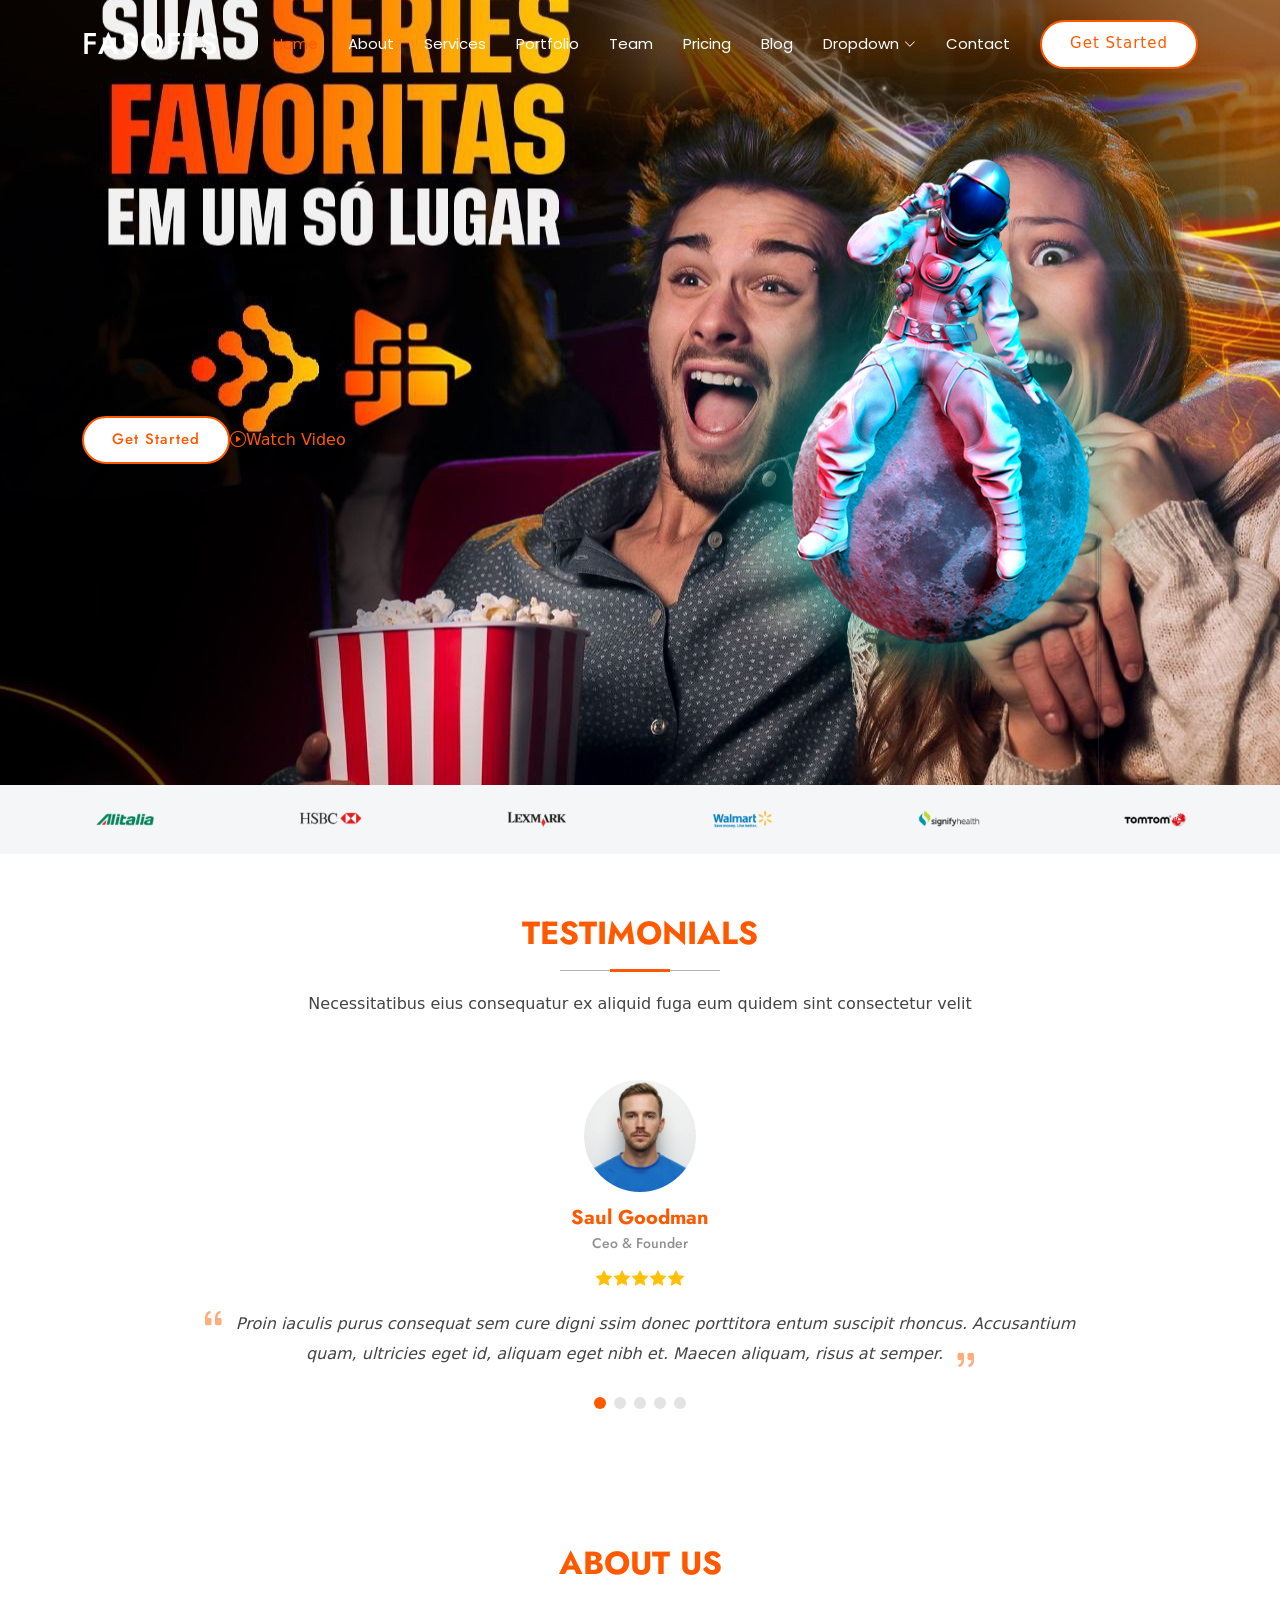
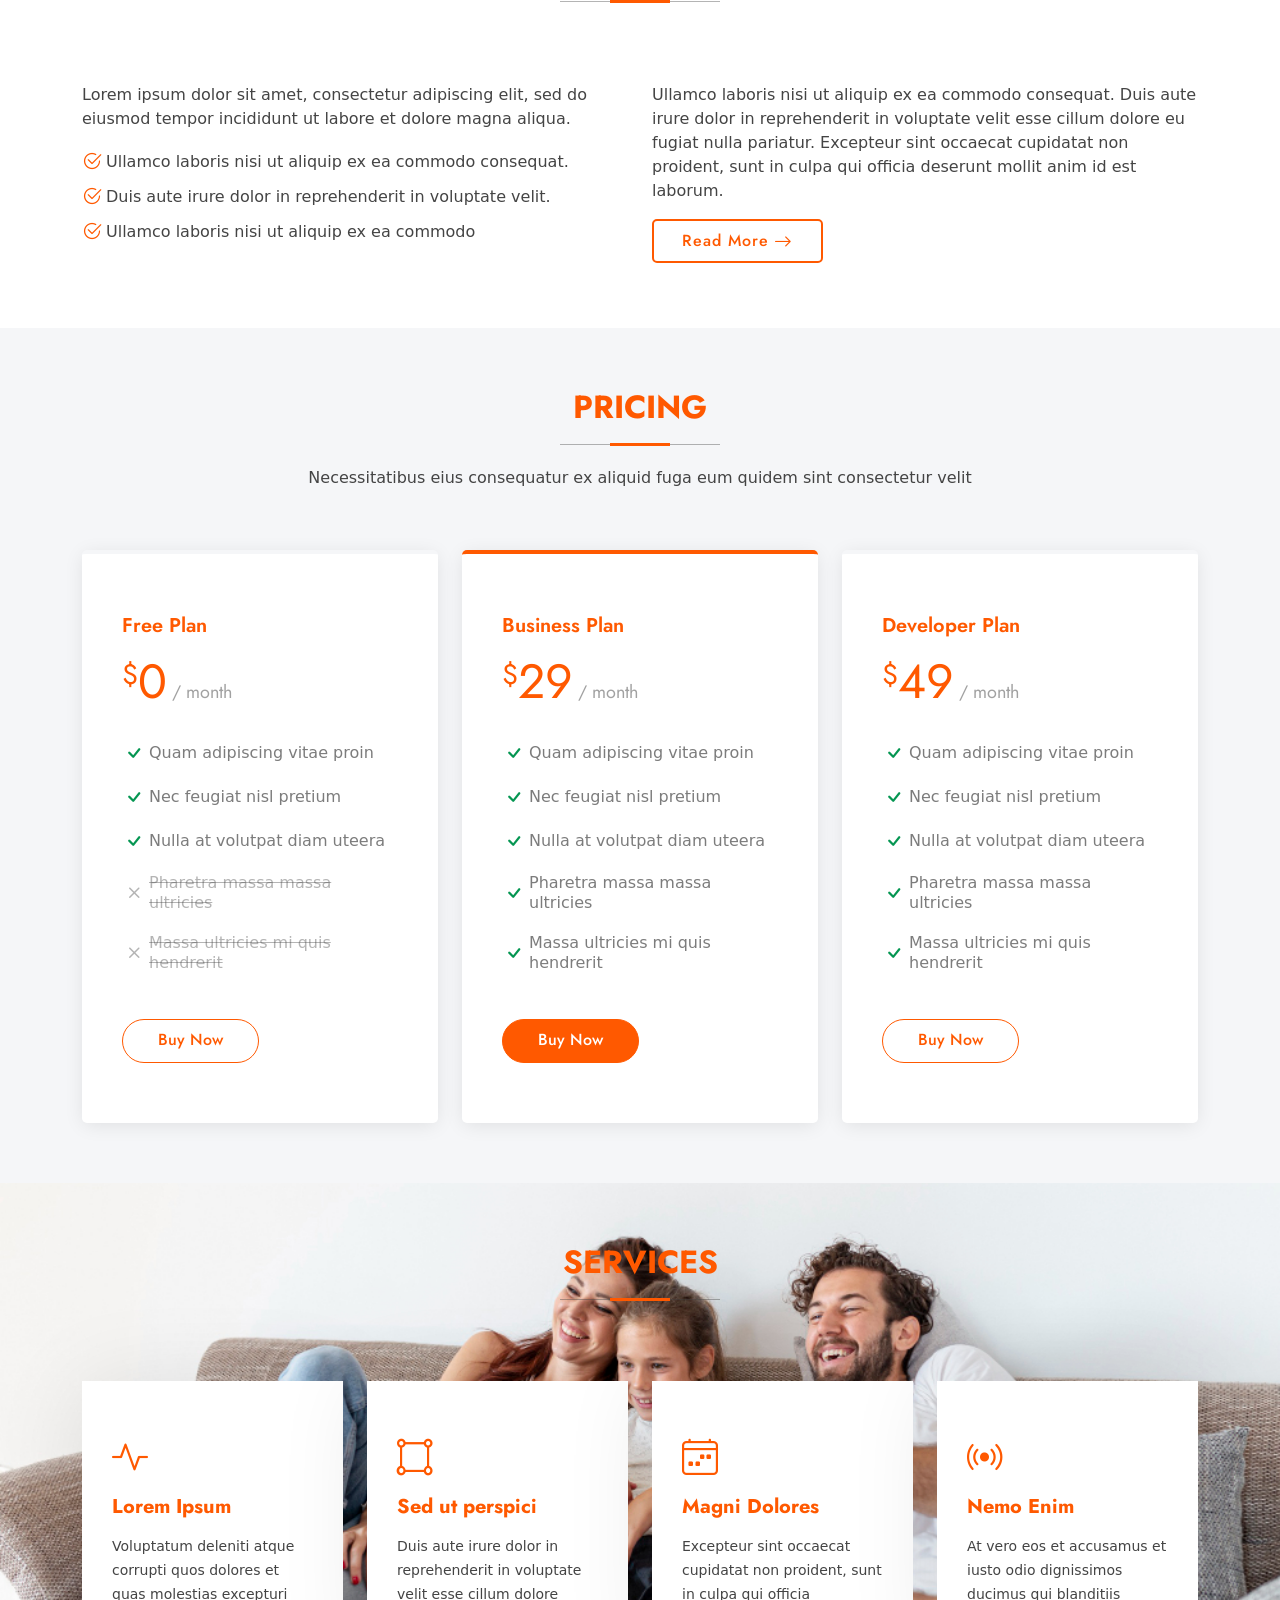
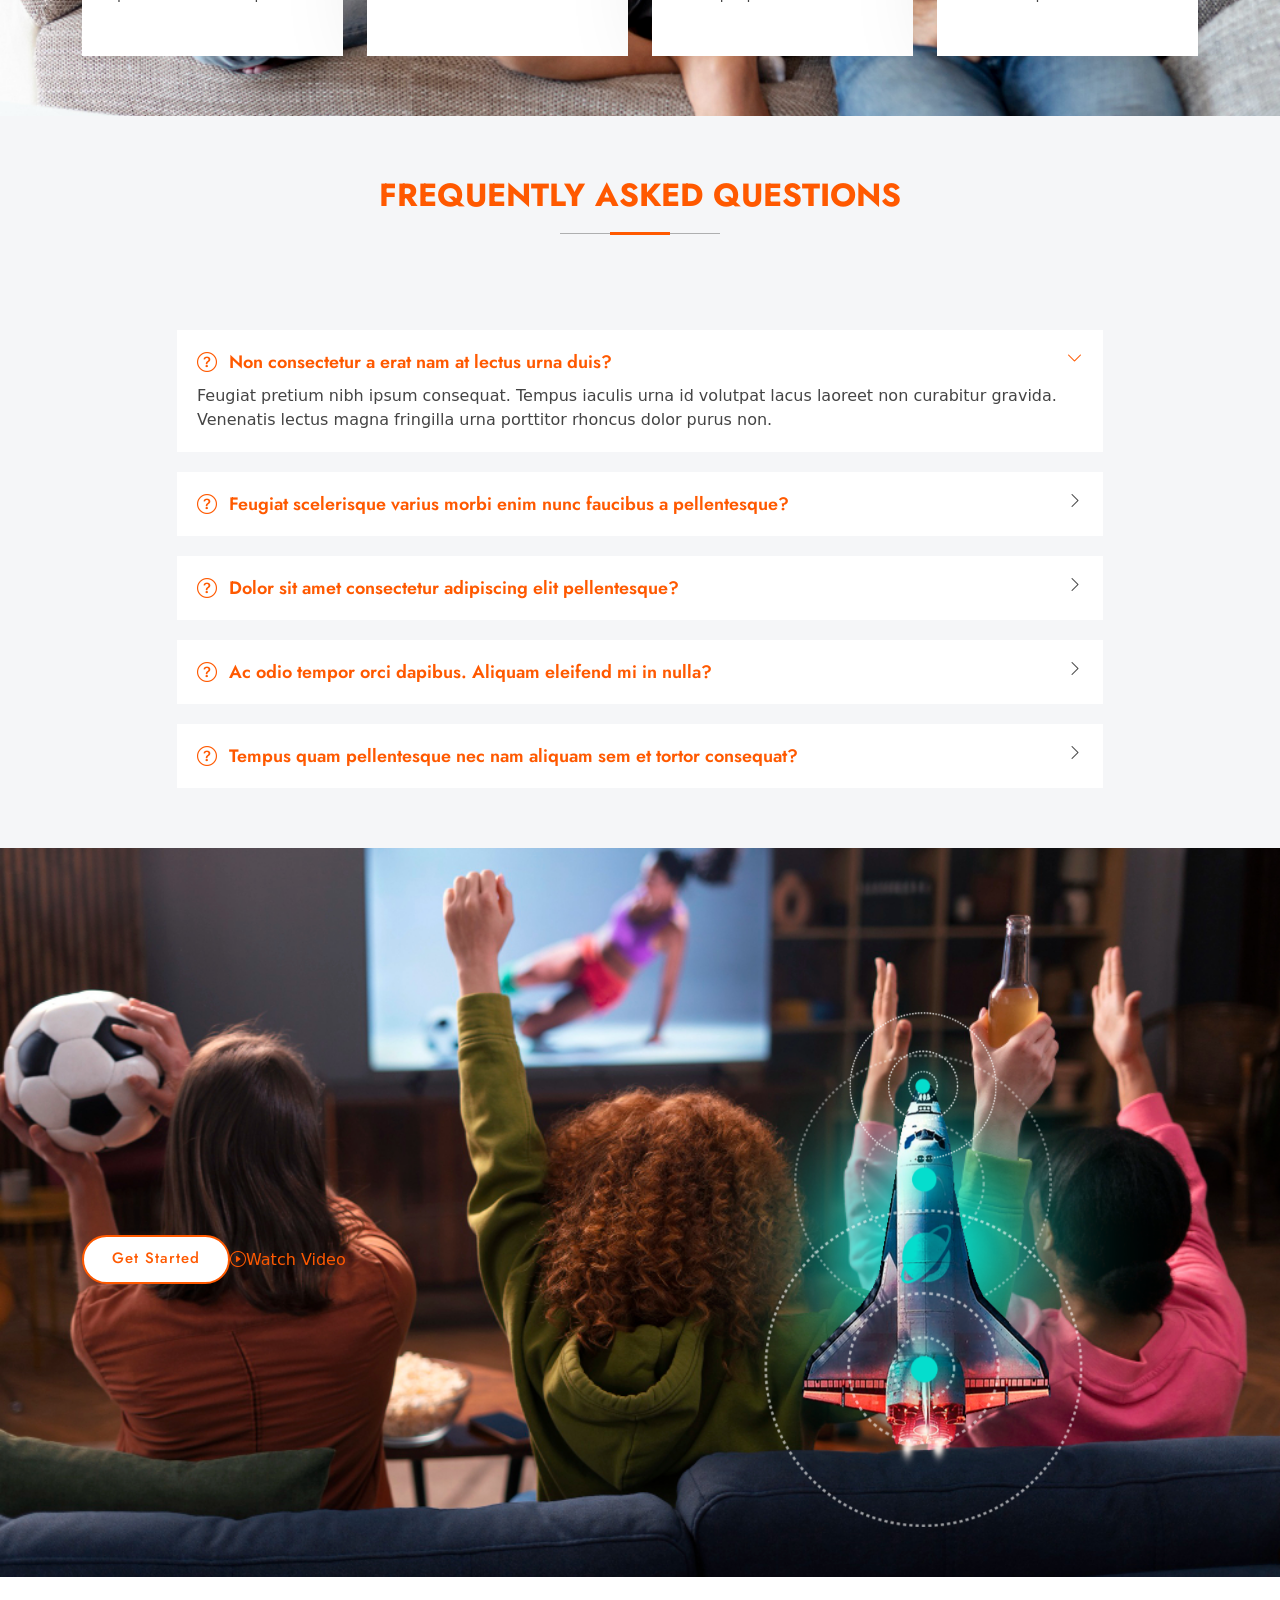
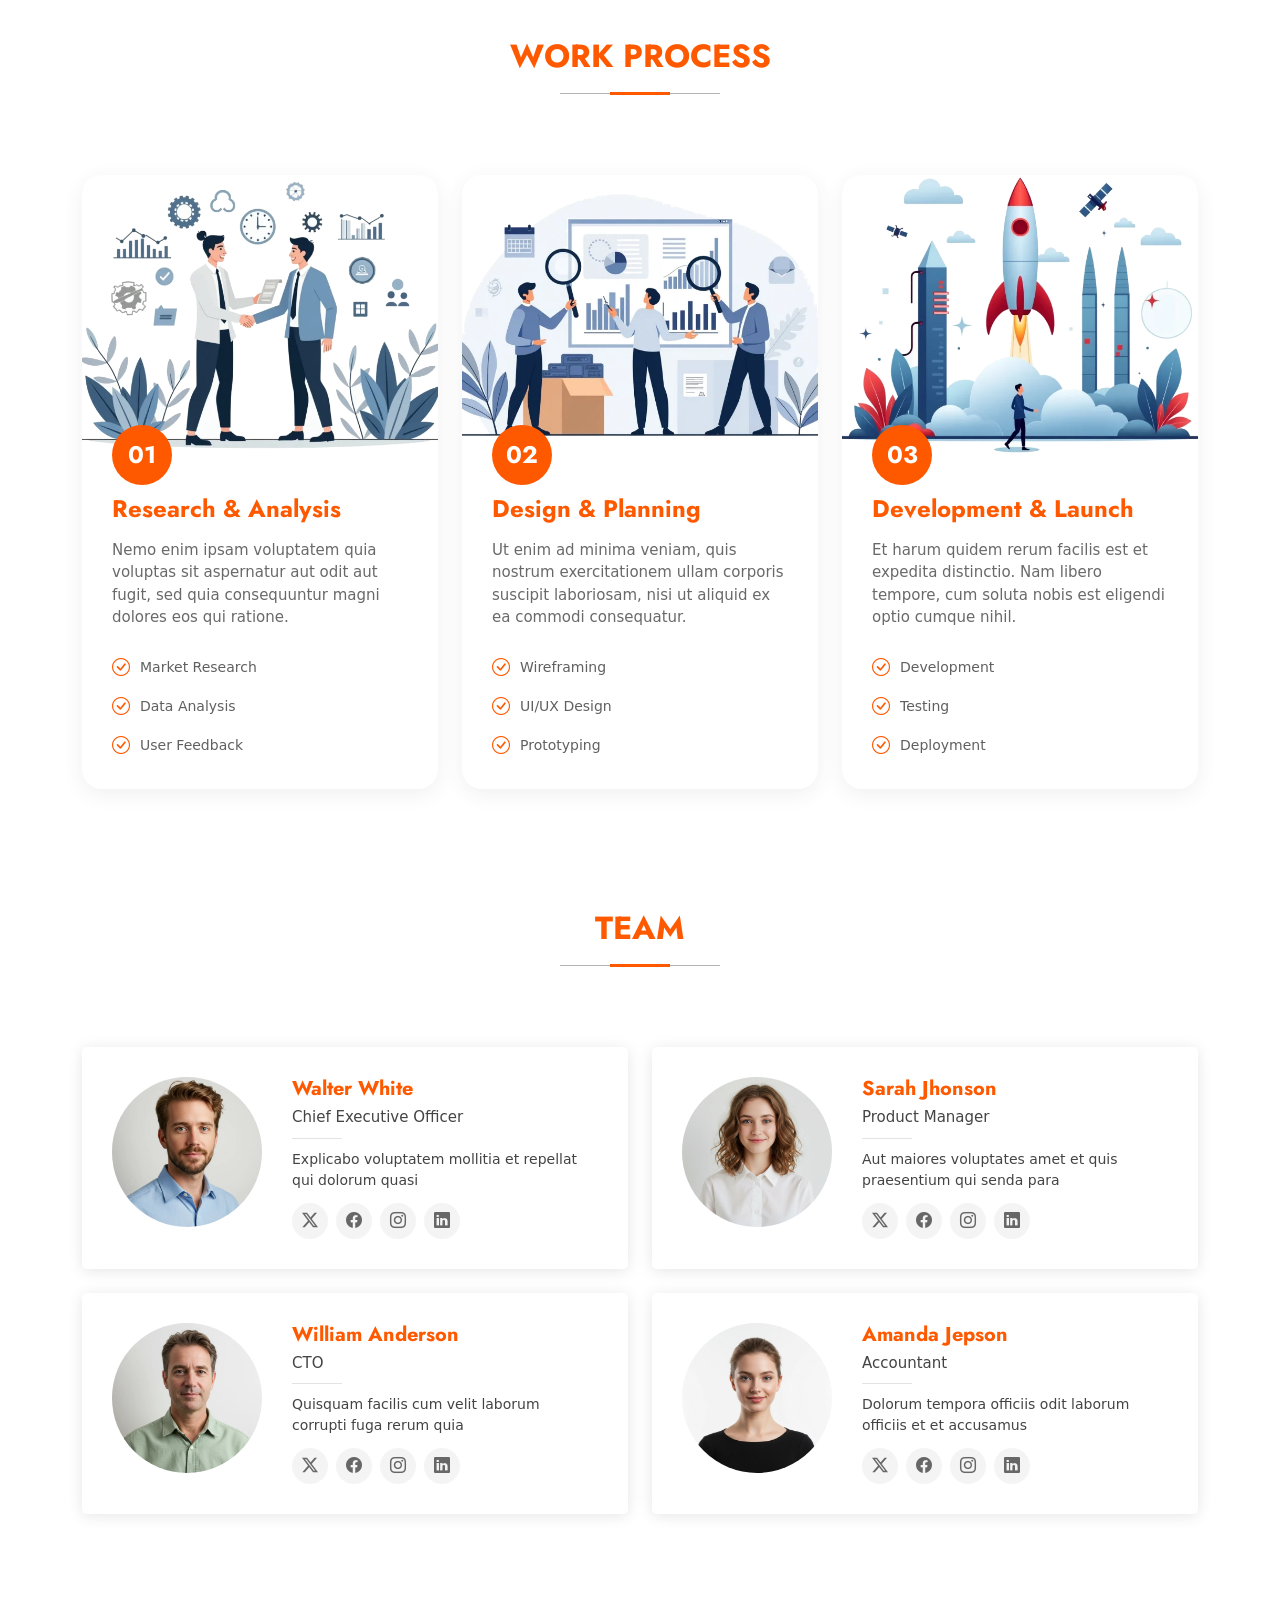
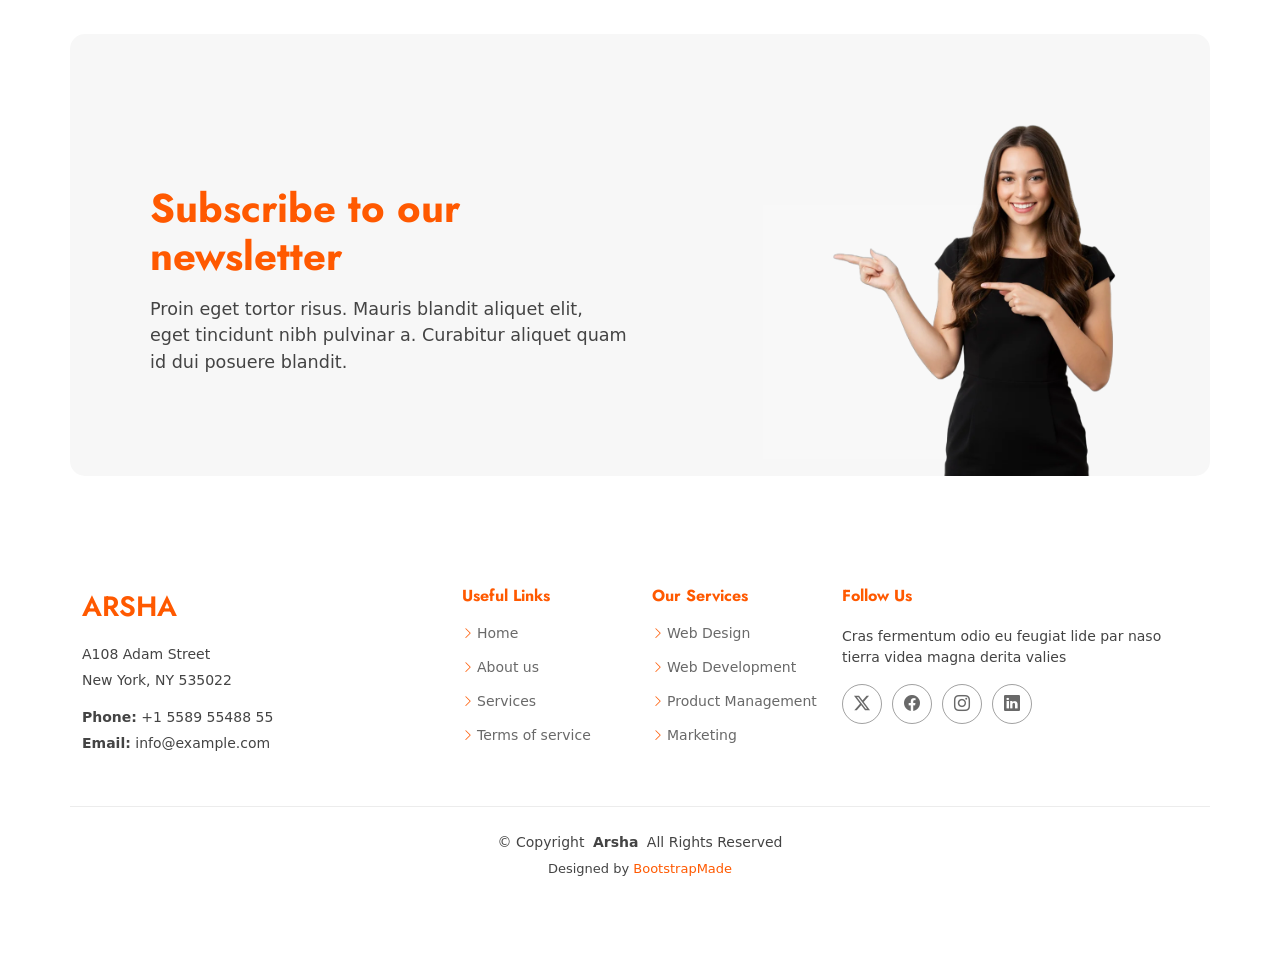
==== commit e31d1e76: "Add Google site verification meta tag" ====
--- a/index.html
+++ b/index.html
@@ -34,6 +34,8 @@
   * Author: BootstrapMade.com
   * License: https://bootstrapmade.com/license/
   ======================================================== -->
+
+  <meta name="google-site-verification" content="3nMl0AhtHZ4Mf1U_LmSnr1XQH07Qmvue04GwmF8CelI" />
 </head>
 
 <body class="index-page">
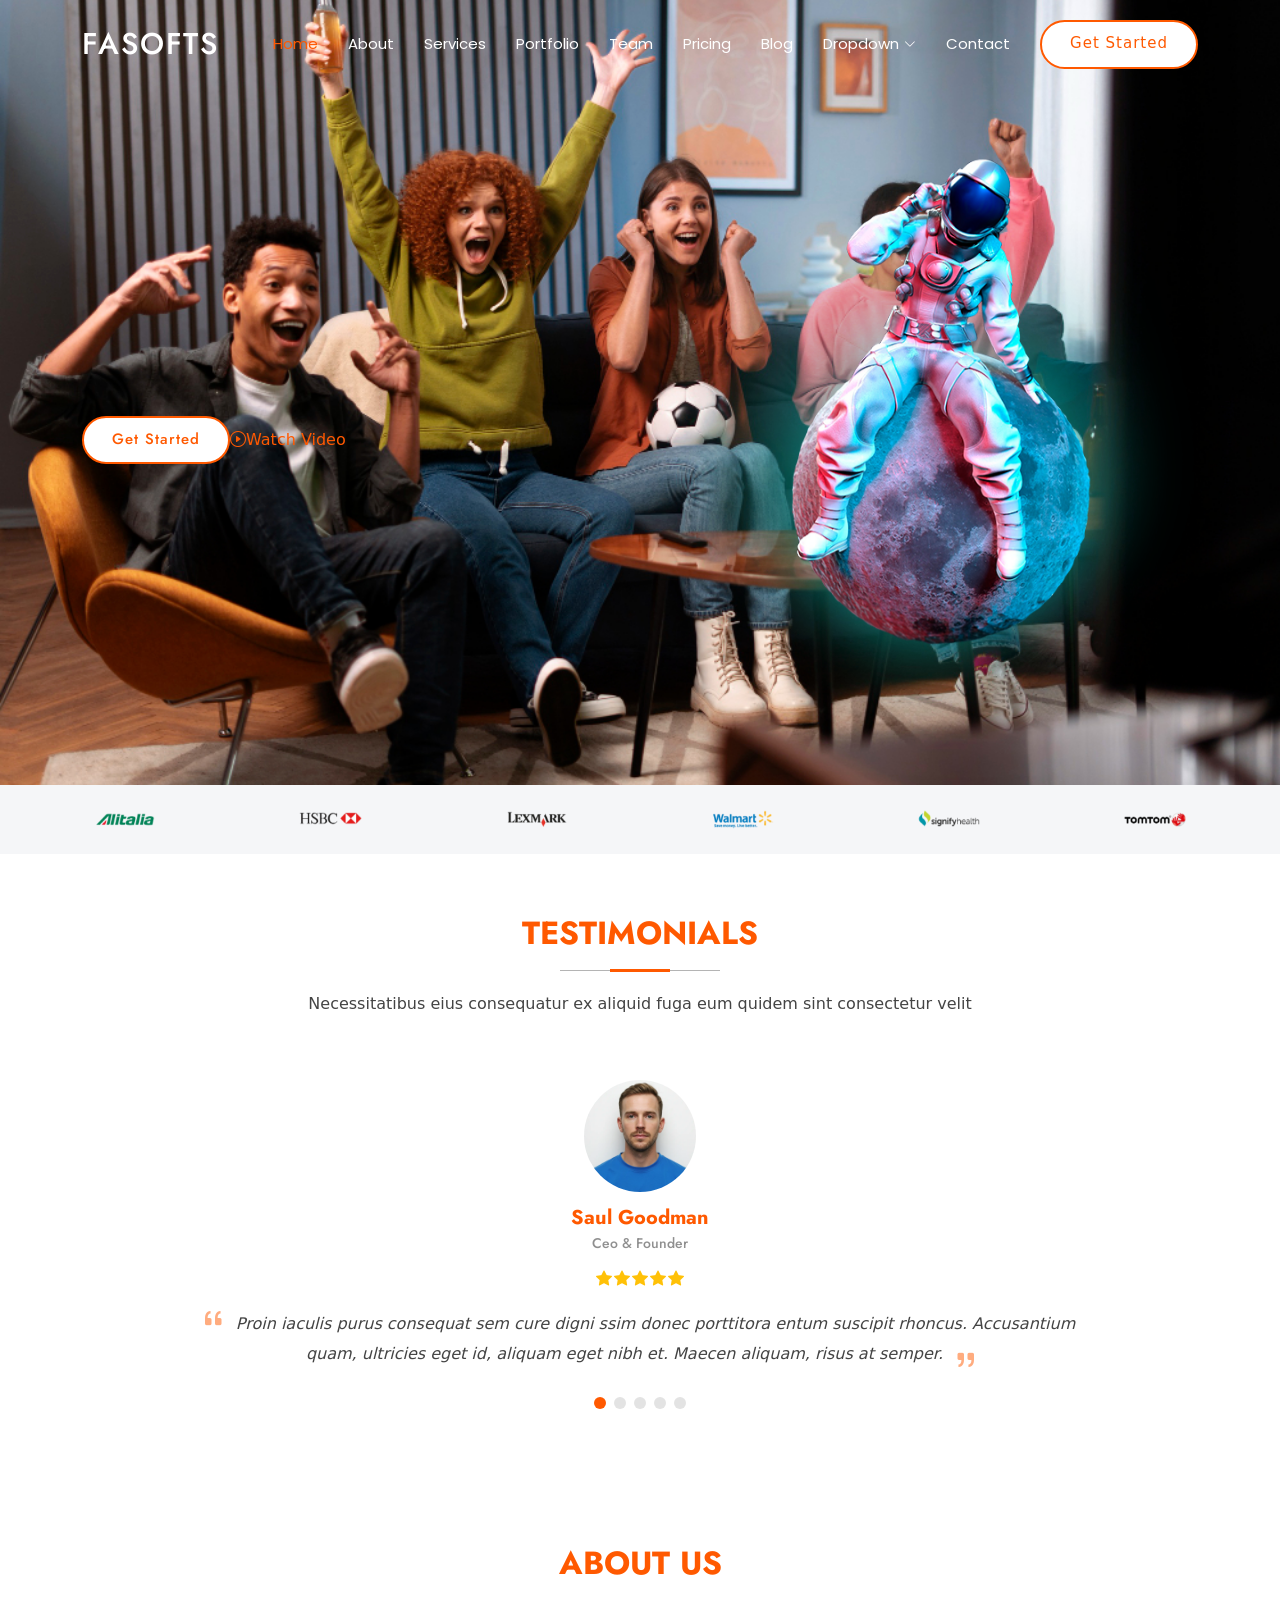
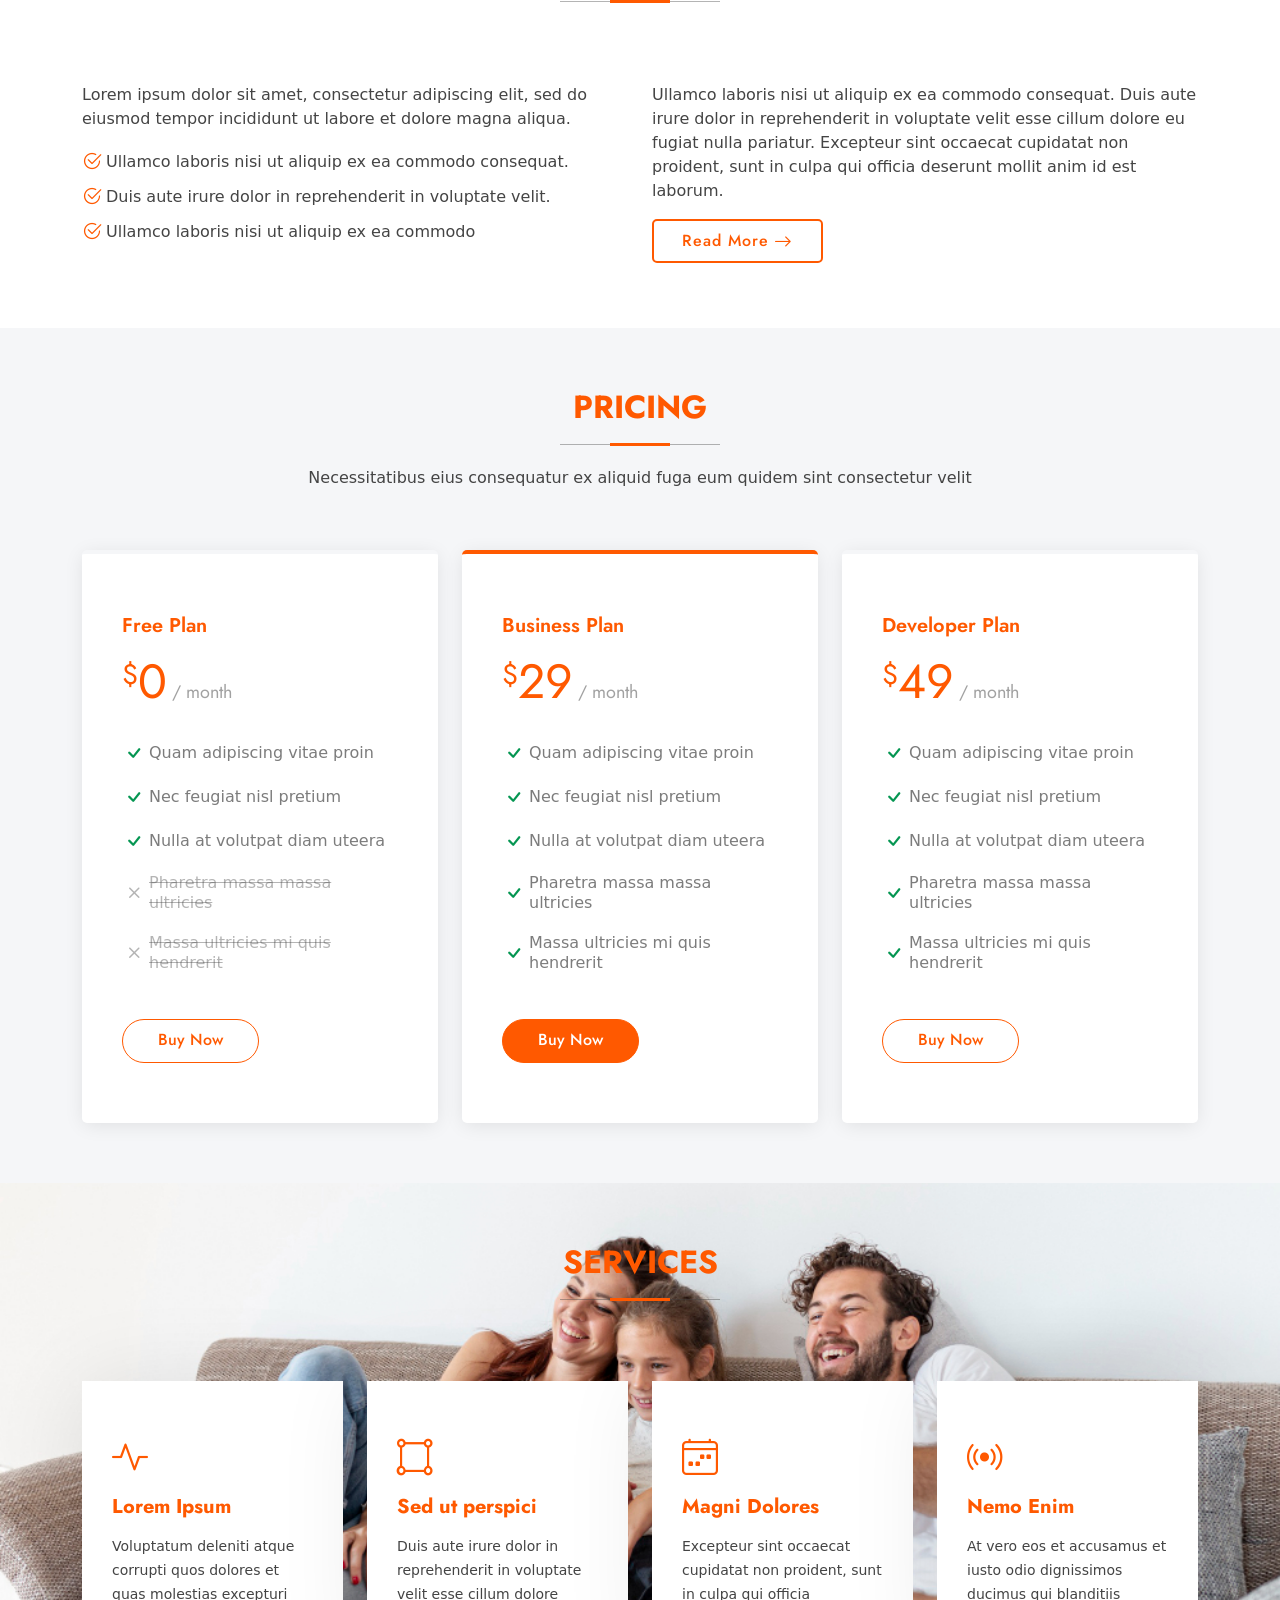
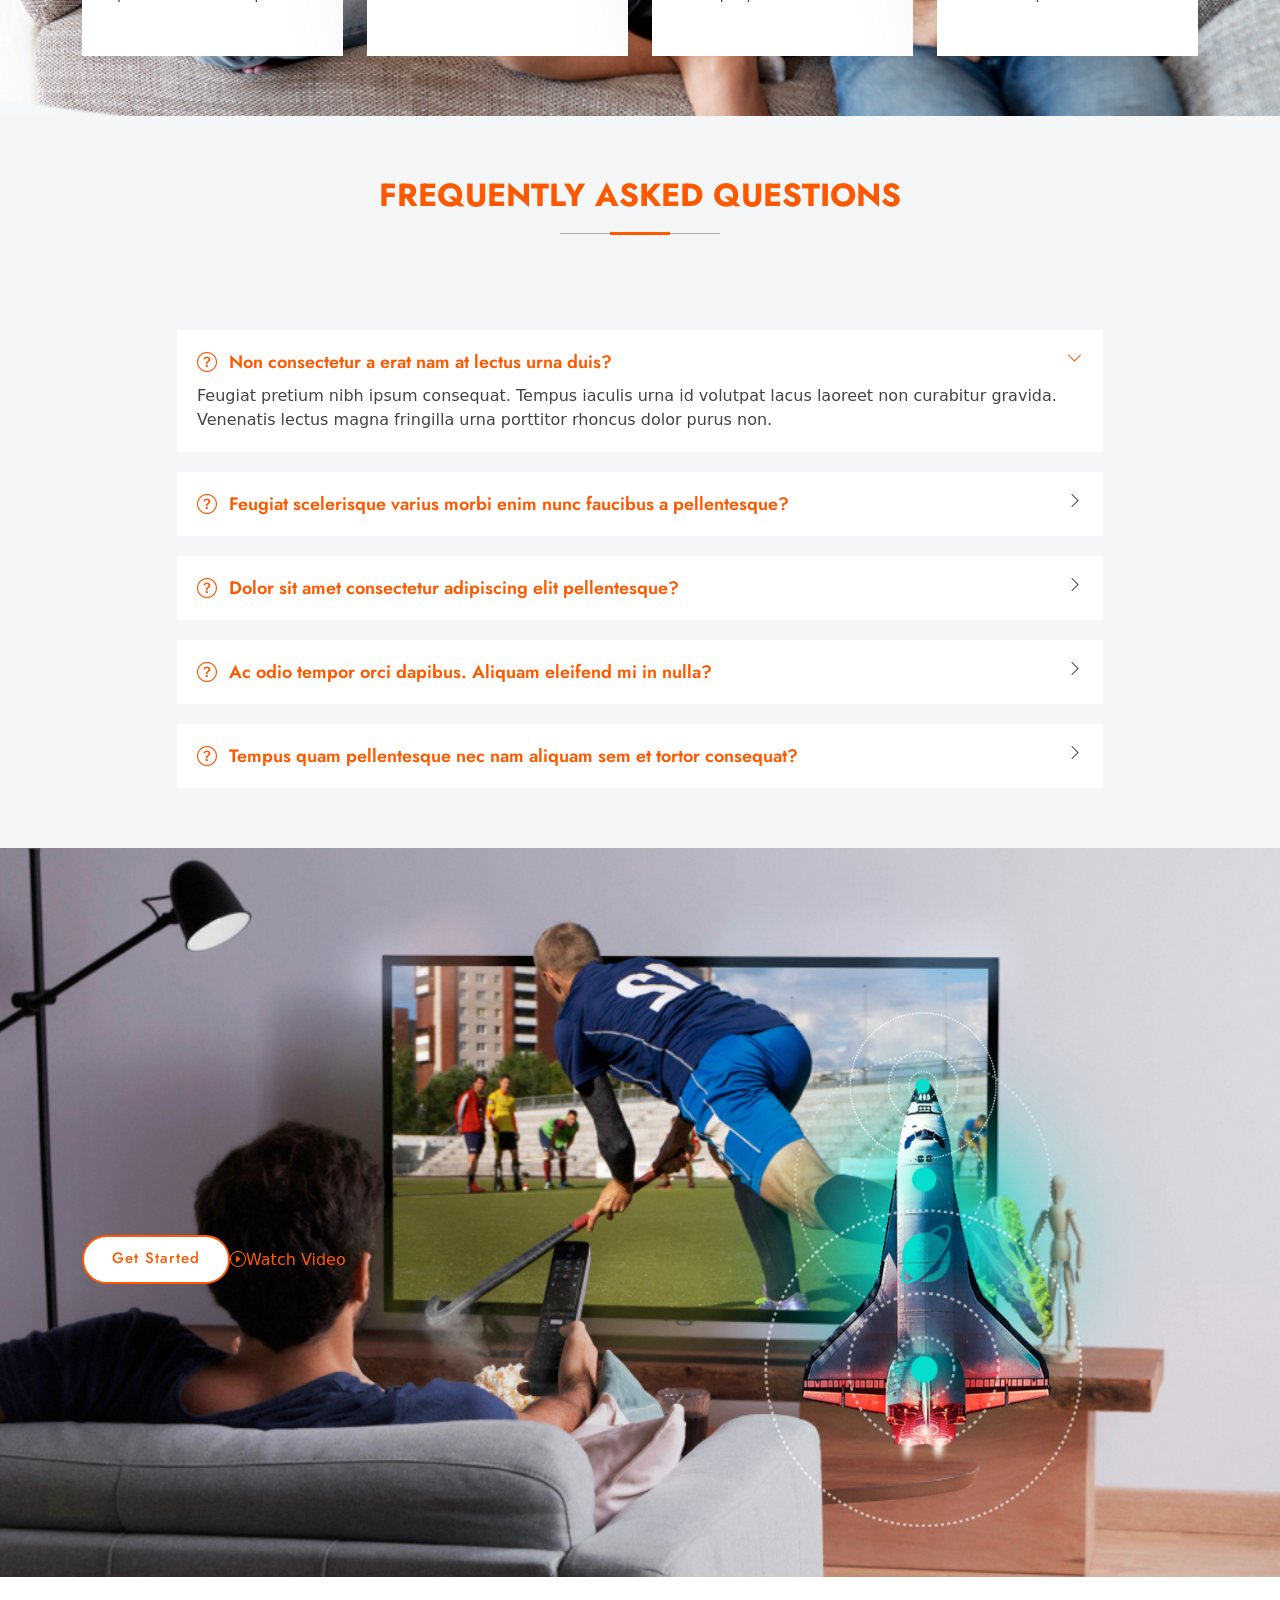
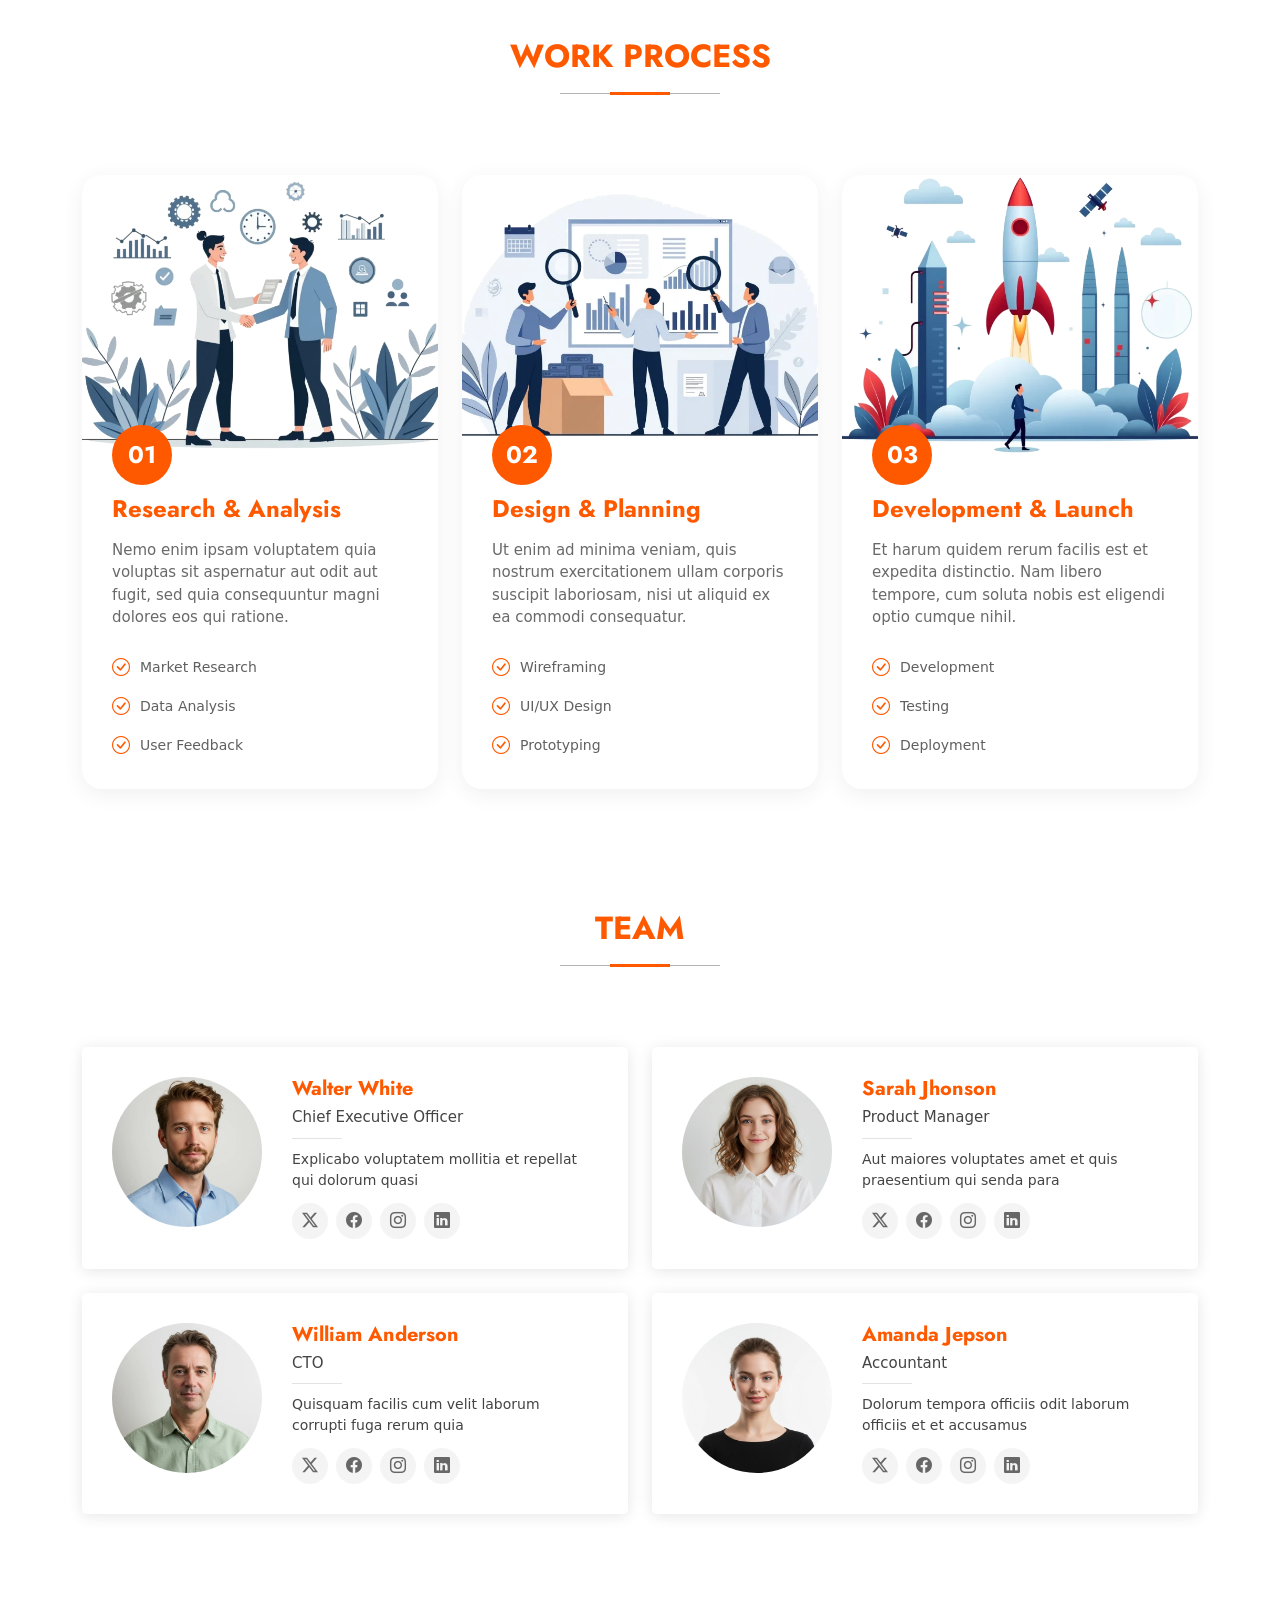
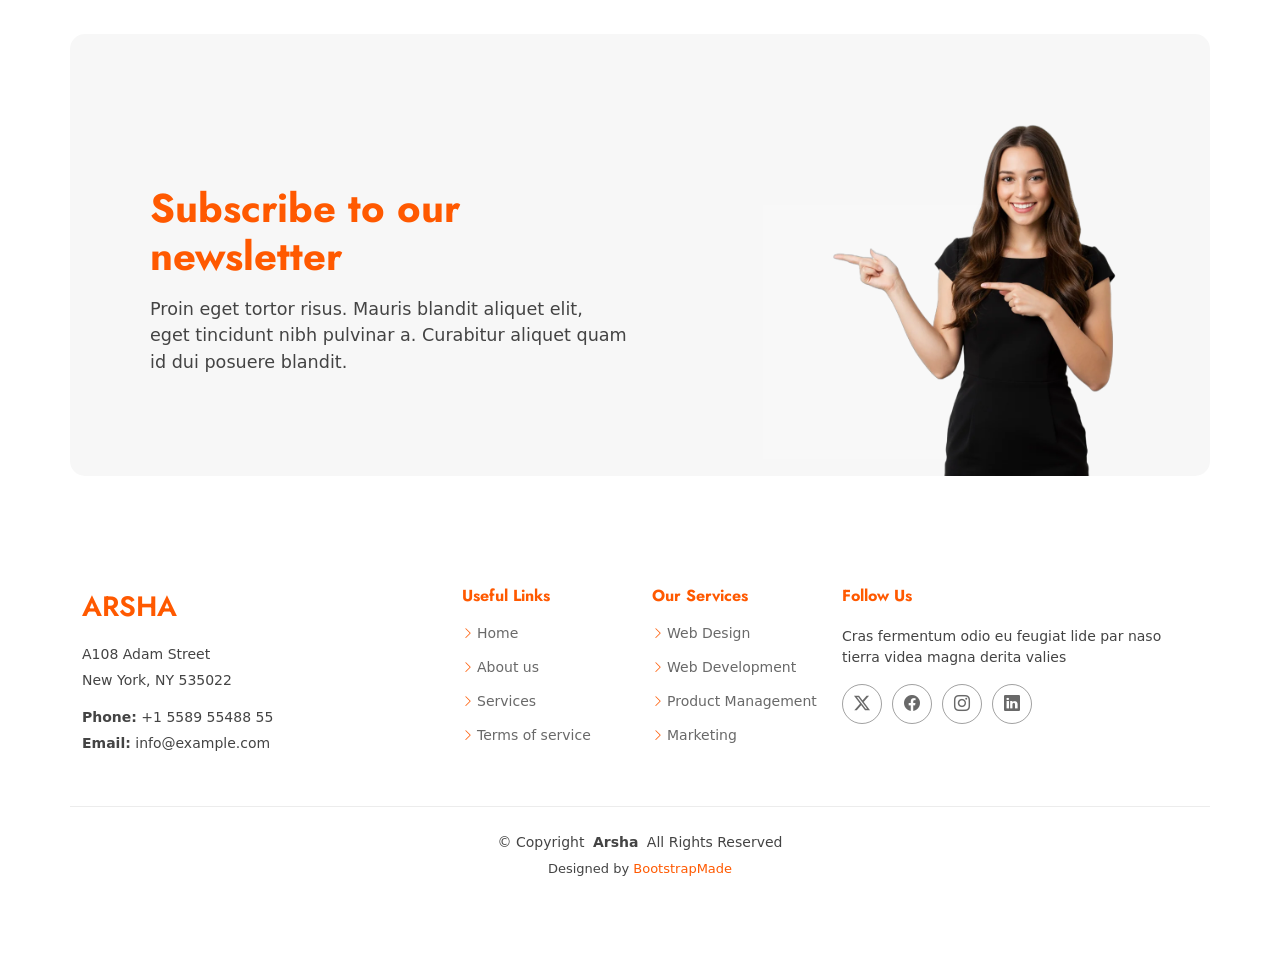
==== commit 54ceb8c9: "Add Google site verification and AdSense script Added Google site verification and AdSense script." ====
--- a/index.html
+++ b/index.html
@@ -36,6 +36,11 @@
   ======================================================== -->
 
   <meta name="google-site-verification" content="3nMl0AhtHZ4Mf1U_LmSnr1XQH07Qmvue04GwmF8CelI" />
+  <meta name="google.com" content="pub-9056637282022703, DIRECT, f08c47fec0942fa0">
+  
+  <script async src="https://pagead2.googlesyndication.com/pagead/js/adsbygoogle.js?client=ca-pub-9056637282022703"
+    crossorigin="anonymous"></script>
+  
 </head>
 
 <body class="index-page">
